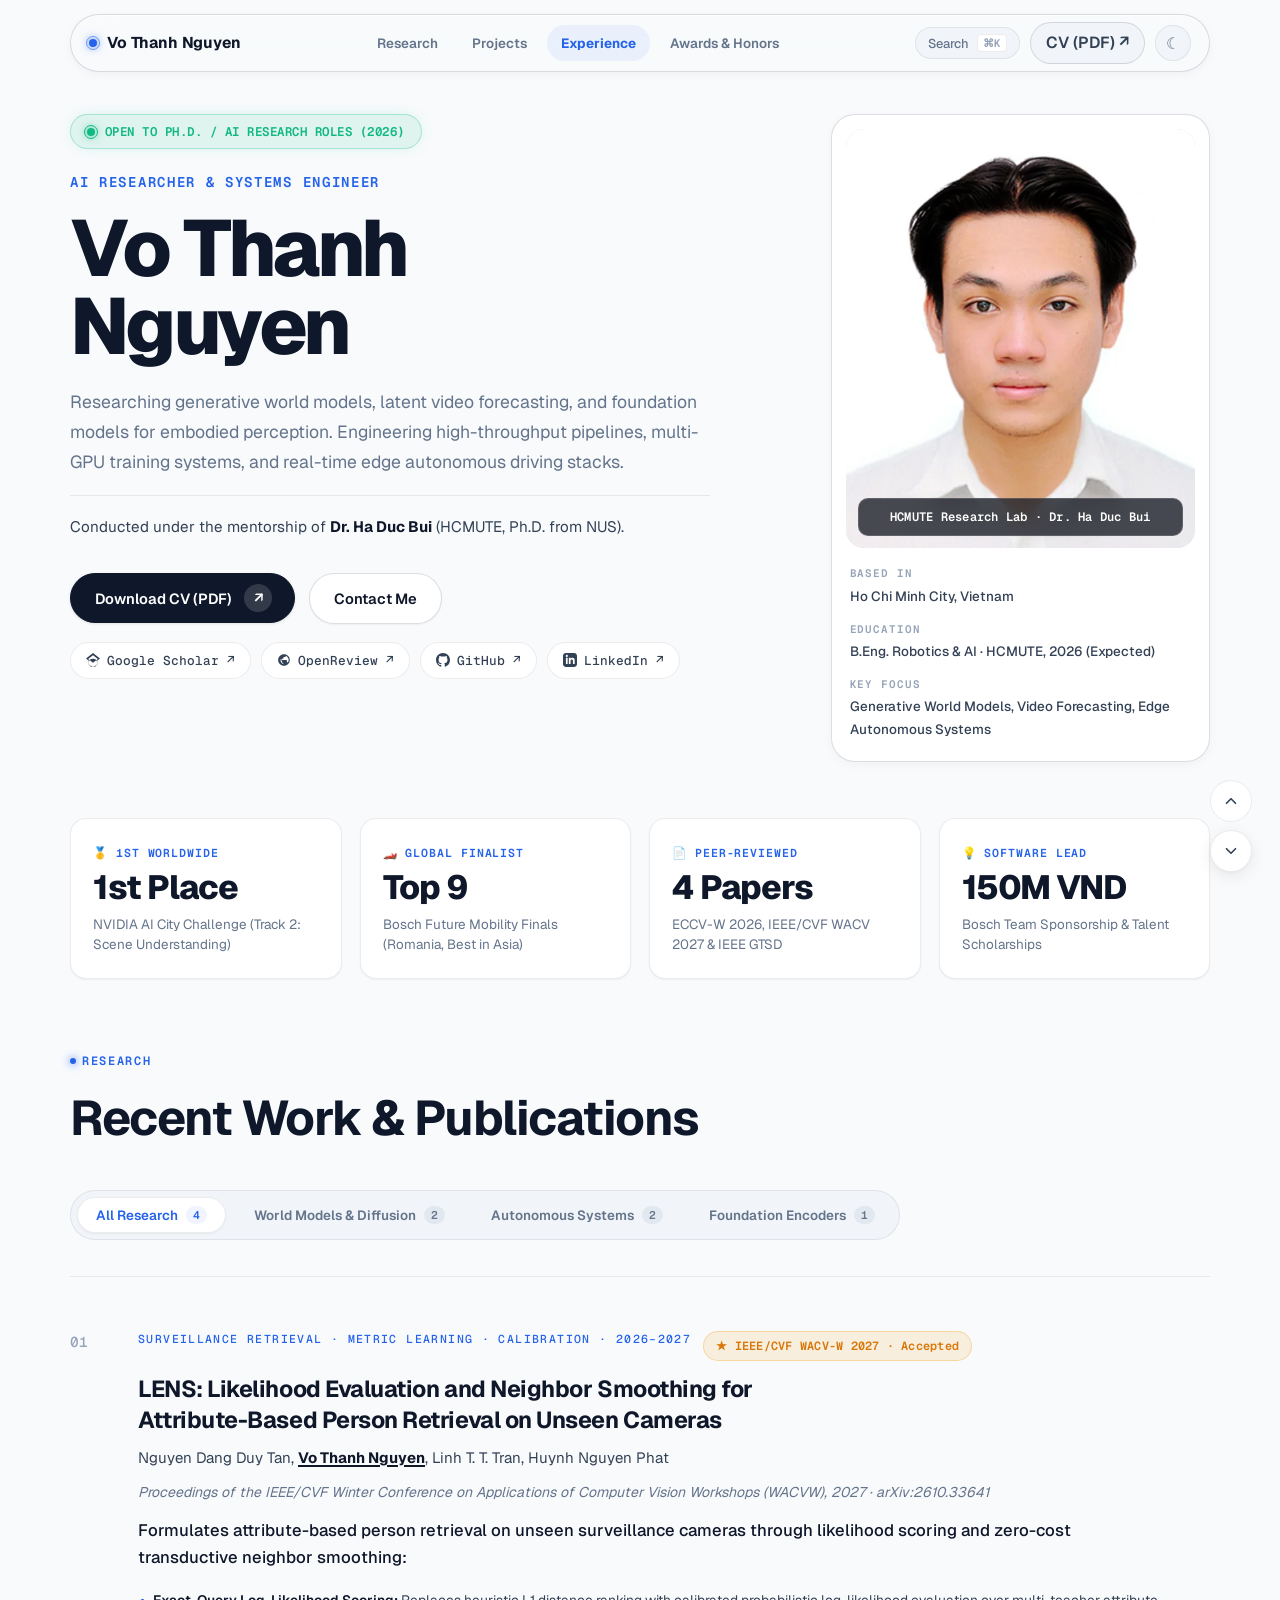
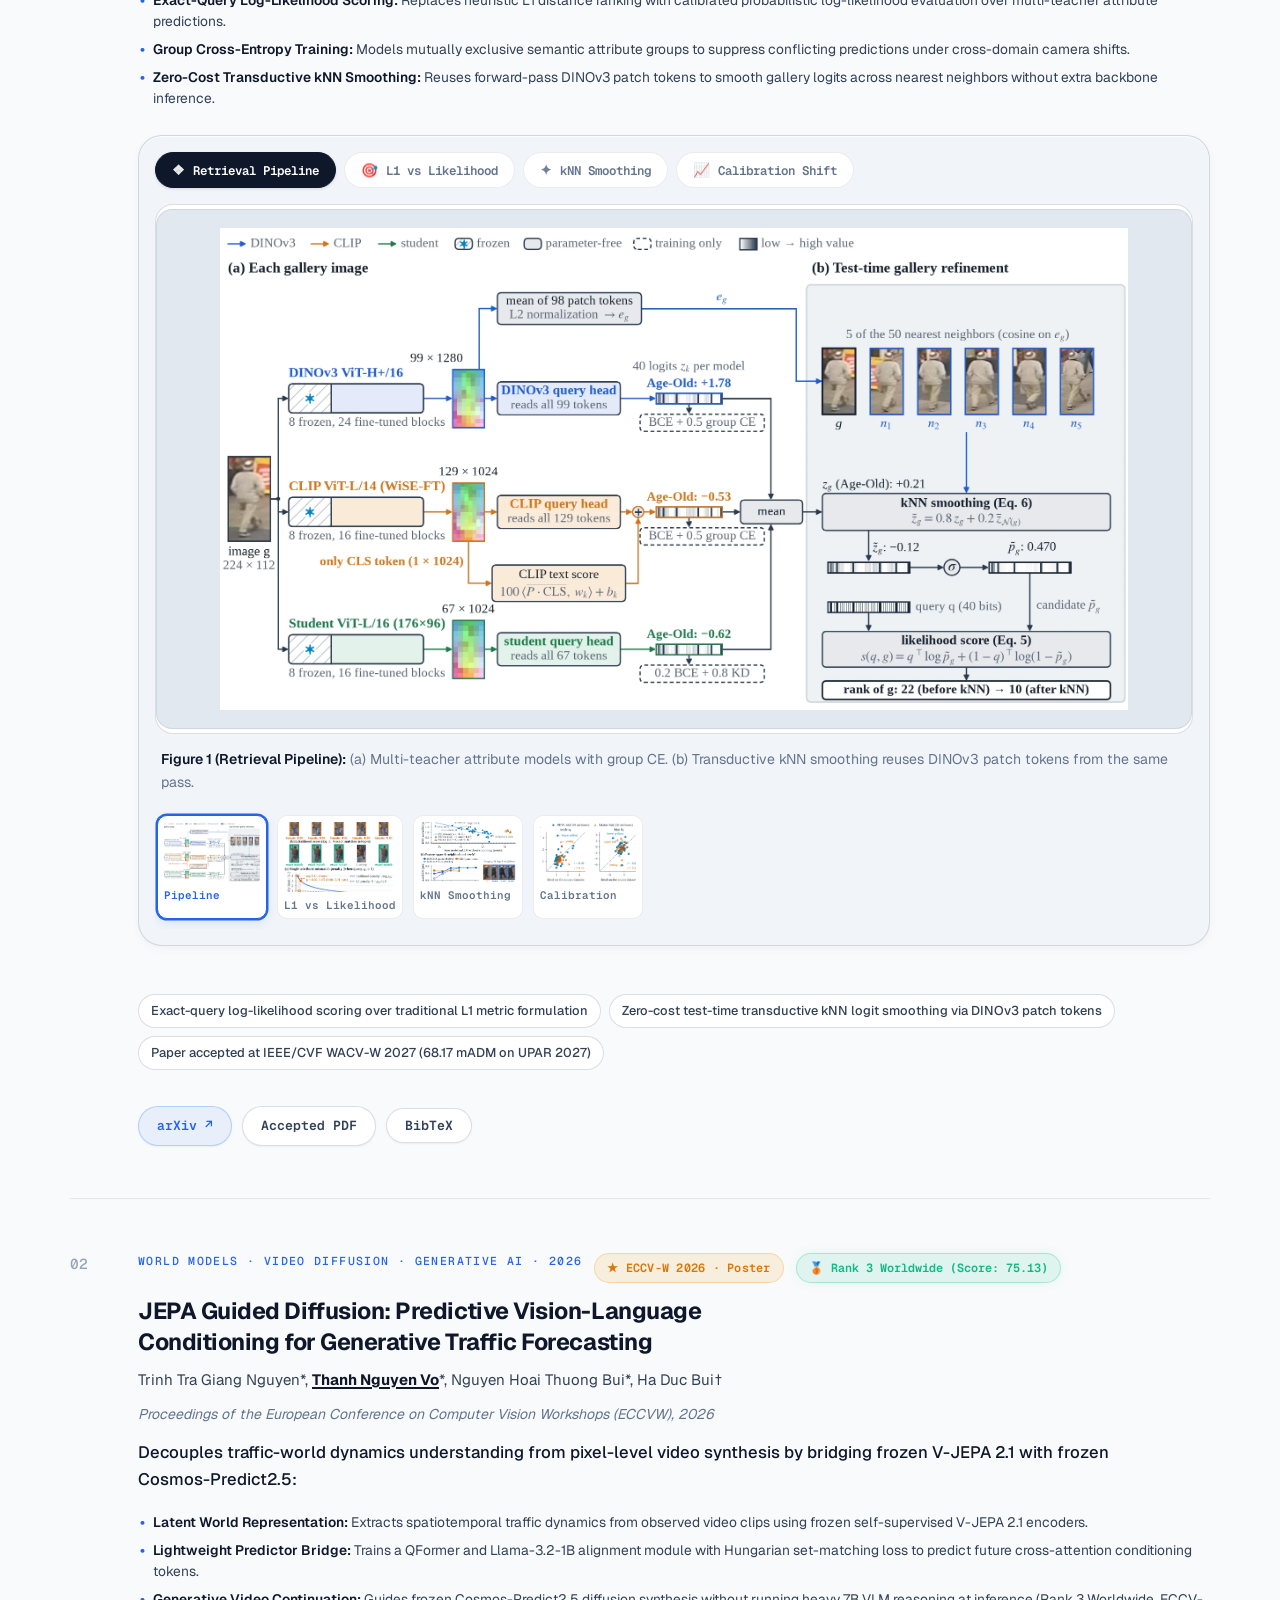
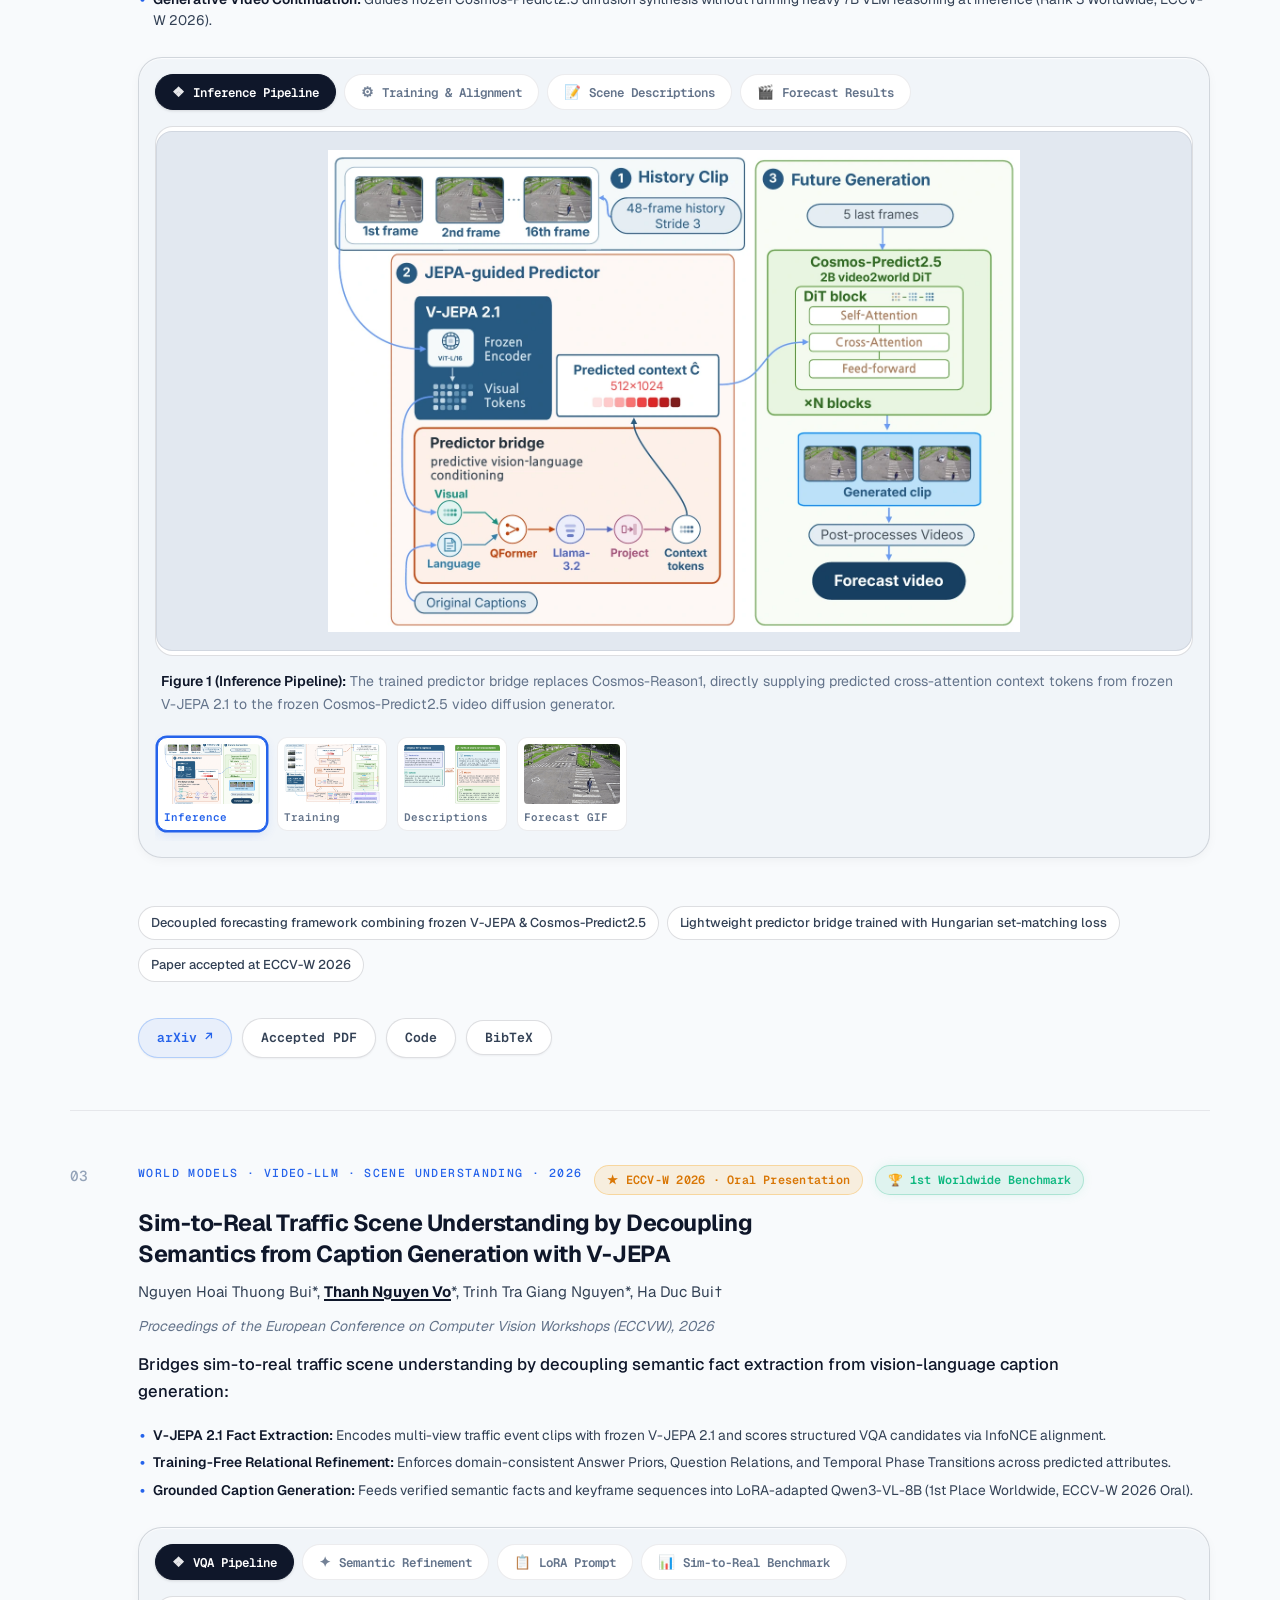
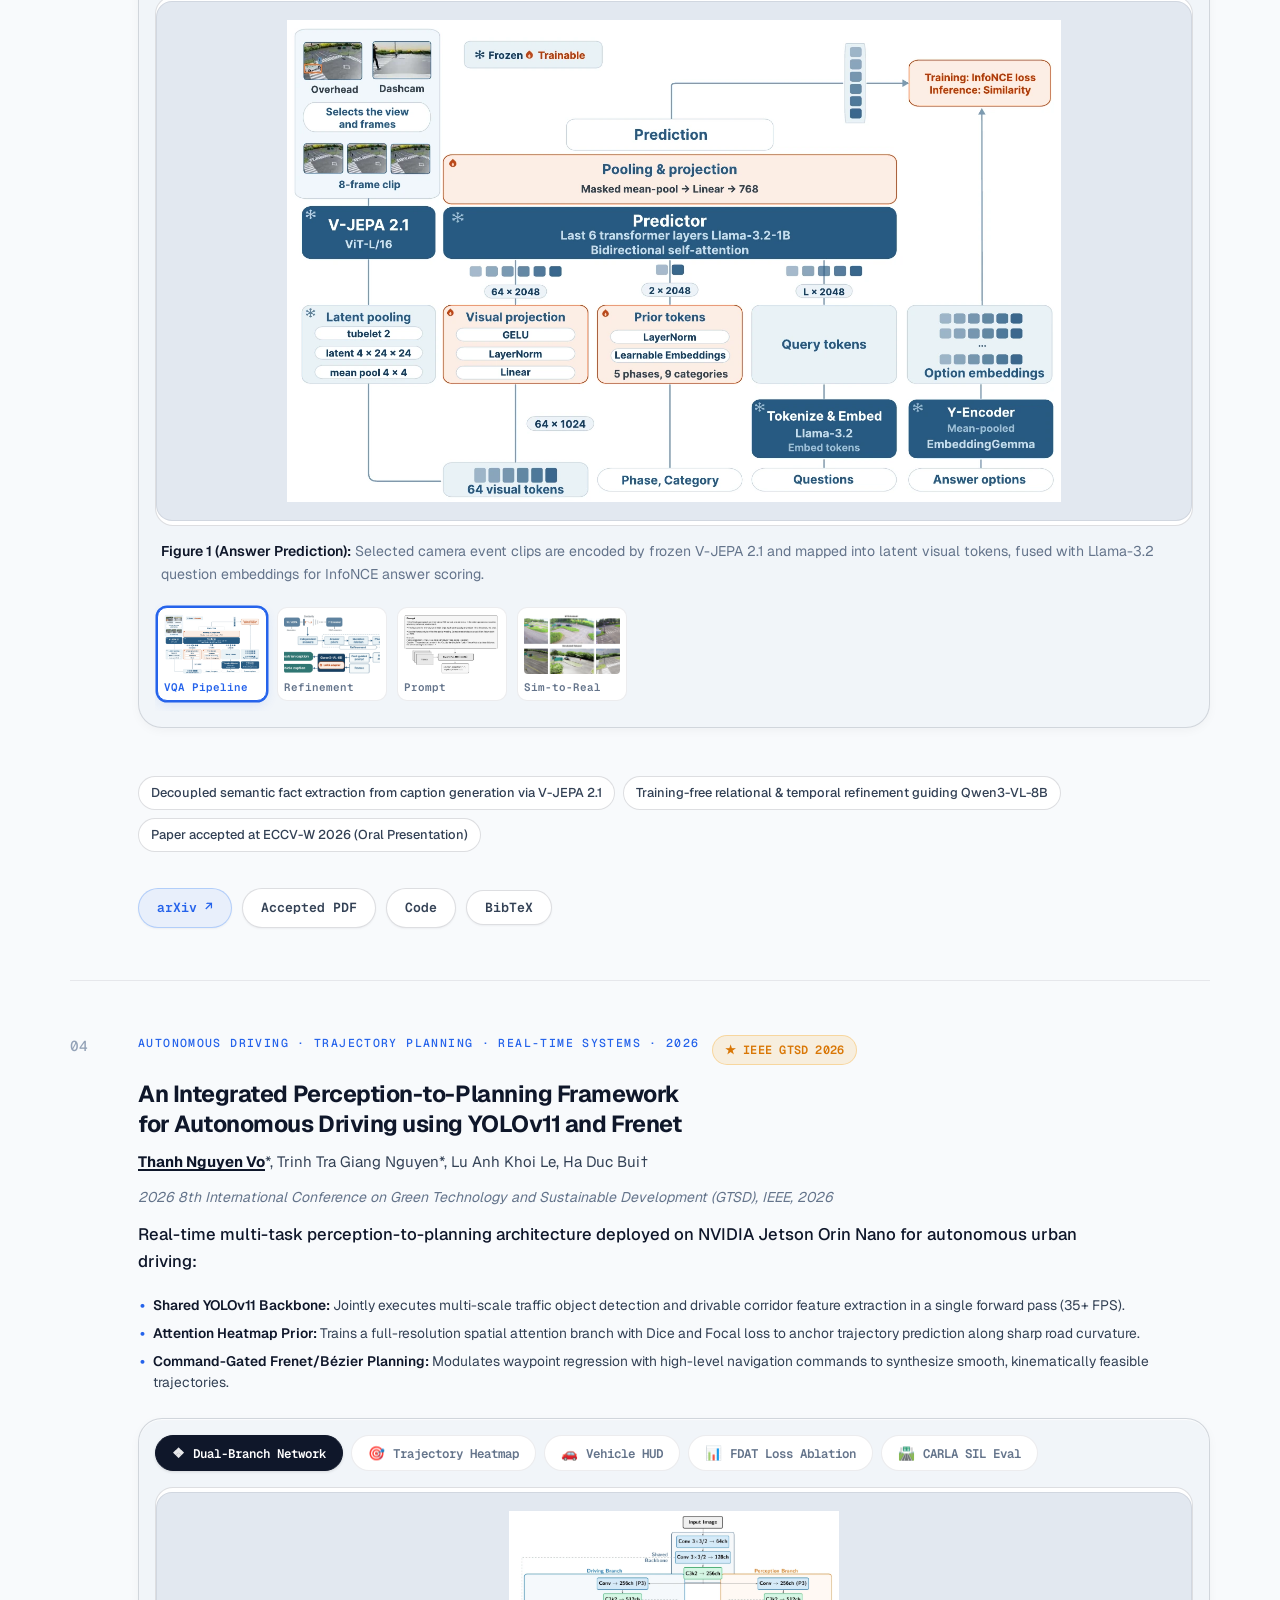
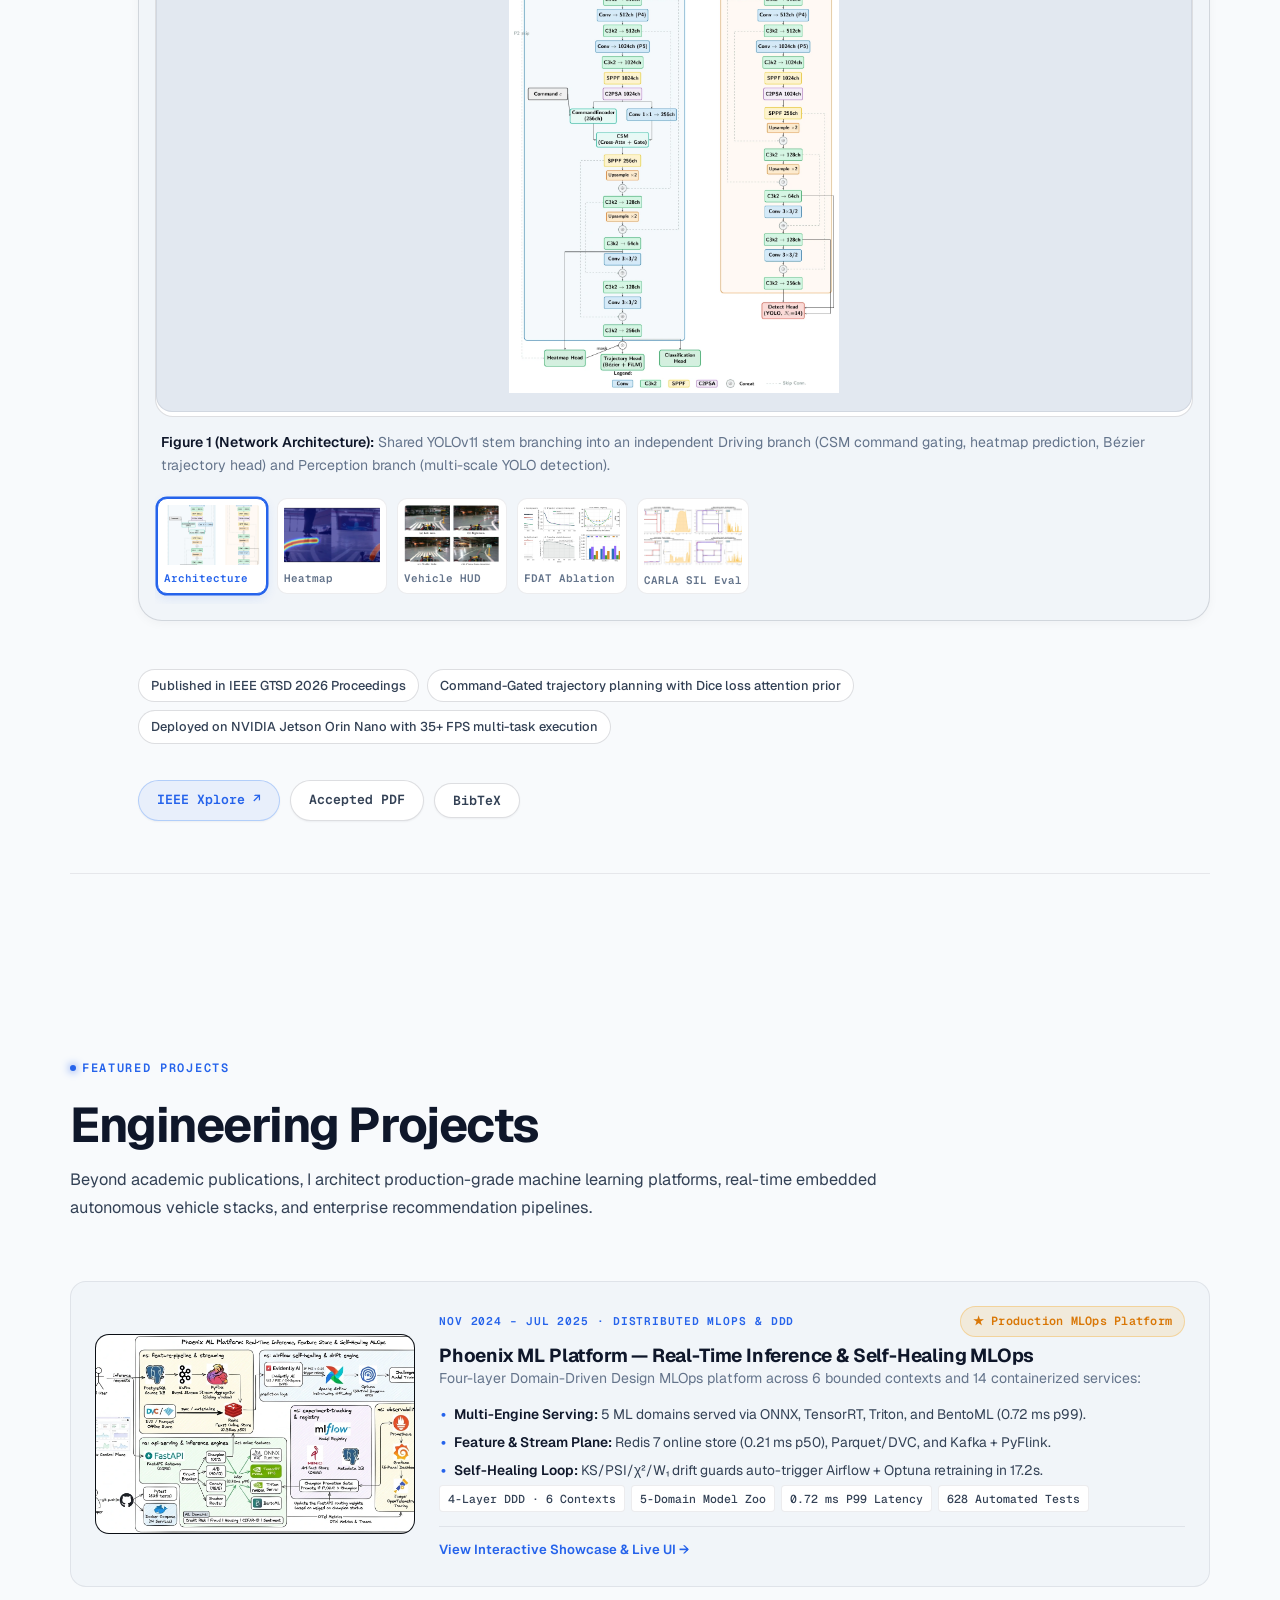
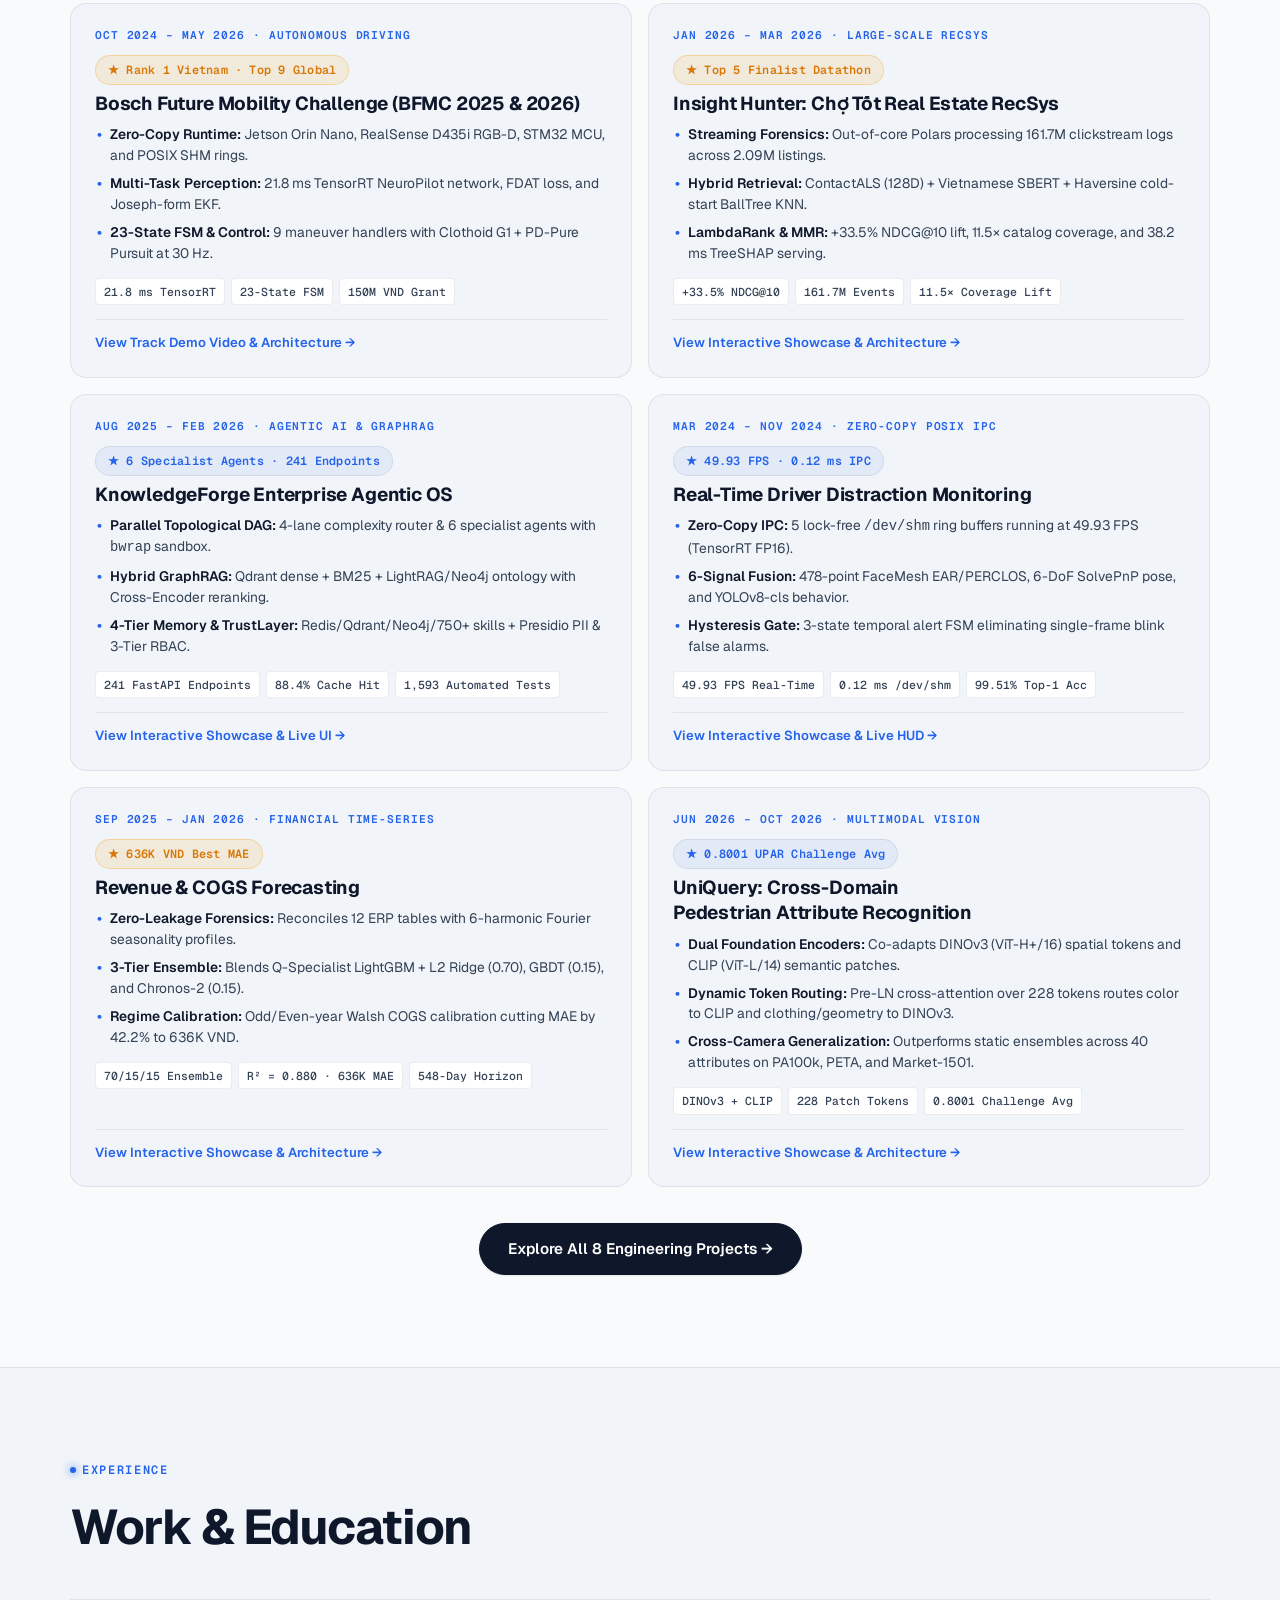
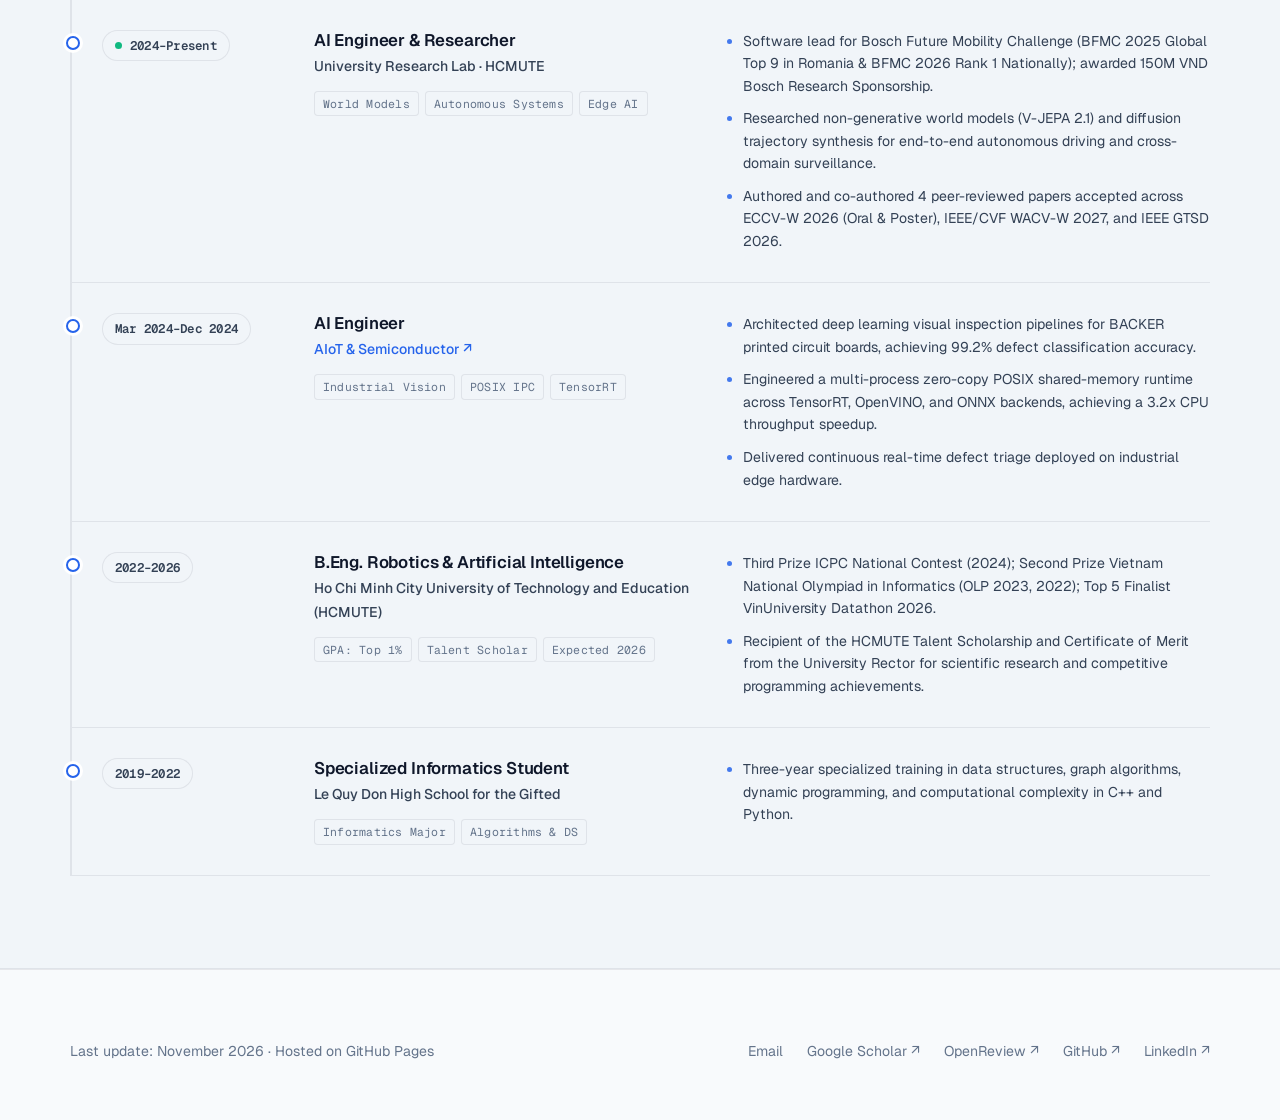
==== index.html @ aa5afcaa "Update PCB accuracy to 99.2%, remove redundant venue from Achievements, and use ECCV-W / WACV-W in P" ====
<!doctype html>
<html lang="en" data-theme="light">
<head>
  <meta charset="utf-8">
  <meta name="viewport" content="width=device-width, initial-scale=1">
  <meta name="description" content="Vo Thanh Nguyen — AI Engineer and Researcher working on world models, autonomous driving, cognitive AI, and multi-agent systems.">
  <title>Vo Thanh Nguyen | AI Engineer and Researcher</title>
  <link rel="preconnect" href="https://fonts.googleapis.com">
  <link rel="preconnect" href="https://fonts.gstatic.com" crossorigin>
  <link href="https://fonts.googleapis.com/css2?family=Geist:wght@300;400;500;600;700;800;900&family=Geist+Mono:wght@400;500;600;700&family=Plus+Jakarta+Sans:wght@500;600;700;800&display=swap" rel="stylesheet">
  <link rel="stylesheet" href="style.css?v=106">
</head>
<body>
  <div id="scroll-progress"></div>

  <header class="site-header">
    <nav class="nav container" aria-label="Main navigation">
      <a class="name" href="#top">
        <span class="name-avatar-dot"></span>
        <span class="name-full">Vo Thanh Nguyen</span>
        <span class="name-short">Thanh Nguyen</span>
      </a>
      <div class="nav-links">
        <a class="nav-link-item" href="#research">Research</a>
        <a class="nav-link-item" href="projects.html">Projects</a>
        <a class="nav-link-item" href="#experience">Experience</a>
        <a class="nav-link-item" href="awards.html">Awards &amp; Honors</a>
      </div>
      <div class="nav-controls">
        <button class="nav-cmd-btn" type="button" aria-label="Open Command Palette (Cmd+K)">
          <span>Search</span>
          <kbd class="nav-cmd-kbd">⌘K</kbd>
        </button>
        <a class="nav-cv-btn" href="VoThanhNguyen_CV.pdf?v=20261107m" target="_blank" rel="noopener">CV (PDF) ↗</a>
        <button class="theme-toggle" type="button" aria-label="Toggle color theme" aria-pressed="false">
          <span class="icon-sun" aria-hidden="true">&#9728;</span>
          <span class="icon-moon" aria-hidden="true">&#9790;</span>
        </button>
        <button class="nav-menu-btn" type="button" aria-label="Toggle navigation menu" aria-expanded="false">
          <span class="menu-icon">☰</span>
        </button>
      </div>
    </nav>

    <!-- Mobile Navigation Drawer -->
    <div class="mobile-nav-drawer" id="mobile-nav-drawer" role="dialog" aria-label="Mobile Navigation Menu">
      <a href="#research" class="drawer-link">🔬 Research &amp; Papers</a>
      <a href="projects.html" class="drawer-link">⚙️ Engineering Projects</a>
      <a href="#experience" class="drawer-link">💼 Experience &amp; Background</a>
      <a href="awards.html" class="drawer-link">🏆 Awards &amp; Honors</a>
      <div class="drawer-divider"></div>
      <a href="VoThanhNguyen_CV.pdf?v=20261107m" target="_blank" rel="noopener" class="drawer-link drawer-cv-link">📄 Full CV (PDF) ↗</a>
      <div class="drawer-secondary-links">
        <a href="https://scholar.google.com/citations?user=WgjDCU4AAAAJ&hl=vi&authuser=1" target="_blank" rel="noopener">Scholar</a>
        <a href="https://openreview.net/profile?id=%7EThanh_Nguyen_Vo1" target="_blank" rel="noopener">OpenReview</a>
        <a href="https://github.com/vtnguyen04" target="_blank" rel="noopener">GitHub</a>
        <a href="mailto:nguyenvothanh04@gmail.com">Email</a>
      </div>
    </div>
  </header>

  <main id="top">
    <section class="hero container">
      <div class="hero-copy">
        <div class="hero-status-pill">
          <span class="status-dot"></span>
          <span>OPEN TO PH.D. / AI RESEARCH ROLES (2026)</span>
        </div>
        <p class="hero-subtitle">AI Researcher &amp; Systems Engineer</p>
        <h1>Vo Thanh<br>Nguyen</h1>
        <p class="intro">Researching generative world models, latent video forecasting, and foundation models for embodied perception. Engineering high-throughput pipelines, multi-GPU training systems, and real-time edge autonomous driving stacks.</p>
        <p class="intro intro-mentor">Conducted under the mentorship of <strong>Dr. Ha Duc Bui</strong> (HCMUTE, Ph.D. from NUS).</p>

        <div class="hero-actions-group">
          <div class="hero-primary-btns">
            <a class="btn-island-primary" href="VoThanhNguyen_CV.pdf?v=20261107m" target="_blank" rel="noopener">
              <span>Download CV (PDF)</span>
              <span class="btn-icon-bubble">↗</span>
            </a>
            <a class="btn-island-secondary" href="mailto:nguyenvothanh04@gmail.com">
              <span>Contact Me</span>
            </a>
          </div>

          <div class="hero-chips">
            <a class="hero-chip" href="https://scholar.google.com/citations?user=WgjDCU4AAAAJ&hl=vi&authuser=1" target="_blank" rel="noopener">
              <svg width="14" height="14" viewBox="0 0 24 24"><path fill="currentColor" d="M12 24a7 7 0 1 1 0-14 7 7 0 0 1 0 14zm0-24L0 9.5l4.8 3.8v6.8L12 24l7.2-3.9v-6.8l4.8-3.8L12 0zm0 3.7 8.3 6.6-8.3 6.6-8.3-6.6L12 3.7z"/></svg>
              Google Scholar ↗
            </a>
            <a class="hero-chip" href="https://openreview.net/profile?id=%7EThanh_Nguyen_Vo1" target="_blank" rel="noopener">
              <svg width="14" height="14" viewBox="0 0 24 24"><path fill="currentColor" d="M12 2C6.48 2 2 6.48 2 12s4.48 10 10 10 10-4.48 10-10S17.52 2 12 2zm1 17.93c-3.95-.49-7-3.85-7-7.93 0-.62.08-1.21.21-1.79L9 15v1c0 1.1.9 2 2 2v1.93zm6.9-2.54c-.26-.81-1-1.39-1.9-1.39h-1v-3c0-.55-.45-1-1-1H8v-2h2c.55 0 1-.45 1-1V7h2c1.1 0 2-.9 2-2v-.41c2.93 1.19 5 4.06 5 7.41 0 2.08-.8 3.97-2.1 5.39z"/></svg>
              OpenReview ↗
            </a>
            <a class="hero-chip" href="https://github.com/vtnguyen04" target="_blank" rel="noopener">
              <svg width="14" height="14" viewBox="0 0 24 24"><path fill="currentColor" d="M12 0C5.37 0 0 5.37 0 12c0 5.31 3.435 9.795 8.205 11.385.6.105.825-.255.825-.57 0-.285-.015-1.23-.015-2.235-3.015.555-3.795-.735-4.035-1.41-.135-.345-.72-1.41-1.23-1.695-.42-.225-1.02-.78-.015-.795.945-.015 1.62.87 1.845 1.23 1.08 1.815 2.805 1.305 3.495.99.105-.78.42-1.305.765-1.605-2.67-.3-5.46-1.335-5.46-5.925 0-1.305.465-2.385 1.23-3.225-.12-.3-.54-1.53.12-3.18 0 0 1.005-.315 3.3 1.23.96-.27 1.98-.405 3-.405s2.04.135 3 .405c2.295-1.56 3.3-1.23 3.3-1.23.66 1.65.24 2.88.12 3.18.765.84 1.23 1.905 1.23 3.225 0 4.605-2.805 5.625-5.475 5.925.435.375.81 1.095.81 2.22 0 1.605-.015 2.895-.015 3.3 0 .315.225.69.825.57A12.02 12.02 0 0 0 24 12c0-6.63-5.37-12-12-12z"/></svg>
              GitHub ↗
            </a>
            <a class="hero-chip" href="https://www.linkedin.com/in/nguy%E1%BB%85n-v%C3%B5-th%C3%A0nh-044517246/" target="_blank" rel="noopener">
              <svg width="14" height="14" viewBox="0 0 24 24"><path fill="currentColor" d="M19 0h-14c-2.761 0-5 2.239-5 5v14c0 2.761 2.239 5 5 5h14c2.762 0 5-2.239 5-5v-14c0-2.761-2.238-5-5-5zm-11 19h-3v-11h3v11zm-1.5-12.268c-.966 0-1.75-.79-1.75-1.764s.784-1.764 1.75-1.764 1.75.79 1.75 1.764-.783 1.764-1.75 1.764zm13.5 12.268h-3v-5.604c0-3.368-4-3.113-4 0v5.604h-3v-11h3v1.765c1.396-2.586 7-2.777 7 2.476v6.759z"/></svg>
              LinkedIn ↗
            </a>
          </div>
        </div>
      </div>

      <aside class="hero-aside">
        <div class="profile-card">
          <figure>
            <img class="profile-photo" src="assets/profile-waterfront.webp" alt="Vo Thanh Nguyen" loading="eager">
            <div class="profile-badge-overlay">HCMUTE Research Lab · Dr. Ha Duc Bui</div>
          </figure>
          <ul class="profile-meta-list">
            <li class="profile-meta-item">
              <span class="profile-meta-label">Based in</span>
              <span class="profile-meta-val">Ho Chi Minh City, Vietnam</span>
            </li>
            <li class="profile-meta-item">
              <span class="profile-meta-label">Education</span>
              <span class="profile-meta-val">B.Eng. Robotics &amp; AI · HCMUTE, 2026 (Expected)</span>
            </li>
            <li class="profile-meta-item">
              <span class="profile-meta-label">Key Focus</span>
              <span class="profile-meta-val">Generative World Models, Video Forecasting, Edge Autonomous Systems</span>
            </li>
          </ul>
        </div>
      </aside>
    </section>

    <!-- 4 High-Impact Credentials Banner with Mouse Spotlight -->
    <section class="hero-metrics-section container">
      <div class="hero-metrics-grid">
        <a class="spotlight-card" href="awards.html">
          <div class="spotlight-inner">
            <span class="metric-tag">🥇 1st Worldwide</span>
            <span class="metric-val">1st Place</span>
            <span class="metric-desc">NVIDIA AI City Challenge (Track 2: Scene Understanding)</span>
          </div>
        </a>
        <a class="spotlight-card" href="awards.html">
          <div class="spotlight-inner">
            <span class="metric-tag">🏎️ Global Finalist</span>
            <span class="metric-val">Top 9</span>
            <span class="metric-desc">Bosch Future Mobility Finals (Romania, Best in Asia)</span>
          </div>
        </a>
        <a class="spotlight-card" href="#research">
          <div class="spotlight-inner">
            <span class="metric-tag">📄 Peer-Reviewed</span>
            <span class="metric-val">4 Papers</span>
            <span class="metric-desc">ECCV-W 2026, IEEE/CVF WACV 2027 &amp; IEEE GTSD</span>
          </div>
        </a>
        <a class="spotlight-card" href="awards.html">
          <div class="spotlight-inner">
            <span class="metric-tag">💡 Software Lead</span>
            <span class="metric-val">150M VND</span>
            <span class="metric-desc">Bosch Team Sponsorship &amp; Talent Scholarships</span>
          </div>
        </a>
      </div>
    </section>

    <!-- Unified Research & Publications Section -->
    <section class="section container" id="research">
      <div class="section-title">
        <p class="label">Research</p>
        <h2>Recent Work &amp; Publications</h2>
      </div>

      <!-- 2026 Interactive Category Filter -->
      <div class="research-filter-bar">
        <button class="filter-btn is-active" type="button" data-filter="all">
          <span>All Research</span>
          <span class="filter-count">4</span>
        </button>
        <button class="filter-btn" type="button" data-filter="world-models">
          <span>World Models &amp; Diffusion</span>
          <span class="filter-count">2</span>
        </button>
        <button class="filter-btn" type="button" data-filter="autonomous-driving">
          <span>Autonomous Systems</span>
          <span class="filter-count">2</span>
        </button>
        <button class="filter-btn" type="button" data-filter="foundation-encoders">
          <span>Foundation Encoders</span>
          <span class="filter-count">1</span>
        </button>
      </div>

      <div class="projects">
        <article class="project" id="project-lens" data-category="foundation-encoders">
          <div class="project-number">01</div>
          <div class="project-content project-showcase">
            <div class="showcase-header">
              <div class="showcase-badges">
                <span class="project-meta">Surveillance Retrieval · Metric Learning · Calibration · 2026–2027</span>
                <span class="pill-badge pill-badge-gold">★ IEEE/CVF WACV-W 2027 · Accepted</span>
              </div>
              <h3>LENS: Likelihood Evaluation and Neighbor Smoothing for Attribute-Based Person Retrieval on Unseen Cameras</h3>
              <p class="project-authors">
                Nguyen Dang Duy Tan, <strong class="author-self">Vo Thanh Nguyen</strong>, Linh T. T. Tran, Huynh Nguyen Phat
              </p>
              <p class="project-venue">Proceedings of the IEEE/CVF Winter Conference on Applications of Computer Vision Workshops (WACVW), 2027 · arXiv:2610.33641</p>
              <p class="showcase-desc">Formulates attribute-based person retrieval on unseen surveillance cameras through likelihood scoring and zero-cost transductive neighbor smoothing:</p>
              <ul class="eng-card-list">
                <li><strong>Exact-Query Log-Likelihood Scoring:</strong> Replaces heuristic L1 distance ranking with calibrated probabilistic log-likelihood evaluation over multi-teacher attribute predictions.</li>
                <li><strong>Group Cross-Entropy Training:</strong> Models mutually exclusive semantic attribute groups to suppress conflicting predictions under cross-domain camera shifts.</li>
                <li><strong>Zero-Cost Transductive kNN Smoothing:</strong> Reuses forward-pass DINOv3 patch tokens to smooth gallery logits across nearest neighbors without extra backbone inference.</li>
              </ul>
            </div>

            <div class="showcase-media-hub" data-showcase="lens">
              <div class="showcase-tabs" role="tablist">
                <button class="showcase-tab is-active" type="button">
                  <span class="tab-icon">❖</span> Retrieval Pipeline
                </button>
                <button class="showcase-tab" type="button">
                  <span class="tab-icon">🎯</span> L1 vs Likelihood
                </button>
                <button class="showcase-tab" type="button">
                  <span class="tab-icon">✦</span> kNN Smoothing
                </button>
                <button class="showcase-tab" type="button">
                  <span class="tab-icon">📈</span> Calibration Shift
                </button>
              </div>

              <figure class="project-figure showcase-main-figure">
                <div class="showcase-image-wrapper">
                  <img class="showcase-main-img zoomable-media"
                       src="assets/lens-architecture.webp"
                       data-full-src="assets/lens-architecture.webp"
                       alt="LENS retrieval pipeline showing likelihood evaluation, group cross-entropy, and test-time gallery neighbor smoothing"
                       loading="lazy">
                  <span class="showcase-zoom-hint"><span class="zoom-icon">🔍</span> Click to expand (HD)</span>
                </div>
                <figcaption class="showcase-caption">
                  <strong>Figure 1 (Retrieval Pipeline):</strong> (a) Multi-teacher attribute models with group CE. (b) Transductive kNN smoothing reuses DINOv3 patch tokens from the same pass.
                </figcaption>
              </figure>

              <div class="showcase-thumbs">
                <button class="showcase-thumb is-active" type="button"
                        data-src="assets/lens-architecture.webp"
                        data-alt="LENS retrieval pipeline showing likelihood evaluation, group cross-entropy, and test-time gallery neighbor smoothing"
                        data-caption="&lt;strong&gt;Figure 1 (Retrieval Pipeline):&lt;/strong&gt; (a) Multi-teacher attribute models with group CE. (b) Transductive kNN smoothing reuses DINOv3 patch tokens from the same pass."
                        title="Retrieval Pipeline">
                  <img src="assets/lens-architecture.webp" alt="Pipeline thumbnail">
                  <span class="thumb-label">Pipeline</span>
                </button>
                <button class="showcase-thumb" type="button"
                        data-src="assets/lens-ranking.webp"
                        data-alt="Qualitative retrieval ranking comparison: L1 distance vs Exact-Query Log-Likelihood on surveillance query"
                        data-caption="&lt;strong&gt;Figure 2 (L1 vs Likelihood):&lt;/strong&gt; Top-5 crops for 'adult female'. L1 ranks mispredicted male crops at the top; exact-query log-likelihood puts four exact matches in the top five."
                        title="L1 vs Likelihood">
                  <img src="assets/lens-ranking.webp" alt="Ranking comparison thumbnail">
                  <span class="thumb-label">L1 vs Likelihood</span>
                </button>
                <button class="showcase-thumb" type="button"
                        data-src="assets/lens-knn.webp"
                        data-alt="Transductive kNN smoothing gain correlation across evaluated model configurations"
                        data-caption="&lt;strong&gt;Figure 3 (kNN Smoothing):&lt;/strong&gt; Correlation between gallery redundancy and mADM gain. Neighbor smoothing consistently lifts retrieval accuracy across camera viewpoints."
                        title="kNN Smoothing">
                  <img src="assets/lens-knn.webp" alt="kNN thumbnail">
                  <span class="thumb-label">kNN Smoothing</span>
                </button>
                <button class="showcase-thumb" type="button"
                        data-src="assets/lens-calibration.webp"
                        data-alt="Cross-domain calibration curves and logit bias shift across camera distributions"
                        data-caption="&lt;strong&gt;Figure 4 (Calibration Shift):&lt;/strong&gt; Shows source-fitted Platt scaling degrades mADM on unseen cameras because attribute biases shift independently."
                        title="Calibration Shift">
                  <img src="assets/lens-calibration.webp" alt="Calibration thumbnail">
                  <span class="thumb-label">Calibration</span>
                </button>
              </div>
            </div>

            <div class="showcase-footer">
              <ul>
                <li>Exact-query log-likelihood scoring over traditional L1 metric formulation</li>
                <li>Zero-cost test-time transductive kNN logit smoothing via DINOv3 patch tokens</li>
                <li>Paper accepted at IEEE/CVF WACV-W 2027 (68.17 mADM on UPAR 2027)</li>
              </ul>
              <div class="project-links">
                <a class="pub-btn pub-btn-accent" href="https://arxiv.org/abs/2610.33641" target="_blank" rel="noopener">arXiv ↗</a>
                <a class="pub-btn" href="papers/LENS%20-%20Likelihood%20Evaluation%20and%20Neighbor%20Smoothing%20for%20Attribute-Based%20Person%20Retrieval%20on%20Unseen%20Cameras.pdf" target="_blank" rel="noopener">Accepted PDF</a>
                <button class="pub-btn pub-bibtex-toggle" type="button" data-target="bib-lens" aria-expanded="false">BibTeX</button>
              </div>
              <div class="pub-bibtex-box" id="bib-lens" hidden>
                <div class="pub-bibtex-header">
                  <div class="pub-bibtex-window-controls">
                    <span class="window-dot dot-red"></span>
                    <span class="window-dot dot-yellow"></span>
                    <span class="window-dot dot-green"></span>
                    <span class="pub-bibtex-header-title">lens-wacv2027.bib</span>
                  </div>
                  <button class="pub-bibtex-copy-btn" type="button" data-code="bib-lens-code">Copy BibTeX</button>
                </div>
                <pre id="bib-lens-code"><code>@inproceedings{tan2027lens,
  title={LENS: Likelihood Evaluation and Neighbor Smoothing for Attribute-Based Person Retrieval on Unseen Cameras},
  author={Tan, Nguyen Dang Duy and Nguyen, Vo Thanh and Tran, Linh T. T. and Phat, Huynh Nguyen},
  booktitle={Proceedings of the IEEE/CVF Winter Conference on Applications of Computer Vision Workshops (WACVW)},
  year={2027},
  url={https://arxiv.org/abs/2610.33641}
}</code></pre>
              </div>
            </div>
          </div>
        </article>

        <article class="project" id="project-traffic-forecast" data-category="world-models">
          <div class="project-number">02</div>
          <div class="project-content project-showcase">
            <div class="showcase-header">
              <div class="showcase-badges">
                <span class="project-meta">World Models · Video Diffusion · Generative AI · 2026</span>
                <span class="pill-badge pill-badge-gold">★ ECCV-W 2026 · Poster</span>
                <span class="pub-award-pill">🥉 Rank 3 Worldwide (Score: 75.13)</span>
              </div>
              <h3>JEPA Guided Diffusion: Predictive Vision-Language Conditioning for Generative Traffic Forecasting</h3>
              <p class="project-authors">
                Trinh Tra Giang Nguyen*, <strong class="author-self">Thanh Nguyen Vo</strong>*, Nguyen Hoai Thuong Bui*, Ha Duc Bui&dagger;
              </p>
              <p class="project-venue">Proceedings of the European Conference on Computer Vision Workshops (ECCVW), 2026</p>
              <p class="showcase-desc">Decouples traffic-world dynamics understanding from pixel-level video synthesis by bridging frozen V-JEPA 2.1 with frozen Cosmos-Predict2.5:</p>
              <ul class="eng-card-list">
                <li><strong>Latent World Representation:</strong> Extracts spatiotemporal traffic dynamics from observed video clips using frozen self-supervised V-JEPA 2.1 encoders.</li>
                <li><strong>Lightweight Predictor Bridge:</strong> Trains a QFormer and Llama-3.2-1B alignment module with Hungarian set-matching loss to predict future cross-attention conditioning tokens.</li>
                <li><strong>Generative Video Continuation:</strong> Guides frozen Cosmos-Predict2.5 diffusion synthesis without running heavy 7B VLM reasoning at inference (Rank 3 Worldwide, ECCV-W 2026).</li>
              </ul>
            </div>

            <div class="showcase-media-hub" data-showcase="traffic-forecast">
              <div class="showcase-tabs" role="tablist">
                <button class="showcase-tab is-active" type="button">
                  <span class="tab-icon">❖</span> Inference Pipeline
                </button>
                <button class="showcase-tab" type="button">
                  <span class="tab-icon">⚙</span> Training &amp; Alignment
                </button>
                <button class="showcase-tab" type="button">
                  <span class="tab-icon">📝</span> Scene Descriptions
                </button>
                <button class="showcase-tab" type="button">
                  <span class="tab-icon">🎬</span> Forecast Results
                </button>
              </div>

              <figure class="project-figure showcase-main-figure">
                <div class="showcase-image-wrapper">
                  <img class="showcase-main-img zoomable-media"
                       src="assets/traffic-forecast-pipeline.webp"
                       data-full-src="assets/traffic-forecast-pipeline.webp"
                       alt="Inference overview of the JEPA-guided diffusion model for generative traffic forecasting"
                       loading="lazy">
                  <span class="showcase-zoom-hint"><span class="zoom-icon">🔍</span> Click to expand (HD)</span>
                </div>
                <figcaption class="showcase-caption">
                  <strong>Figure 1 (Inference Pipeline):</strong> The trained predictor bridge replaces Cosmos-Reason1, directly supplying predicted cross-attention context tokens from frozen V-JEPA 2.1 to the frozen Cosmos-Predict2.5 video diffusion generator.
                </figcaption>
              </figure>

              <div class="showcase-thumbs">
                <button class="showcase-thumb is-active" type="button"
                        data-src="assets/traffic-forecast-pipeline.webp"
                        data-alt="Inference overview of the JEPA-guided diffusion model for generative traffic forecasting"
                        data-caption="&lt;strong&gt;Figure 1 (Inference Pipeline):&lt;/strong&gt; The trained predictor bridge replaces Cosmos-Reason1, directly supplying predicted cross-attention context tokens from frozen V-JEPA 2.1 to the frozen Cosmos-Predict2.5 video diffusion generator."
                        title="Inference Pipeline">
                  <img src="assets/traffic-forecast-pipeline.webp" alt="Inference pipeline thumbnail">
                  <span class="thumb-label">Inference</span>
                </button>
                <button class="showcase-thumb" type="button"
                        data-src="assets/traffic-forecast-training.webp"
                        data-alt="Training pipeline for learning the JEPA-guided conditioning context"
                        data-caption="&lt;strong&gt;Figure 2 (Training &amp; Alignment):&lt;/strong&gt; Predictor bridge training objective using QFormer, Llama-3.2-1B, and Hungarian set-matching loss against Cosmos-Reason1 7B target context."
                        title="Training &amp; Alignment">
                  <img src="assets/traffic-forecast-training.webp" alt="Training pipeline thumbnail">
                  <span class="thumb-label">Training</span>
                </button>
                <button class="showcase-thumb" type="button"
                        data-src="assets/traffic-forecast-descriptions.webp"
                        data-alt="Structured future traffic descriptions decomposed into Inventory, Motion, and Outcome"
                        data-caption="&lt;strong&gt;Figure 3 (Scene Descriptions):&lt;/strong&gt; Structured description refinement decomposing traffic scenes into complementary Inventory, Motion, and Outcome representations."
                        title="Scene Descriptions">
                  <img src="assets/traffic-forecast-descriptions.webp" alt="Descriptions thumbnail">
                  <span class="thumb-label">Descriptions</span>
                </button>
                <button class="showcase-thumb" type="button"
                        data-src="assets/forecast-overhead-prediction.gif"
                        data-alt="Generated future traffic forecast continuation under multi-agent conditions"
                        data-caption="&lt;strong&gt;Figure 4 (Forecasting Demonstration):&lt;/strong&gt; Generated future continuation frames under dynamic multi-agent traffic conditions."
                        title="Forecast Results">
                  <img src="assets/forecast-overhead-prediction.gif" alt="Forecast GIF thumbnail">
                  <span class="thumb-label">Forecast GIF</span>
                </button>
              </div>
            </div>

            <div class="showcase-footer">
              <ul>
                <li>Decoupled forecasting framework combining frozen V-JEPA &amp; Cosmos-Predict2.5</li>
                <li>Lightweight predictor bridge trained with Hungarian set-matching loss</li>
                <li>Paper accepted at ECCV-W 2026</li>
              </ul>
              <div class="project-links">
                <a class="pub-btn pub-btn-accent" href="https://arxiv.org/abs/2609.21379" target="_blank" rel="noopener">arXiv ↗</a>
                <a class="pub-btn" href="papers/Nguyen%20et%20al.%20-%20JEPA%20Guided%20Diffusion%20Predictive%20Vision-Language%20Conditioning%20for%20Generative%20Traffic%20Forecasting.pdf" target="_blank" rel="noopener">Accepted PDF</a>
                <a class="pub-btn" href="https://github.com/AlterraFa/JEPA-Guided-Diffusion" target="_blank" rel="noopener">Code</a>
                <button class="pub-btn pub-bibtex-toggle" type="button" data-target="bib-traffic-forecast" aria-expanded="false">BibTeX</button>
              </div>
              <div class="pub-bibtex-box" id="bib-traffic-forecast" hidden>
                <div class="pub-bibtex-header">
                  <div class="pub-bibtex-window-controls">
                    <span class="window-dot dot-red"></span>
                    <span class="window-dot dot-yellow"></span>
                    <span class="window-dot dot-green"></span>
                    <span class="pub-bibtex-header-title">jepa-diffusion-eccv2026.bib</span>
                  </div>
                  <button class="pub-bibtex-copy-btn" type="button" data-code="bib-traffic-forecast-code">Copy BibTeX</button>
                </div>
                <pre id="bib-traffic-forecast-code"><code>@inproceedings{nguyen2026jepa,
  title={JEPA Guided Diffusion: Predictive Vision-Language Conditioning for Generative Traffic Forecasting},
  author={Nguyen, Trinh Tra Giang and Vo, Thanh Nguyen and Bui, Nguyen Hoai Thuong and Bui, Ha Duc},
  booktitle={Proceedings of the European Conference on Computer Vision Workshops (ECCVW)},
  year={2026},
  url={https://arxiv.org/abs/2609.21379}
}</code></pre>
              </div>
            </div>
          </div>
        </article>

        <article class="project" id="project-traffic-jepa" data-category="world-models autonomous-driving">
          <div class="project-number">03</div>
          <div class="project-content project-showcase">
            <div class="showcase-header">
              <div class="showcase-badges">
                <span class="project-meta">World Models · Video-LLM · Scene Understanding · 2026</span>
                <span class="pill-badge pill-badge-gold">★ ECCV-W 2026 · Oral Presentation</span>
                <span class="pub-award-pill">🏆 1st Worldwide Benchmark</span>
              </div>
              <h3>Sim-to-Real Traffic Scene Understanding by Decoupling Semantics from Caption Generation with V-JEPA</h3>
              <p class="project-authors">
                Nguyen Hoai Thuong Bui*, <strong class="author-self">Thanh Nguyen Vo</strong>*, Trinh Tra Giang Nguyen*, Ha Duc Bui&dagger;
              </p>
              <p class="project-venue">Proceedings of the European Conference on Computer Vision Workshops (ECCVW), 2026</p>
              <p class="showcase-desc">Bridges sim-to-real traffic scene understanding by decoupling semantic fact extraction from vision-language caption generation:</p>
              <ul class="eng-card-list">
                <li><strong>V-JEPA 2.1 Fact Extraction:</strong> Encodes multi-view traffic event clips with frozen V-JEPA 2.1 and scores structured VQA candidates via InfoNCE alignment.</li>
                <li><strong>Training-Free Relational Refinement:</strong> Enforces domain-consistent Answer Priors, Question Relations, and Temporal Phase Transitions across predicted attributes.</li>
                <li><strong>Grounded Caption Generation:</strong> Feeds verified semantic facts and keyframe sequences into LoRA-adapted Qwen3-VL-8B (1st Place Worldwide, ECCV-W 2026 Oral).</li>
              </ul>
            </div>

            <div class="showcase-media-hub" data-showcase="traffic-jepa">
              <div class="showcase-tabs" role="tablist">
                <button class="showcase-tab is-active" type="button">
                  <span class="tab-icon">❖</span> VQA Pipeline
                </button>
                <button class="showcase-tab" type="button">
                  <span class="tab-icon">✦</span> Semantic Refinement
                </button>
                <button class="showcase-tab" type="button">
                  <span class="tab-icon">📋</span> LoRA Prompt
                </button>
                <button class="showcase-tab" type="button">
                  <span class="tab-icon">📊</span> Sim-to-Real Benchmark
                </button>
              </div>

              <figure class="project-figure showcase-main-figure">
                <div class="showcase-image-wrapper">
                  <img class="showcase-main-img zoomable-media"
                       src="assets/traffic-jepa-vqa-pipeline.webp"
                       data-full-src="assets/traffic-jepa-vqa-pipeline.webp"
                       alt="V-JEPA 2.1 video representation and question token embedding for answer prediction"
                       loading="lazy">
                  <span class="showcase-zoom-hint"><span class="zoom-icon">🔍</span> Click to expand (HD)</span>
                </div>
                <figcaption class="showcase-caption">
                  <strong>Figure 1 (Answer Prediction):</strong> Selected camera event clips are encoded by frozen V-JEPA 2.1 and mapped into latent visual tokens, fused with Llama-3.2 question embeddings for InfoNCE answer scoring.
                </figcaption>
              </figure>

              <div class="showcase-thumbs">
                <button class="showcase-thumb is-active" type="button"
                        data-src="assets/traffic-jepa-vqa-pipeline.webp"
                        data-alt="V-JEPA 2.1 video representation and question token embedding for answer prediction"
                        data-caption="&lt;strong&gt;Figure 1 (Answer Prediction):&lt;/strong&gt; Selected camera event clips are encoded by frozen V-JEPA 2.1 and mapped into latent visual tokens, fused with Llama-3.2 question embeddings for InfoNCE answer scoring."
                        title="VQA Pipeline">
                  <img src="assets/traffic-jepa-vqa-pipeline.webp" alt="VQA pipeline thumbnail">
                  <span class="thumb-label">VQA Pipeline</span>
                </button>
                <button class="showcase-thumb" type="button"
                        data-src="assets/traffic-jepa-refinement.webp"
                        data-alt="Training-free refinement and caption generation pipeline with Qwen3-VL-8B"
                        data-caption="&lt;strong&gt;Figure 2 (Semantic Refinement):&lt;/strong&gt; Independent VQA answers pass through training-free refinement (Answer Prior, Question Relation, Phase Transition) to guide Qwen3-VL-8B caption generation."
                        title="Semantic Refinement">
                  <img src="assets/traffic-jepa-refinement.webp" alt="Refinement thumbnail">
                  <span class="thumb-label">Refinement</span>
                </button>
                <button class="showcase-thumb" type="button"
                        data-src="assets/traffic-jepa-prompt.webp"
                        data-alt="Fact-guided prompt layout for LoRA-adapted Qwen3-VL-8B"
                        data-caption="&lt;strong&gt;Figure 3 (Prompt Structure):&lt;/strong&gt; Fact-guided prompt layout feeding refined VQA facts and sampled video frames to LoRA-adapted Qwen3-VL-8B."
                        title="LoRA Prompt">
                  <img src="assets/traffic-jepa-prompt.webp" alt="Prompt structure thumbnail">
                  <span class="thumb-label">Prompt</span>
                </button>
                <button class="showcase-thumb" type="button"
                        data-src="assets/traffic-jepa-result.webp"
                        data-alt="Side-by-side real WTS and simulated traffic scenes demonstrating sim-to-real traffic understanding"
                        data-caption="&lt;strong&gt;Figure 4 (Sim-to-Real Benchmark):&lt;/strong&gt; Side-by-side real WTS surveillance and simulated traffic scenes validating cross-domain generalization."
                        title="Sim-to-Real Benchmark">
                  <img src="assets/traffic-jepa-result.webp" alt="Sim-to-real thumbnail">
                  <span class="thumb-label">Sim-to-Real</span>
                </button>
              </div>
            </div>

            <div class="showcase-footer">
              <ul>
                <li>Decoupled semantic fact extraction from caption generation via V-JEPA 2.1</li>
                <li>Training-free relational &amp; temporal refinement guiding Qwen3-VL-8B</li>
                <li>Paper accepted at ECCV-W 2026 (Oral Presentation)</li>
              </ul>
              <div class="project-links">
                <a class="pub-btn pub-btn-accent" href="https://arxiv.org/abs/2609.18562" target="_blank" rel="noopener">arXiv ↗</a>
                <a class="pub-btn" href="papers/Hoai%20et%20al.%20-%20Sim-to-Real%20Tra%20c%20Scene%20Understanding%20by%20Decoupling%20Semantics%20from%20Caption%20Generation%20with%20V-JEPA.pdf" target="_blank" rel="noopener">Accepted PDF</a>
                <a class="pub-btn" href="https://github.com/ThuongBuiRVC/Traffic-JEPA" target="_blank" rel="noopener">Code</a>
                <button class="pub-btn pub-bibtex-toggle" type="button" data-target="bib-traffic-jepa" aria-expanded="false">BibTeX</button>
              </div>
              <div class="pub-bibtex-box" id="bib-traffic-jepa" hidden>
                <div class="pub-bibtex-header">
                  <div class="pub-bibtex-window-controls">
                    <span class="window-dot dot-red"></span>
                    <span class="window-dot dot-yellow"></span>
                    <span class="window-dot dot-green"></span>
                    <span class="pub-bibtex-header-title">traffic-jepa-eccv2026.bib</span>
                  </div>
                  <button class="pub-bibtex-copy-btn" type="button" data-code="bib-traffic-jepa-code">Copy BibTeX</button>
                </div>
                <pre id="bib-traffic-jepa-code"><code>@inproceedings{bui2026simtoreal,
  title={Sim-to-Real Traffic Scene Understanding by Decoupling Semantics from Caption Generation with V-JEPA},
  author={Bui, Nguyen Hoai Thuong and Vo, Thanh Nguyen and Nguyen, Trinh Tra Giang and Bui, Ha Duc},
  booktitle={Proceedings of the European Conference on Computer Vision Workshops (ECCVW)},
  year={2026},
  url={https://arxiv.org/abs/2609.18562}
}</code></pre>
              </div>
            </div>
          </div>
        </article>

        <article class="project" id="project-gtsd-2026" data-category="autonomous-driving">
          <div class="project-number">04</div>
          <div class="project-content project-showcase">
            <div class="showcase-header">
              <div class="showcase-badges">
                <span class="project-meta">Autonomous Driving · Trajectory Planning · Real-Time Systems · 2026</span>
                <span class="pill-badge pill-badge-gold">★ IEEE GTSD 2026</span>
              </div>
              <h3>An Integrated Perception-to-Planning Framework for Autonomous Driving using YOLOv11 and Frenet</h3>
              <p class="project-authors">
                <strong class="author-self">Thanh Nguyen Vo</strong>*, Trinh Tra Giang Nguyen*, Lu Anh Khoi Le, Ha Duc Bui&dagger;
              </p>
              <p class="project-venue">2026 8th International Conference on Green Technology and Sustainable Development (GTSD), IEEE, 2026</p>
              <p class="showcase-desc">Real-time multi-task perception-to-planning architecture deployed on NVIDIA Jetson Orin Nano for autonomous urban driving:</p>
              <ul class="eng-card-list">
                <li><strong>Shared YOLOv11 Backbone:</strong> Jointly executes multi-scale traffic object detection and drivable corridor feature extraction in a single forward pass (35+ FPS).</li>
                <li><strong>Attention Heatmap Prior:</strong> Trains a full-resolution spatial attention branch with Dice and Focal loss to anchor trajectory prediction along sharp road curvature.</li>
                <li><strong>Command-Gated Frenet/Bézier Planning:</strong> Modulates waypoint regression with high-level navigation commands to synthesize smooth, kinematically feasible trajectories.</li>
              </ul>
            </div>

            <div class="showcase-media-hub" data-showcase="gtsd-2026">
              <div class="showcase-tabs" role="tablist">
                <button class="showcase-tab is-active" type="button">
                  <span class="tab-icon">❖</span> Dual-Branch Network
                </button>
                <button class="showcase-tab" type="button">
                  <span class="tab-icon">🎯</span> Trajectory Heatmap
                </button>
                <button class="showcase-tab" type="button">
                  <span class="tab-icon">🚗</span> Vehicle HUD
                </button>
                <button class="showcase-tab" type="button">
                  <span class="tab-icon">📊</span> FDAT Loss Ablation
                </button>
                <button class="showcase-tab" type="button">
                  <span class="tab-icon">🛣️</span> CARLA SIL Eval
                </button>
              </div>

              <figure class="project-figure showcase-main-figure">
                <div class="showcase-image-wrapper">
                  <img class="showcase-main-img zoomable-media"
                       src="assets/bfmc-dual-branch-architecture.webp"
                       data-full-src="assets/bfmc-dual-branch-architecture.webp"
                       alt="Overview of the proposed dual-branch architecture with shared YOLOv11 backbone, driving branch, and perception branch"
                       loading="lazy">
                  <span class="showcase-zoom-hint"><span class="zoom-icon">🔍</span> Click to expand (HD)</span>
                </div>
                <figcaption class="showcase-caption">
                  <strong>Figure 1 (Network Architecture):</strong> Shared YOLOv11 stem branching into an independent Driving branch (CSM command gating, heatmap prediction, Bézier trajectory head) and Perception branch (multi-scale YOLO detection).
                </figcaption>
              </figure>

              <div class="showcase-thumbs">
                <button class="showcase-thumb is-active" type="button"
                        data-src="assets/bfmc-dual-branch-architecture.webp"
                        data-alt="Overview of the proposed dual-branch architecture with shared YOLOv11 backbone, driving branch, and perception branch"
                        data-caption="&lt;strong&gt;Figure 1 (Network Architecture):&lt;/strong&gt; Shared YOLOv11 stem branching into an independent Driving branch (CSM command gating, heatmap prediction, Bézier trajectory head) and Perception branch (multi-scale YOLO detection)."
                        title="Architecture">
                  <img src="assets/bfmc-dual-branch-architecture.webp" alt="Dual-branch architecture thumbnail">
                  <span class="thumb-label">Architecture</span>
                </button>
                <button class="showcase-thumb" type="button"
                        data-src="assets/bfmc-trajectory-heatmap.webp"
                        data-alt="Ground-truth heatmap vs predicted output with Dice Loss gating"
                        data-caption="&lt;strong&gt;Figure 2 (Heatmap Prior):&lt;/strong&gt; Ground-truth heatmap vs predicted output. Sharper boundaries from Dice Loss serve as an attention prior for trajectory planning."
                        title="Heatmap Attention">
                  <img src="assets/bfmc-trajectory-heatmap.webp" alt="Heatmap thumbnail">
                  <span class="thumb-label">Heatmap</span>
                </button>
                <button class="showcase-thumb" type="button"
                        data-src="assets/bfmc-hud-results.webp"
                        data-alt="Real-time HUD overlay on unseen video showing intersection traversal, traffic light response, and curve lane-keeping"
                        data-caption="&lt;strong&gt;Figure 3 (Qualitative Results):&lt;/strong&gt; Real-time HUD overlay on unseen video showing intersection traversal, traffic light response, and curve lane-keeping."
                        title="Vehicle HUD">
                  <img src="assets/bfmc-hud-results.webp" alt="HUD results thumbnail">
                  <span class="thumb-label">Vehicle HUD</span>
                </button>
                <button class="showcase-thumb" type="button"
                        data-src="assets/bfmc-thesis-fdat-ablation.webp"
                        data-alt="FDAT trajectory loss ablation and multi-task convergence"
                        data-caption="&lt;strong&gt;Figure 4 (FDAT Loss Ablation):&lt;/strong&gt; Frenet-Decomposed Anisotropic Temporal (FDAT) loss with bathtub temporal weighting reduces ADE by 11.1% (0.0769) and FDE by 17.3% (0.0897) while achieving 0.858 mAP@0.5."
                        title="FDAT Loss Ablation">
                  <img src="assets/bfmc-thesis-fdat-ablation.webp" alt="FDAT Loss Ablation thumbnail">
                  <span class="thumb-label">FDAT Ablation</span>
                </button>
                <button class="showcase-thumb" type="button"
                        data-src="assets/bfmc-thesis-control-eval.webp"
                        data-alt="Closed-loop CARLA Town01 and Town02 route trajectories comparing PilotNet and Proposed Model"
                        data-caption="&lt;strong&gt;Figure 5 (Closed-Loop CARLA SIL):&lt;/strong&gt; Unseen CARLA Town01 and Town02 generalization showing 99.9% route completion (0.39 m mean lateral error) compared to PilotNet (7.6% and 18.6% completion)."
                        title="CARLA SIL Eval">
                  <img src="assets/bfmc-thesis-control-eval.webp" alt="CARLA SIL Eval thumbnail">
                  <span class="thumb-label">CARLA SIL Eval</span>
                </button>
              </div>
            </div>

            <div class="showcase-footer">
              <ul>
                <li>Published in IEEE GTSD 2026 Proceedings</li>
                <li>Command-Gated trajectory planning with Dice loss attention prior</li>
                <li>Deployed on NVIDIA Jetson Orin Nano with 35+ FPS multi-task execution</li>
              </ul>
              <div class="project-links">
                <a class="pub-btn pub-btn-accent" href="https://ieeexplore.ieee.org/document/11722364" target="_blank" rel="noopener">IEEE Xplore ↗</a>
                <a class="pub-btn" href="papers/Vo%20et%20al.%20-%20An%20Integrated%20Perception-to-Planning%20Framework%20for%20Autonomous%20Driving%20using%20YOLOv11%20and%20Frenet.pdf" target="_blank" rel="noopener">Accepted PDF</a>
                <button class="pub-btn pub-bibtex-toggle" type="button" data-target="bib-gtsd-2026" aria-expanded="false">BibTeX</button>
              </div>
              <div class="pub-bibtex-box" id="bib-gtsd-2026" hidden>
                <div class="pub-bibtex-header">
                  <div class="pub-bibtex-window-controls">
                    <span class="window-dot dot-red"></span>
                    <span class="window-dot dot-yellow"></span>
                    <span class="window-dot dot-green"></span>
                    <span class="pub-bibtex-header-title">gtsd-planning-ieee2026.bib</span>
                  </div>
                  <button class="pub-bibtex-copy-btn" type="button" data-code="bib-gtsd-2026-code">Copy BibTeX</button>
                </div>
                <pre id="bib-gtsd-2026-code"><code>@inproceedings{vo2026integrated,
  title={An Integrated Perception-to-Planning Framework for Autonomous Driving using YOLOv11 and Frenet},
  author={Vo, Thanh Nguyen and Nguyen, Trinh Tra Giang and Le, Lu Anh Khoi and Bui, Ha Duc},
  booktitle={2026 8th International Conference on Green Technology and Sustainable Development (GTSD)},
  year={2026},
  publisher={IEEE},
  doi={10.1109/GTSD.2026.11722364}
}</code></pre>
              </div>
            </div>
          </div>
        </article>
      </div>
    </section>

    <section class="section container" id="engineering-preview">
      <div class="section-title">
        <p class="label">Featured Projects</p>
        <h2>Engineering Projects</h2>
        <p class="section-subtitle" style="max-width: 840px; font-size: 1.02rem; line-height: 1.68; color: var(--ink-soft); margin-top: 8px;">
          Beyond academic publications, I architect production-grade machine learning platforms, real-time embedded autonomous vehicle stacks, and enterprise recommendation pipelines.
        </p>
      </div>

      <div class="eng-bento" style="margin-top: 24px;">
        <!-- Featured Card: Phoenix ML -->
        <div class="eng-card eng-card-featured">
          <div class="eng-card-media">
            <img src="assets/phoenix-system-architecture.webp" alt="Phoenix ML Platform Architecture" loading="lazy">
          </div>
          <div class="eng-card-body">
            <div class="eng-card-topline">
              <span class="eng-card-domain">Nov 2024 – Jul 2025 · Distributed MLOps &amp; DDD</span>
              <span class="pill-badge pill-badge-gold">★ Production MLOps Platform</span>
            </div>
            <h3 class="eng-card-title">Phoenix ML Platform — Real-Time Inference &amp; Self-Healing MLOps</h3>
            <p class="eng-card-desc">
              Four-layer Domain-Driven Design MLOps platform across 6 bounded contexts and 14 containerized services:
            </p>
            <ul class="eng-card-list">
              <li><strong>Multi-Engine Serving:</strong> 5 ML domains served via ONNX, TensorRT, Triton, and BentoML (0.72 ms p99).</li>
              <li><strong>Feature &amp; Stream Plane:</strong> Redis 7 online store (0.21 ms p50), Parquet/DVC, and Kafka + PyFlink.</li>
              <li><strong>Self-Healing Loop:</strong> KS/PSI/χ²/W₁ drift guards auto-trigger Airflow + Optuna retraining in 17.2s.</li>
            </ul>
            <div class="eng-metrics-row">
              <span class="eng-metric-chip">4-Layer DDD · 6 Contexts</span>
              <span class="eng-metric-chip">5-Domain Model Zoo</span>
              <span class="eng-metric-chip">0.72 ms P99 Latency</span>
              <span class="eng-metric-chip">628 Automated Tests</span>
            </div>
            <div class="eng-card-links">
              <a href="projects.html#project-phoenix">View Interactive Showcase &amp; Live UI →</a>
            </div>
          </div>
        </div>

        <!-- Card 2: BFMC -->
        <div class="eng-card">
          <div class="eng-card-header">
            <div class="eng-card-topline">
              <span class="eng-card-domain">Oct 2024 – May 2026 · Autonomous Driving</span>
              <span class="pill-badge pill-badge-gold">★ Rank 1 Vietnam · Top 9 Global</span>
            </div>
            <h3 class="eng-card-title">Bosch Future Mobility Challenge (BFMC 2025 &amp; 2026)</h3>
            <ul class="eng-card-list">
              <li><strong>Zero-Copy Runtime:</strong> Jetson Orin Nano, RealSense D435i RGB-D, STM32 MCU, and POSIX SHM rings.</li>
              <li><strong>Multi-Task Perception:</strong> 21.8 ms TensorRT NeuroPilot network, FDAT loss, and Joseph-form EKF.</li>
              <li><strong>23-State FSM &amp; Control:</strong> 9 maneuver handlers with Clothoid G1 + PD-Pure Pursuit at 30 Hz.</li>
            </ul>
          </div>
          <div class="eng-metrics-row">
            <span class="eng-metric-chip">21.8 ms TensorRT</span>
            <span class="eng-metric-chip">23-State FSM</span>
            <span class="eng-metric-chip">150M VND Grant</span>
          </div>
          <div class="eng-card-links">
            <a href="projects.html#project-bfmc">View Track Demo Video &amp; Architecture →</a>
          </div>
        </div>

        <!-- Card 3: Insight Hunter RecSys -->
        <div class="eng-card">
          <div class="eng-card-header">
            <div class="eng-card-topline">
              <span class="eng-card-domain">Jan 2026 – Mar 2026 · Large-Scale RecSys</span>
              <span class="pill-badge pill-badge-gold">★ Top 5 Finalist Datathon</span>
            </div>
            <h3 class="eng-card-title">Insight Hunter: Chợ Tốt Real Estate RecSys</h3>
            <ul class="eng-card-list">
              <li><strong>Streaming Forensics:</strong> Out-of-core Polars processing 161.7M clickstream logs across 2.09M listings.</li>
              <li><strong>Hybrid Retrieval:</strong> ContactALS (128D) + Vietnamese SBERT + Haversine cold-start BallTree KNN.</li>
              <li><strong>LambdaRank &amp; MMR:</strong> +33.5% NDCG@10 lift, 11.5× catalog coverage, and 38.2 ms TreeSHAP serving.</li>
            </ul>
          </div>
          <div class="eng-metrics-row">
            <span class="eng-metric-chip">+33.5% NDCG@10</span>
            <span class="eng-metric-chip">161.7M Events</span>
            <span class="eng-metric-chip">11.5× Coverage Lift</span>
          </div>
          <div class="eng-card-links">
            <a href="projects.html#project-recsys">View Interactive Showcase &amp; Architecture →</a>
          </div>
        </div>

        <!-- Card 4: KnowledgeForge -->
        <div class="eng-card">
          <div class="eng-card-header">
            <div class="eng-card-topline">
              <span class="eng-card-domain">Aug 2025 – Feb 2026 · Agentic AI &amp; GraphRAG</span>
              <span class="pill-badge">★ 6 Specialist Agents · 241 Endpoints</span>
            </div>
            <h3 class="eng-card-title">KnowledgeForge Enterprise Agentic OS</h3>
            <ul class="eng-card-list">
              <li><strong>Parallel Topological DAG:</strong> 4-lane complexity router &amp; 6 specialist agents with <code>bwrap</code> sandbox.</li>
              <li><strong>Hybrid GraphRAG:</strong> Qdrant dense + BM25 + LightRAG/Neo4j ontology with Cross-Encoder reranking.</li>
              <li><strong>4-Tier Memory &amp; TrustLayer:</strong> Redis/Qdrant/Neo4j/750+ skills + Presidio PII &amp; 3-Tier RBAC.</li>
            </ul>
          </div>
          <div class="eng-metrics-row">
            <span class="eng-metric-chip">241 FastAPI Endpoints</span>
            <span class="eng-metric-chip">88.4% Cache Hit</span>
            <span class="eng-metric-chip">1,593 Automated Tests</span>
          </div>
          <div class="eng-card-links">
            <a href="projects.html#project-knowledgeforge">View Interactive Showcase &amp; Live UI →</a>
          </div>
        </div>

        <!-- Card 5: Driver Distraction Detection -->
        <div class="eng-card">
          <div class="eng-card-header">
            <div class="eng-card-topline">
              <span class="eng-card-domain">Mar 2024 – Nov 2024 · Zero-Copy POSIX IPC</span>
              <span class="pill-badge">★ 49.93 FPS · 0.12 ms IPC</span>
            </div>
            <h3 class="eng-card-title">Real-Time Driver Distraction Monitoring</h3>
            <ul class="eng-card-list">
              <li><strong>Zero-Copy IPC:</strong> 5 lock-free <code>/dev/shm</code> ring buffers running at 49.93 FPS (TensorRT FP16).</li>
              <li><strong>6-Signal Fusion:</strong> 478-point FaceMesh EAR/PERCLOS, 6-DoF SolvePnP pose, and YOLOv8-cls behavior.</li>
              <li><strong>Hysteresis Gate:</strong> 3-state temporal alert FSM eliminating single-frame blink false alarms.</li>
            </ul>
          </div>
          <div class="eng-metrics-row">
            <span class="eng-metric-chip">49.93 FPS Real-Time</span>
            <span class="eng-metric-chip">0.12 ms /dev/shm</span>
            <span class="eng-metric-chip">99.51% Top-1 Acc</span>
          </div>
          <div class="eng-card-links">
            <a href="projects.html#project-distraction">View Interactive Showcase &amp; Live HUD →</a>
          </div>
        </div>

        <!-- Card 6: Revenue & COGS Forecasting -->
        <div class="eng-card">
          <div class="eng-card-header">
            <div class="eng-card-topline">
              <span class="eng-card-domain">Sep 2025 – Jan 2026 · Financial Time-Series</span>
              <span class="pill-badge pill-badge-gold">★ 636K VND Best MAE</span>
            </div>
            <h3 class="eng-card-title">Revenue &amp; COGS Forecasting</h3>
            <ul class="eng-card-list">
              <li><strong>Zero-Leakage Forensics:</strong> Reconciles 12 ERP tables with 6-harmonic Fourier seasonality profiles.</li>
              <li><strong>3-Tier Ensemble:</strong> Blends Q-Specialist LightGBM + L2 Ridge (0.70), GBDT (0.15), and Chronos-2 (0.15).</li>
              <li><strong>Regime Calibration:</strong> Odd/Even-year Walsh COGS calibration cutting MAE by 42.2% to 636K VND.</li>
            </ul>
          </div>
          <div class="eng-metrics-row">
            <span class="eng-metric-chip">70/15/15 Ensemble</span>
            <span class="eng-metric-chip">R² = 0.880 · 636K MAE</span>
            <span class="eng-metric-chip">548-Day Horizon</span>
          </div>
          <div class="eng-card-links">
            <a href="projects.html#project-forecasting">View Interactive Showcase &amp; Architecture →</a>
          </div>
        </div>

        <!-- Card 7: UniQuery Multimodal PAR -->
        <div class="eng-card">
          <div class="eng-card-header">
            <div class="eng-card-topline">
              <span class="eng-card-domain">Jun 2026 – Oct 2026 · Multimodal Vision</span>
              <span class="pill-badge">★ 0.8001 UPAR Challenge Avg</span>
            </div>
            <h3 class="eng-card-title">UniQuery: Cross-Domain Pedestrian Attribute Recognition</h3>
            <ul class="eng-card-list">
              <li><strong>Dual Foundation Encoders:</strong> Co-adapts DINOv3 (ViT-H+/16) spatial tokens and CLIP (ViT-L/14) semantic patches.</li>
              <li><strong>Dynamic Token Routing:</strong> Pre-LN cross-attention over 228 tokens routes color to CLIP and clothing/geometry to DINOv3.</li>
              <li><strong>Cross-Camera Generalization:</strong> Outperforms static ensembles across 40 attributes on PA100k, PETA, and Market-1501.</li>
            </ul>
          </div>
          <div class="eng-metrics-row">
            <span class="eng-metric-chip">DINOv3 + CLIP</span>
            <span class="eng-metric-chip">228 Patch Tokens</span>
            <span class="eng-metric-chip">0.8001 Challenge Avg</span>
          </div>
          <div class="eng-card-links">
            <a href="projects.html#project-uniquery">View Interactive Showcase &amp; Architecture →</a>
          </div>
        </div>
      </div>

      <div style="margin-top: 36px; text-align: center;">
        <a class="button" href="projects.html" style="font-size: .95rem; padding: 12px 28px;">
          Explore All 8 Engineering Projects →
        </a>
      </div>
    </section>

    <section class="section section-gray" id="experience">
      <div class="container">
        <div class="section-title">
          <p class="label">Experience</p>
          <h2>Work &amp; Education</h2>
        </div>
        <div class="timeline">
          <article class="timeline-item">
            <div class="timeline-time-col">
              <time class="timeline-time"><span class="timeline-pulse"></span>2024–Present</time>
            </div>
            <div class="timeline-role-col">
              <h3 class="timeline-role-title">AI Engineer &amp; Researcher</h3>
              <p class="timeline-org">University Research Lab · HCMUTE</p>
              <div class="timeline-tags">
                <span class="timeline-tag">World Models</span>
                <span class="timeline-tag">Autonomous Systems</span>
                <span class="timeline-tag">Edge AI</span>
              </div>
            </div>
            <div class="timeline-desc-col">
              <ul class="timeline-highlights">
                <li>
                  Software lead for Bosch Future Mobility Challenge (BFMC 2025 Global Top 9 in Romania &amp; BFMC 2026 Rank 1 Nationally); awarded 150M VND Bosch Research Sponsorship.
                </li>
                <li>
                  Researched non-generative world models (V-JEPA 2.1) and diffusion trajectory synthesis for end-to-end autonomous driving and cross-domain surveillance.
                </li>
                <li>
                  Authored and co-authored 4 peer-reviewed papers accepted across ECCV-W 2026 (Oral &amp; Poster), IEEE/CVF WACV-W 2027, and IEEE GTSD 2026.
                </li>
              </ul>
            </div>
          </article>
          <article class="timeline-item">
            <div class="timeline-time-col">
              <time class="timeline-time">Mar 2024–Dec 2024</time>
            </div>
            <div class="timeline-role-col">
              <h3 class="timeline-role-title">AI Engineer</h3>
              <p class="timeline-org"><a href="https://aiotsemi.vn/" target="_blank" rel="noopener">AIoT &amp; Semiconductor ↗</a></p>
              <div class="timeline-tags">
                <span class="timeline-tag">Industrial Vision</span>
                <span class="timeline-tag">POSIX IPC</span>
                <span class="timeline-tag">TensorRT</span>
              </div>
            </div>
            <div class="timeline-desc-col">
              <ul class="timeline-highlights">
                <li>
                  Architected deep learning visual inspection pipelines for BACKER printed circuit boards, achieving 99.2% defect classification accuracy.
                </li>
                <li>
                  Engineered a multi-process zero-copy POSIX shared-memory runtime across TensorRT, OpenVINO, and ONNX backends, achieving a 3.2x CPU throughput speedup.
                </li>
                <li>
                  Delivered continuous real-time defect triage deployed on industrial edge hardware.
                </li>
              </ul>
            </div>
          </article>
          <article class="timeline-item">
            <div class="timeline-time-col">
              <time class="timeline-time">2022–2026</time>
            </div>
            <div class="timeline-role-col">
              <h3 class="timeline-role-title">B.Eng. Robotics &amp; Artificial Intelligence</h3>
              <p class="timeline-org">Ho Chi Minh City University of Technology and Education (HCMUTE)</p>
              <div class="timeline-tags">
                <span class="timeline-tag">GPA: Top 1%</span>
                <span class="timeline-tag">Talent Scholar</span>
                <span class="timeline-tag">Expected 2026</span>
              </div>
            </div>
            <div class="timeline-desc-col">
              <ul class="timeline-highlights">
                <li>
                  Third Prize ICPC National Contest (2024); Second Prize Vietnam National Olympiad in Informatics (OLP 2023, 2022); Top 5 Finalist VinUniversity Datathon 2026.
                </li>
                <li>
                  Recipient of the HCMUTE Talent Scholarship and Certificate of Merit from the University Rector for scientific research and competitive programming achievements.
                </li>
              </ul>
            </div>
          </article>
          <article class="timeline-item">
            <div class="timeline-time-col">
              <time class="timeline-time">2019–2022</time>
            </div>
            <div class="timeline-role-col">
              <h3 class="timeline-role-title">Specialized Informatics Student</h3>
              <p class="timeline-org">Le Quy Don High School for the Gifted</p>
              <div class="timeline-tags">
                <span class="timeline-tag">Informatics Major</span>
                <span class="timeline-tag">Algorithms &amp; DS</span>
              </div>
            </div>
            <div class="timeline-desc-col">
              <ul class="timeline-highlights">
                <li>
                  Three-year specialized training in data structures, graph algorithms, dynamic programming, and computational complexity in C++ and Python.
                </li>
              </ul>
            </div>
          </article>
        </div>
      </div>
    </section>

  </main>

  <footer class="site-footer">
    <div class="container footer-content">
      <p>Last update: November 2026 · Hosted on GitHub Pages</p>
      <div class="footer-links">
        <a href="mailto:nguyenvothanh04@gmail.com">Email</a>
        <a href="https://scholar.google.com/citations?user=WgjDCU4AAAAJ&hl=vi&authuser=1" target="_blank" rel="noopener">Google Scholar ↗</a>
        <a href="https://openreview.net/profile?id=%7EThanh_Nguyen_Vo1" target="_blank" rel="noopener">OpenReview ↗</a>
        <a href="https://github.com/vtnguyen04" target="_blank" rel="noopener">GitHub ↗</a>
        <a href="https://www.linkedin.com/in/nguy%E1%BB%85n-v%C3%B5-th%C3%A0nh-044517246/" target="_blank" rel="noopener">LinkedIn ↗</a>
      </div>
    </div>
  </footer>

  <!-- Floating Quick Scroll Navigation Controls -->
  <div class="scroll-nav-controls" role="group" aria-label="Page scroll navigation">
    <button class="scroll-nav-btn" id="scroll-top-btn" type="button" aria-label="Scroll to top" title="Scroll to top">
      <svg width="18" height="18" viewBox="0 0 24 24" fill="none" stroke="currentColor" stroke-width="2.2" stroke-linecap="round" stroke-linejoin="round">
        <polyline points="18 15 12 9 6 15"></polyline>
      </svg>
    </button>
    <button class="scroll-nav-btn" id="scroll-bottom-btn" type="button" aria-label="Scroll to bottom" title="Scroll to bottom">
      <svg width="18" height="18" viewBox="0 0 24 24" fill="none" stroke="currentColor" stroke-width="2.2" stroke-linecap="round" stroke-linejoin="round">
        <polyline points="6 9 12 15 18 9"></polyline>
      </svg>
    </button>
  </div>

  <!-- Command Palette Modal (⌘K / Ctrl+K) -->
  <div class="cmd-palette-backdrop" id="cmd-palette" role="dialog" aria-modal="true" aria-label="Quick Command Palette">
    <div class="cmd-palette-window">
      <div class="cmd-palette-search">
        <span class="cmd-search-icon">🔍</span>
        <input class="cmd-search-input" id="cmd-input" type="text" placeholder="Type a command or search papers, code, awards..." autocomplete="off" spellcheck="false">
        <kbd class="cmd-search-esc">ESC</kbd>
      </div>
      <ul class="cmd-palette-list" id="cmd-list"></ul>
      <div class="cmd-palette-footer">
        <div class="cmd-footer-keys">
          <span class="cmd-footer-key-item"><kbd class="cmd-key">↑</kbd><kbd class="cmd-key">↓</kbd> Navigate</span>
          <span class="cmd-footer-key-item"><kbd class="cmd-key">↵</kbd> Select</span>
          <span class="cmd-footer-key-item"><kbd class="cmd-key">esc</kbd> Close</span>
        </div>
        <span>Linear-Grade Quick Navigation</span>
      </div>
    </div>
  </div>

  <dialog class="media-lightbox" id="media-lightbox" aria-label="Expanded media">
    <button class="media-lightbox-close" type="button" aria-label="Close expanded media">Close</button>
    <div class="media-lightbox-content"></div>
  </dialog>
  <script type="module" src="js/main.js?v=32"></script>
  <script nomodule src="script.js?v=32"></script>
</body>
</html>
---- style.css ----
/* ============================================================
   Vo Thanh Nguyen — Portfolio Stylesheet (Modular 2026 Engine)
   ============================================================ */

@import url("css/variables.css?v=106");
@import url("css/base.css?v=106");
@import url("css/command-palette.css?v=106");
@import url("css/nav.css?v=106");
@import url("css/hero.css?v=106");
@import url("css/publications.css?v=106");
@import url("css/projects.css?v=106");
@import url("css/showcase.css?v=106");
@import url("css/timeline.css?v=106");
@import url("css/albums.css?v=106");
@import url("css/lightbox.css?v=106");
@import url("css/awards.css?v=106");
@import url("css/responsive.css?v=106");
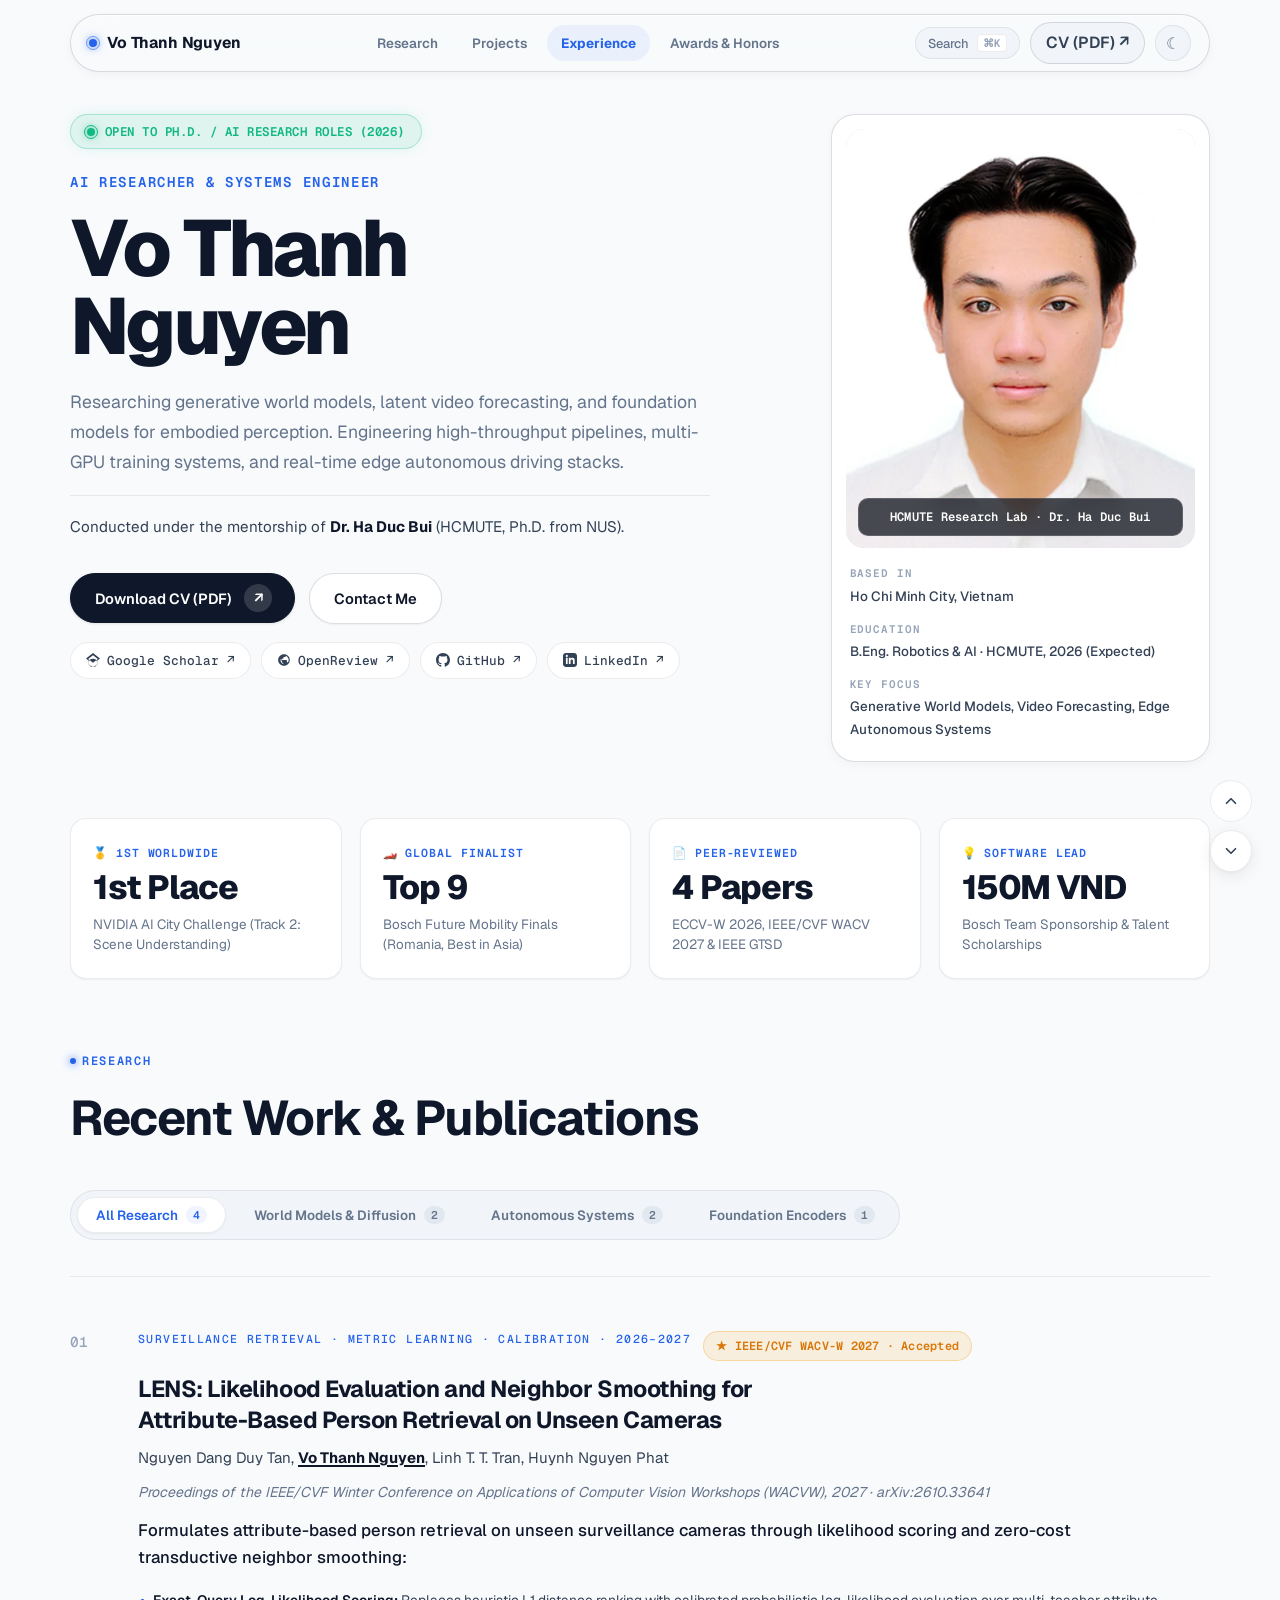
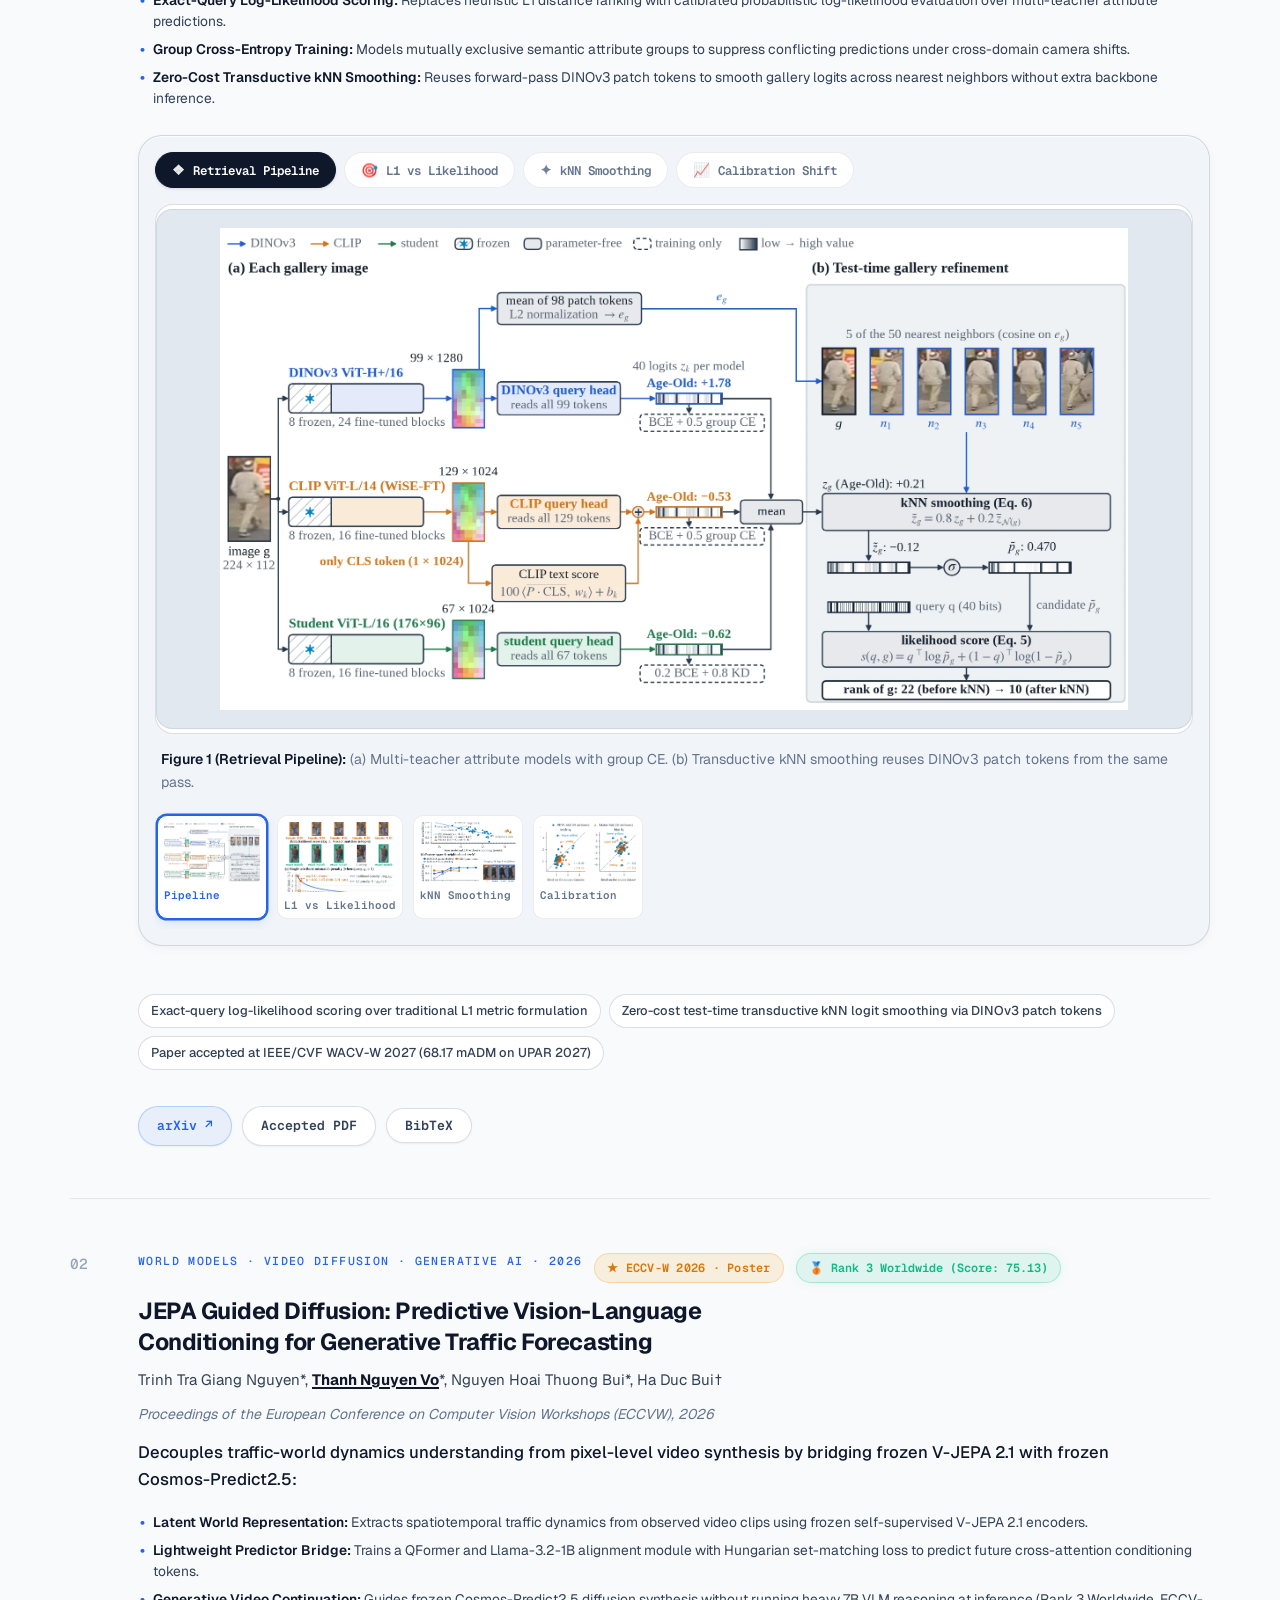
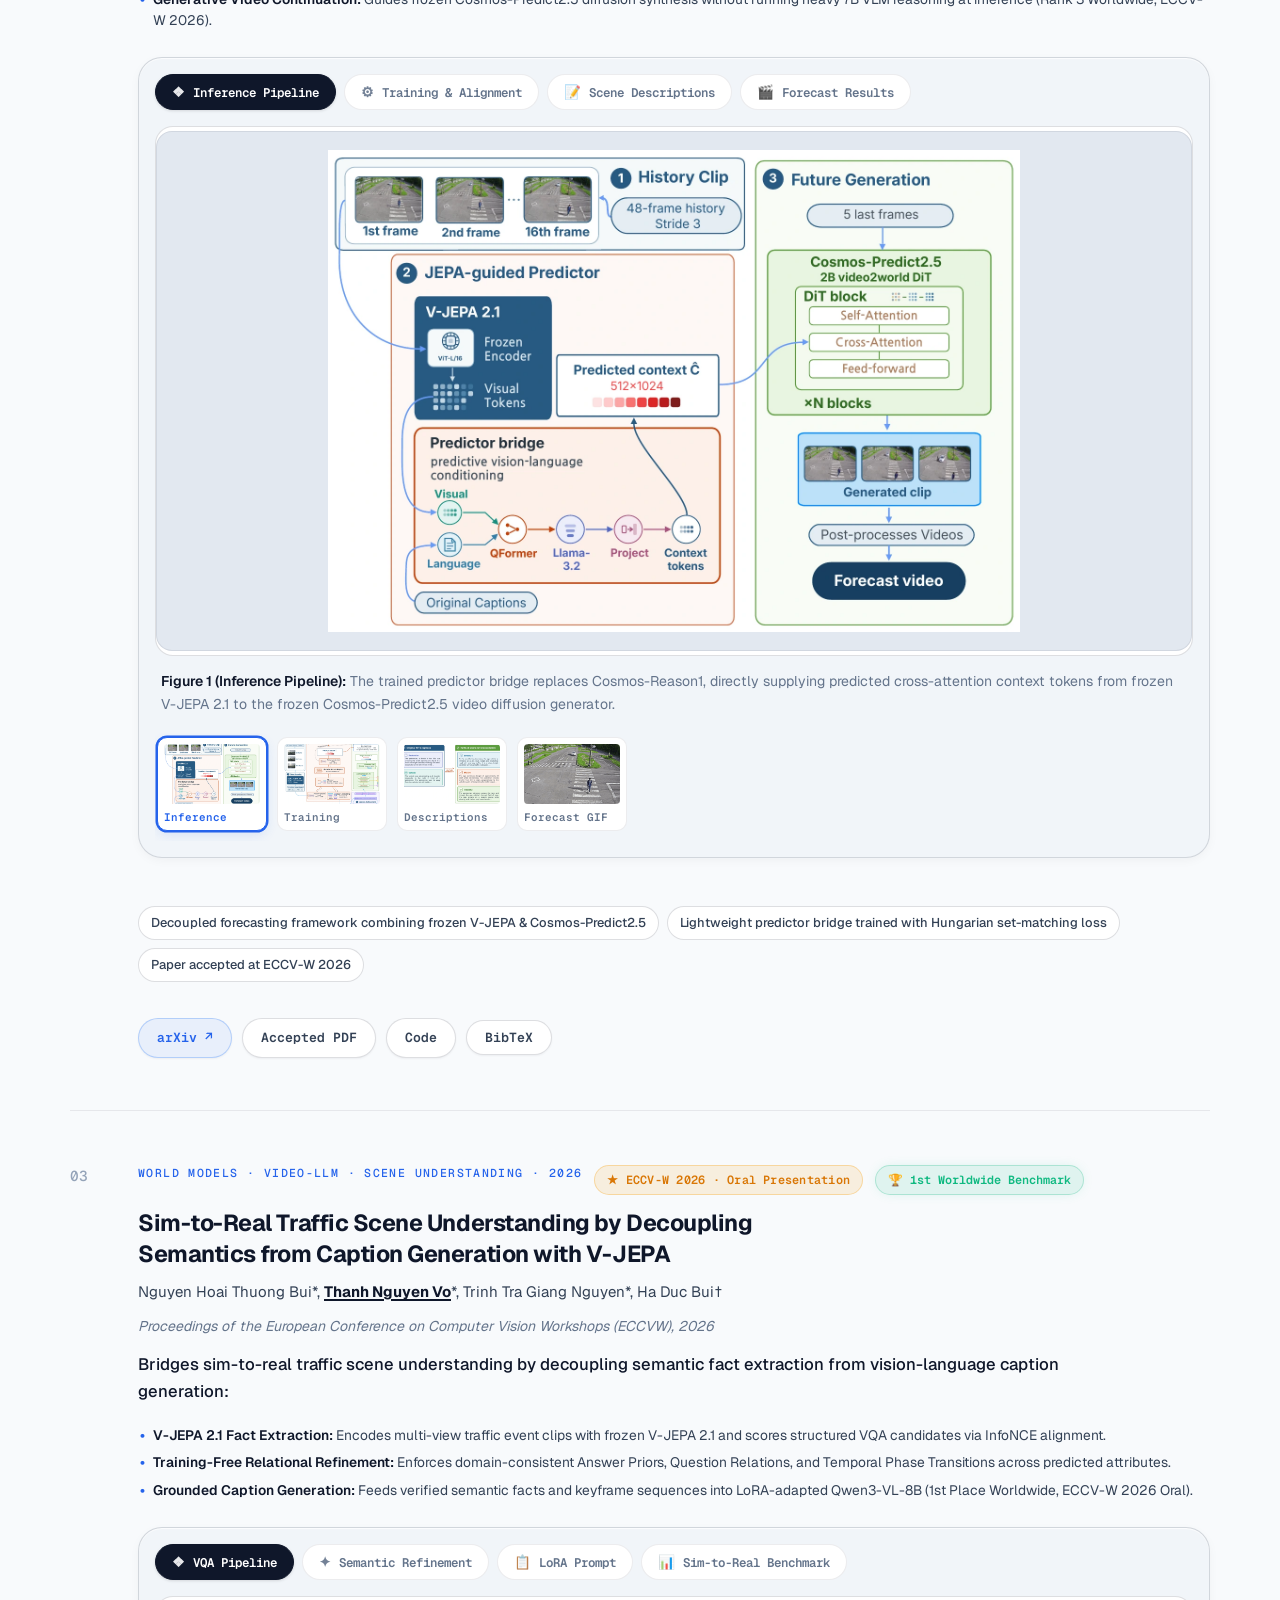
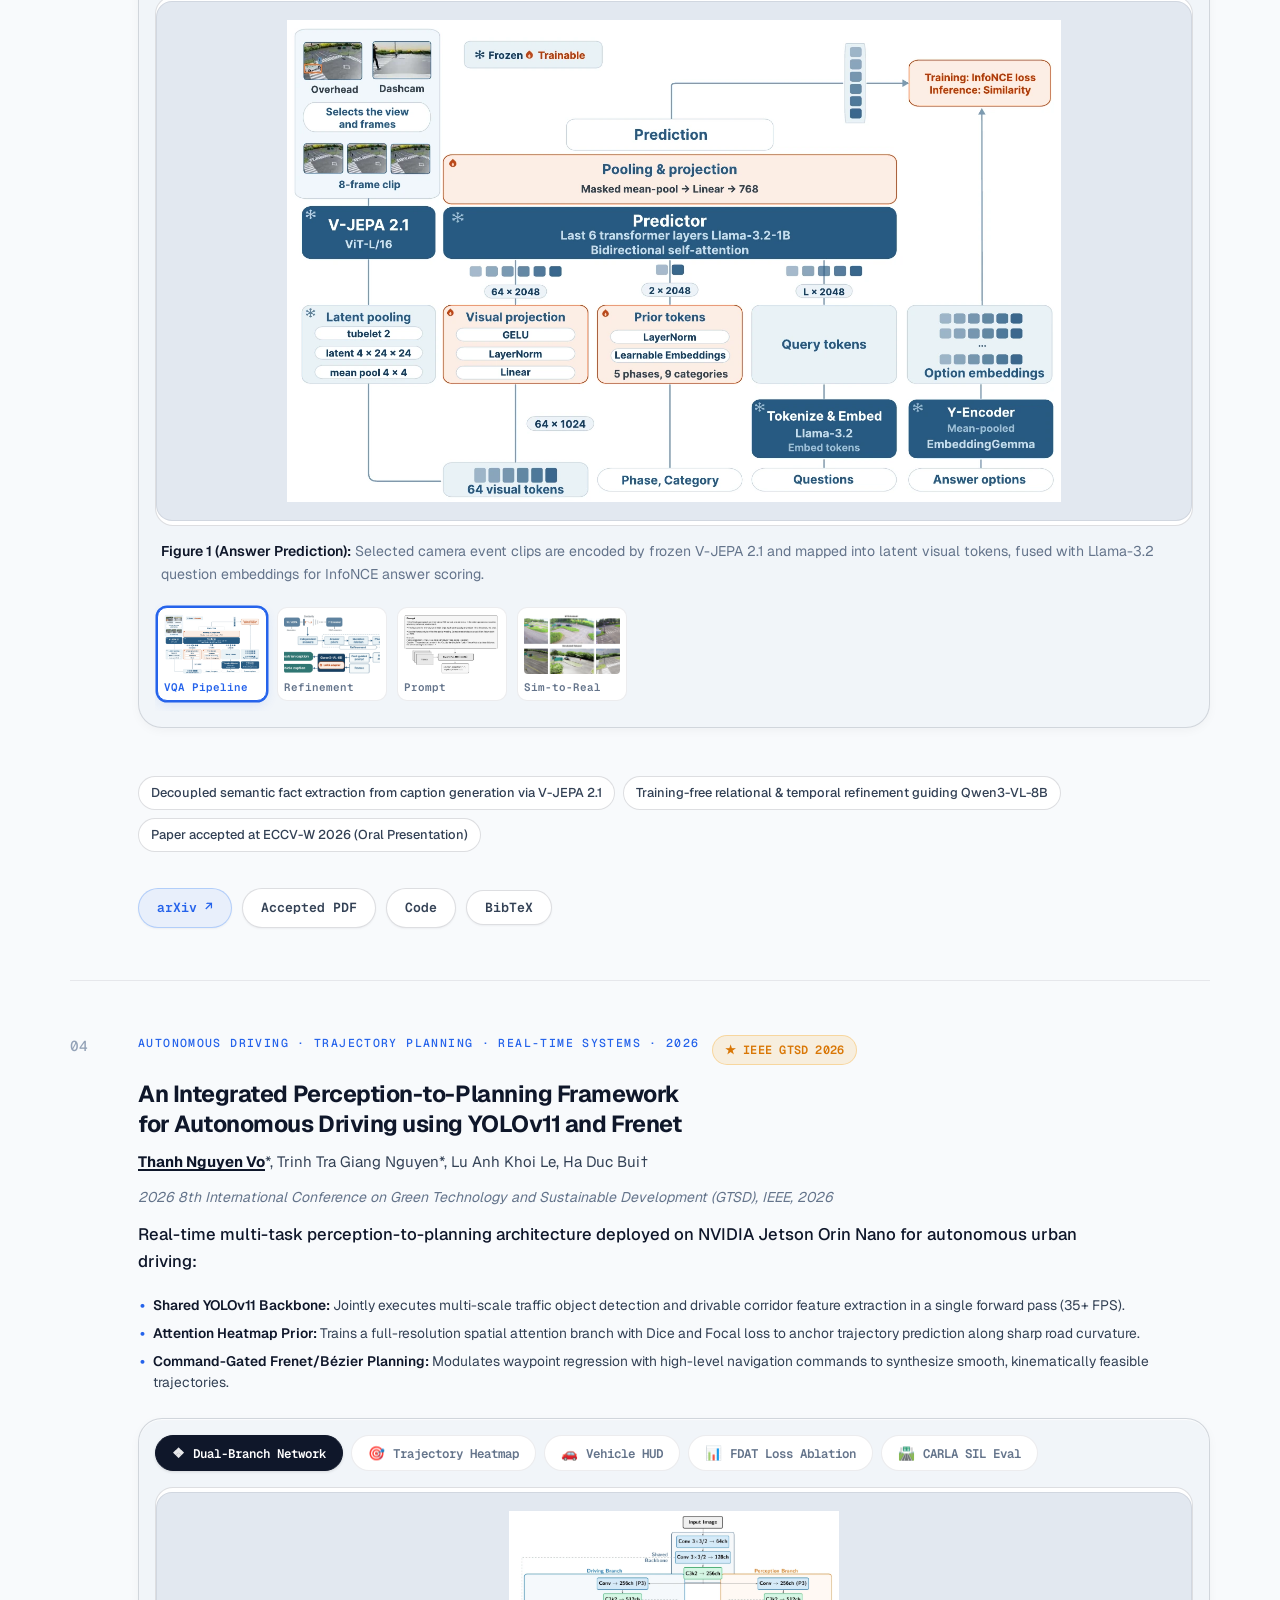
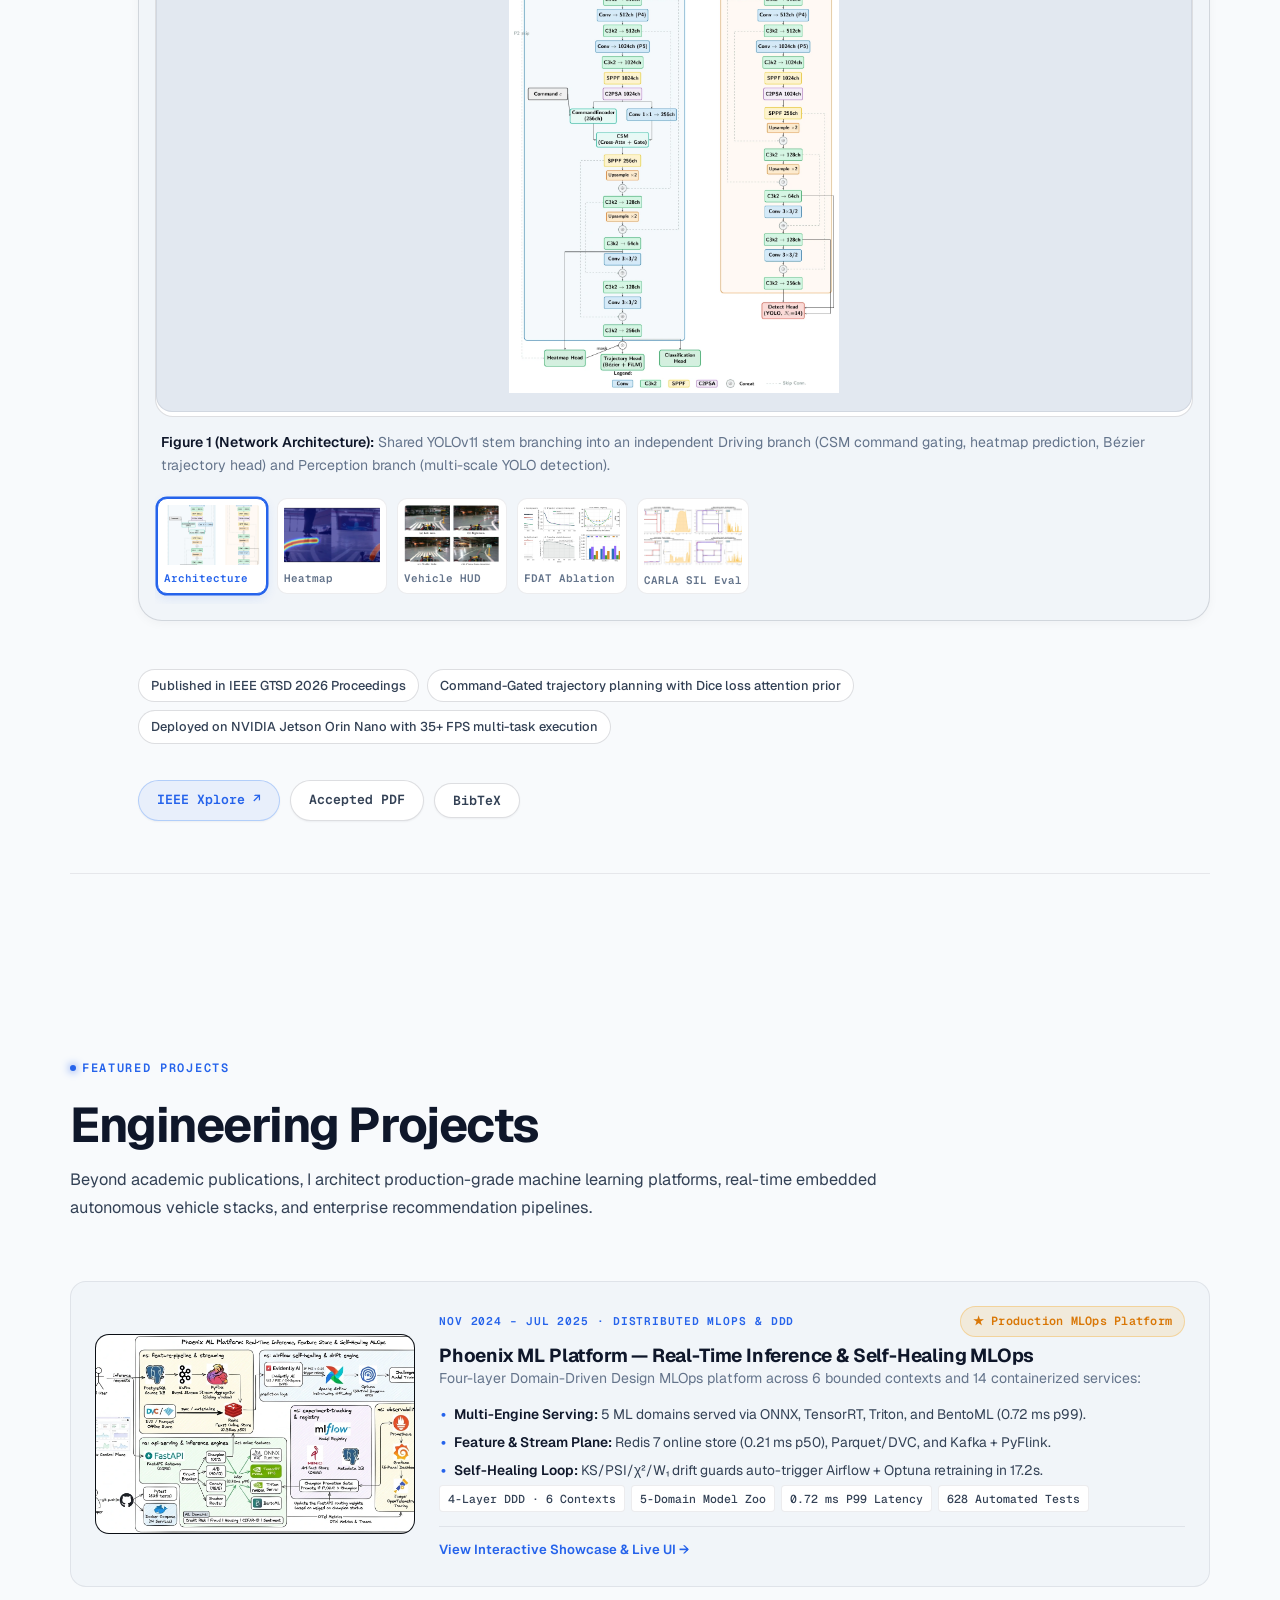
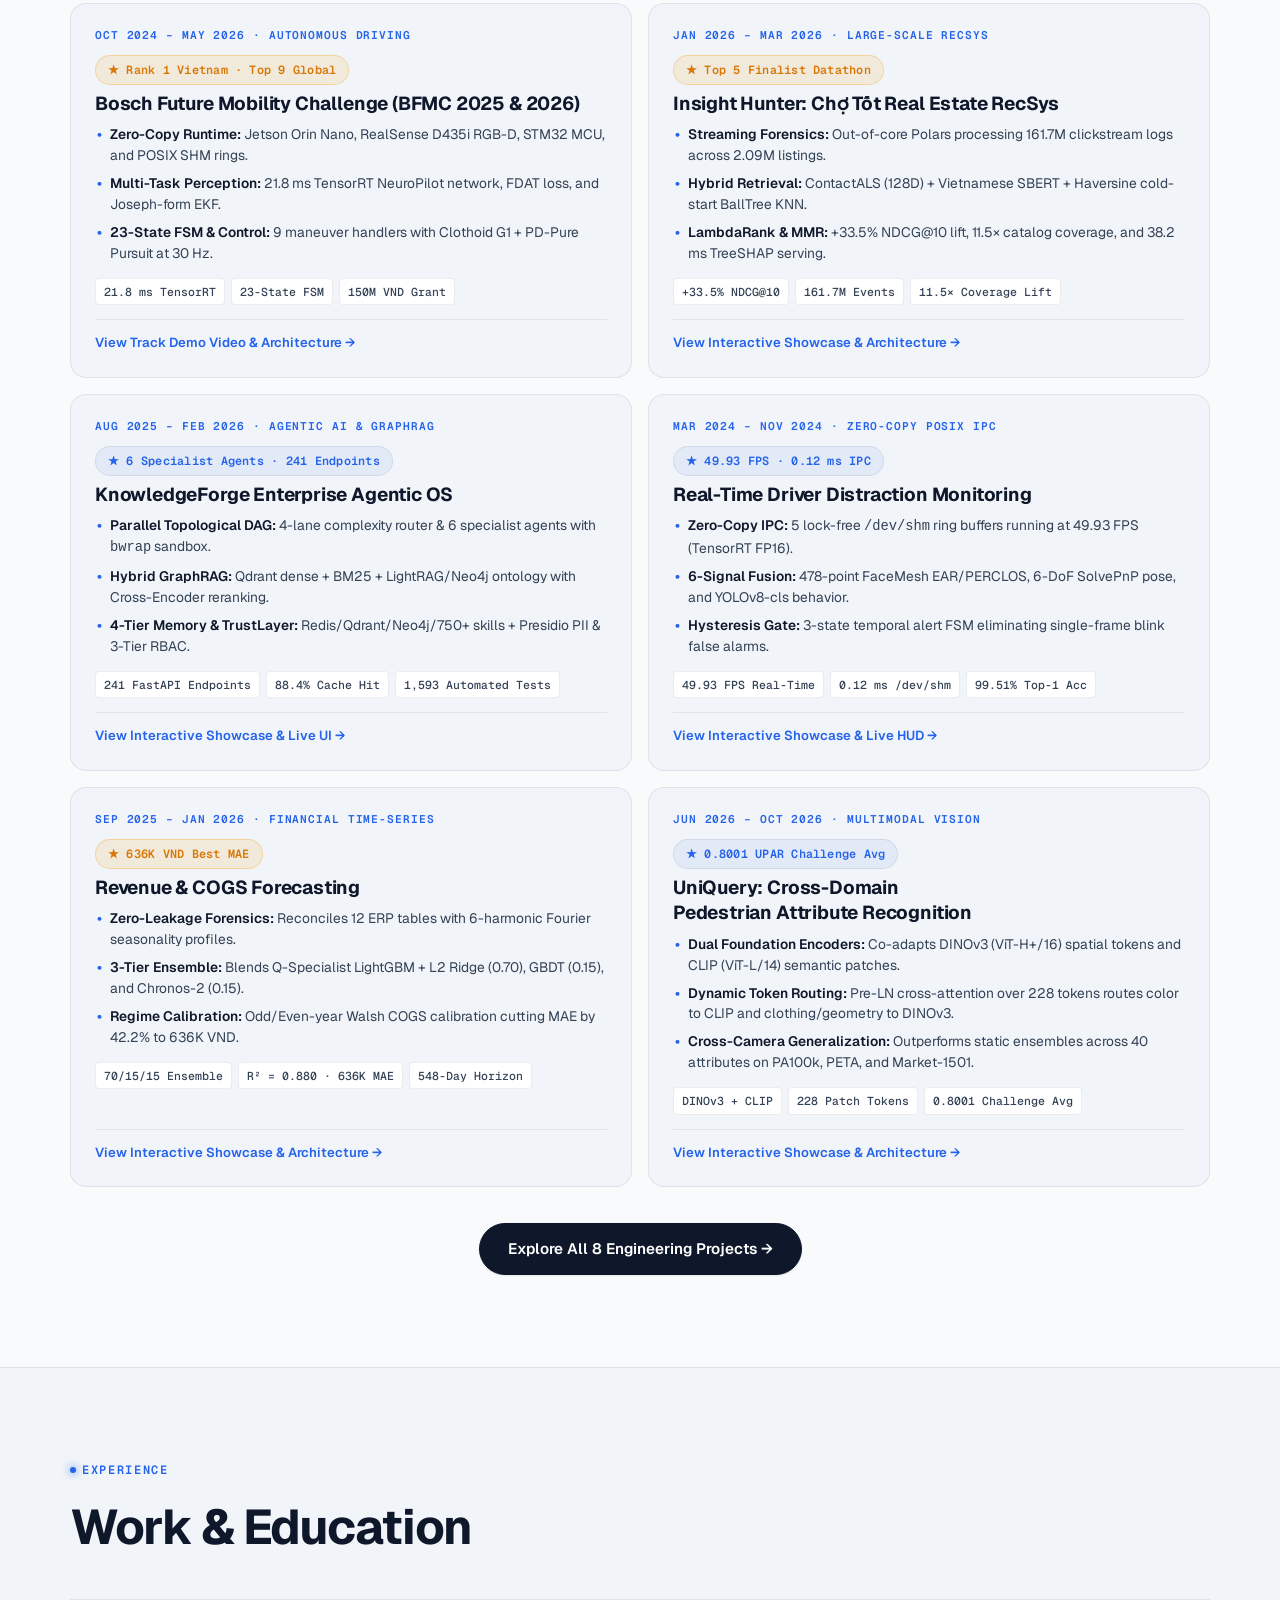
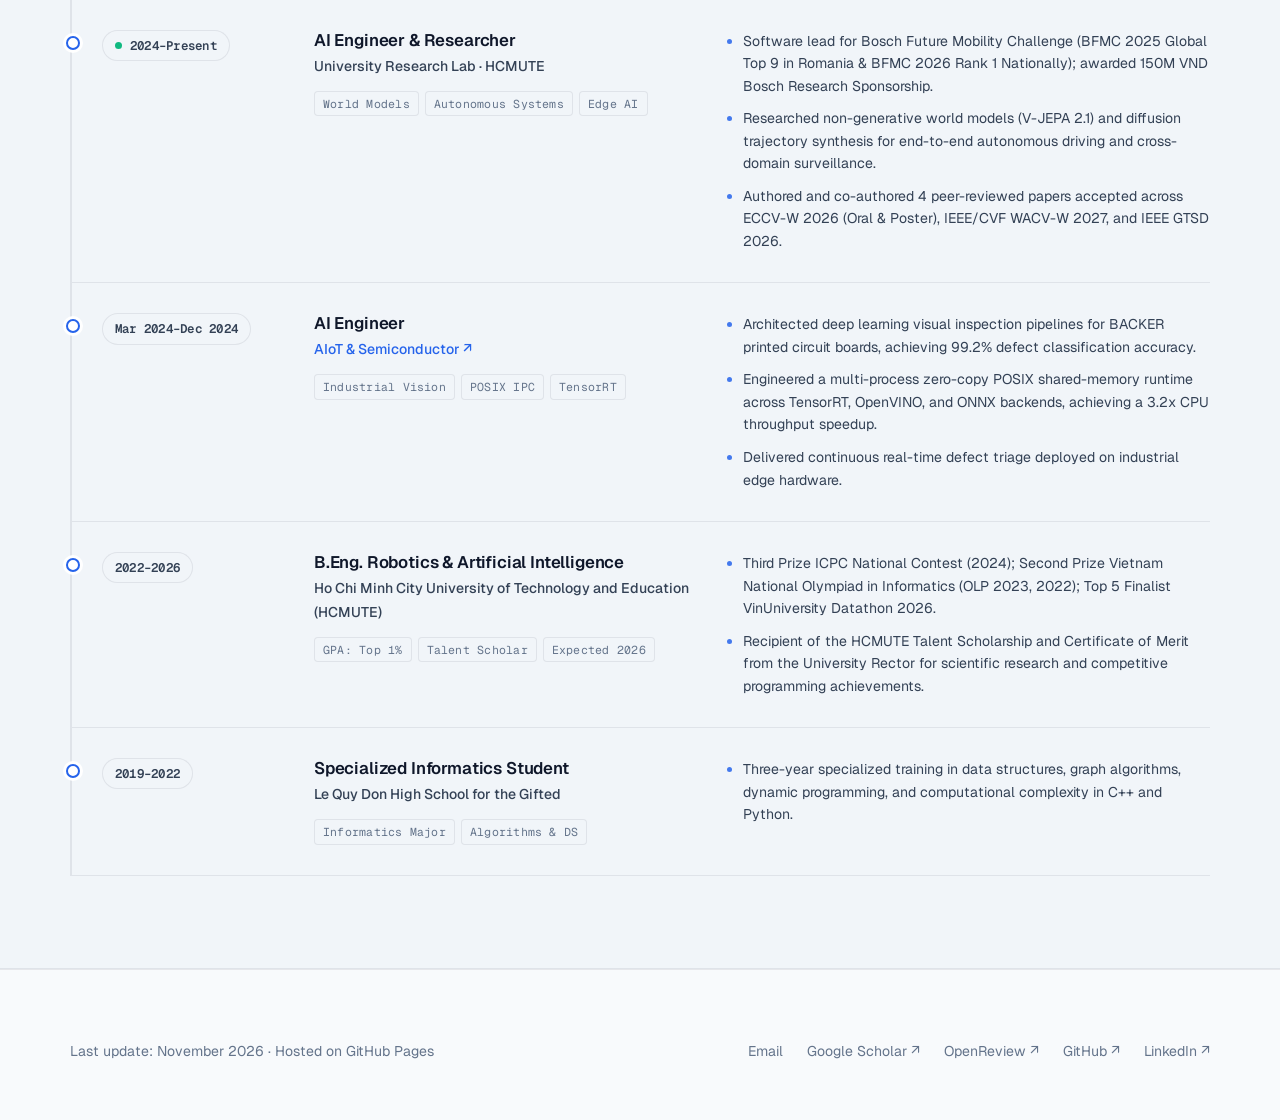
==== commit cfb7c39f: "Update ECCV-W 2026 dates to Aug 2026 and LENS WACV-W 2027 date to Nov 2026" ====
--- a/index.html
+++ b/index.html
@@ -31,7 +31,7 @@
           <span>Search</span>
           <kbd class="nav-cmd-kbd">⌘K</kbd>
         </button>
-        <a class="nav-cv-btn" href="VoThanhNguyen_CV.pdf?v=20261107m" target="_blank" rel="noopener">CV (PDF) ↗</a>
+        <a class="nav-cv-btn" href="VoThanhNguyen_CV.pdf?v=20261107n" target="_blank" rel="noopener">CV (PDF) ↗</a>
         <button class="theme-toggle" type="button" aria-label="Toggle color theme" aria-pressed="false">
           <span class="icon-sun" aria-hidden="true">&#9728;</span>
           <span class="icon-moon" aria-hidden="true">&#9790;</span>
@@ -49,7 +49,7 @@
       <a href="#experience" class="drawer-link">💼 Experience &amp; Background</a>
       <a href="awards.html" class="drawer-link">🏆 Awards &amp; Honors</a>
       <div class="drawer-divider"></div>
-      <a href="VoThanhNguyen_CV.pdf?v=20261107m" target="_blank" rel="noopener" class="drawer-link drawer-cv-link">📄 Full CV (PDF) ↗</a>
+      <a href="VoThanhNguyen_CV.pdf?v=20261107n" target="_blank" rel="noopener" class="drawer-link drawer-cv-link">📄 Full CV (PDF) ↗</a>
       <div class="drawer-secondary-links">
         <a href="https://scholar.google.com/citations?user=WgjDCU4AAAAJ&hl=vi&authuser=1" target="_blank" rel="noopener">Scholar</a>
         <a href="https://openreview.net/profile?id=%7EThanh_Nguyen_Vo1" target="_blank" rel="noopener">OpenReview</a>
@@ -73,7 +73,7 @@
 
         <div class="hero-actions-group">
           <div class="hero-primary-btns">
-            <a class="btn-island-primary" href="VoThanhNguyen_CV.pdf?v=20261107m" target="_blank" rel="noopener">
+            <a class="btn-island-primary" href="VoThanhNguyen_CV.pdf?v=20261107n" target="_blank" rel="noopener">
               <span>Download CV (PDF)</span>
               <span class="btn-icon-bubble">↗</span>
             </a>
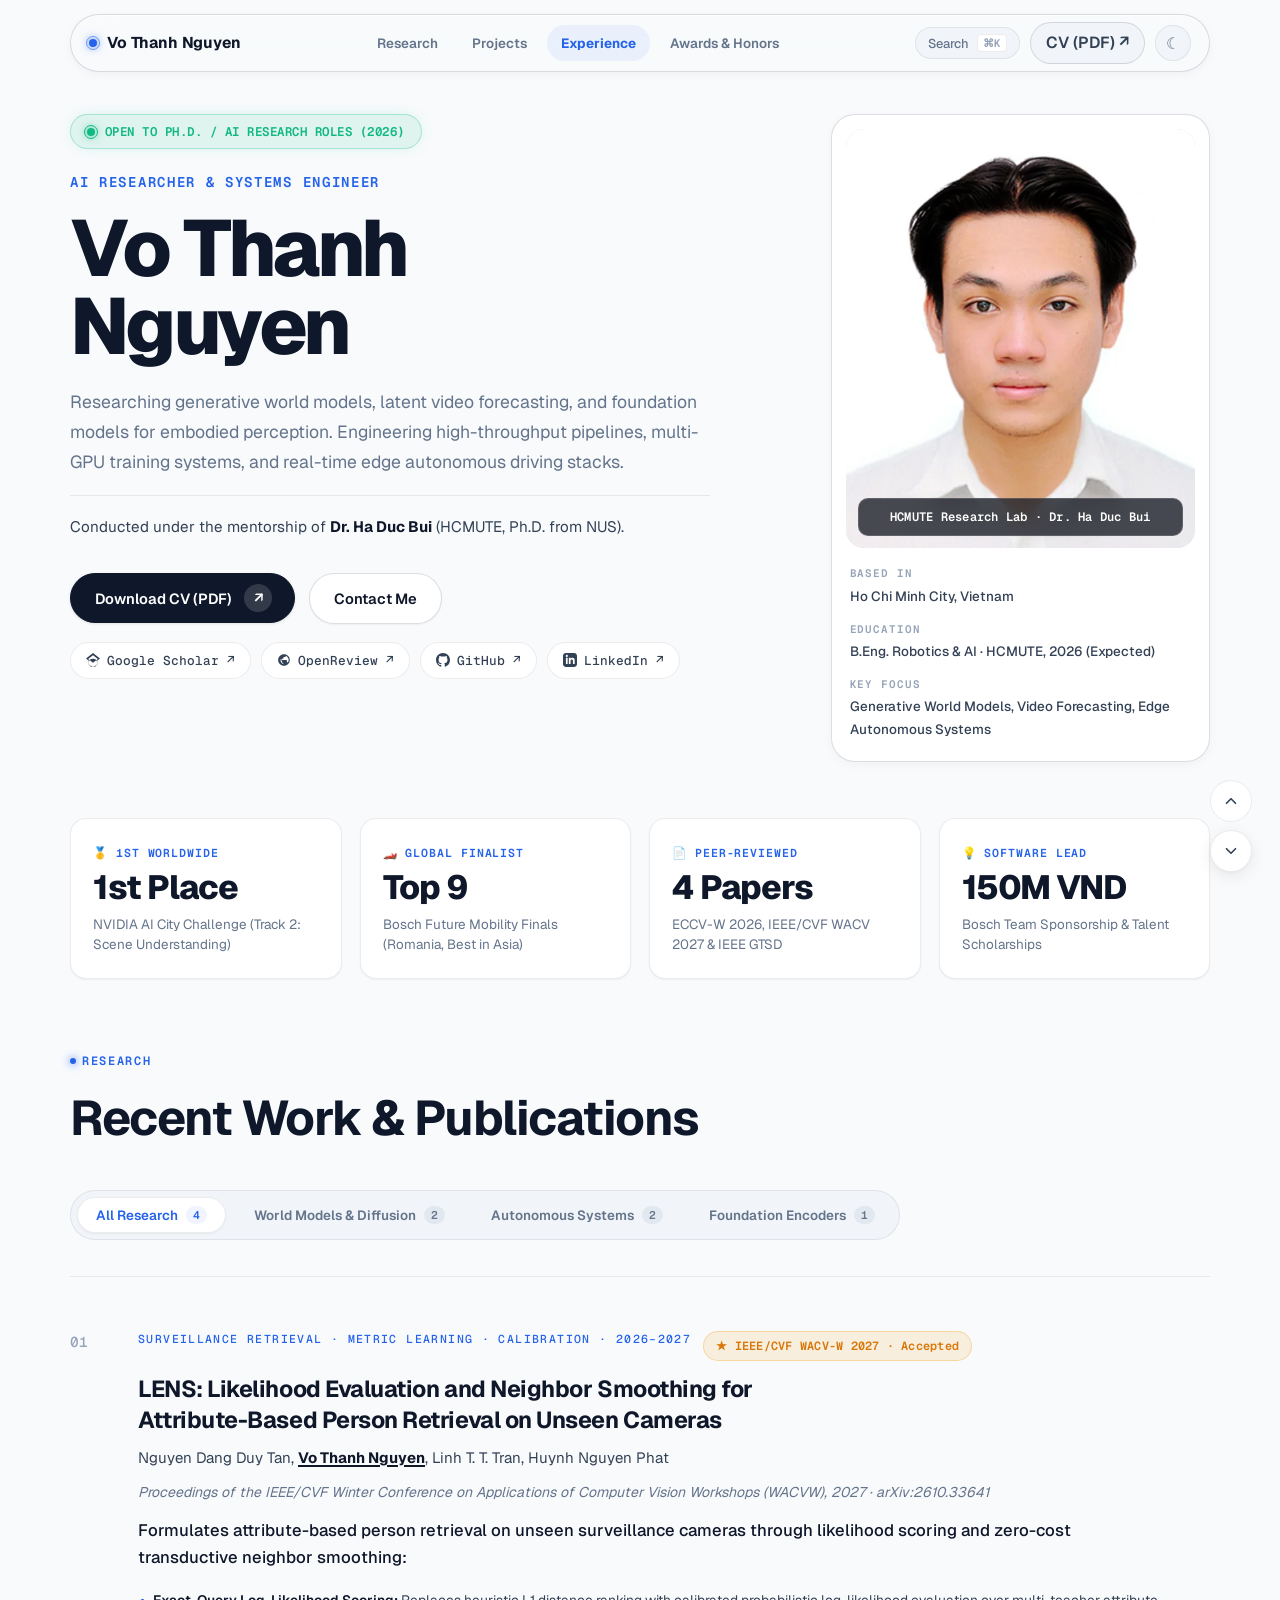
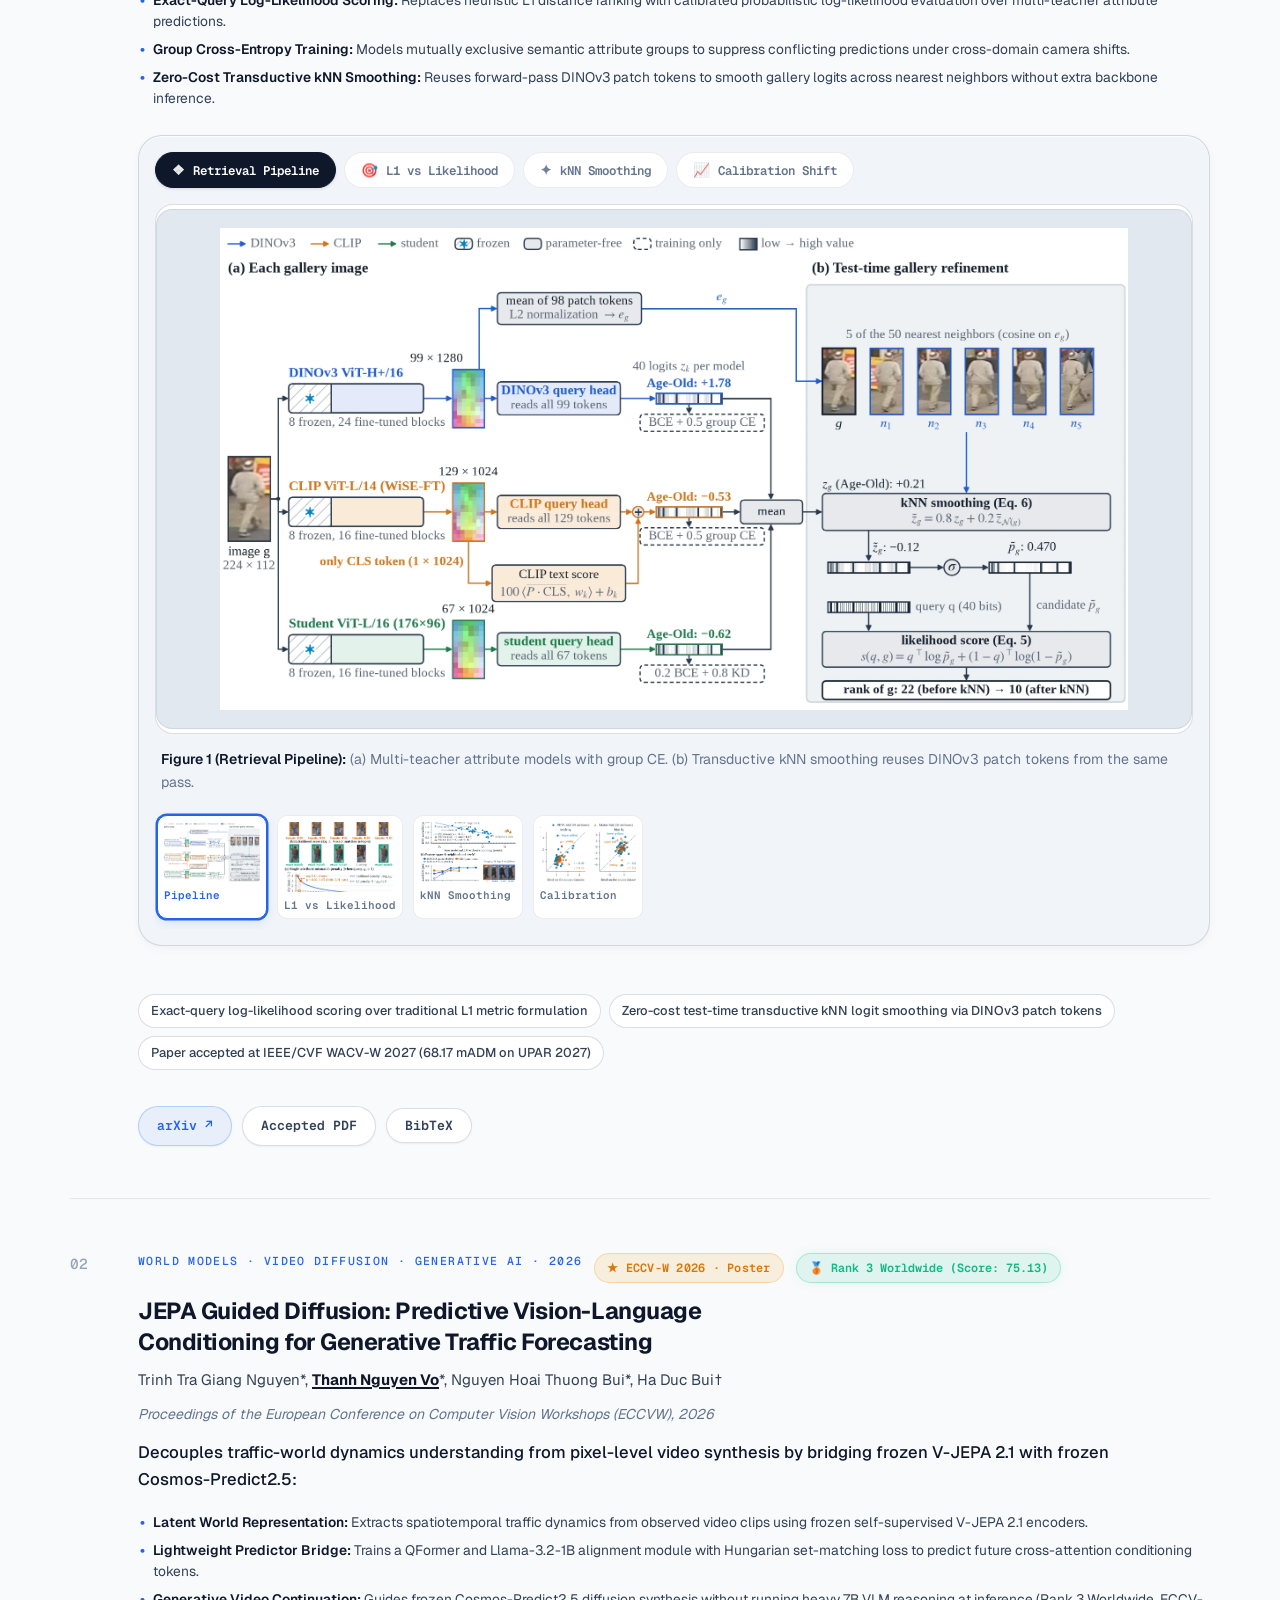
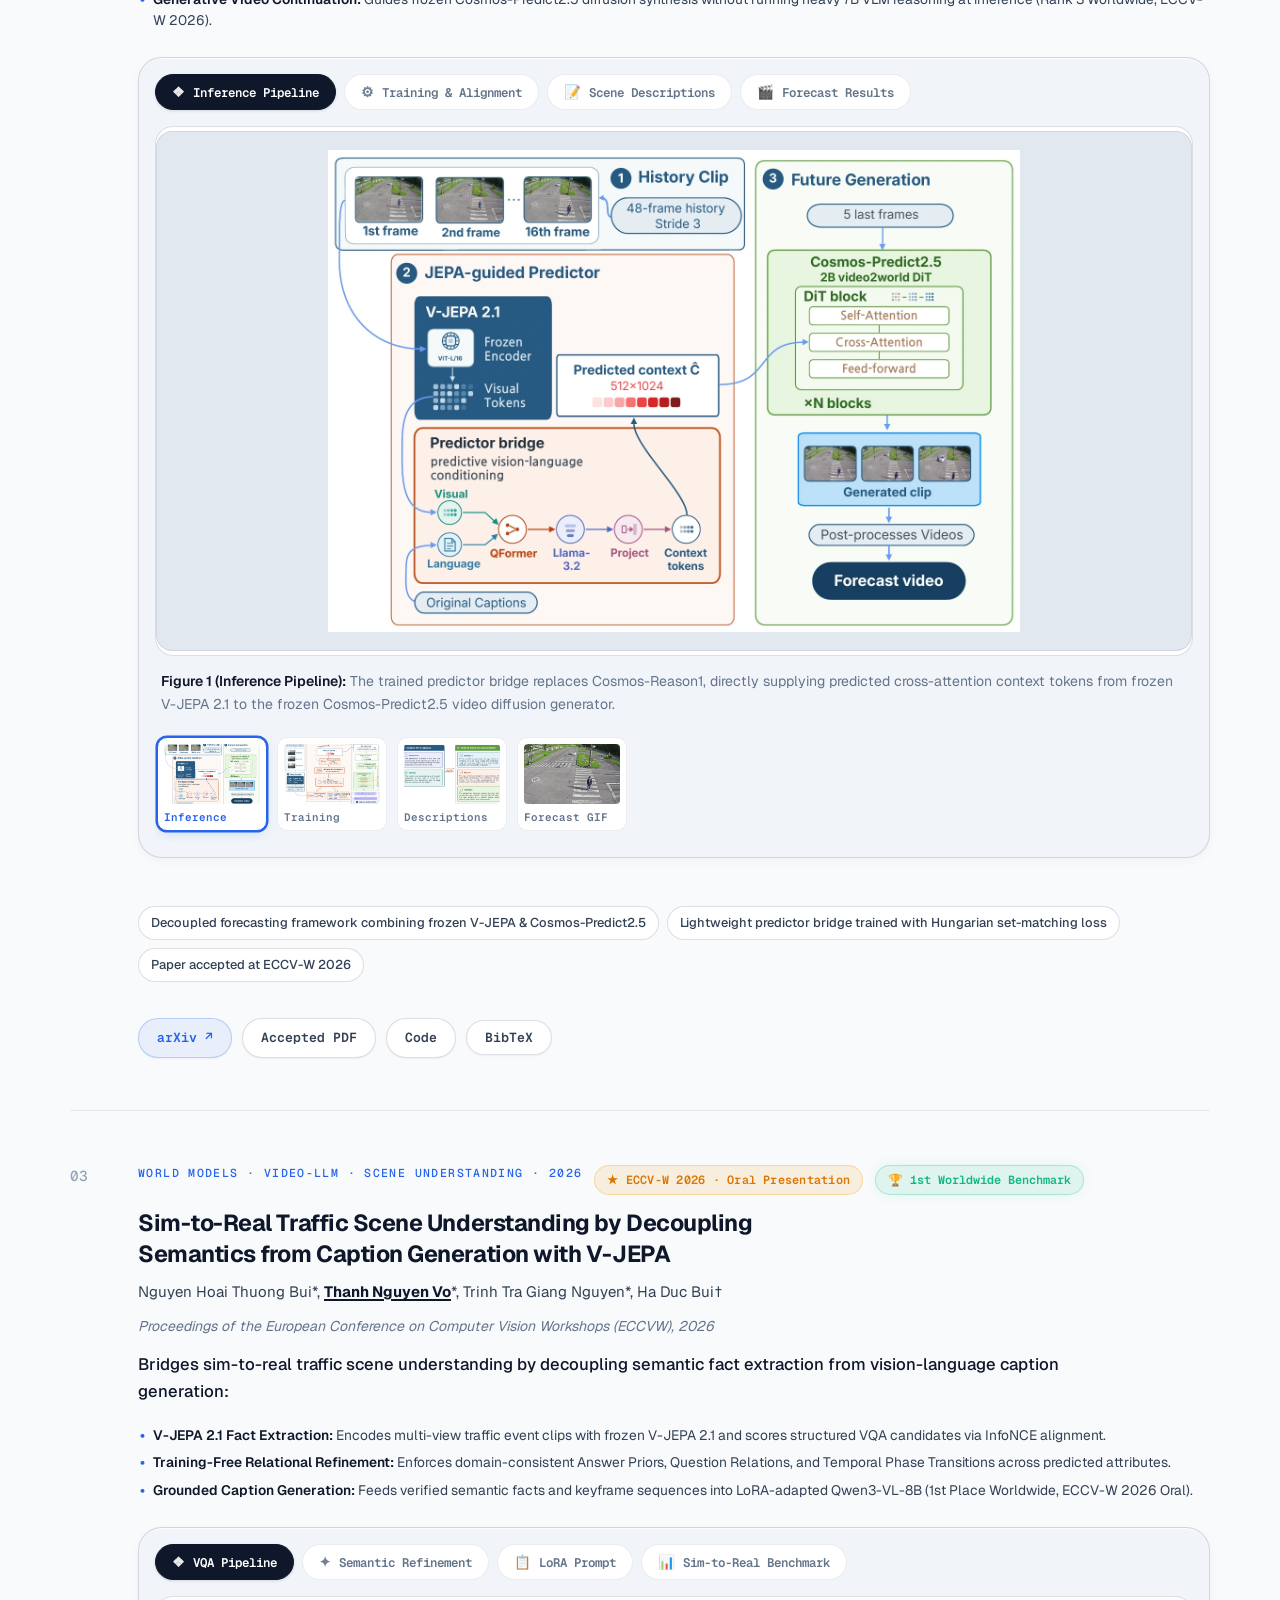
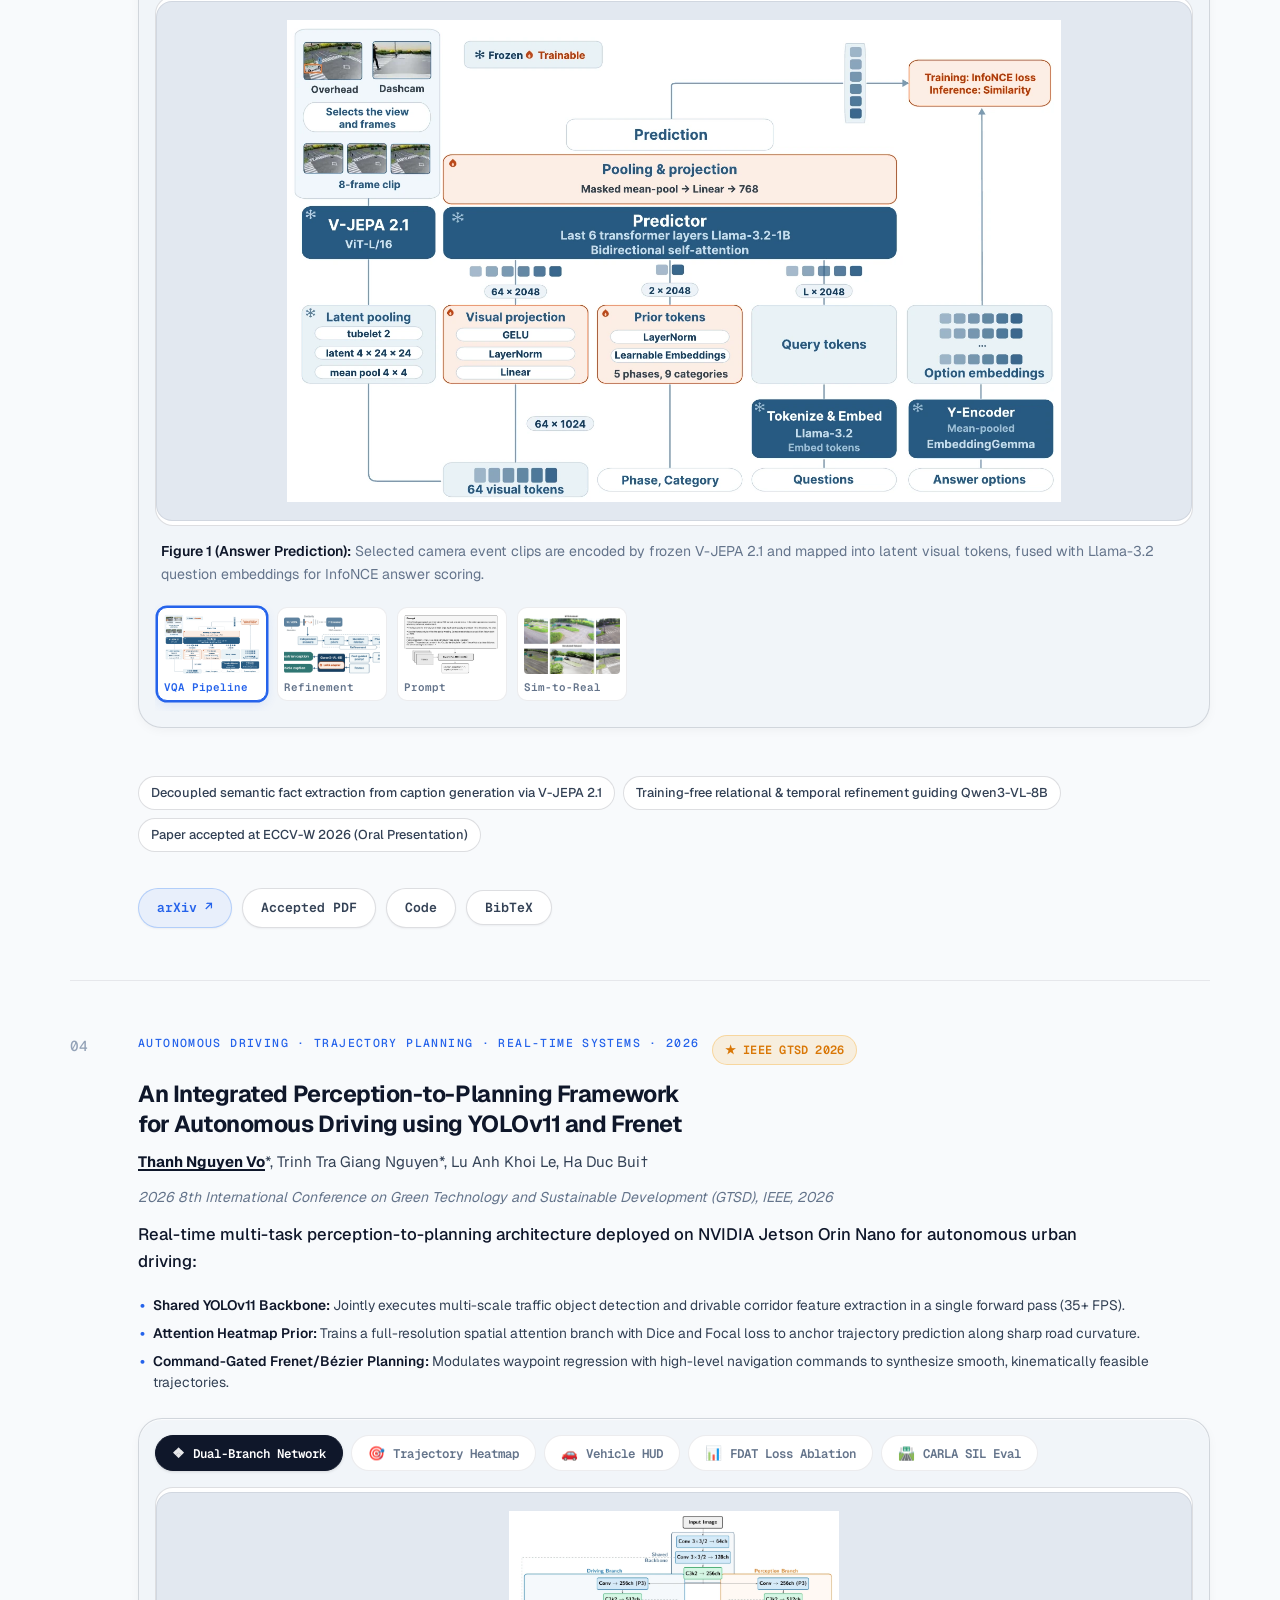
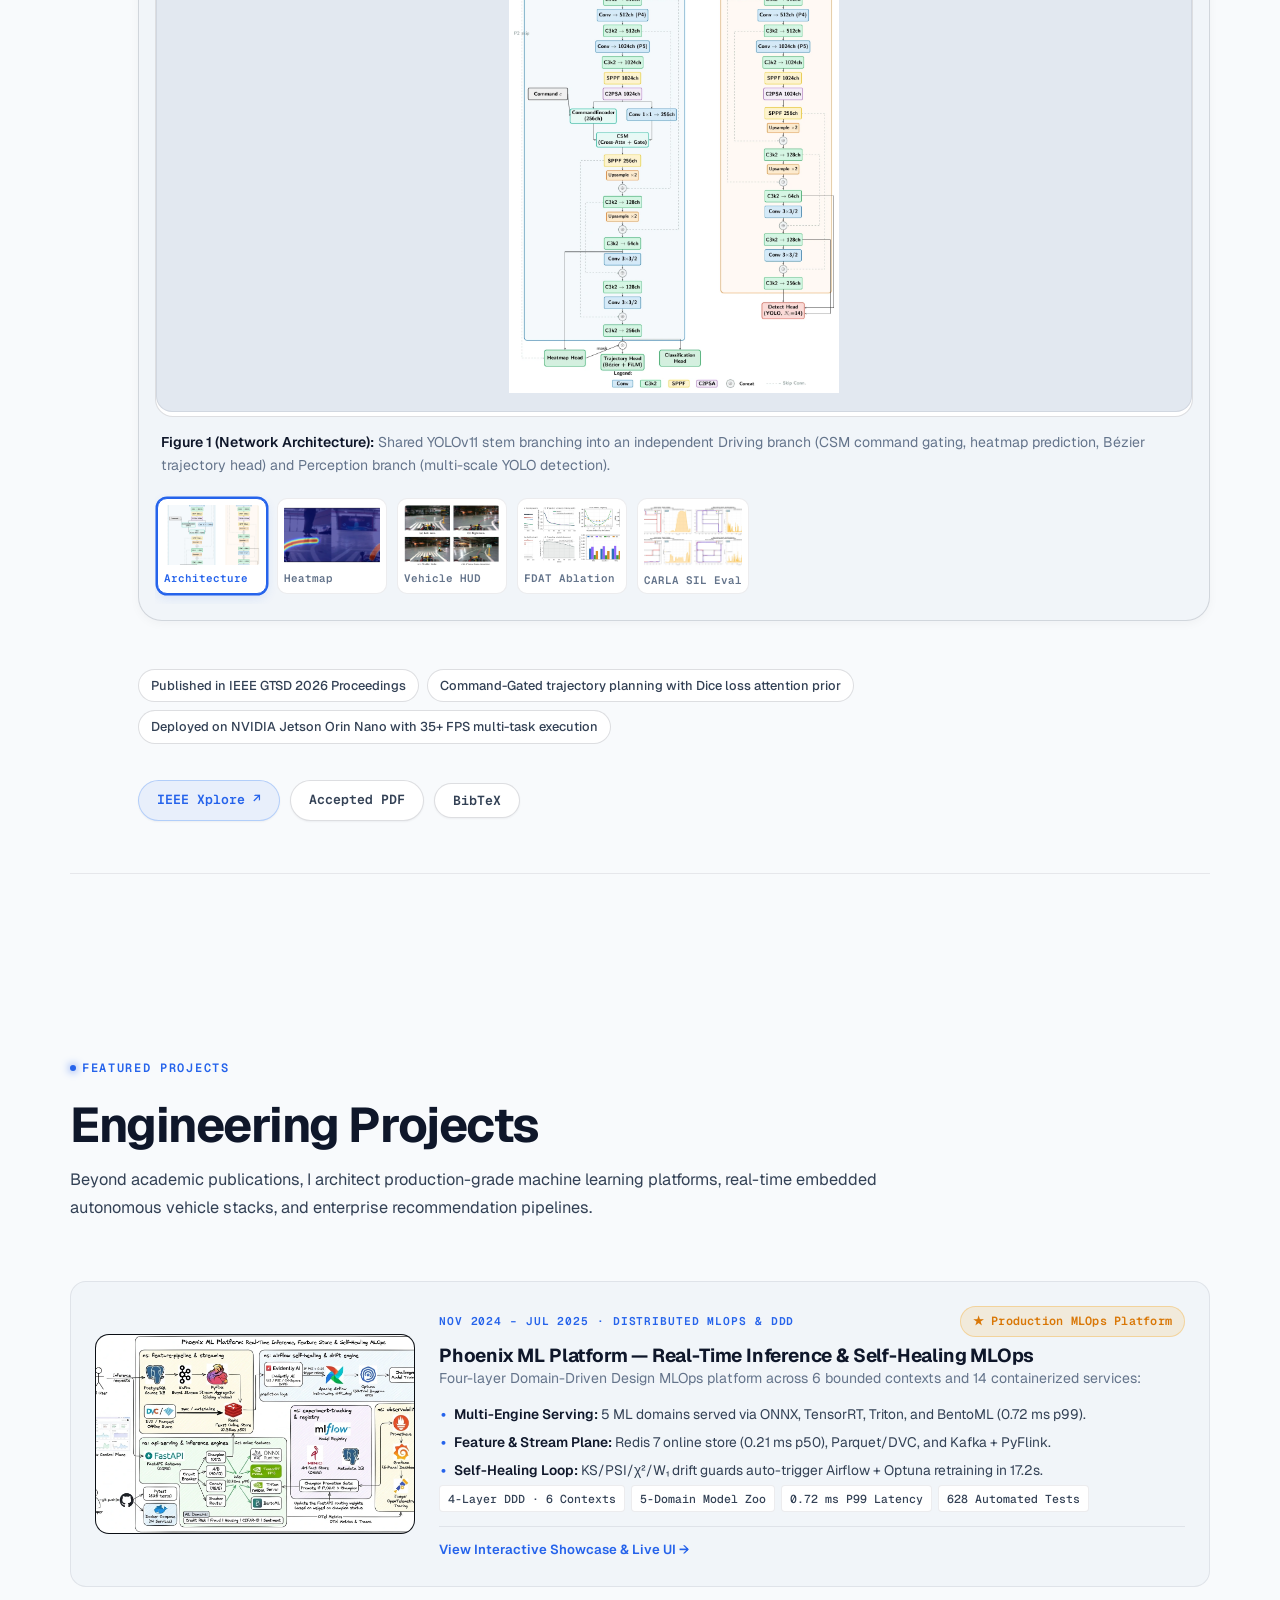
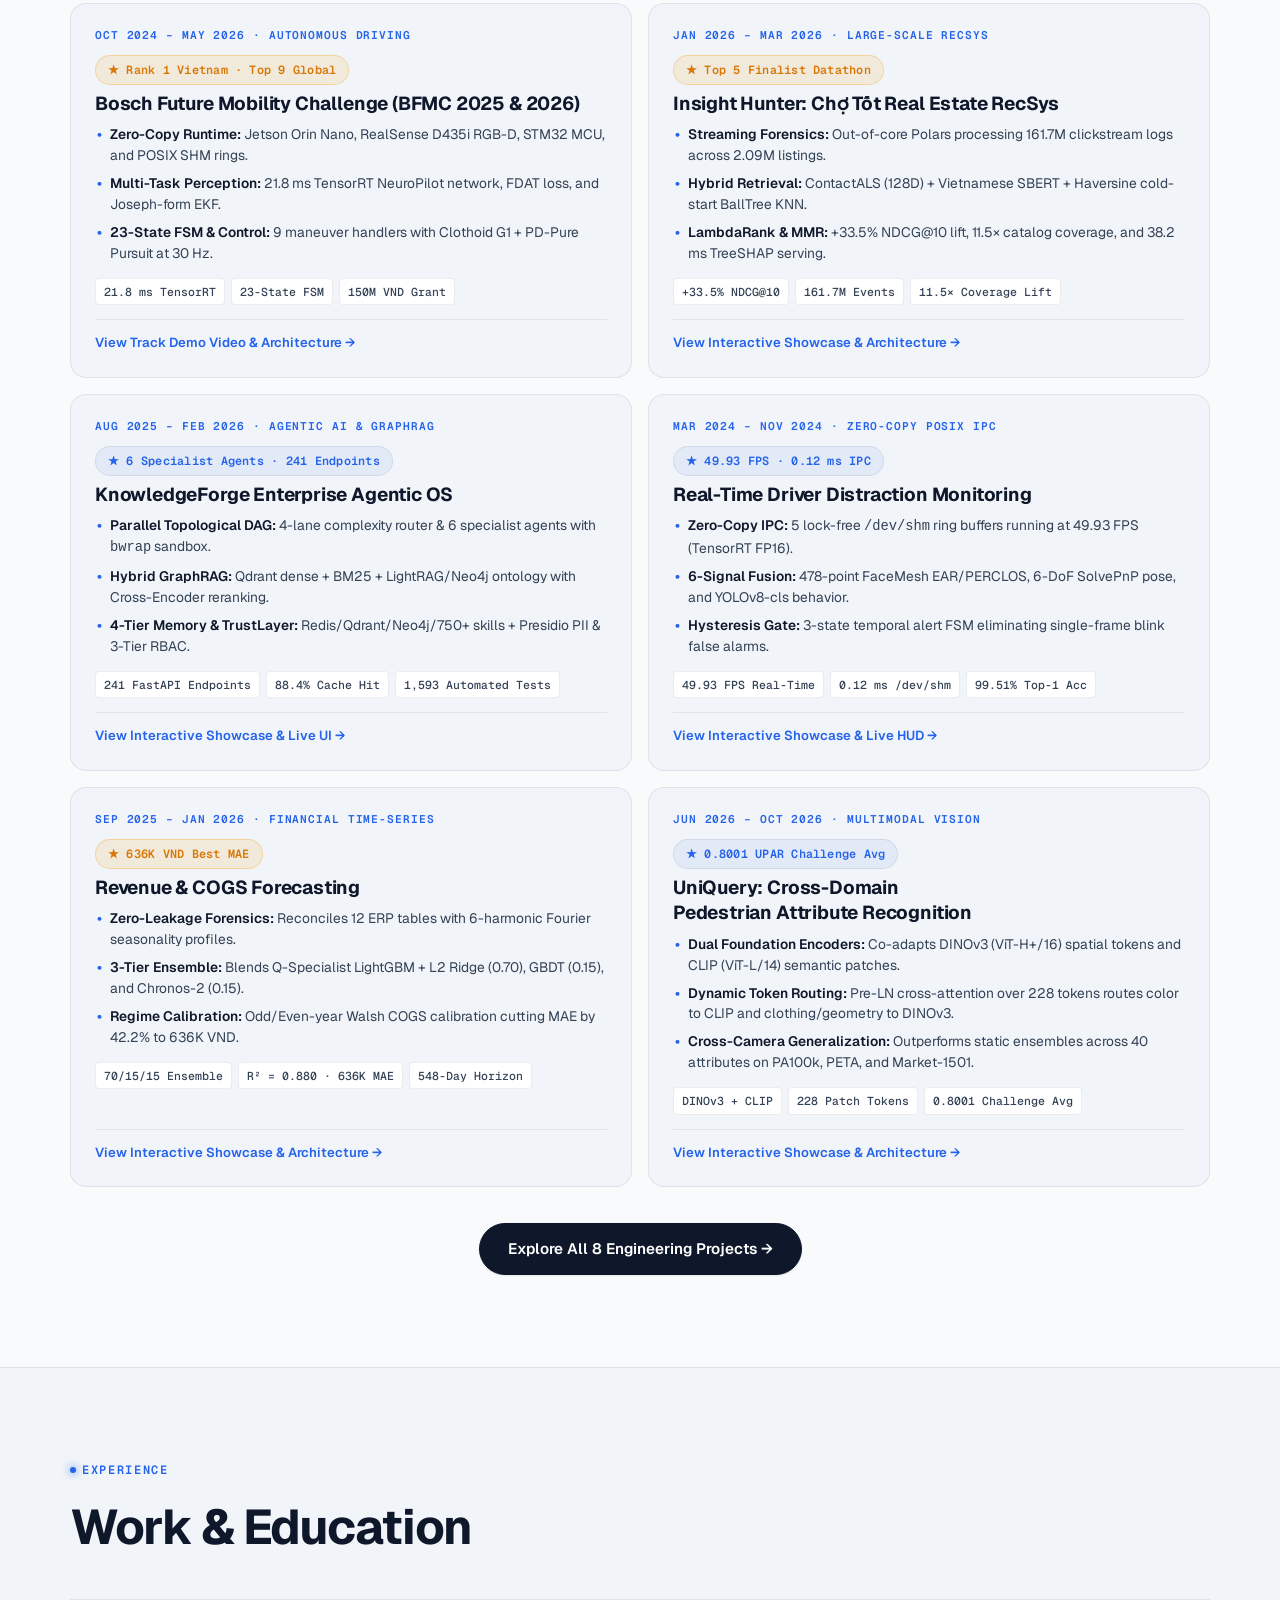
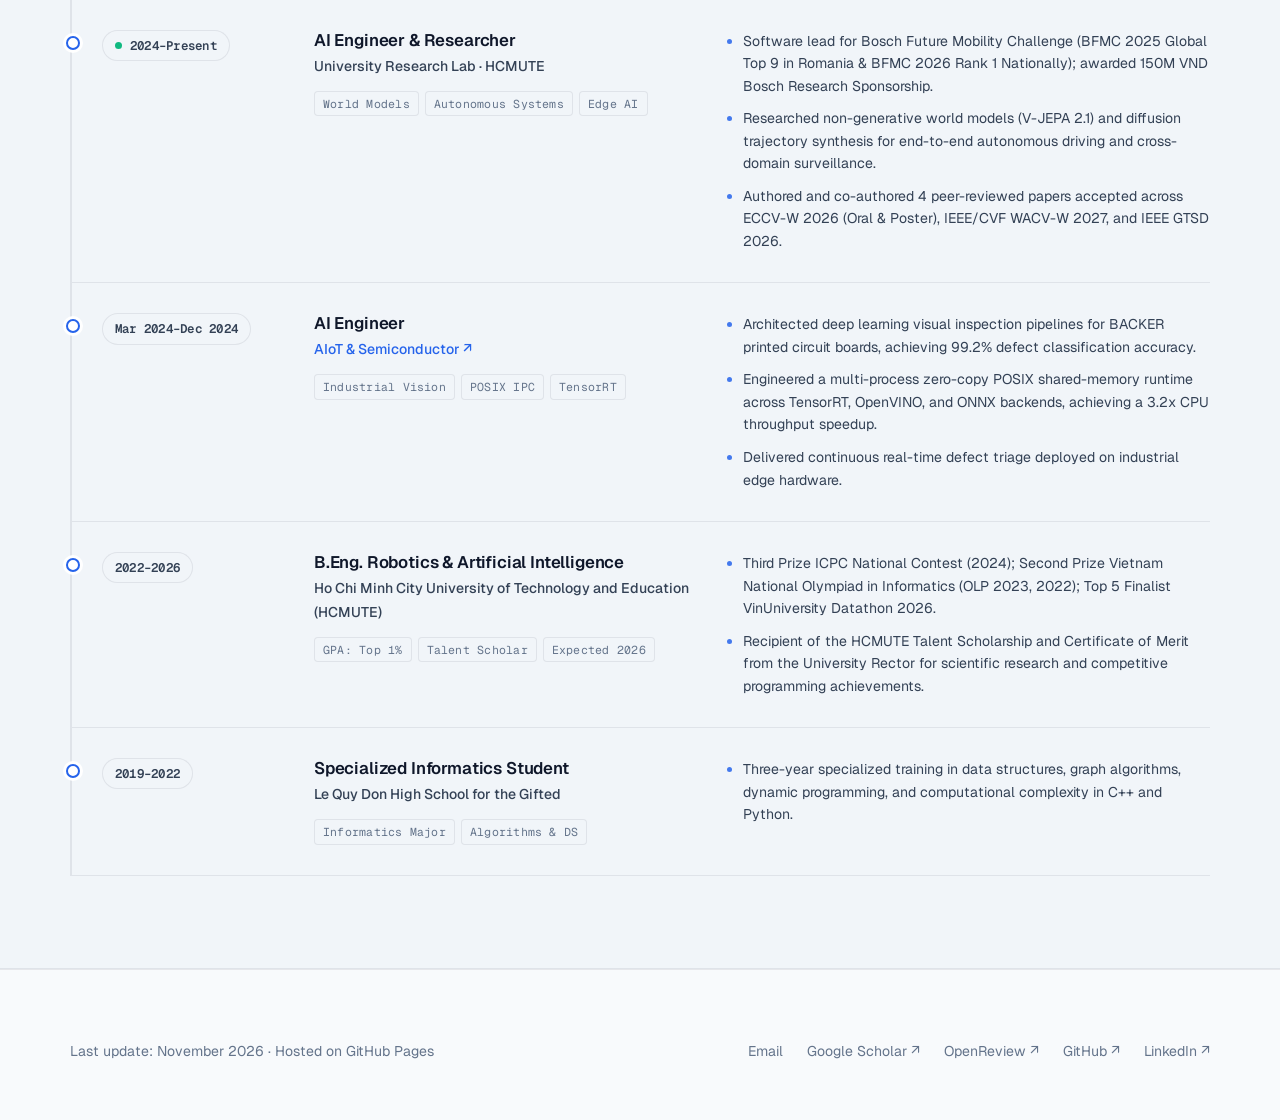
==== commit 61bc4c9d: "Sort publications chronologically: Nov 2026 -> Aug 2026 -> Jun 2026" ====
--- a/index.html
+++ b/index.html
@@ -31,7 +31,7 @@
           <span>Search</span>
           <kbd class="nav-cmd-kbd">⌘K</kbd>
         </button>
-        <a class="nav-cv-btn" href="VoThanhNguyen_CV.pdf?v=20261107n" target="_blank" rel="noopener">CV (PDF) ↗</a>
+        <a class="nav-cv-btn" href="VoThanhNguyen_CV.pdf?v=20261107p" target="_blank" rel="noopener">CV (PDF) ↗</a>
         <button class="theme-toggle" type="button" aria-label="Toggle color theme" aria-pressed="false">
           <span class="icon-sun" aria-hidden="true">&#9728;</span>
           <span class="icon-moon" aria-hidden="true">&#9790;</span>
@@ -49,7 +49,7 @@
       <a href="#experience" class="drawer-link">💼 Experience &amp; Background</a>
       <a href="awards.html" class="drawer-link">🏆 Awards &amp; Honors</a>
       <div class="drawer-divider"></div>
-      <a href="VoThanhNguyen_CV.pdf?v=20261107n" target="_blank" rel="noopener" class="drawer-link drawer-cv-link">📄 Full CV (PDF) ↗</a>
+      <a href="VoThanhNguyen_CV.pdf?v=20261107p" target="_blank" rel="noopener" class="drawer-link drawer-cv-link">📄 Full CV (PDF) ↗</a>
       <div class="drawer-secondary-links">
         <a href="https://scholar.google.com/citations?user=WgjDCU4AAAAJ&hl=vi&authuser=1" target="_blank" rel="noopener">Scholar</a>
         <a href="https://openreview.net/profile?id=%7EThanh_Nguyen_Vo1" target="_blank" rel="noopener">OpenReview</a>
@@ -73,7 +73,7 @@
 
         <div class="hero-actions-group">
           <div class="hero-primary-btns">
-            <a class="btn-island-primary" href="VoThanhNguyen_CV.pdf?v=20261107n" target="_blank" rel="noopener">
+            <a class="btn-island-primary" href="VoThanhNguyen_CV.pdf?v=20261107p" target="_blank" rel="noopener">
               <span>Download CV (PDF)</span>
               <span class="btn-icon-bubble">↗</span>
             </a>
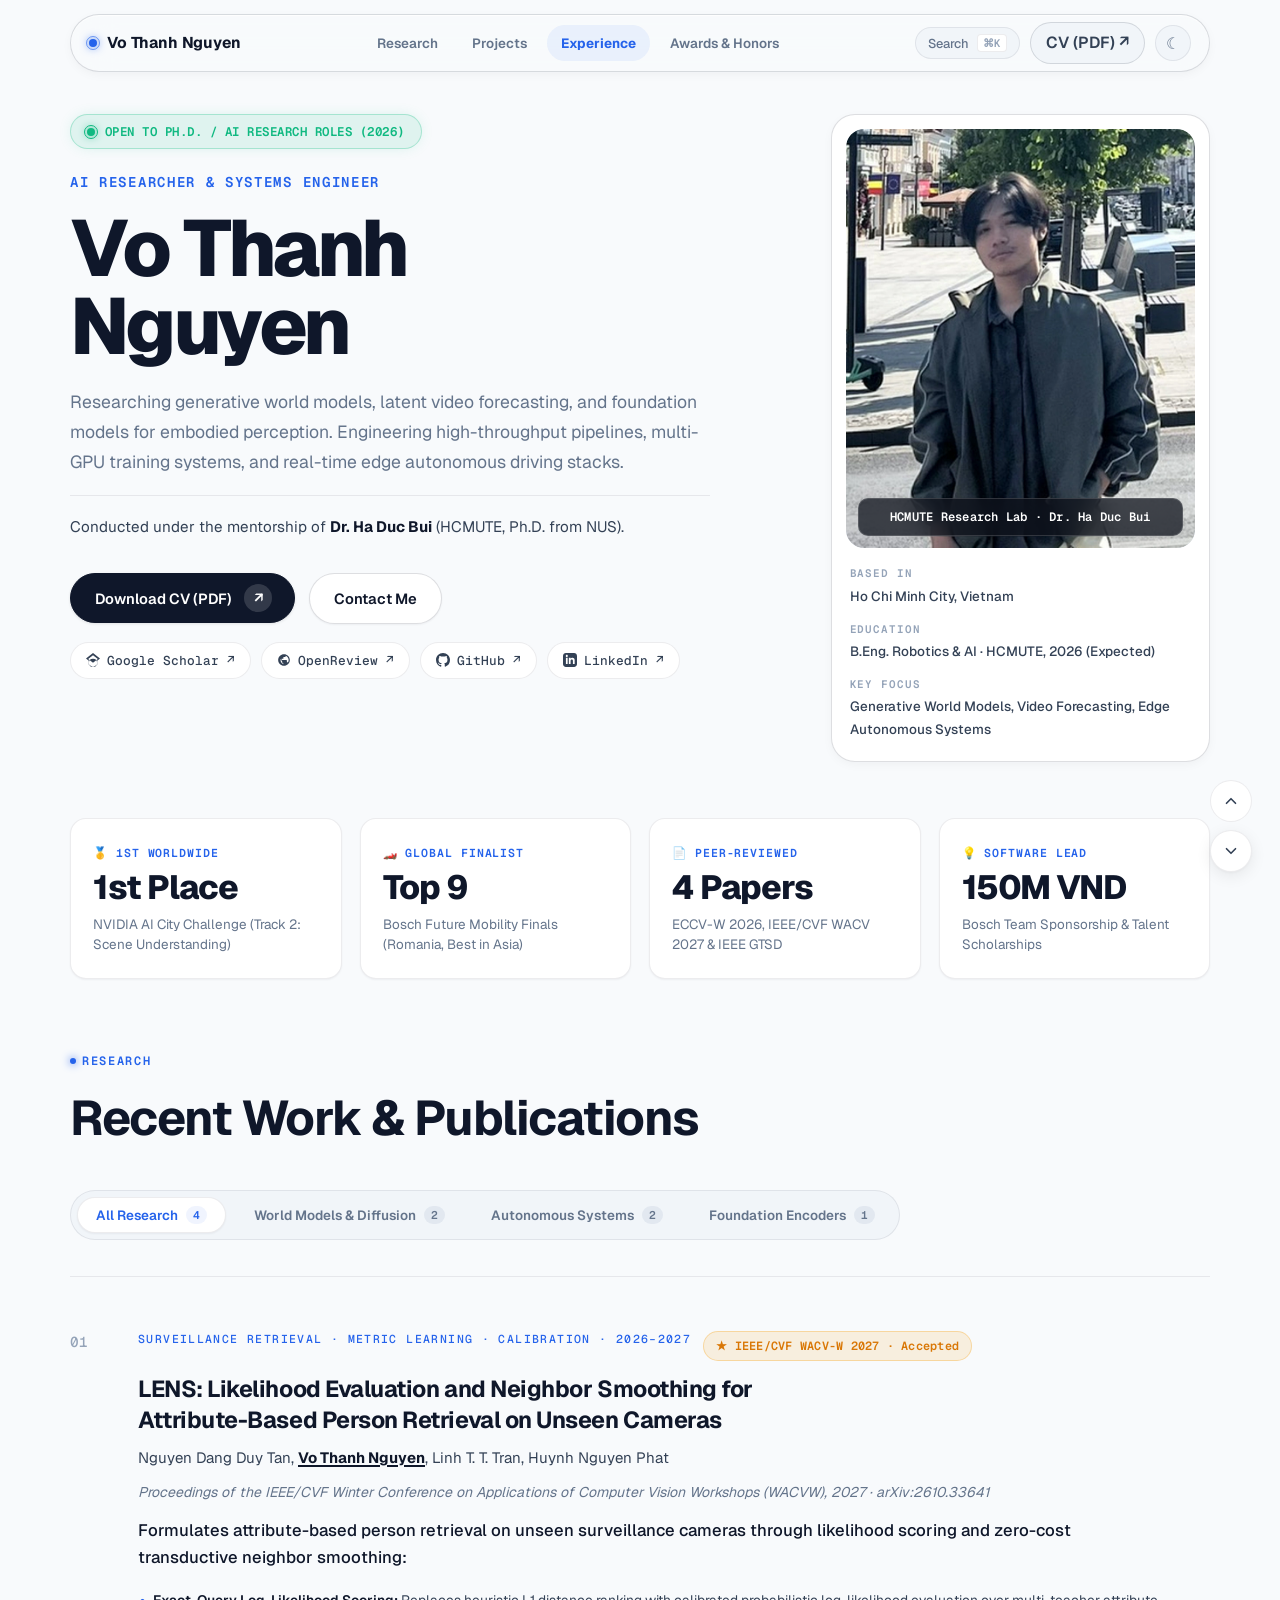
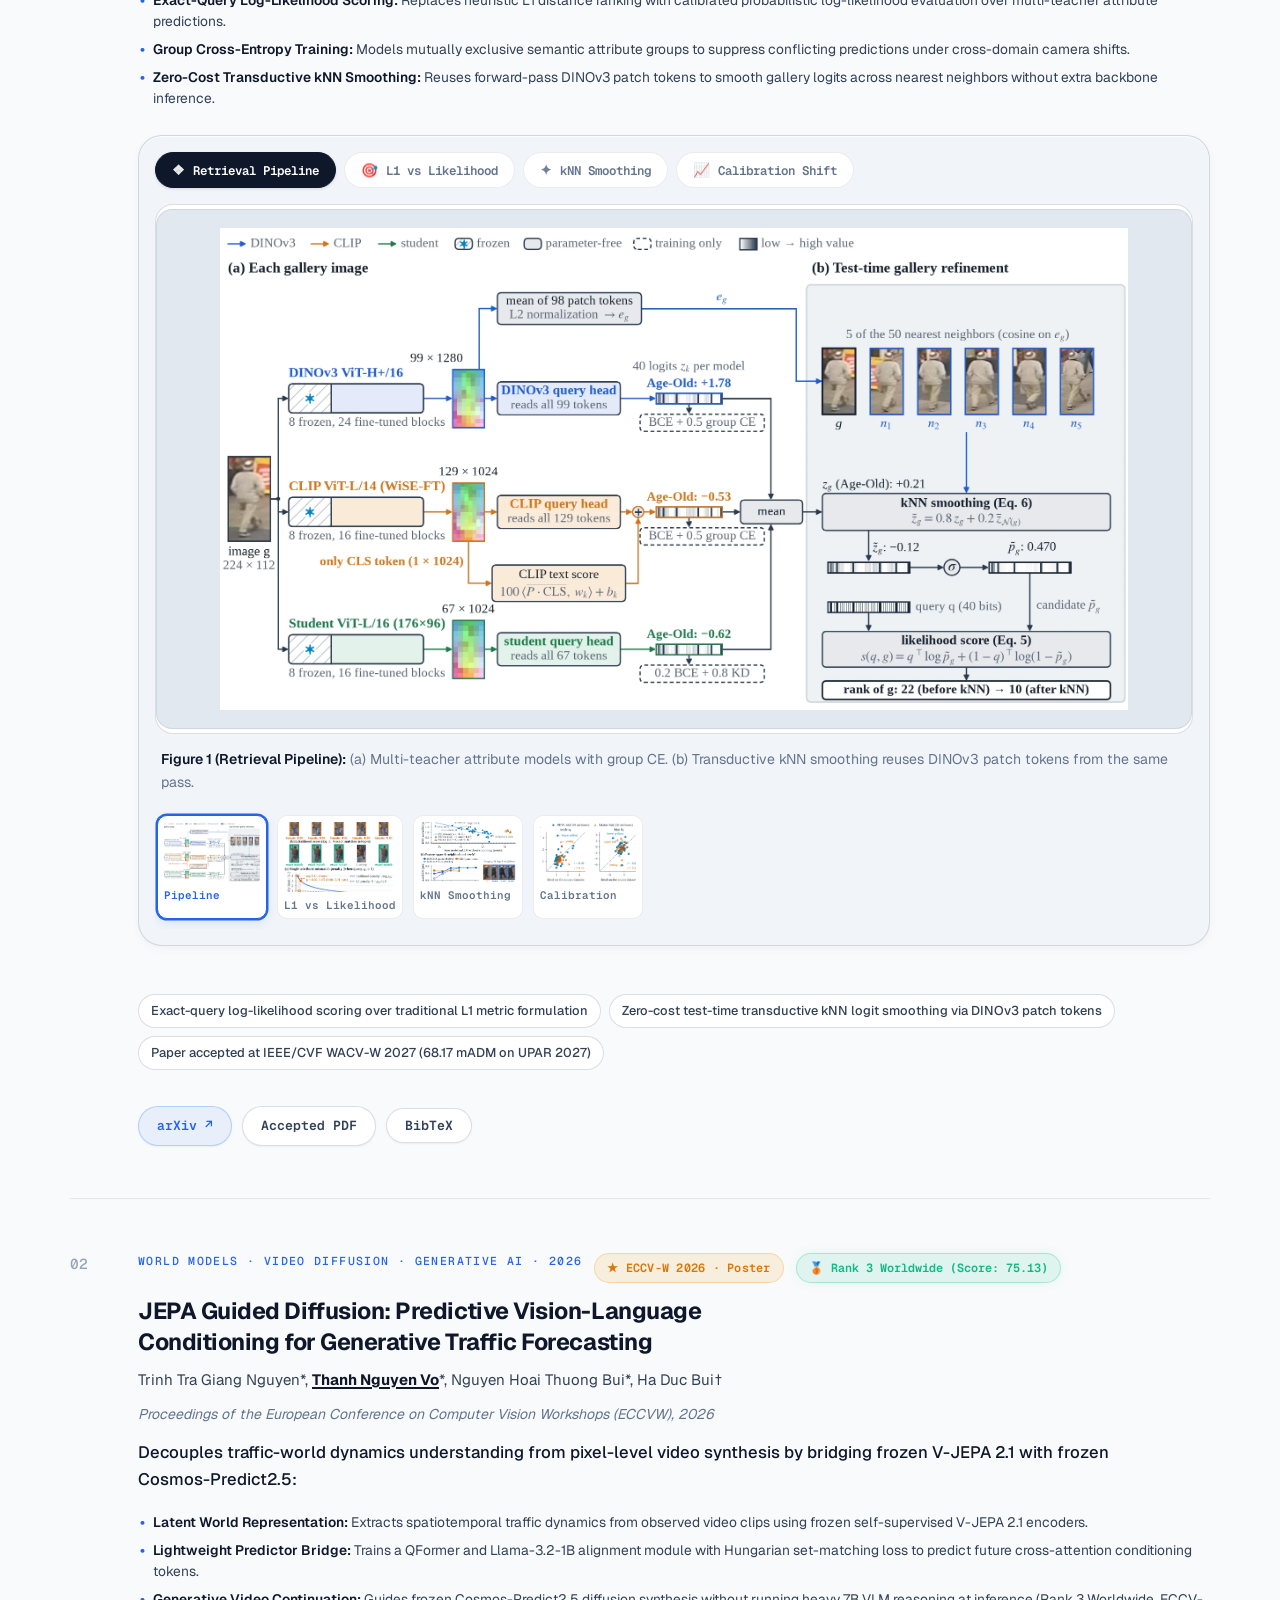
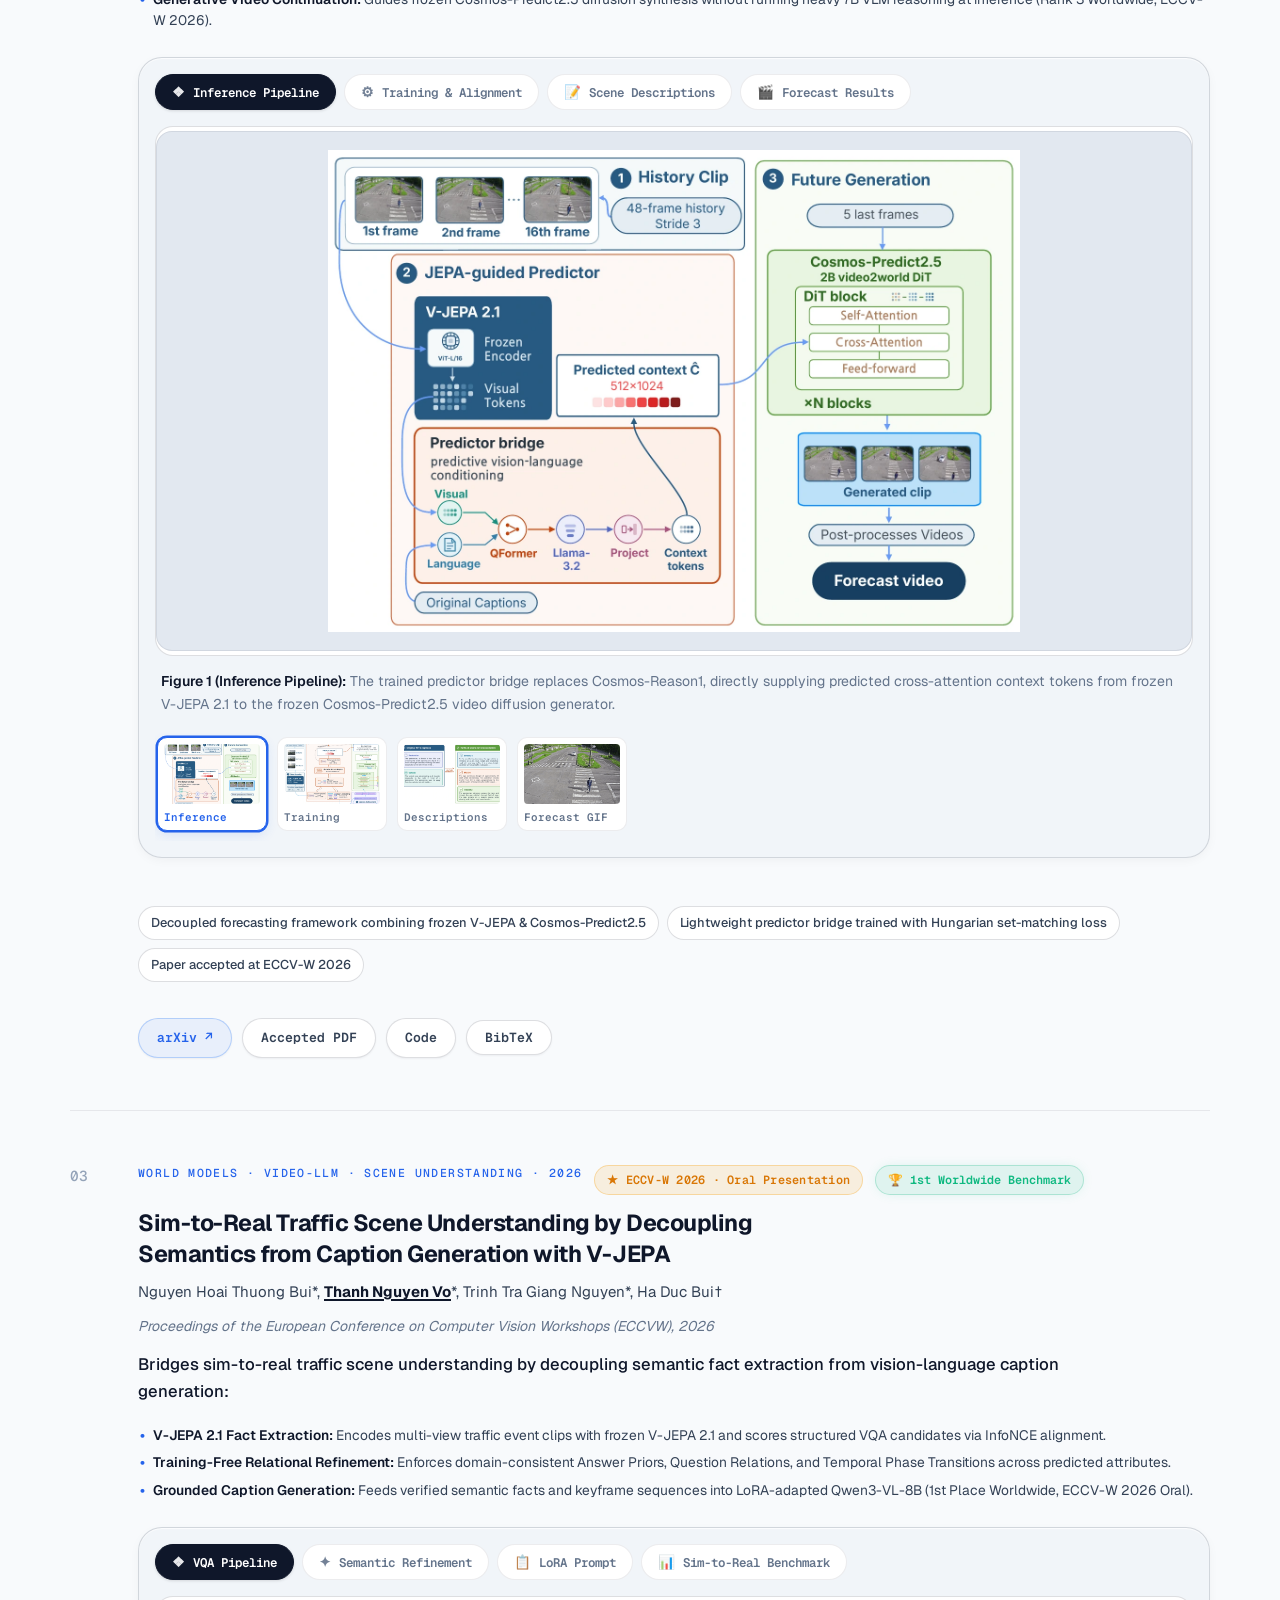
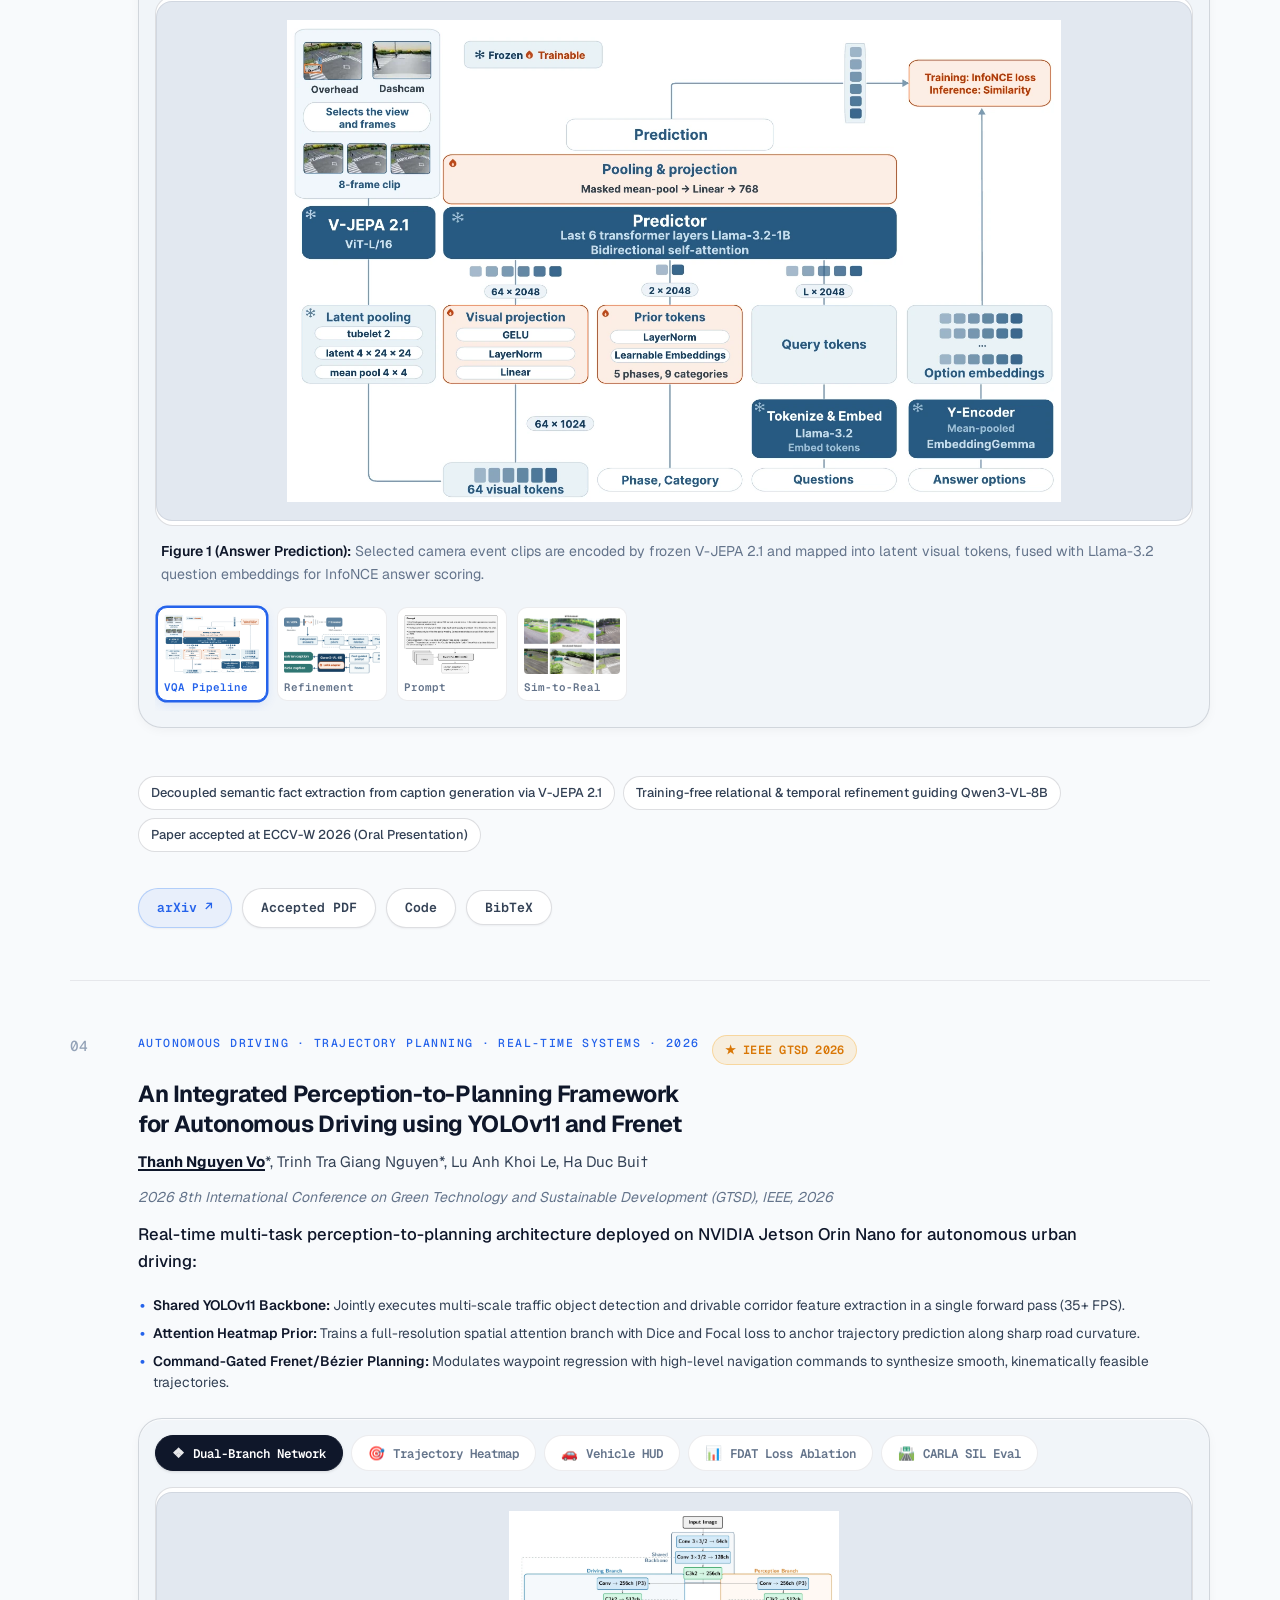
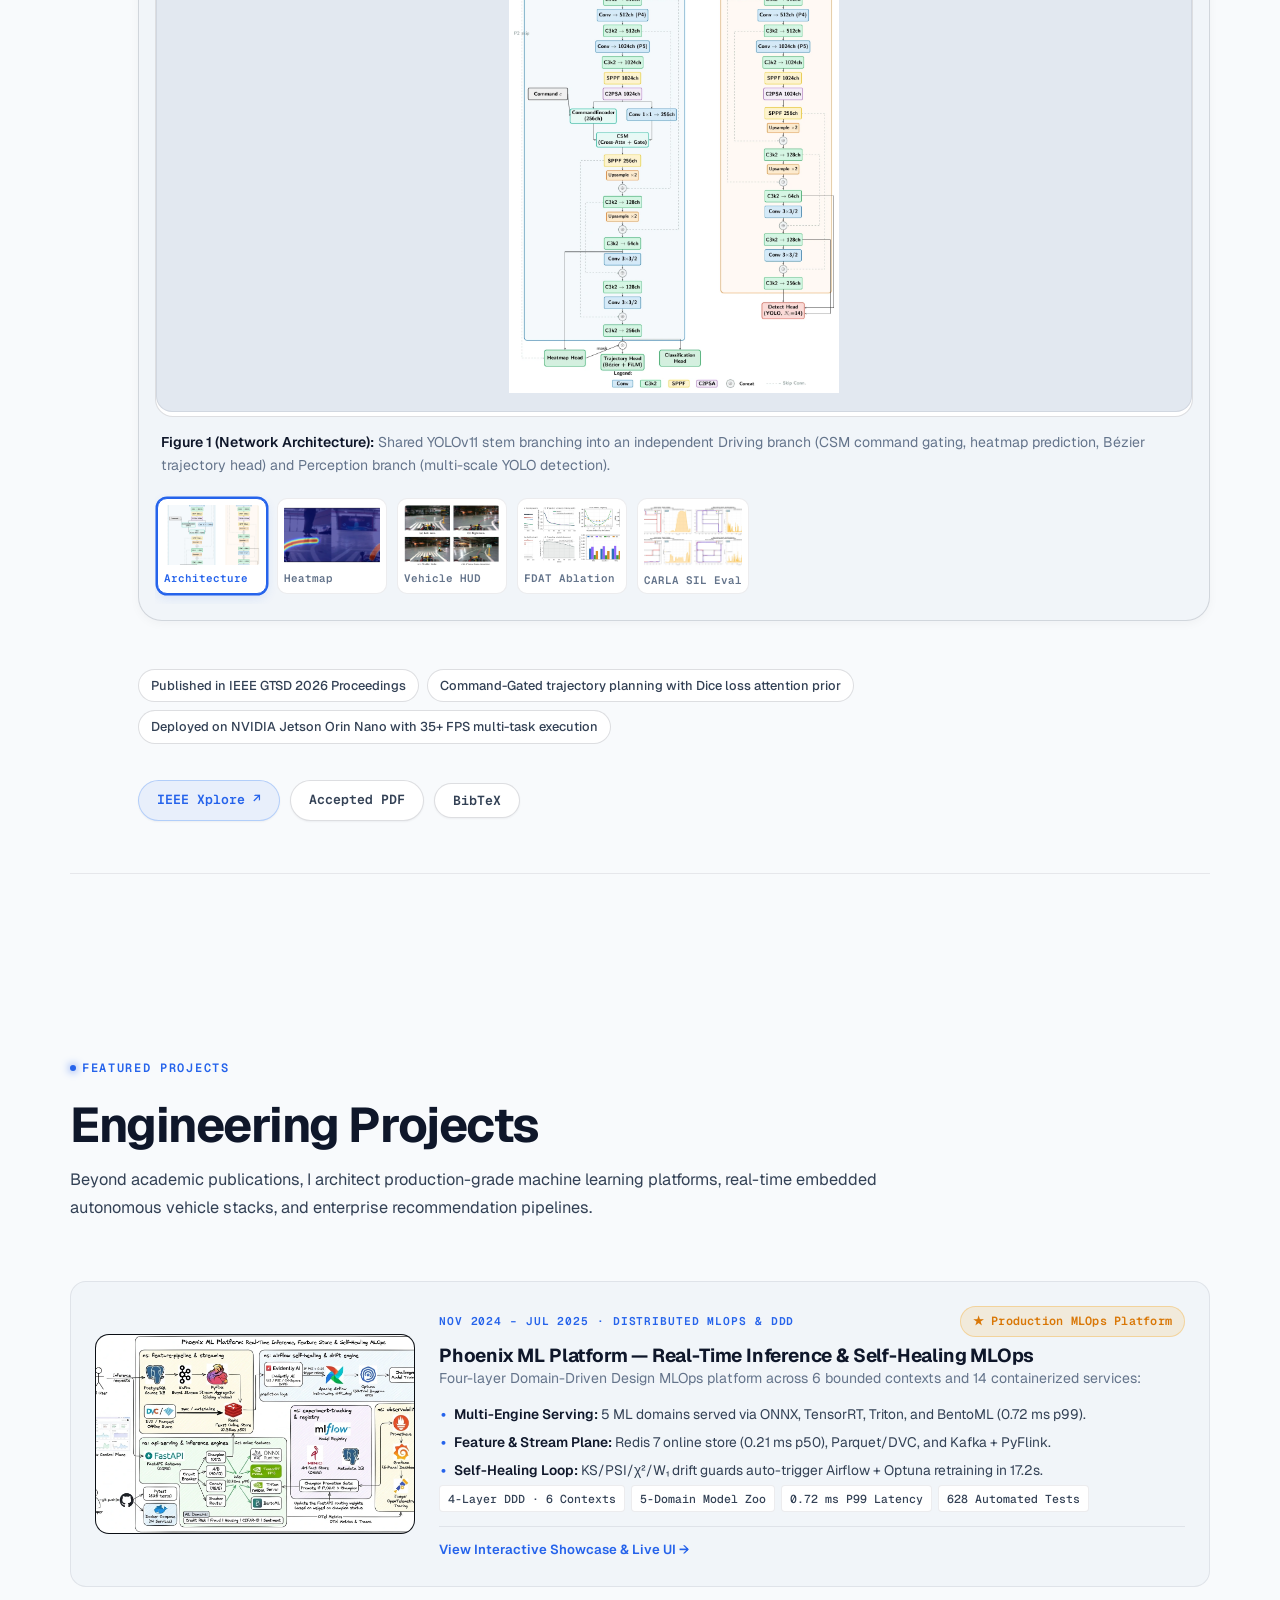
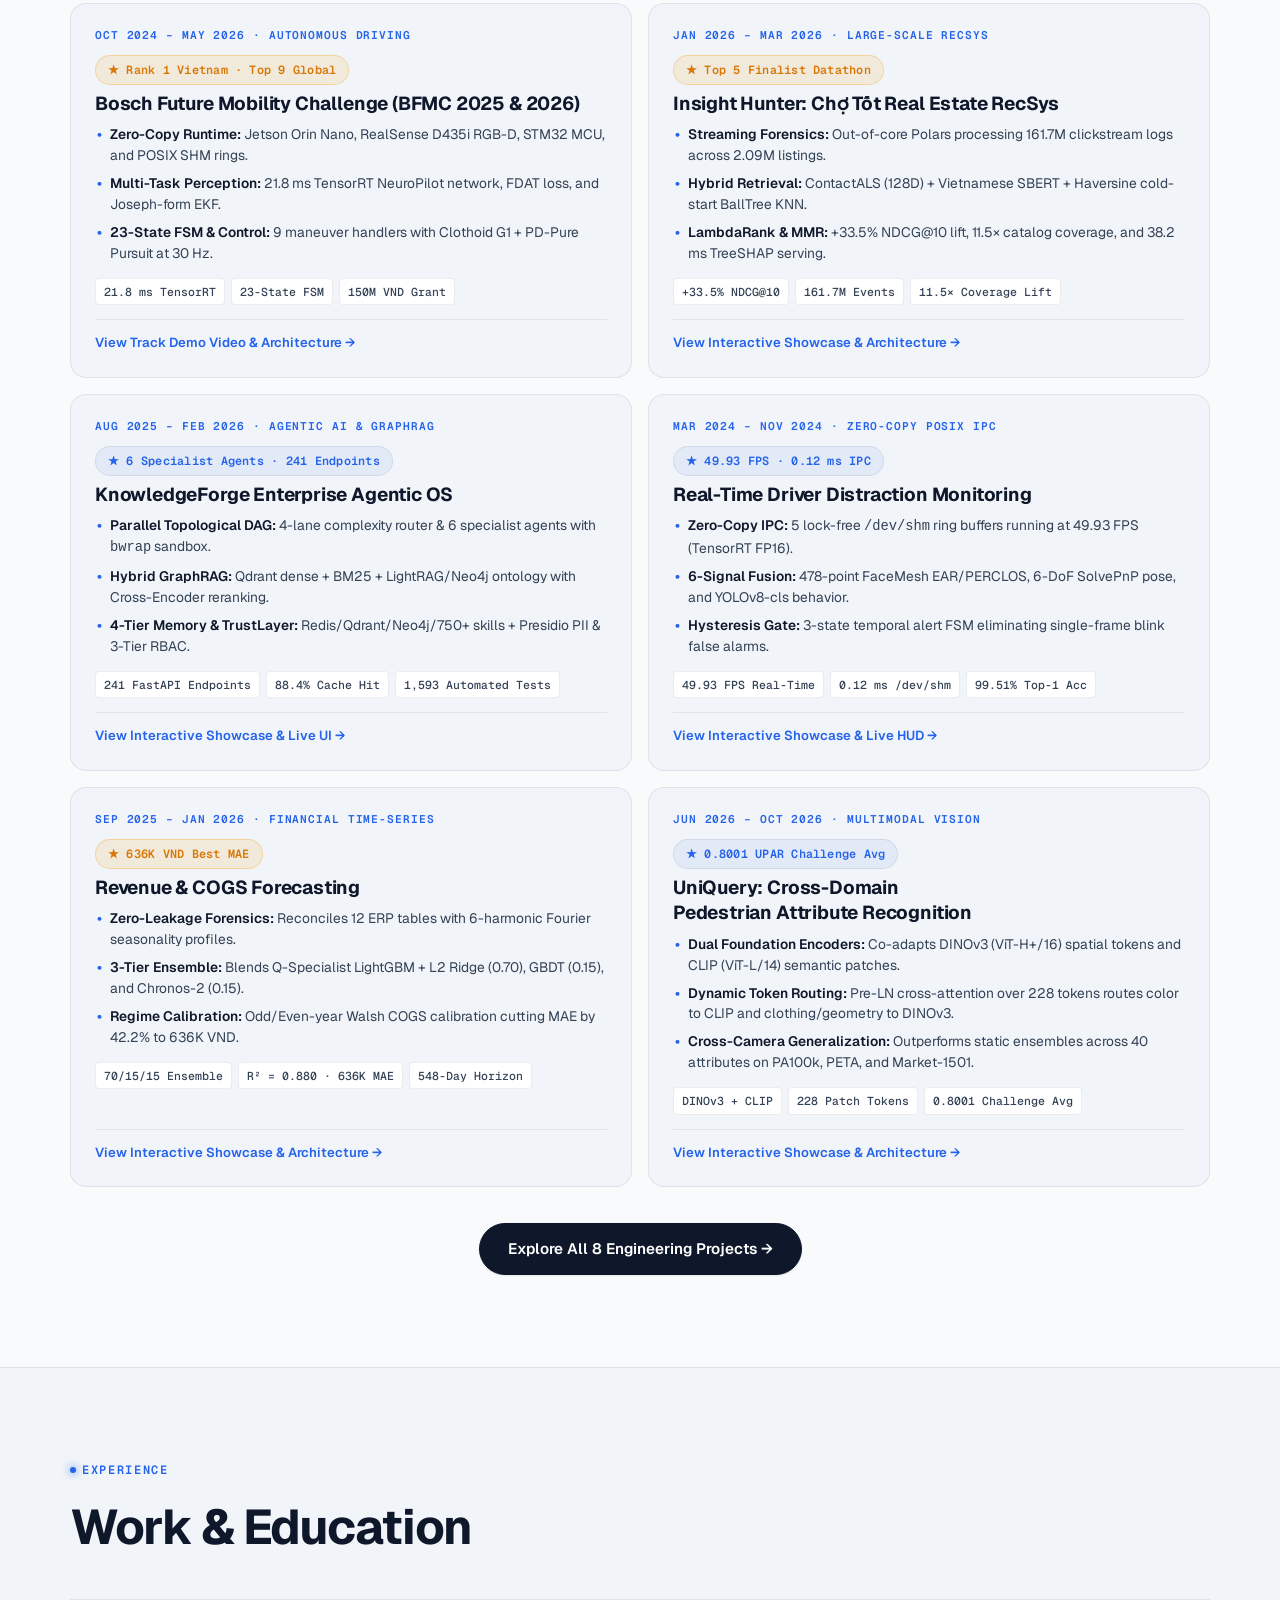
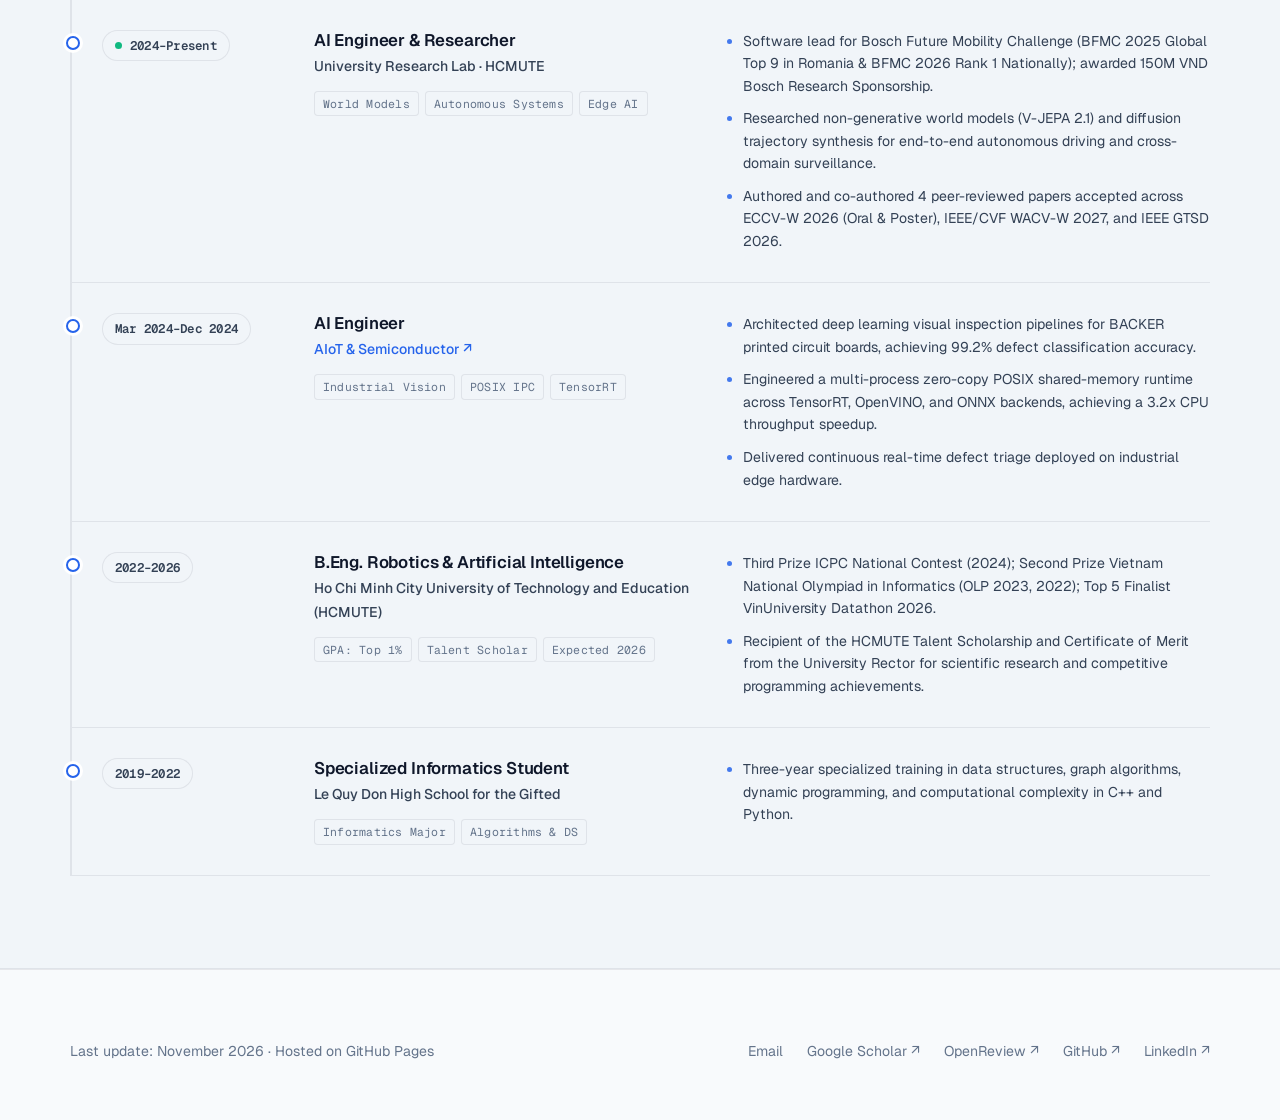
==== commit 712b4d8d: "Update profile avatar photo zoomed into face and torso" ====
--- a/index.html
+++ b/index.html
@@ -106,7 +106,7 @@
       <aside class="hero-aside">
         <div class="profile-card">
           <figure>
-            <img class="profile-photo" src="assets/profile-waterfront.webp" alt="Vo Thanh Nguyen" loading="eager">
+            <img class="profile-photo" src="assets/profile-waterfront.webp?v=20261107" alt="Vo Thanh Nguyen" loading="eager">
             <div class="profile-badge-overlay">HCMUTE Research Lab · Dr. Ha Duc Bui</div>
           </figure>
           <ul class="profile-meta-list">
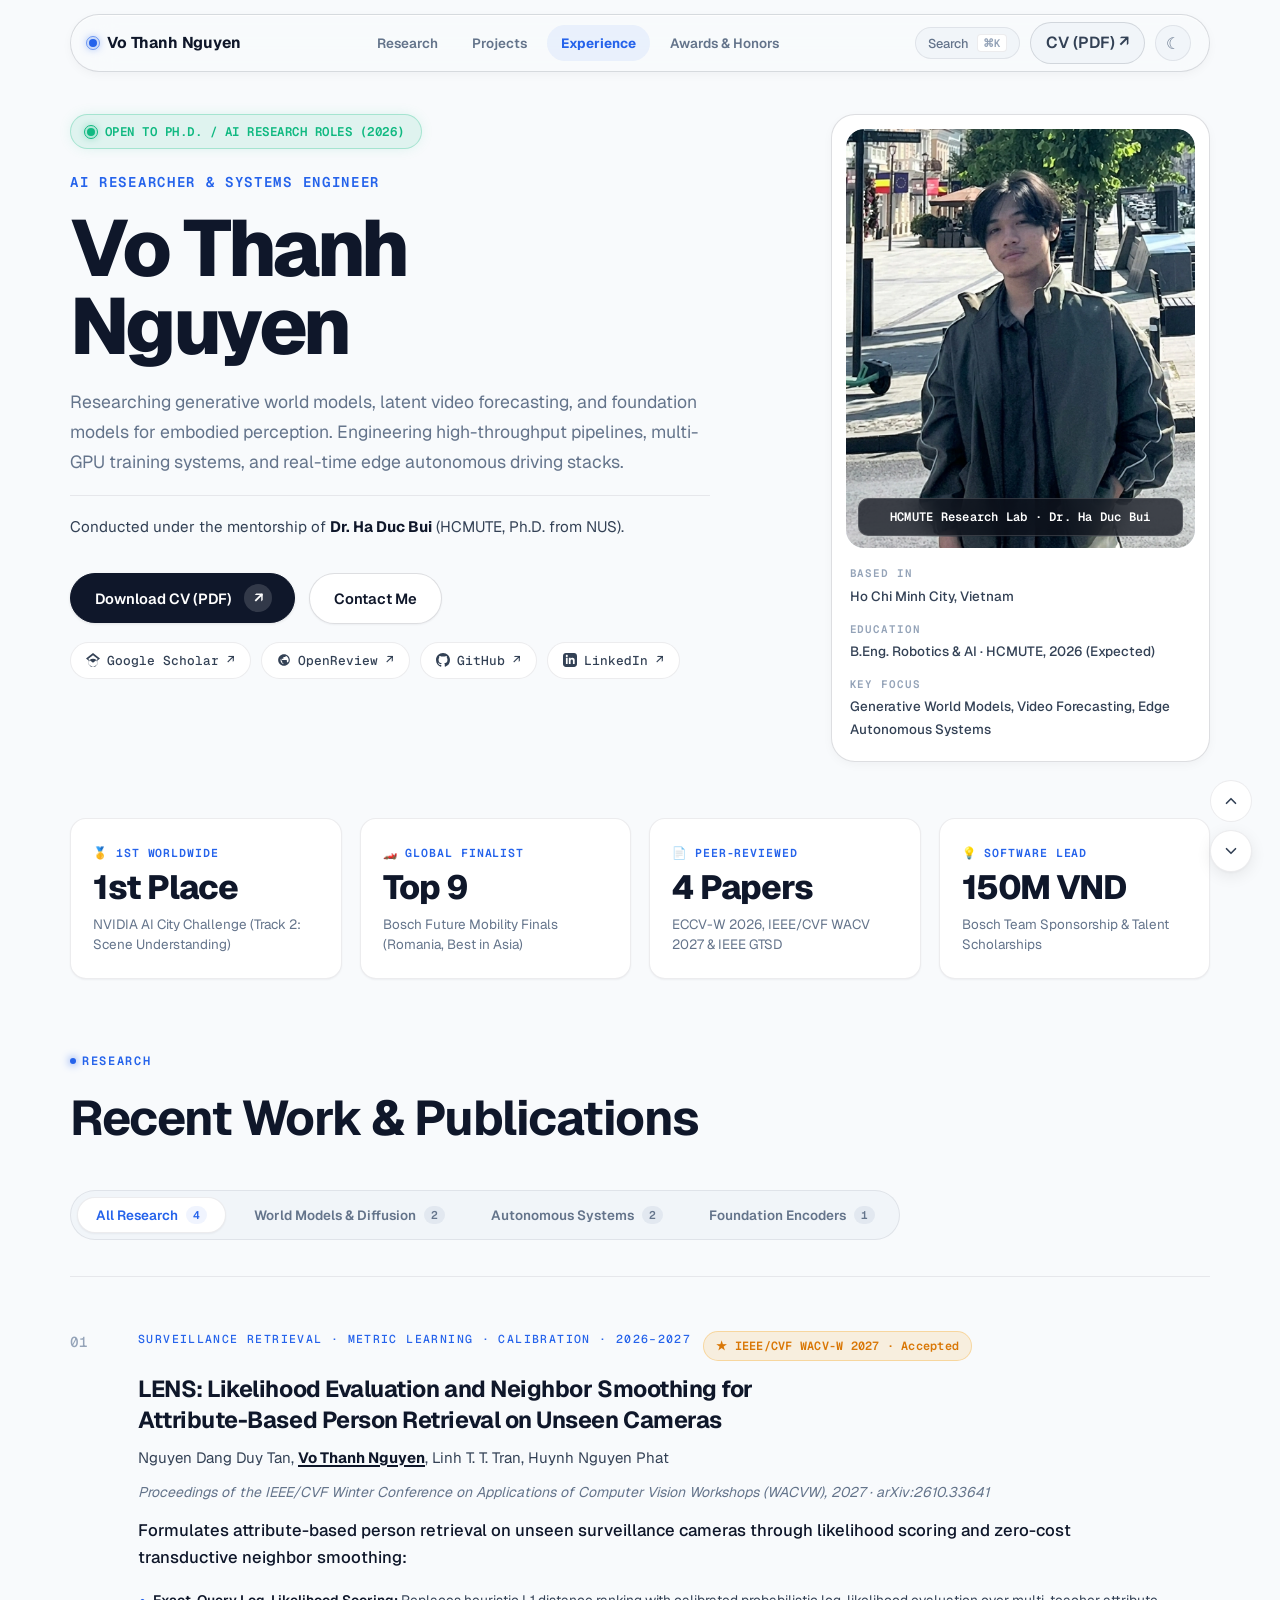
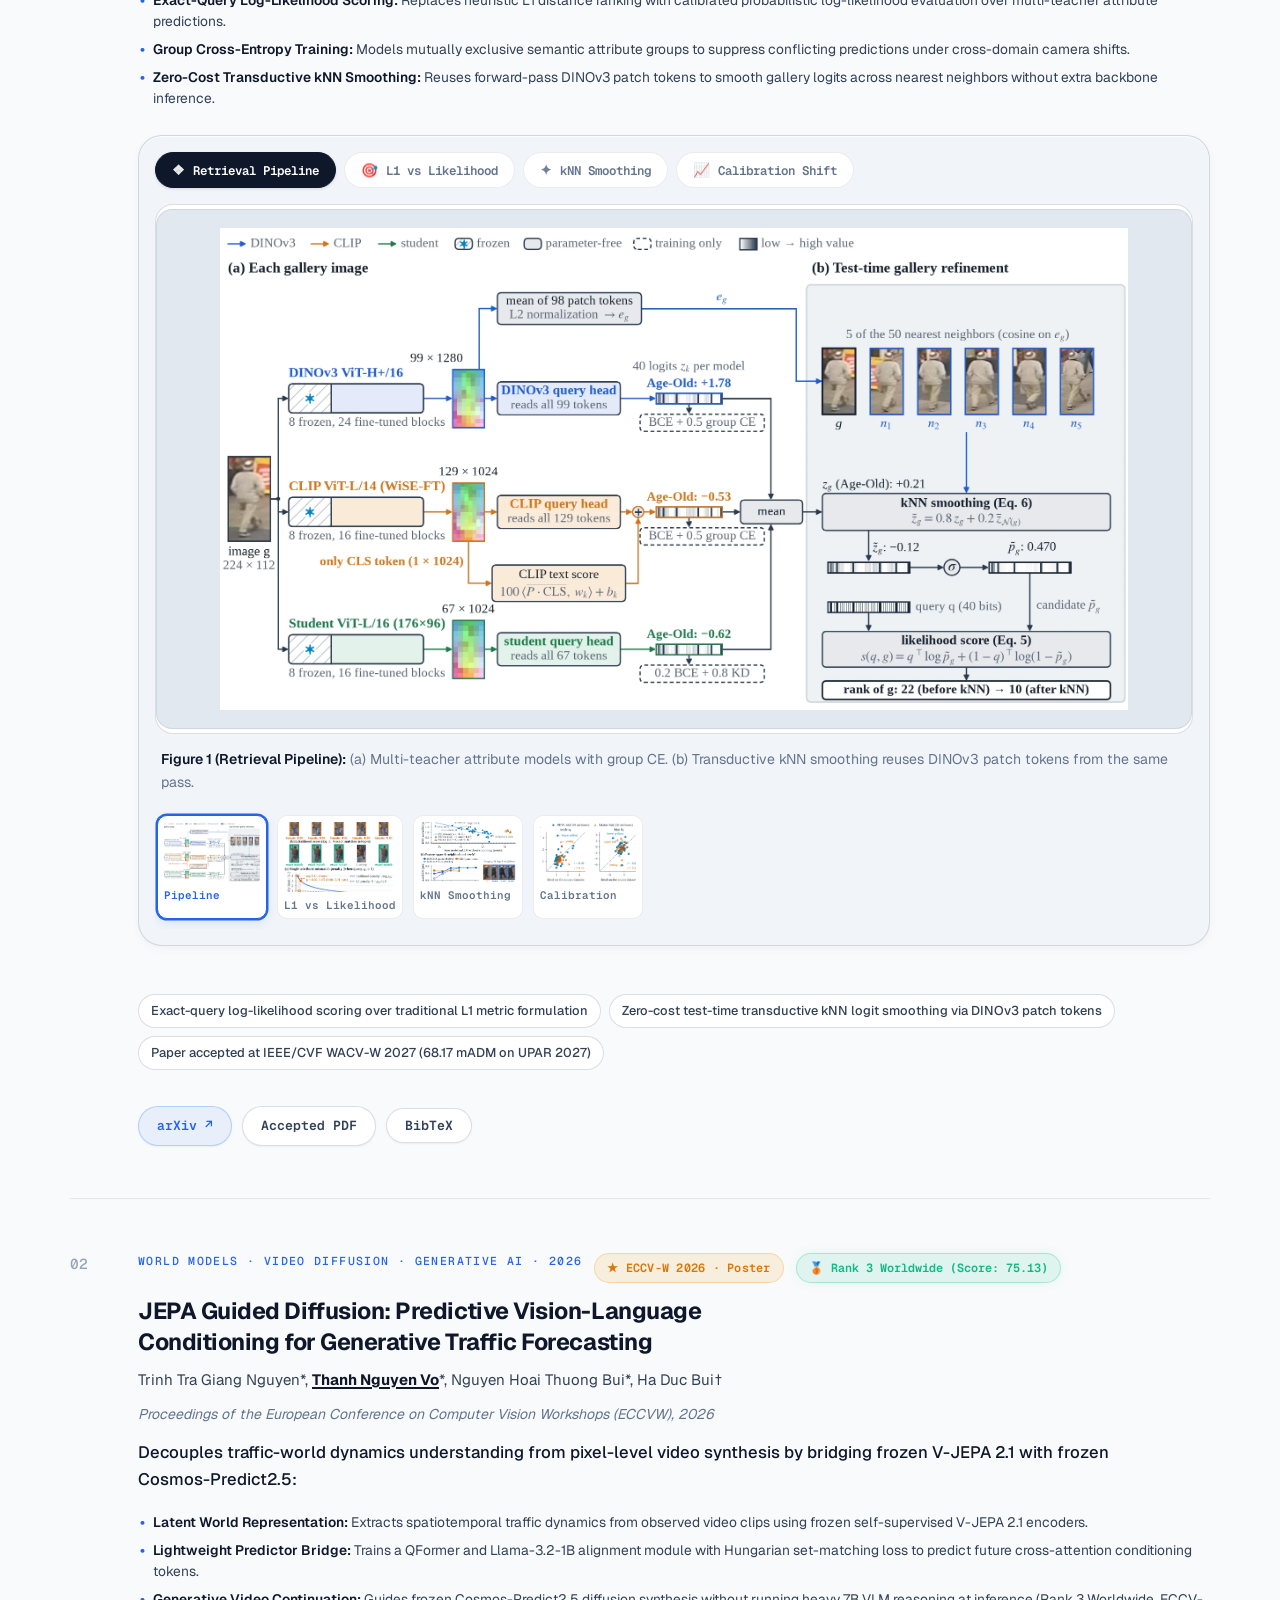
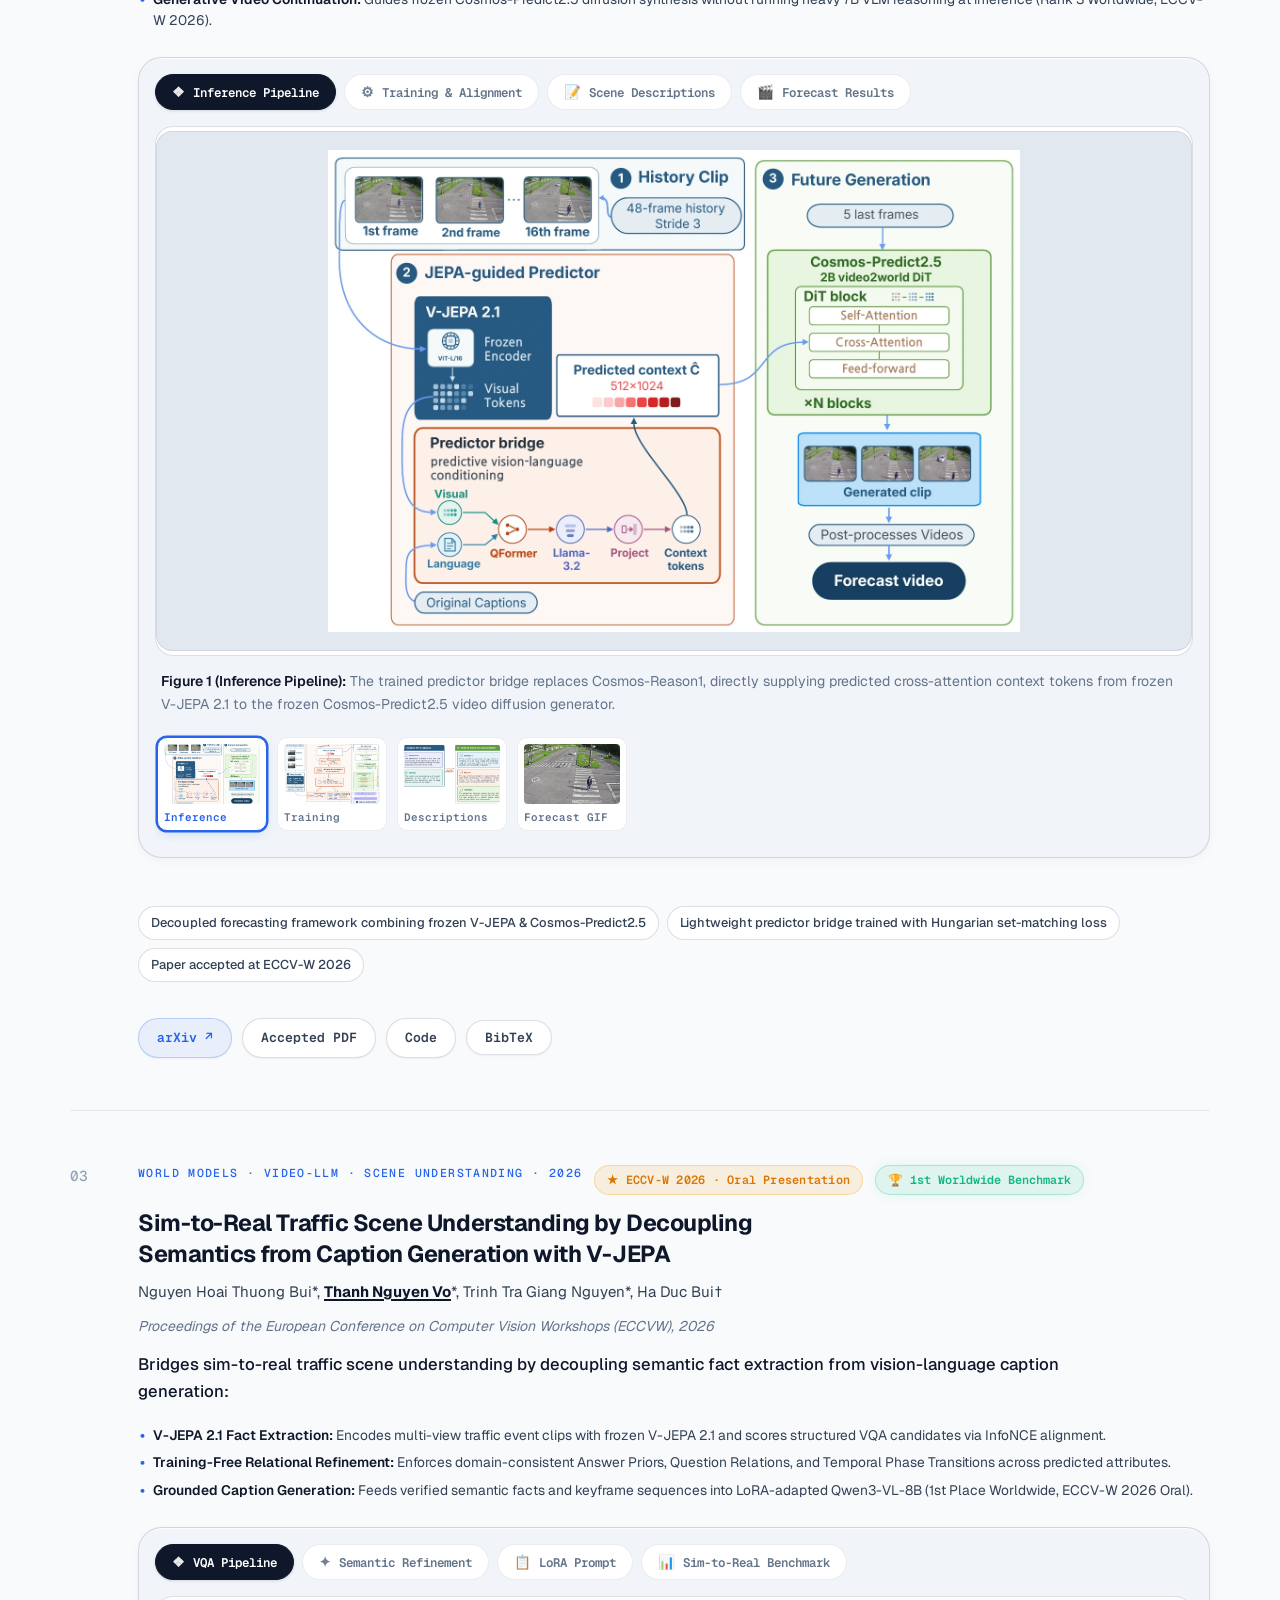
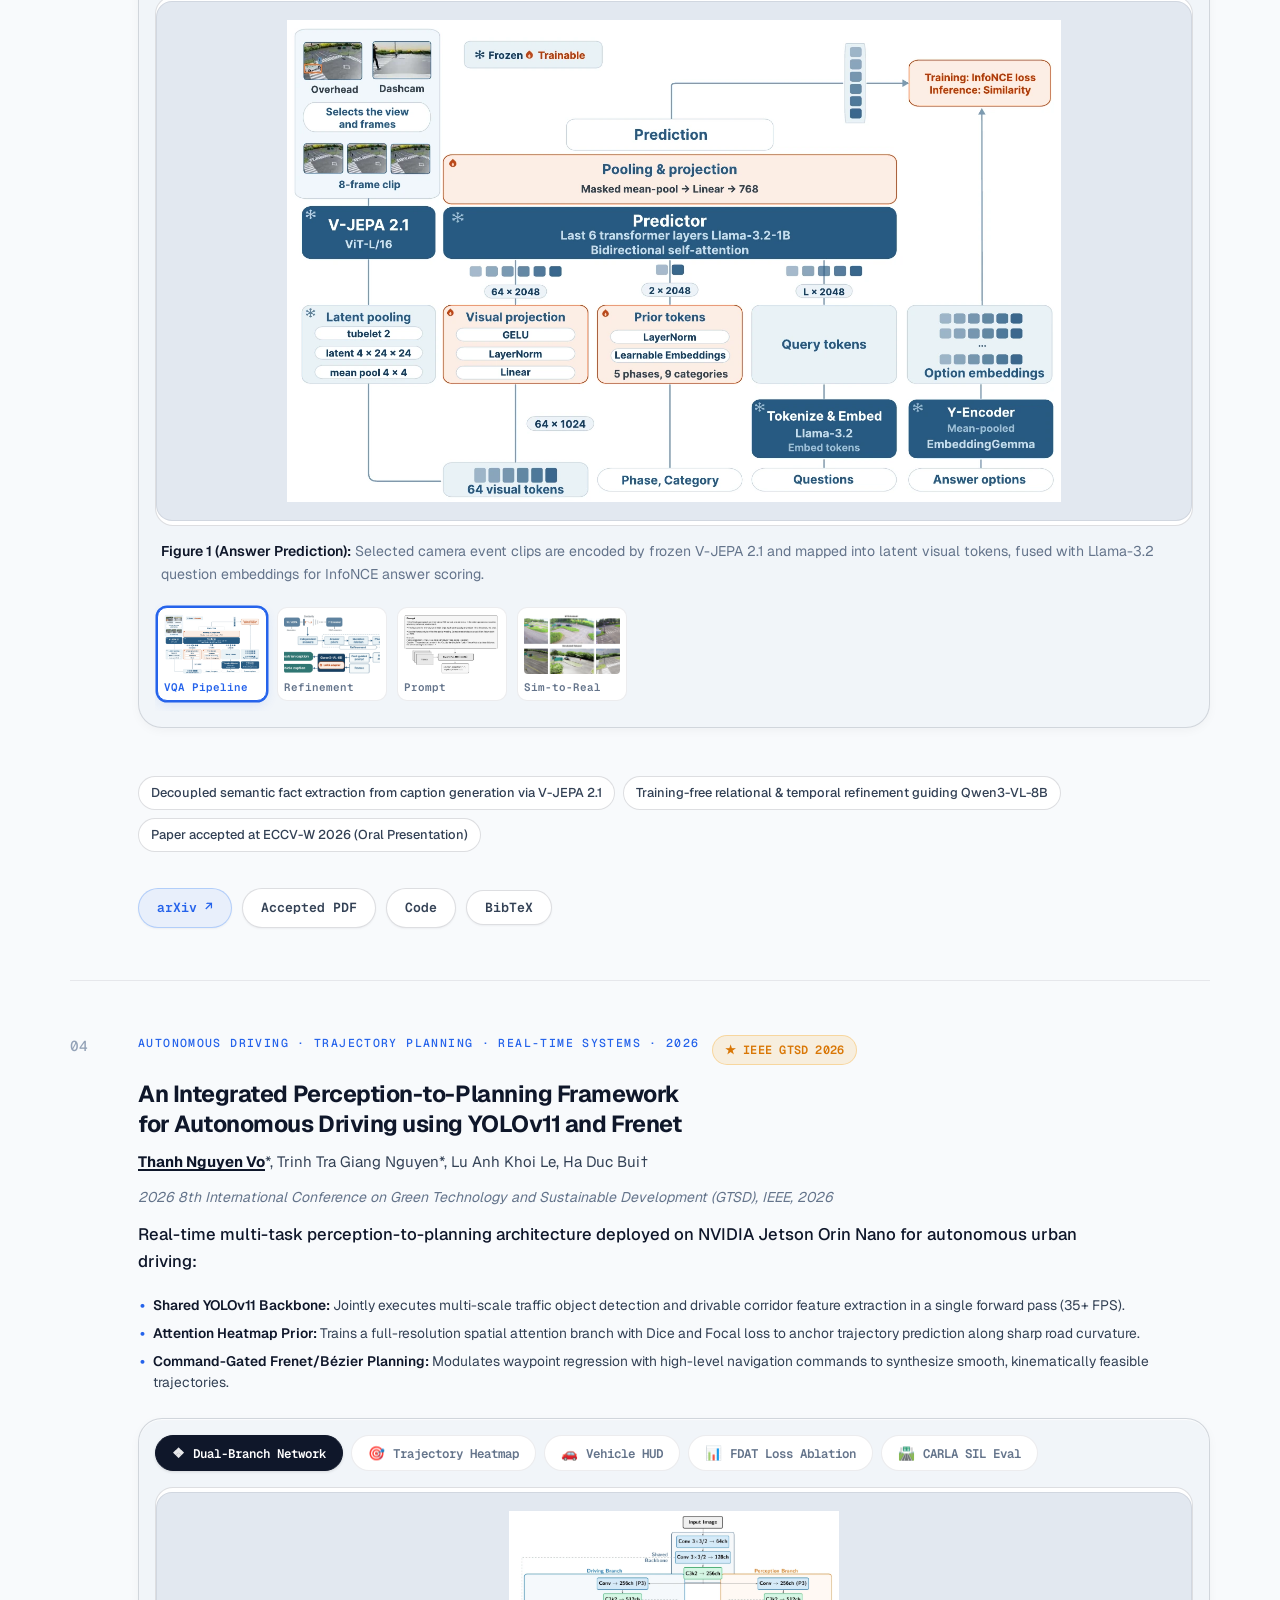
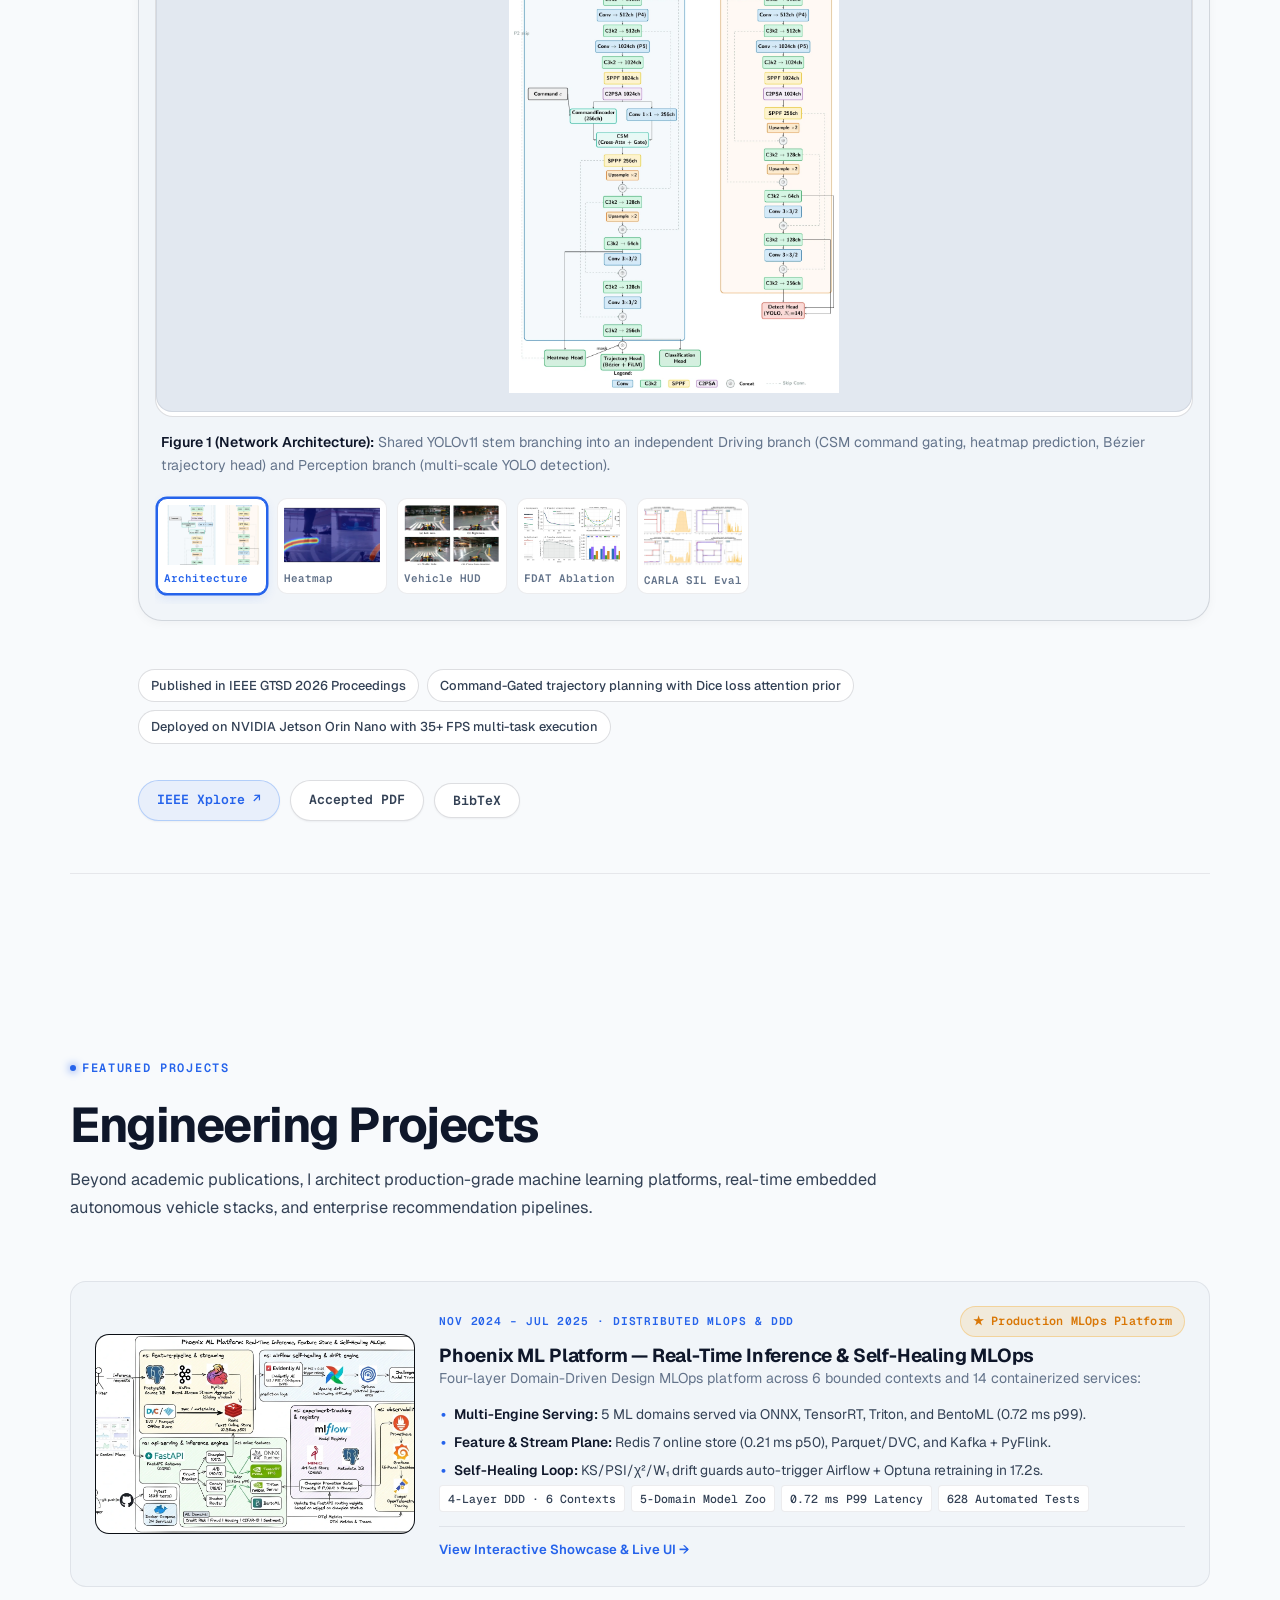
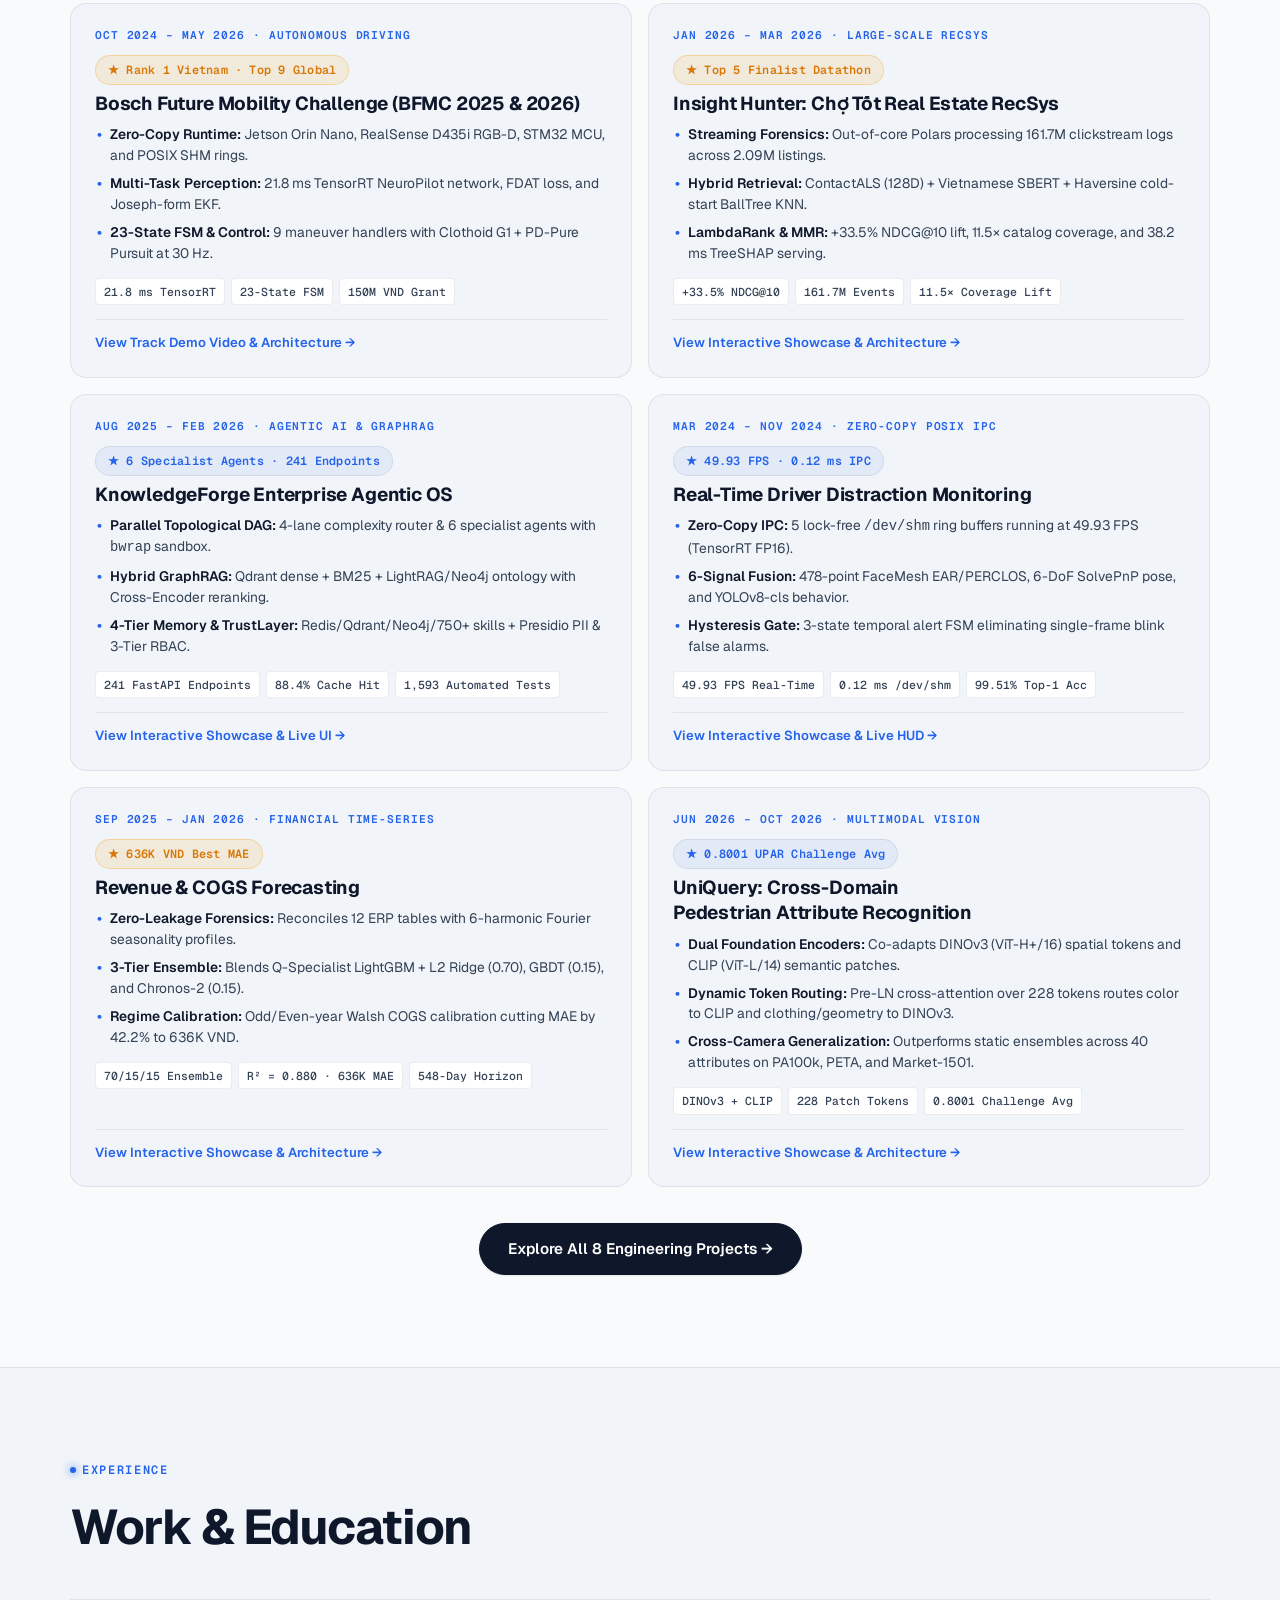
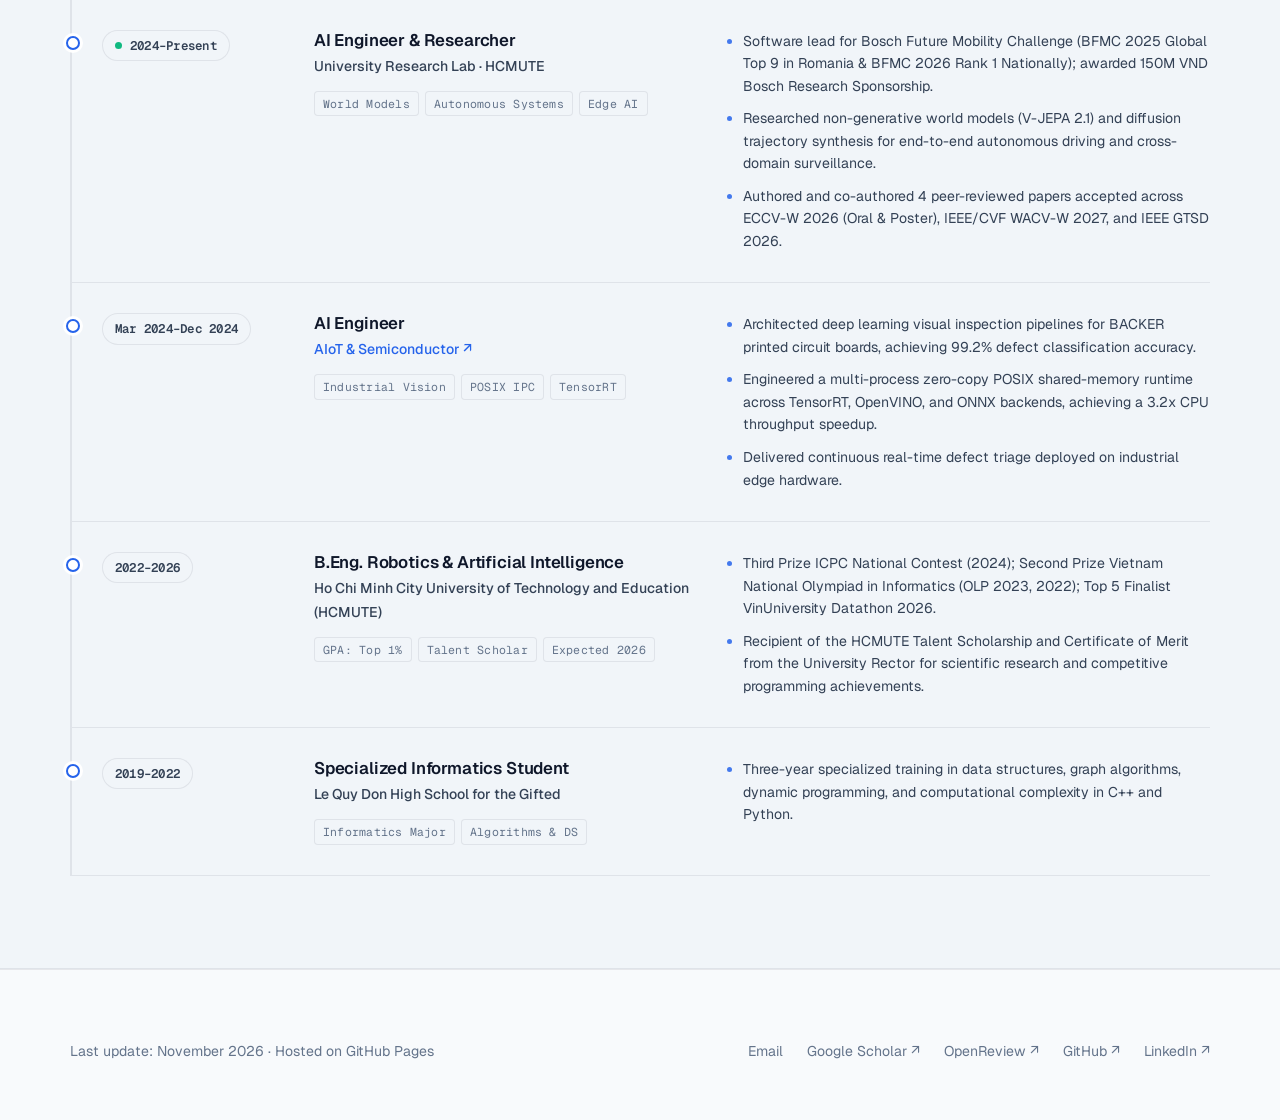
==== commit f9242be5: "Enhance avatar portrait with 4x super-resolution and deblurring" ====
--- a/index.html
+++ b/index.html
@@ -106,7 +106,7 @@
       <aside class="hero-aside">
         <div class="profile-card">
           <figure>
-            <img class="profile-photo" src="assets/profile-waterfront.webp?v=20261107" alt="Vo Thanh Nguyen" loading="eager">
+            <img class="profile-photo" src="assets/profile-waterfront.webp?v=20261107hd" alt="Vo Thanh Nguyen" loading="eager">
             <div class="profile-badge-overlay">HCMUTE Research Lab · Dr. Ha Duc Bui</div>
           </figure>
           <ul class="profile-meta-list">
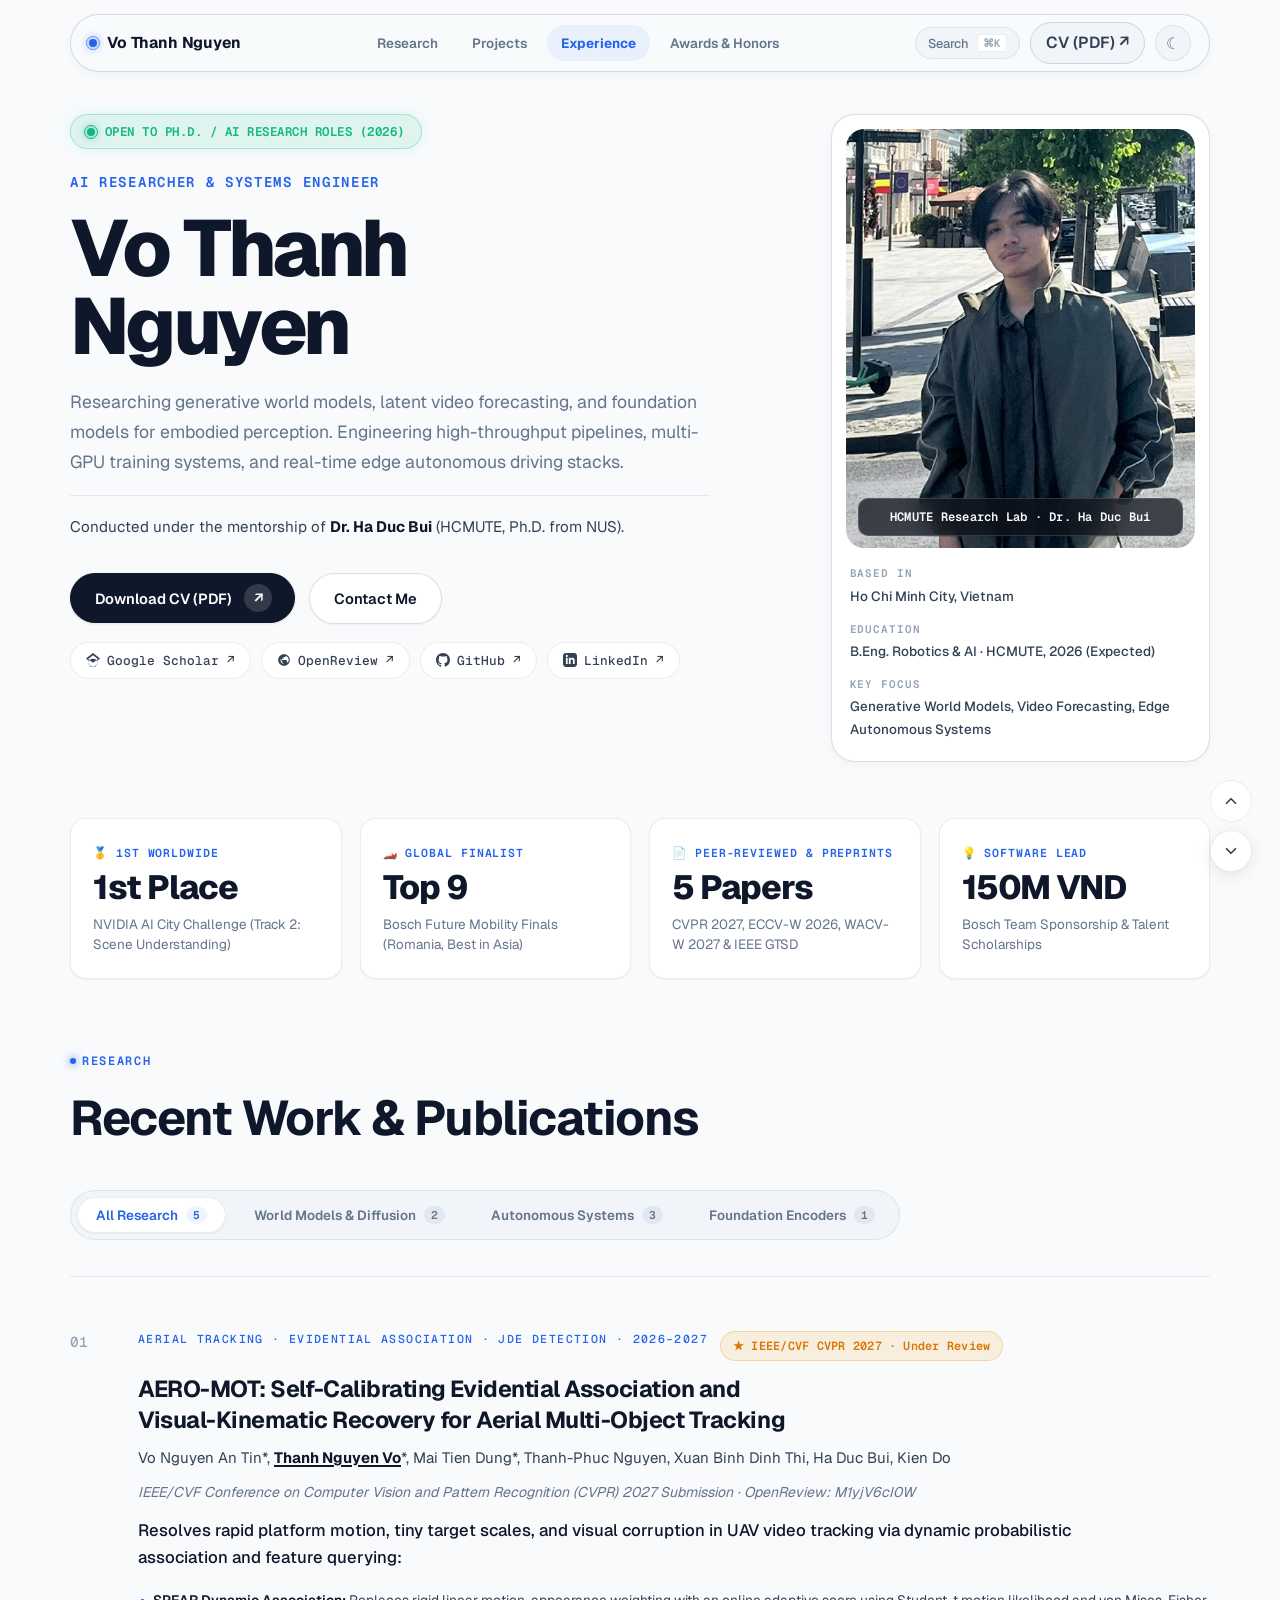
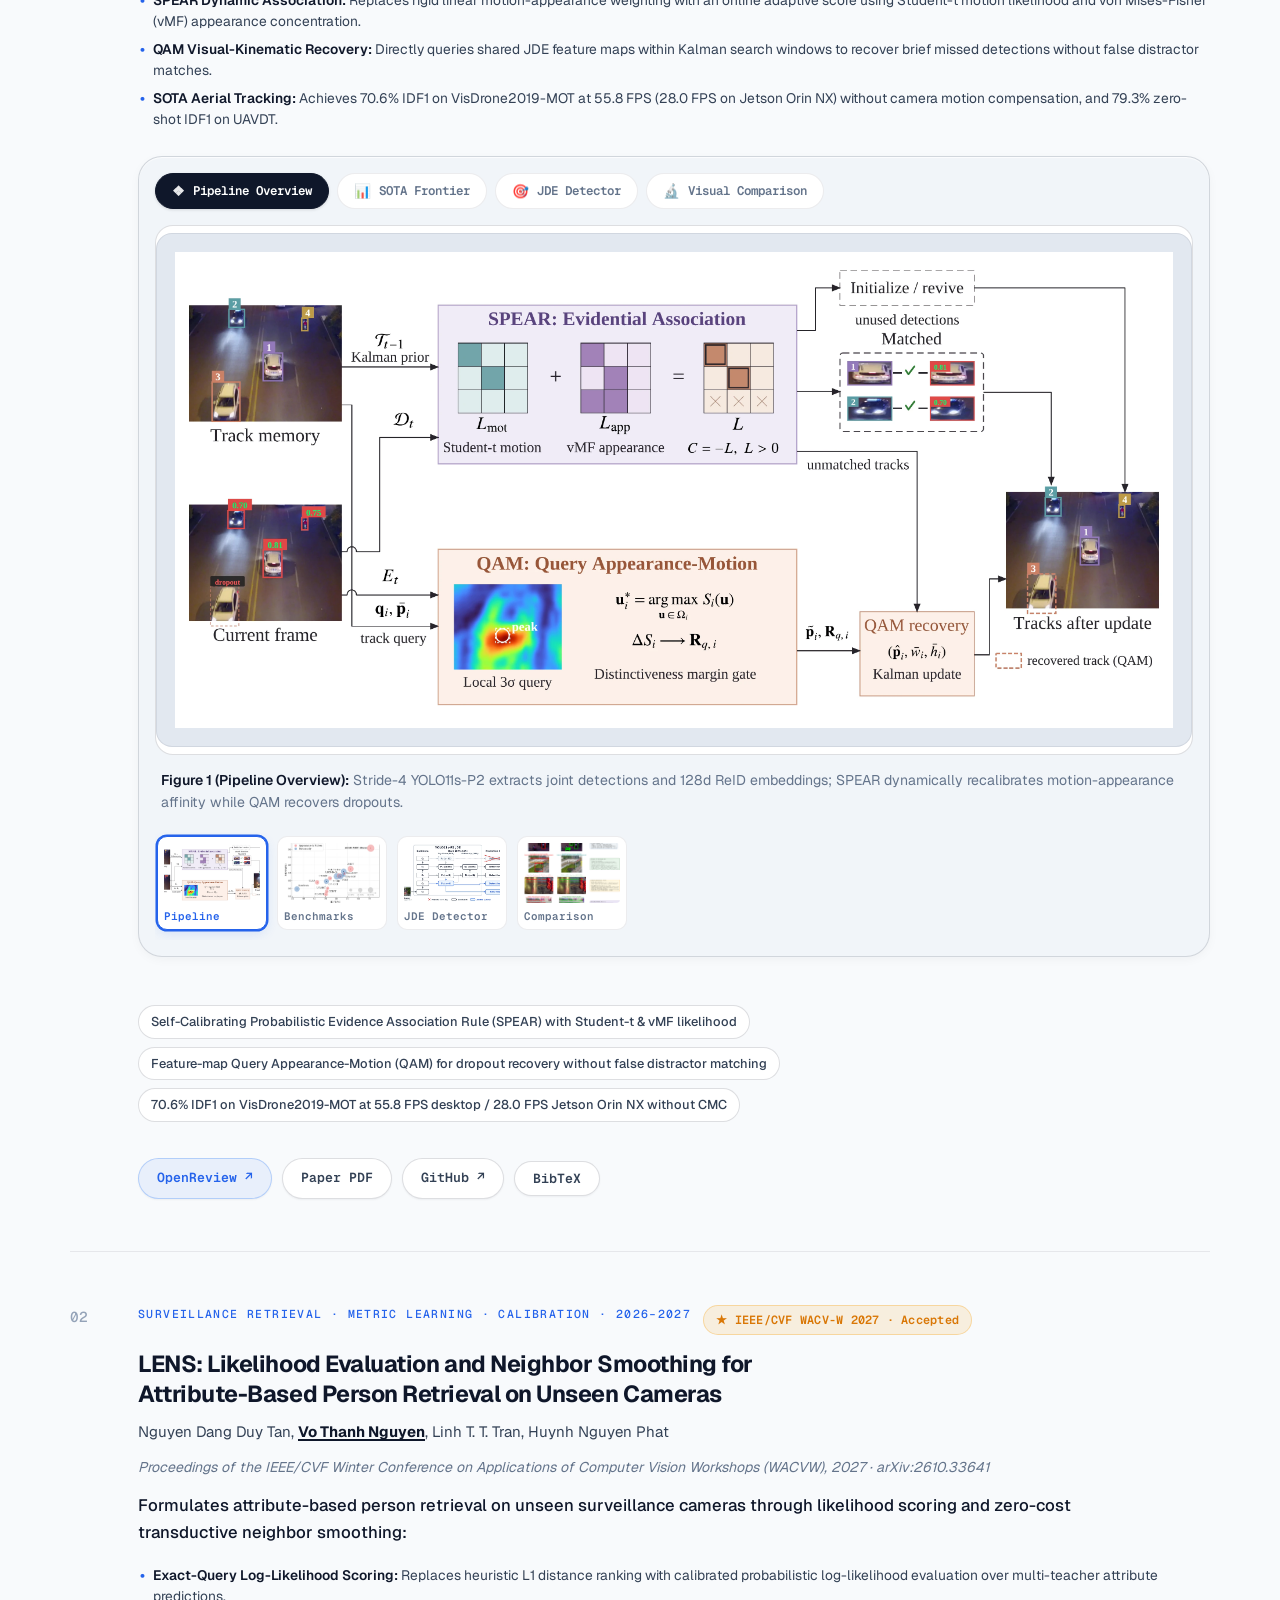
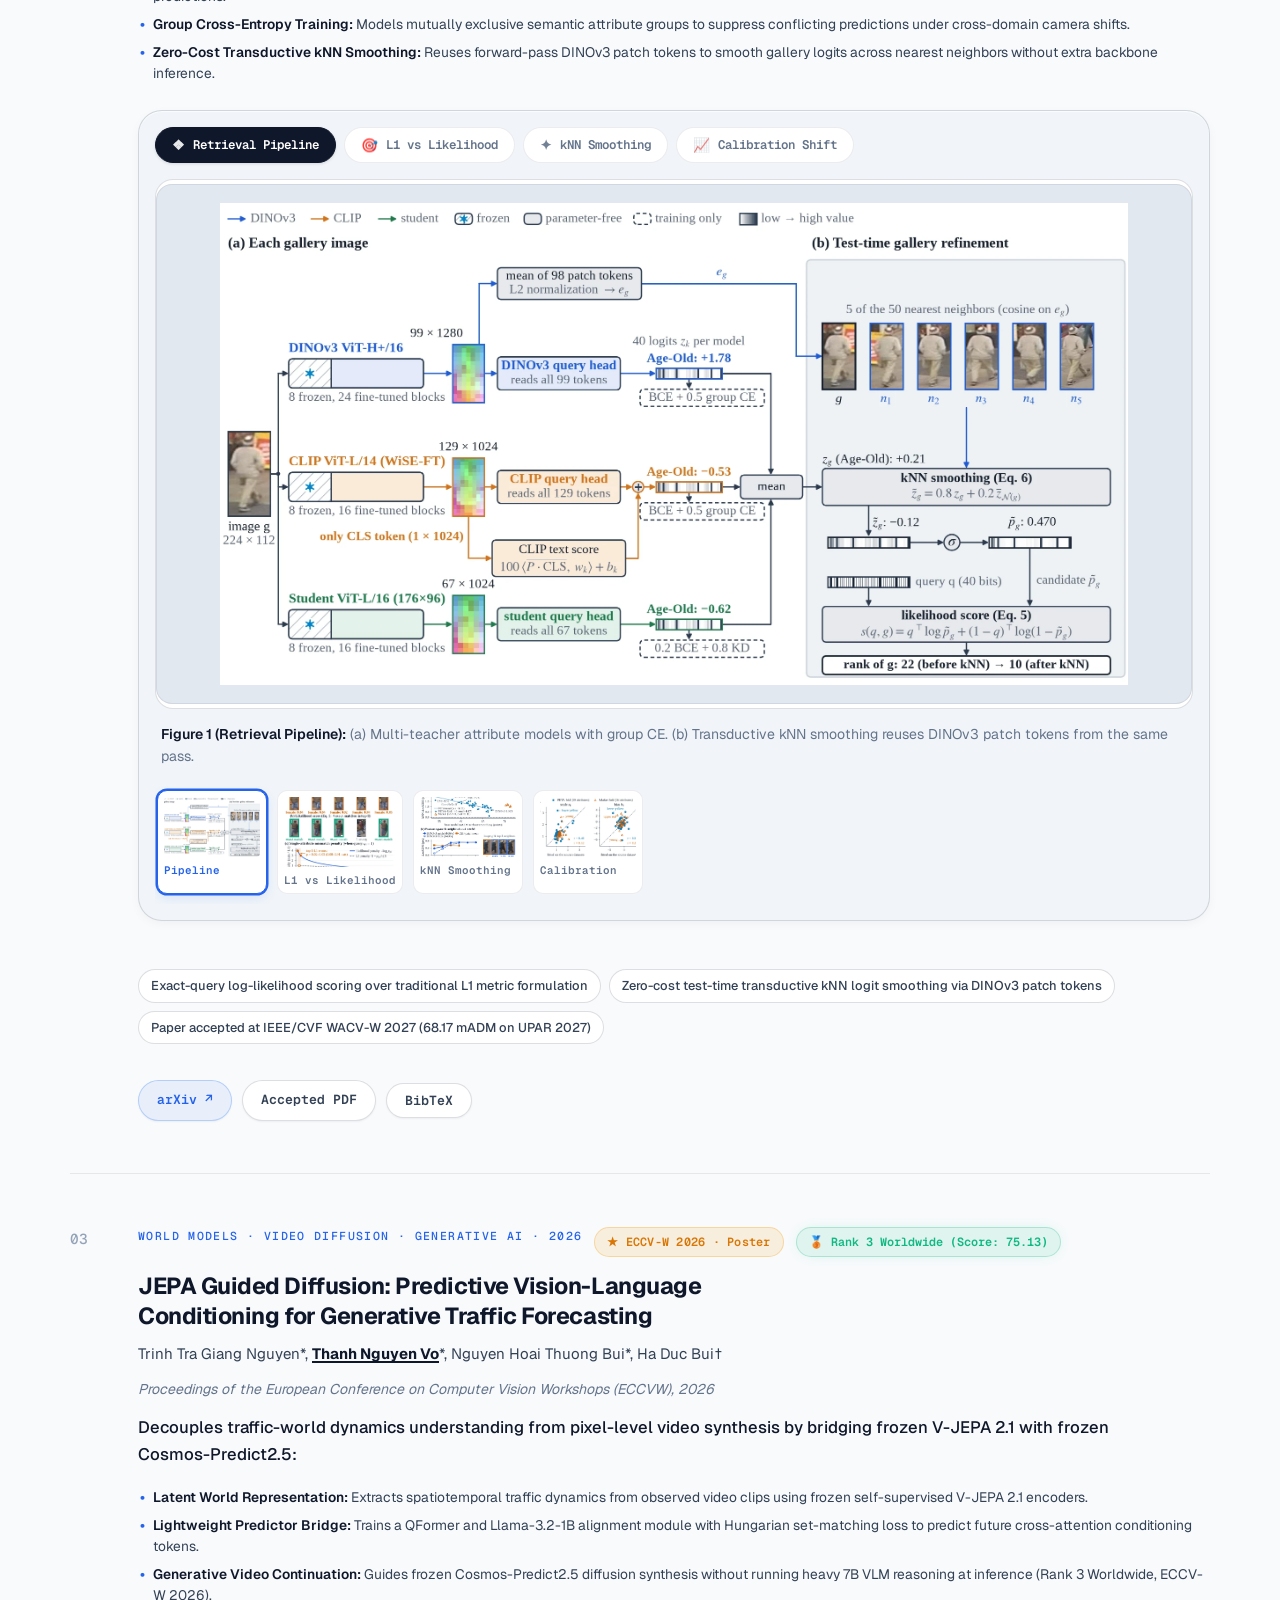
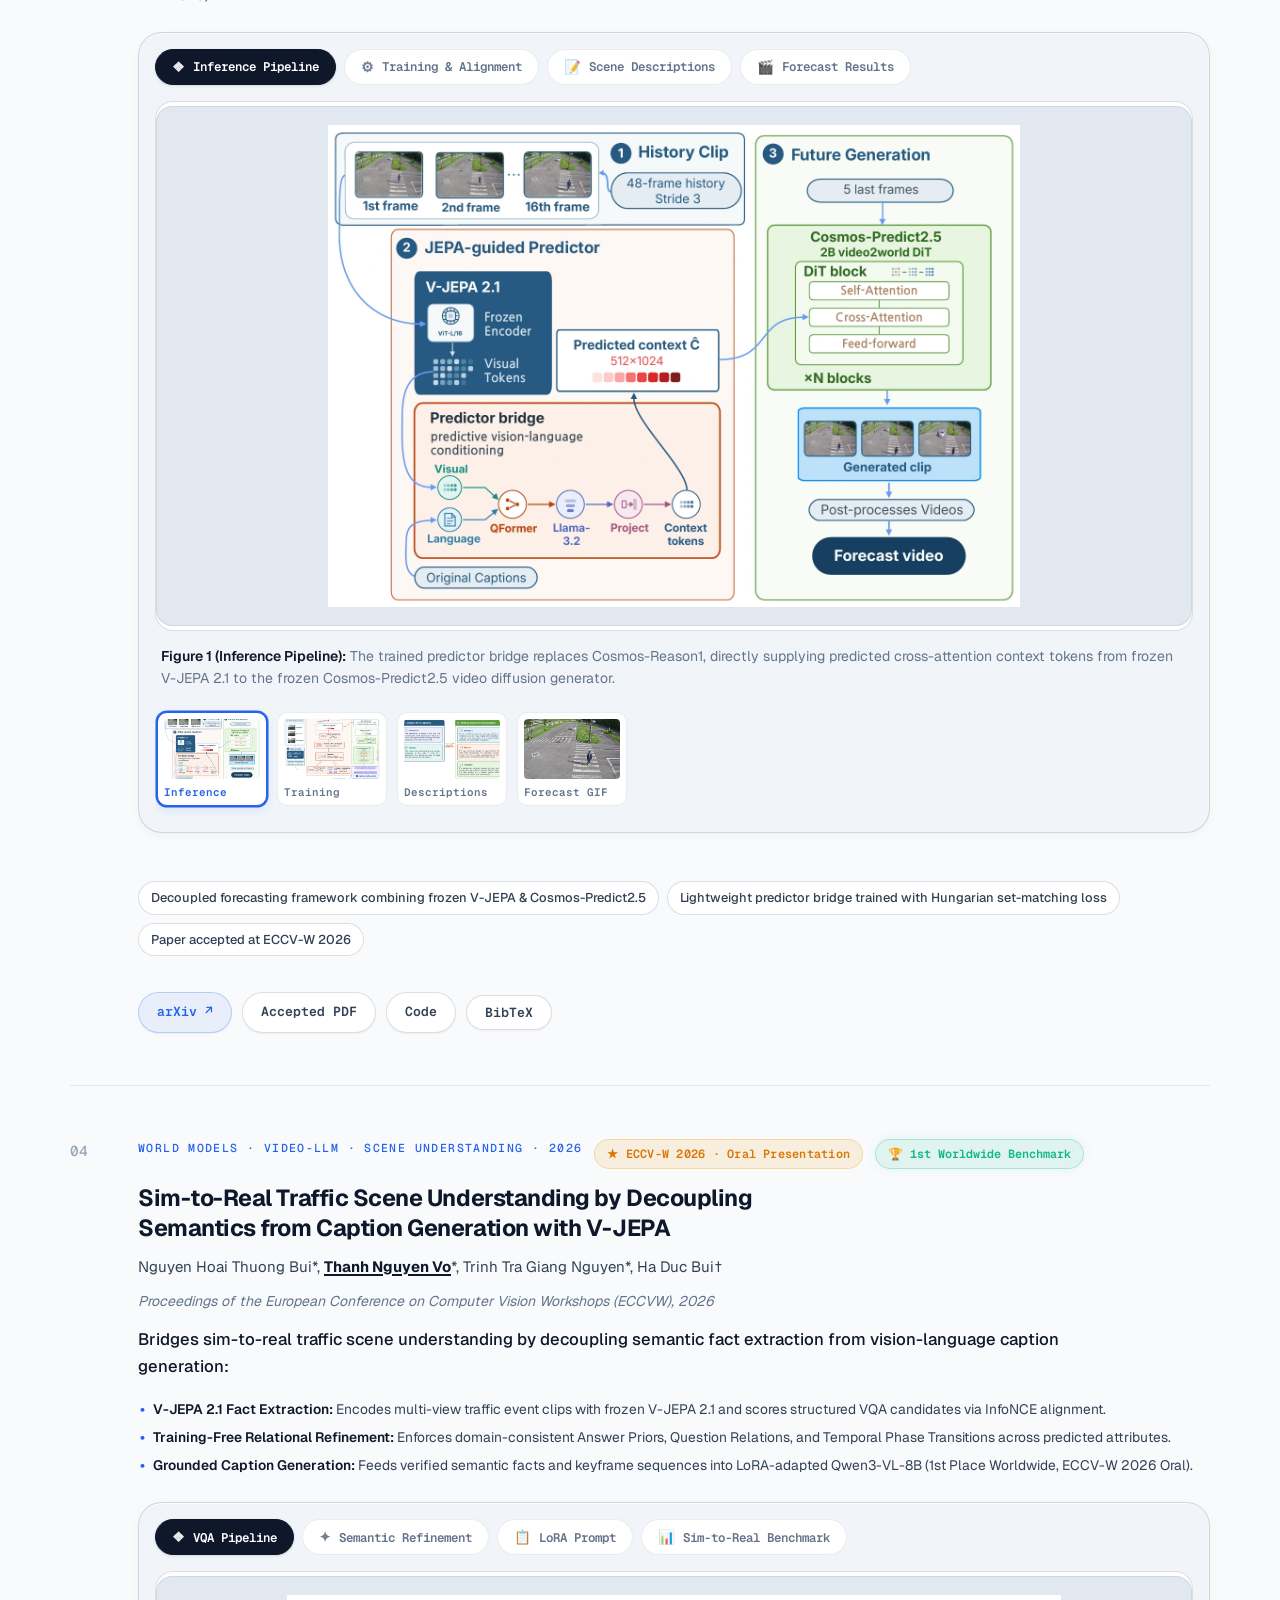
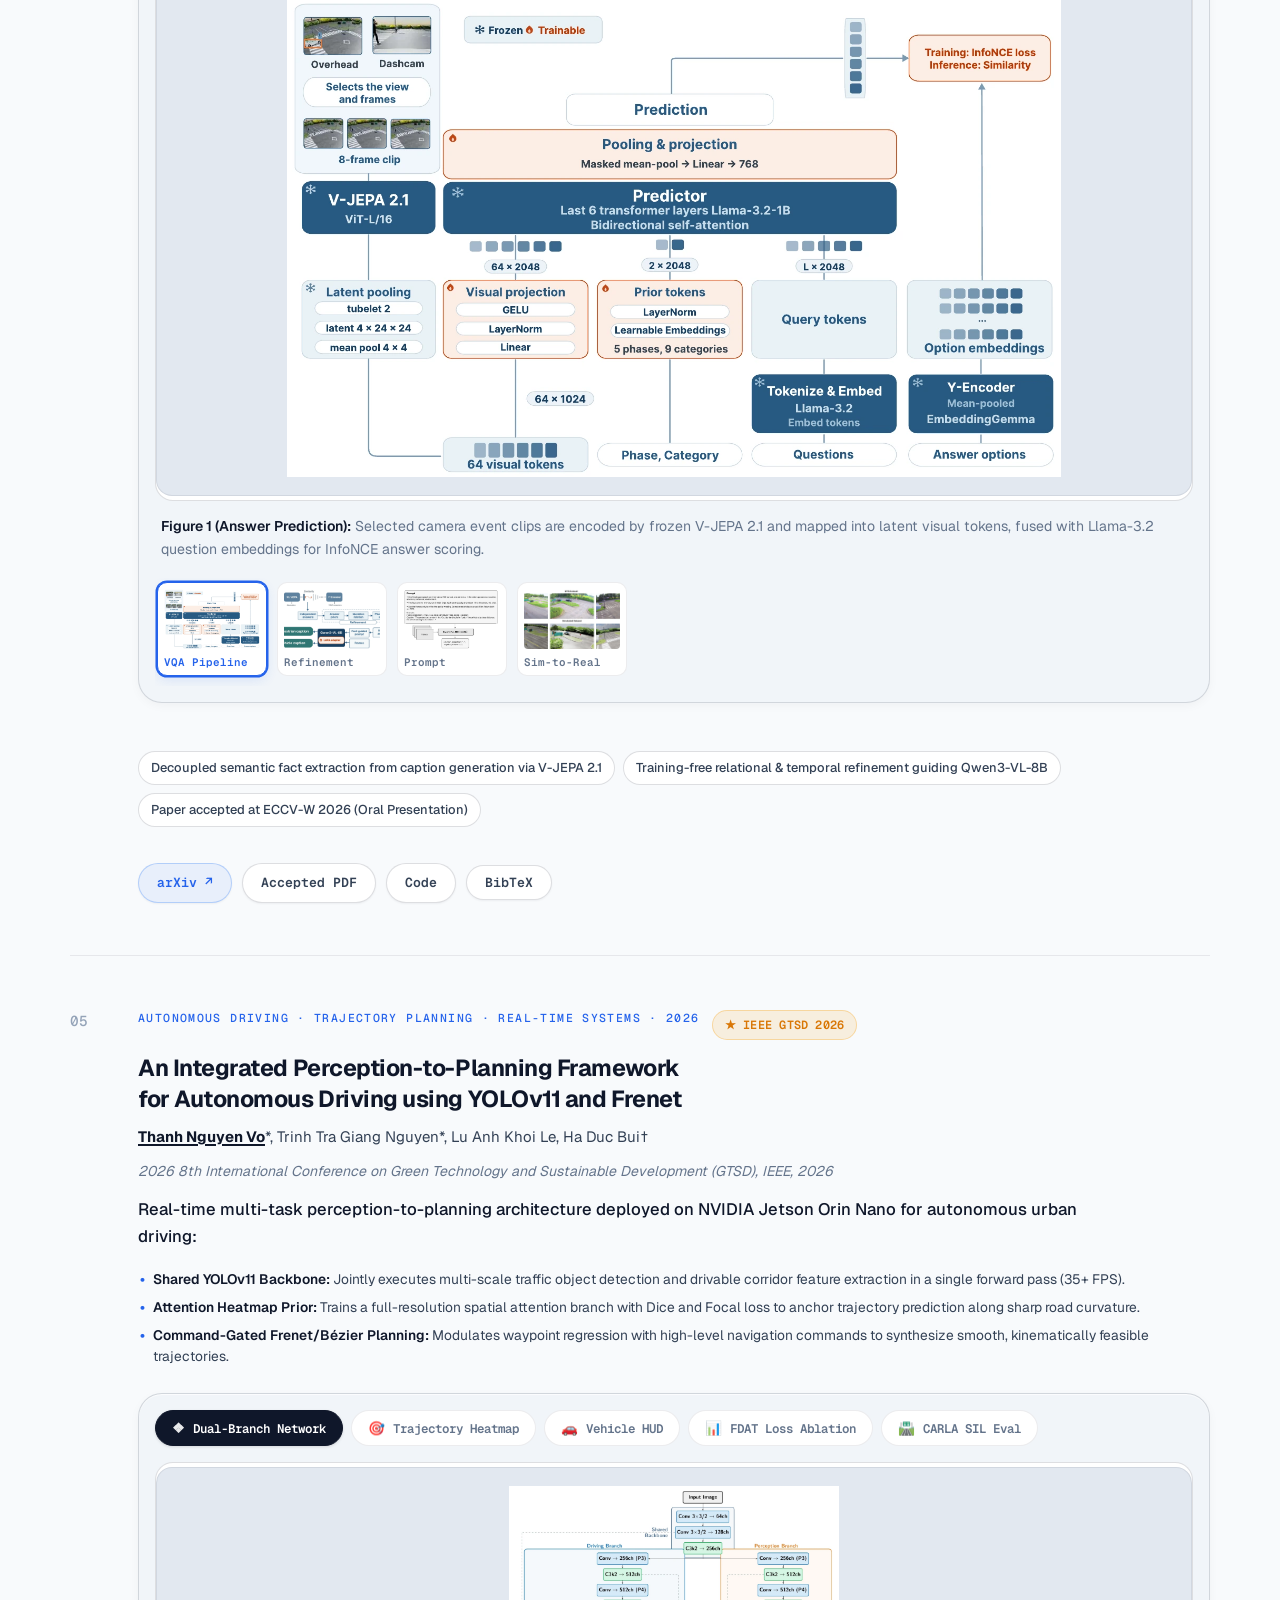
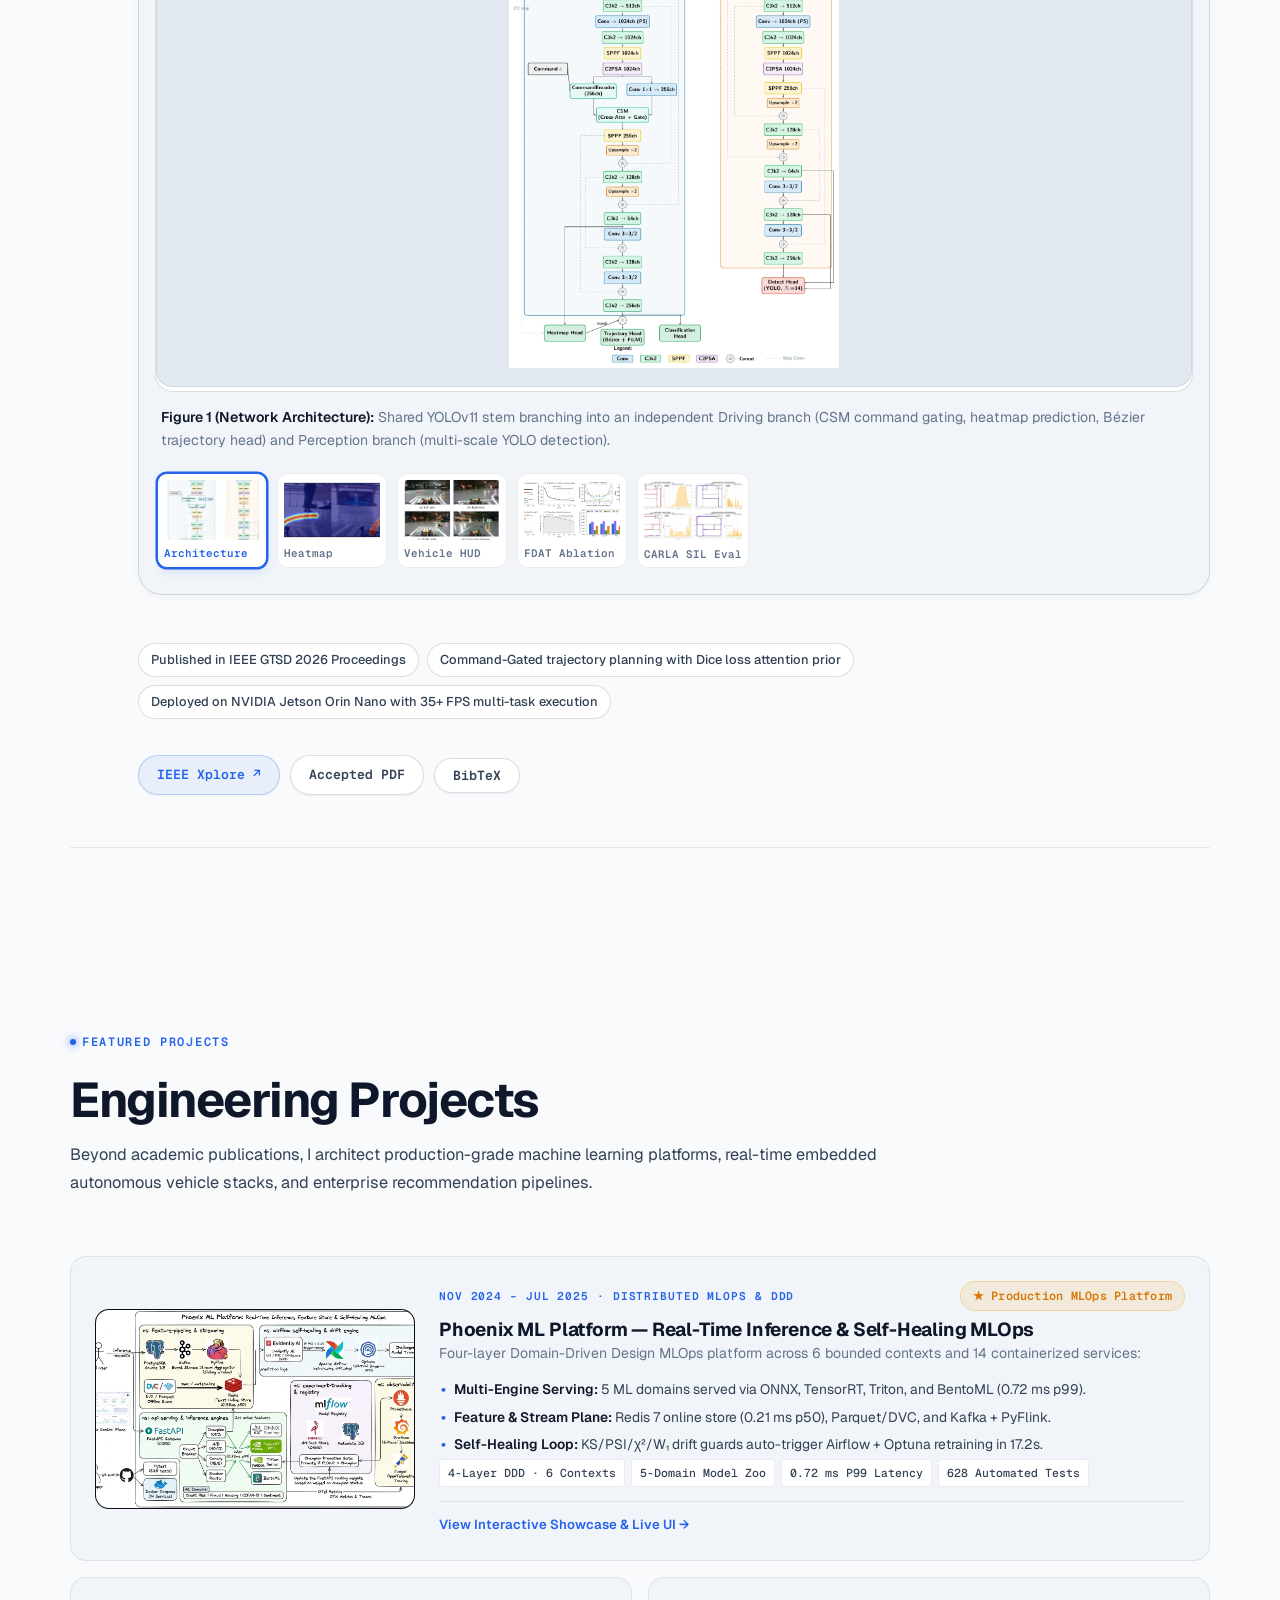
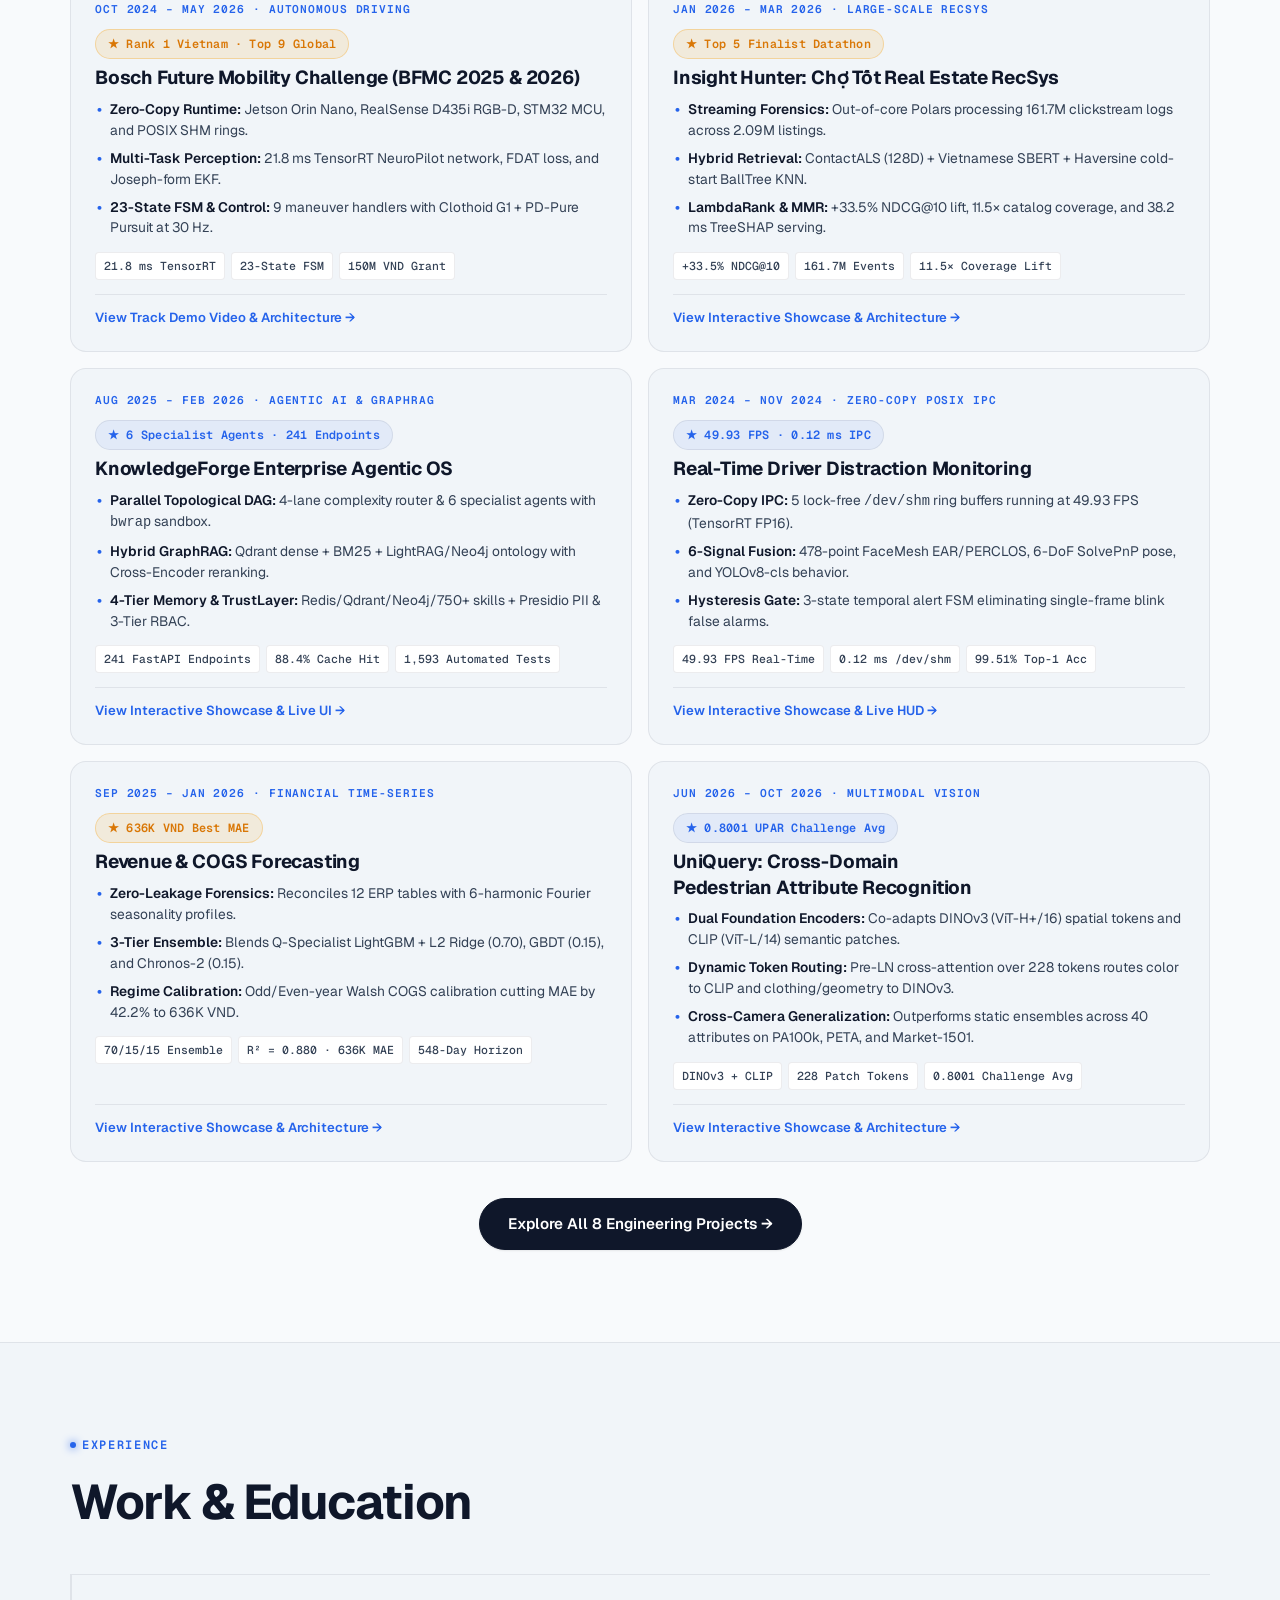
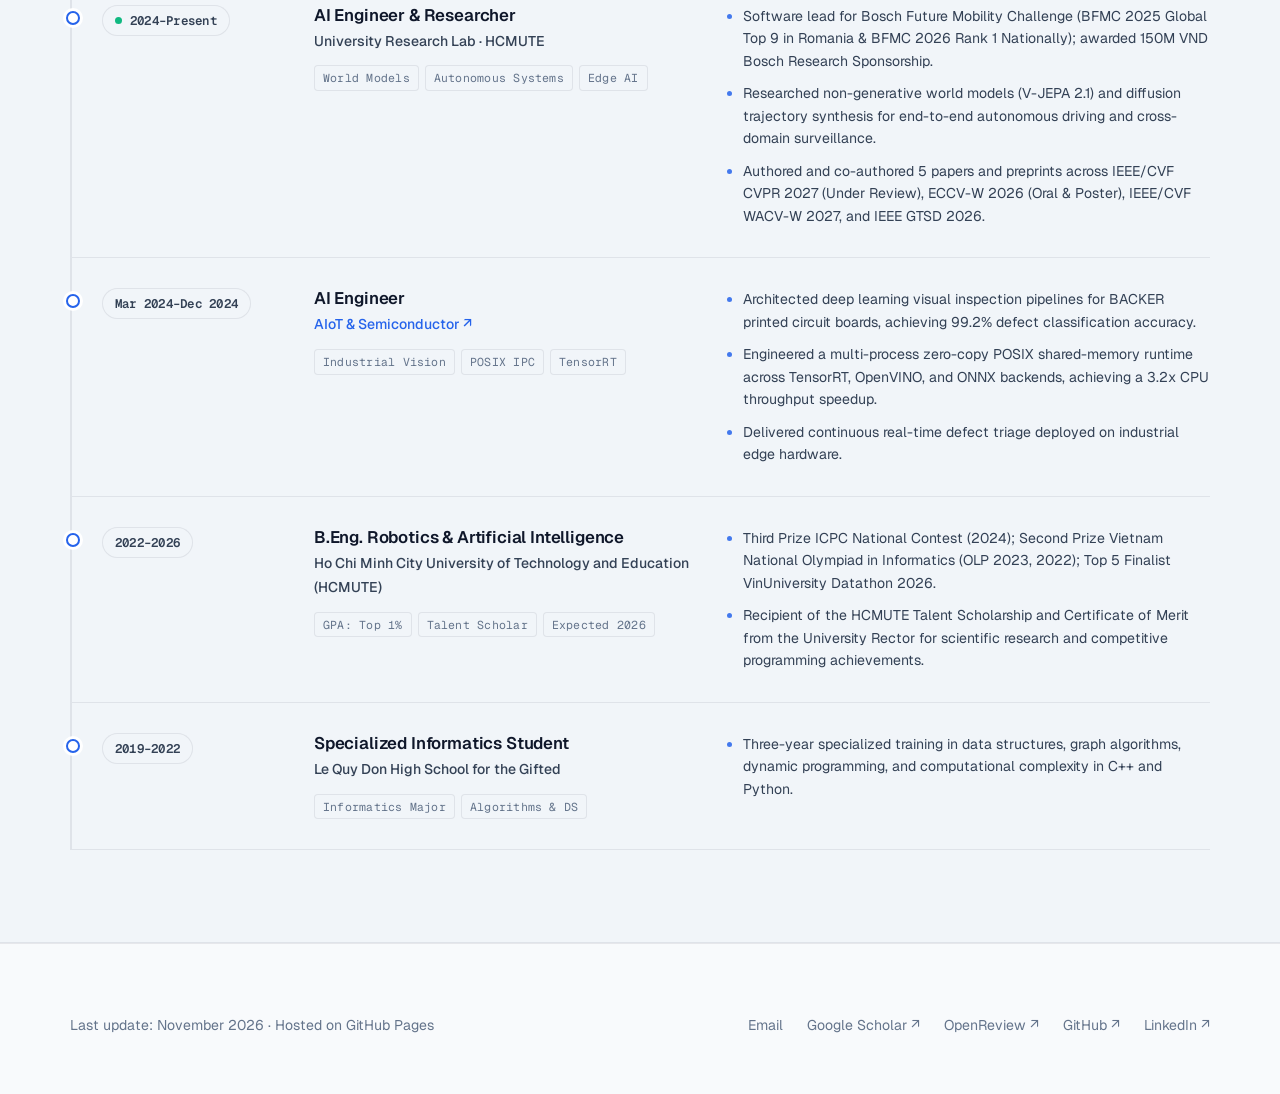
==== commit df925038: "Add AERO-MOT (CVPR 2027 Under Review) to publications, CVs, and portfolio showcase" ====
--- a/index.html
+++ b/index.html
@@ -31,7 +31,7 @@
           <span>Search</span>
           <kbd class="nav-cmd-kbd">⌘K</kbd>
         </button>
-        <a class="nav-cv-btn" href="VoThanhNguyen_CV.pdf?v=20261107p" target="_blank" rel="noopener">CV (PDF) ↗</a>
+        <a class="nav-cv-btn" href="VoThanhNguyen_CV.pdf?v=20261120" target="_blank" rel="noopener">CV (PDF) ↗</a>
         <button class="theme-toggle" type="button" aria-label="Toggle color theme" aria-pressed="false">
           <span class="icon-sun" aria-hidden="true">&#9728;</span>
           <span class="icon-moon" aria-hidden="true">&#9790;</span>
@@ -49,7 +49,7 @@
       <a href="#experience" class="drawer-link">💼 Experience &amp; Background</a>
       <a href="awards.html" class="drawer-link">🏆 Awards &amp; Honors</a>
       <div class="drawer-divider"></div>
-      <a href="VoThanhNguyen_CV.pdf?v=20261107p" target="_blank" rel="noopener" class="drawer-link drawer-cv-link">📄 Full CV (PDF) ↗</a>
+      <a href="VoThanhNguyen_CV.pdf?v=20261120" target="_blank" rel="noopener" class="drawer-link drawer-cv-link">📄 Full CV (PDF) ↗</a>
       <div class="drawer-secondary-links">
         <a href="https://scholar.google.com/citations?user=WgjDCU4AAAAJ&hl=vi&authuser=1" target="_blank" rel="noopener">Scholar</a>
         <a href="https://openreview.net/profile?id=%7EThanh_Nguyen_Vo1" target="_blank" rel="noopener">OpenReview</a>
@@ -73,7 +73,7 @@
 
         <div class="hero-actions-group">
           <div class="hero-primary-btns">
-            <a class="btn-island-primary" href="VoThanhNguyen_CV.pdf?v=20261107p" target="_blank" rel="noopener">
+            <a class="btn-island-primary" href="VoThanhNguyen_CV.pdf?v=20261120" target="_blank" rel="noopener">
               <span>Download CV (PDF)</span>
               <span class="btn-icon-bubble">↗</span>
             </a>
@@ -146,9 +146,9 @@
         </a>
         <a class="spotlight-card" href="#research">
           <div class="spotlight-inner">
-            <span class="metric-tag">📄 Peer-Reviewed</span>
-            <span class="metric-val">4 Papers</span>
-            <span class="metric-desc">ECCV-W 2026, IEEE/CVF WACV 2027 &amp; IEEE GTSD</span>
+            <span class="metric-tag">📄 Peer-Reviewed &amp; Preprints</span>
+            <span class="metric-val">5 Papers</span>
+            <span class="metric-desc">CVPR 2027, ECCV-W 2026, WACV-W 2027 &amp; IEEE GTSD</span>
           </div>
         </a>
         <a class="spotlight-card" href="awards.html">
@@ -172,7 +172,7 @@
       <div class="research-filter-bar">
         <button class="filter-btn is-active" type="button" data-filter="all">
           <span>All Research</span>
-          <span class="filter-count">4</span>
+          <span class="filter-count">5</span>
         </button>
         <button class="filter-btn" type="button" data-filter="world-models">
           <span>World Models &amp; Diffusion</span>
@@ -180,7 +180,7 @@
         </button>
         <button class="filter-btn" type="button" data-filter="autonomous-driving">
           <span>Autonomous Systems</span>
-          <span class="filter-count">2</span>
+          <span class="filter-count">3</span>
         </button>
         <button class="filter-btn" type="button" data-filter="foundation-encoders">
           <span>Foundation Encoders</span>
@@ -189,8 +189,129 @@
       </div>
 
       <div class="projects">
+        <article class="project" id="project-aeromot" data-category="autonomous-driving">
+          <div class="project-number">01</div>
+          <div class="project-content project-showcase">
+            <div class="showcase-header">
+              <div class="showcase-badges">
+                <span class="project-meta">Aerial Tracking · Evidential Association · JDE Detection · 2026–2027</span>
+                <span class="pill-badge pill-badge-gold">★ IEEE/CVF CVPR 2027 · Under Review</span>
+              </div>
+              <h3>AERO-MOT: Self-Calibrating Evidential Association and Visual-Kinematic Recovery for Aerial Multi-Object Tracking</h3>
+              <p class="project-authors">
+                Vo Nguyen An Tin*, <strong class="author-self">Thanh Nguyen Vo</strong>*, Mai Tien Dung*, Thanh-Phuc Nguyen, Xuan Binh Dinh Thi, Ha Duc Bui, Kien Do
+              </p>
+              <p class="project-venue">IEEE/CVF Conference on Computer Vision and Pattern Recognition (CVPR) 2027 Submission · OpenReview: M1yjV6cI0W</p>
+              <p class="showcase-desc">Resolves rapid platform motion, tiny target scales, and visual corruption in UAV video tracking via dynamic probabilistic association and feature querying:</p>
+              <ul class="eng-card-list">
+                <li><strong>SPEAR Dynamic Association:</strong> Replaces rigid linear motion-appearance weighting with an online adaptive score using Student-t motion likelihood and von Mises-Fisher (vMF) appearance concentration.</li>
+                <li><strong>QAM Visual-Kinematic Recovery:</strong> Directly queries shared JDE feature maps within Kalman search windows to recover brief missed detections without false distractor matches.</li>
+                <li><strong>SOTA Aerial Tracking:</strong> Achieves 70.6% IDF1 on VisDrone2019-MOT at 55.8 FPS (28.0 FPS on Jetson Orin NX) without camera motion compensation, and 79.3% zero-shot IDF1 on UAVDT.</li>
+              </ul>
+            </div>
+
+            <div class="showcase-media-hub" data-showcase="aeromot">
+              <div class="showcase-tabs" role="tablist">
+                <button class="showcase-tab is-active" type="button">
+                  <span class="tab-icon">❖</span> Pipeline Overview
+                </button>
+                <button class="showcase-tab" type="button">
+                  <span class="tab-icon">📊</span> SOTA Frontier
+                </button>
+                <button class="showcase-tab" type="button">
+                  <span class="tab-icon">🎯</span> JDE Detector
+                </button>
+                <button class="showcase-tab" type="button">
+                  <span class="tab-icon">🔬</span> Visual Comparison
+                </button>
+              </div>
+
+              <figure class="project-figure showcase-main-figure">
+                <div class="showcase-image-wrapper">
+                  <img class="showcase-main-img zoomable-media"
+                       src="assets/aeromot-pipeline.webp"
+                       data-full-src="assets/aeromot-pipeline.webp"
+                       alt="AERO-MOT aerial tracking pipeline overview showing YOLO11s-P2 JDE, SPEAR evidential association, and QAM recovery"
+                       loading="lazy">
+                  <span class="showcase-zoom-hint"><span class="zoom-icon">🔍</span> Click to expand (HD)</span>
+                </div>
+                <figcaption class="showcase-caption">
+                  <strong>Figure 1 (Pipeline Overview):</strong> Stride-4 YOLO11s-P2 extracts joint detections and 128d ReID embeddings; SPEAR dynamically recalibrates motion-appearance affinity while QAM recovers dropouts.
+                </figcaption>
+              </figure>
+
+              <div class="showcase-thumbs">
+                <button class="showcase-thumb is-active" type="button"
+                        data-src="assets/aeromot-pipeline.webp"
+                        data-alt="AERO-MOT aerial tracking pipeline overview showing YOLO11s-P2 JDE, SPEAR evidential association, and QAM recovery"
+                        data-caption="&lt;strong&gt;Figure 1 (Pipeline Overview):&lt;/strong&gt; Stride-4 YOLO11s-P2 extracts joint detections and 128d ReID embeddings; SPEAR dynamically recalibrates motion-appearance affinity while QAM recovers dropouts."
+                        title="Pipeline Overview">
+                  <img src="assets/aeromot-pipeline.webp" alt="Pipeline thumbnail">
+                  <span class="thumb-label">Pipeline</span>
+                </button>
+                <button class="showcase-thumb" type="button"
+                        data-src="assets/aeromot-benchmark.webp"
+                        data-alt="VisDrone2019-MOT accuracy vs speed frontier comparison"
+                        data-caption="&lt;strong&gt;Figure 2 (SOTA Frontier):&lt;/strong&gt; AERO-MOT establishes a new Pareto frontier on VisDrone2019-MOT with 70.6% IDF1 and 56.6% MOTA at 55.8 FPS without CMC."
+                        title="SOTA Frontier">
+                  <img src="assets/aeromot-benchmark.webp" alt="Benchmark frontier thumbnail">
+                  <span class="thumb-label">Benchmarks</span>
+                </button>
+                <button class="showcase-thumb" type="button"
+                        data-src="assets/aeromot-detector.webp"
+                        data-alt="Compact stride-4 YOLO11s-P2 joint detection and embedding architecture"
+                        data-caption="&lt;strong&gt;Figure 3 (JDE Detector):&lt;/strong&gt; Single-pass stride-4 architecture designed for tiny aerial objects (&lt;16x16 px) with lightweight decoupling."
+                        title="JDE Detector">
+                  <img src="assets/aeromot-detector.webp" alt="Detector thumbnail">
+                  <span class="thumb-label">JDE Detector</span>
+                </button>
+                <button class="showcase-thumb" type="button"
+                        data-src="assets/aeromot-comparison.webp"
+                        data-alt="Visual ablation and tracking comparison under camera pans, motion blur, and target occlusions"
+                        data-caption="&lt;strong&gt;Figure 4 (Visual Comparison):&lt;/strong&gt; Qualitative tracking comparison under sudden UAV rotation and glare, proving SPEAR prevents ID switches."
+                        title="Visual Comparison">
+                  <img src="assets/aeromot-comparison.webp" alt="Comparison thumbnail">
+                  <span class="thumb-label">Comparison</span>
+                </button>
+              </div>
+            </div>
+
+            <div class="showcase-footer">
+              <ul>
+                <li>Self-Calibrating Probabilistic Evidence Association Rule (SPEAR) with Student-t &amp; vMF likelihood</li>
+                <li>Feature-map Query Appearance-Motion (QAM) for dropout recovery without false distractor matching</li>
+                <li>70.6% IDF1 on VisDrone2019-MOT at 55.8 FPS desktop / 28.0 FPS Jetson Orin NX without CMC</li>
+              </ul>
+              <div class="project-links">
+                <a class="pub-btn pub-btn-accent" href="https://openreview.net/forum?id=M1yjV6cI0W" target="_blank" rel="noopener">OpenReview ↗</a>
+                <a class="pub-btn" href="papers/AERO-MOT%20-%20Self-Calibrating%20Evidential%20Association%20and%20Visual-Kinematic%20Recovery%20for%20Aerial%20Multi-Object%20Tracking.pdf" target="_blank" rel="noopener">Paper PDF</a>
+                <a class="pub-btn" href="https://github.com/aihacker111/Falcon-MOT" target="_blank" rel="noopener">GitHub ↗</a>
+                <button class="pub-btn pub-bibtex-toggle" type="button" data-target="bib-aeromot" aria-expanded="false">BibTeX</button>
+              </div>
+              <div class="pub-bibtex-box" id="bib-aeromot" hidden>
+                <div class="pub-bibtex-header">
+                  <div class="pub-bibtex-window-controls">
+                    <span class="window-dot dot-red"></span>
+                    <span class="window-dot dot-yellow"></span>
+                    <span class="window-dot dot-green"></span>
+                    <span class="pub-bibtex-header-title">aeromot-cvpr2027.bib</span>
+                  </div>
+                  <button class="pub-bibtex-copy-btn" type="button" data-code="bib-aeromot-code">Copy BibTeX</button>
+                </div>
+                <pre id="bib-aeromot-code"><code>@article{tin2026aeromot,
+  title={AERO-MOT: Self-Calibrating Evidential Association and Visual-Kinematic Recovery for Aerial Multi-Object Tracking},
+  author={Tin, Vo Nguyen An and Vo, Thanh Nguyen and Dung, Mai Tien and Nguyen, Thanh-Phuc and Thi, Xuan Binh Dinh and Bui, Ha Duc and Do, Kien},
+  journal={IEEE/CVF Conference on Computer Vision and Pattern Recognition (CVPR) Submission},
+  year={2026},
+  url={https://openreview.net/forum?id=M1yjV6cI0W}
+}</code></pre>
+              </div>
+            </div>
+          </div>
+        </article>
+
         <article class="project" id="project-lens" data-category="foundation-encoders">
-          <div class="project-number">01</div>
+          <div class="project-number">02</div>
           <div class="project-content project-showcase">
             <div class="showcase-header">
               <div class="showcase-badges">
@@ -310,7 +431,7 @@
         </article>
 
         <article class="project" id="project-traffic-forecast" data-category="world-models">
-          <div class="project-number">02</div>
+          <div class="project-number">03</div>
           <div class="project-content project-showcase">
             <div class="showcase-header">
               <div class="showcase-badges">
@@ -432,7 +553,7 @@
         </article>
 
         <article class="project" id="project-traffic-jepa" data-category="world-models autonomous-driving">
-          <div class="project-number">03</div>
+          <div class="project-number">04</div>
           <div class="project-content project-showcase">
             <div class="showcase-header">
               <div class="showcase-badges">
@@ -554,7 +675,7 @@
         </article>
 
         <article class="project" id="project-gtsd-2026" data-category="autonomous-driving">
-          <div class="project-number">04</div>
+          <div class="project-number">05</div>
           <div class="project-content project-showcase">
             <div class="showcase-header">
               <div class="showcase-badges">
@@ -909,7 +1030,7 @@
                   Researched non-generative world models (V-JEPA 2.1) and diffusion trajectory synthesis for end-to-end autonomous driving and cross-domain surveillance.
                 </li>
                 <li>
-                  Authored and co-authored 4 peer-reviewed papers accepted across ECCV-W 2026 (Oral &amp; Poster), IEEE/CVF WACV-W 2027, and IEEE GTSD 2026.
+                  Authored and co-authored 5 papers and preprints across IEEE/CVF CVPR 2027 (Under Review), ECCV-W 2026 (Oral &amp; Poster), IEEE/CVF WACV-W 2027, and IEEE GTSD 2026.
                 </li>
               </ul>
             </div>
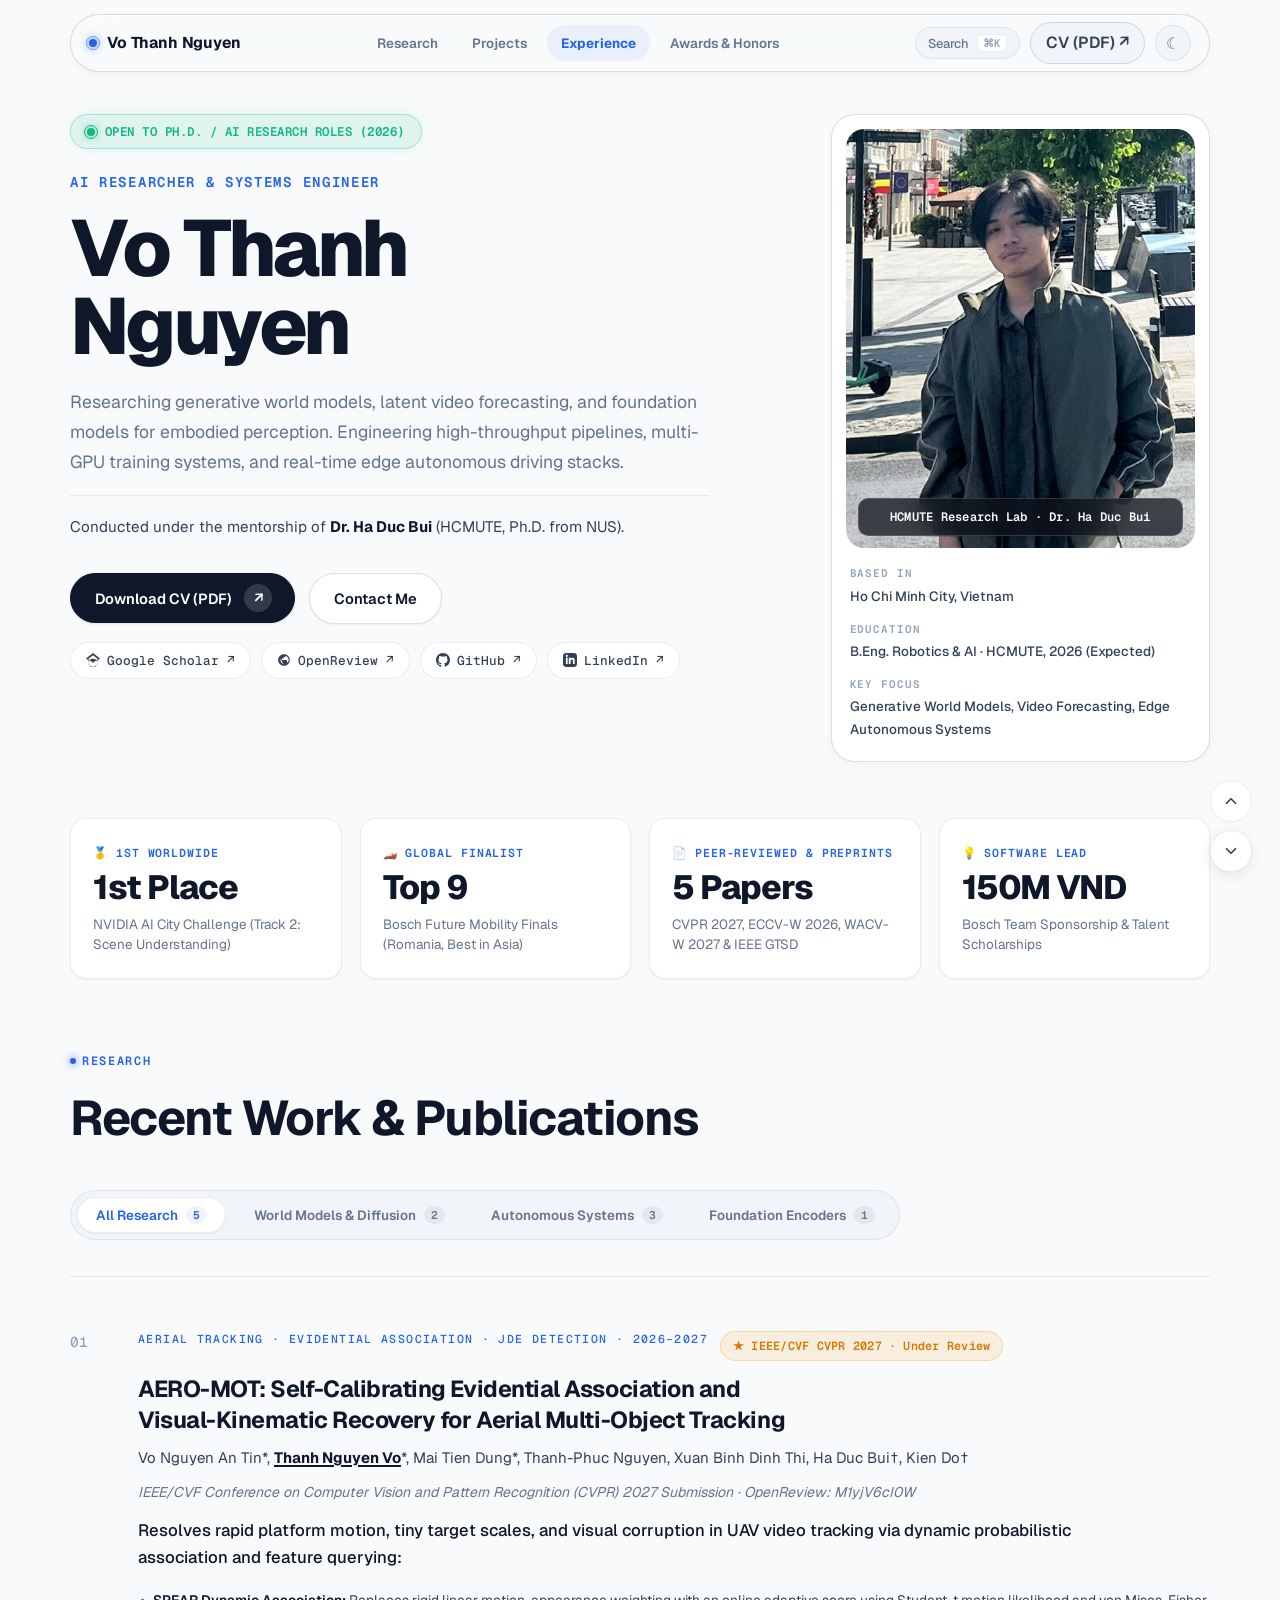
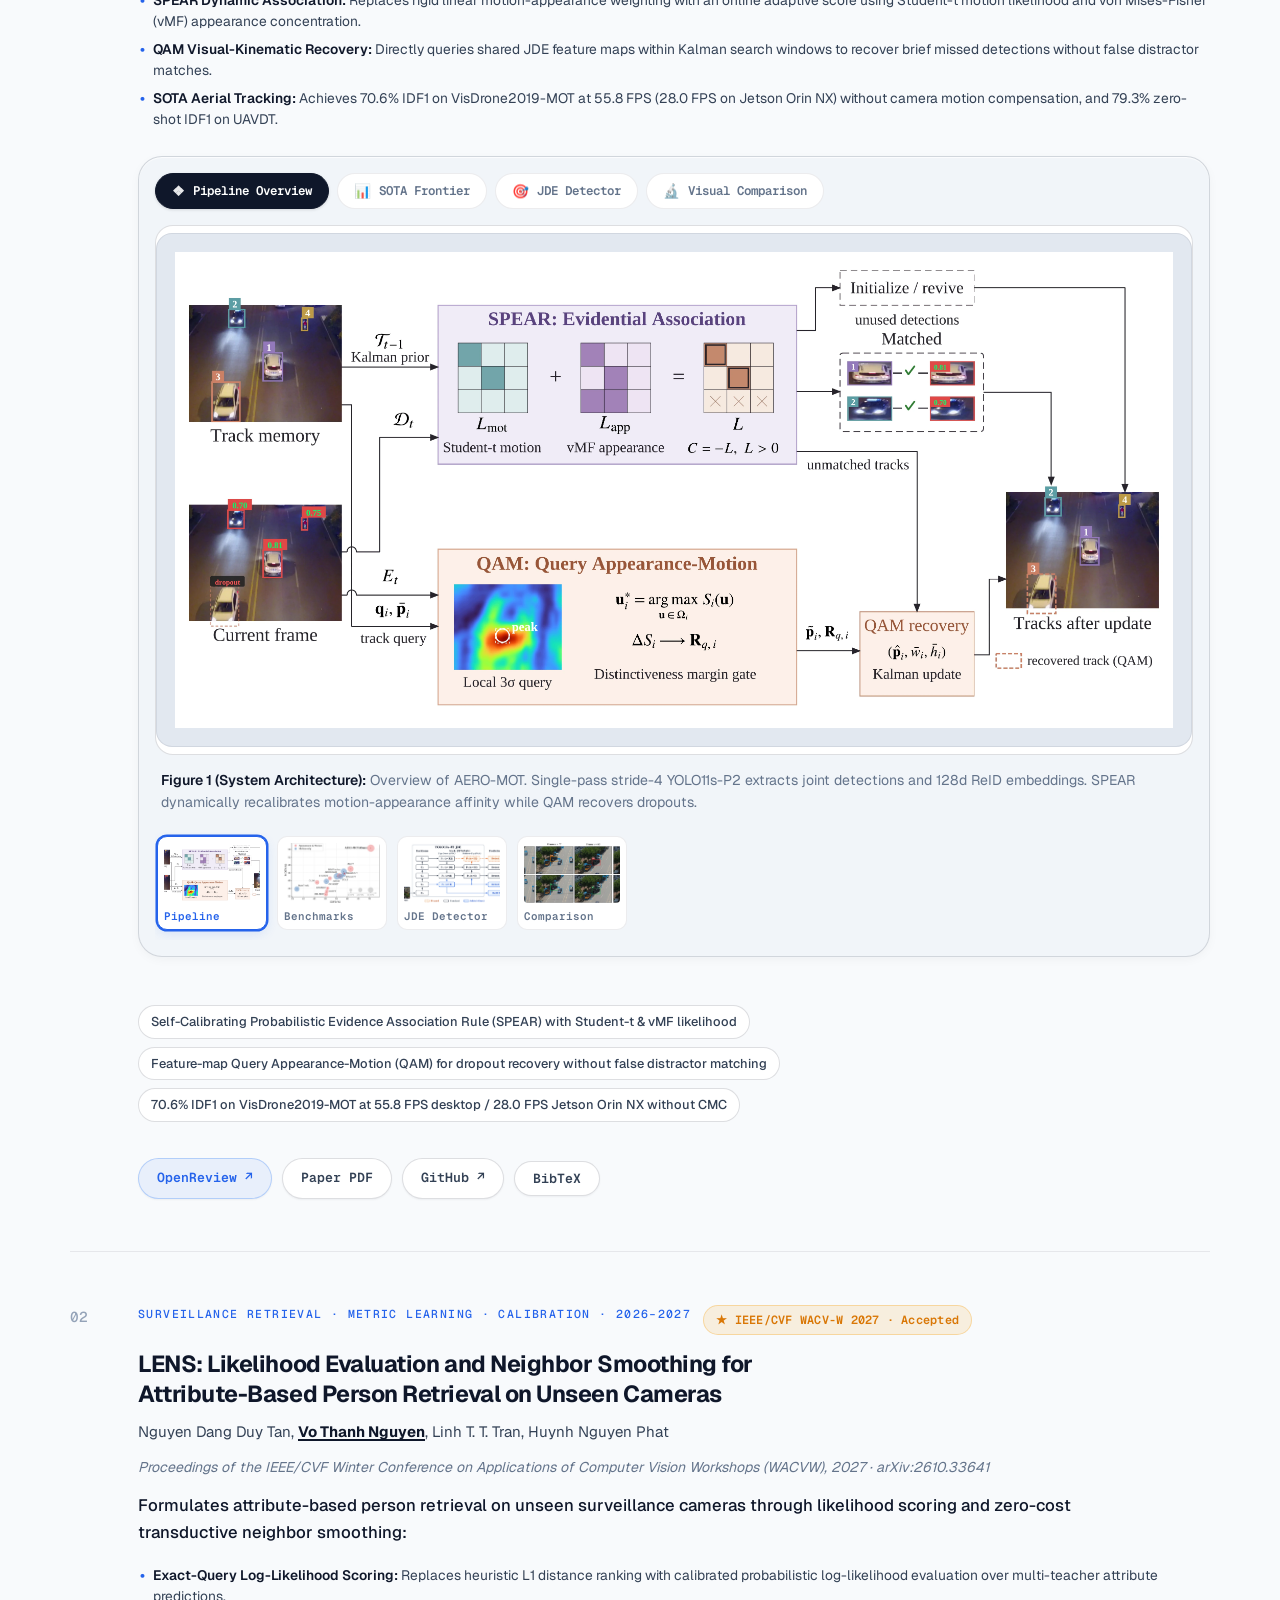
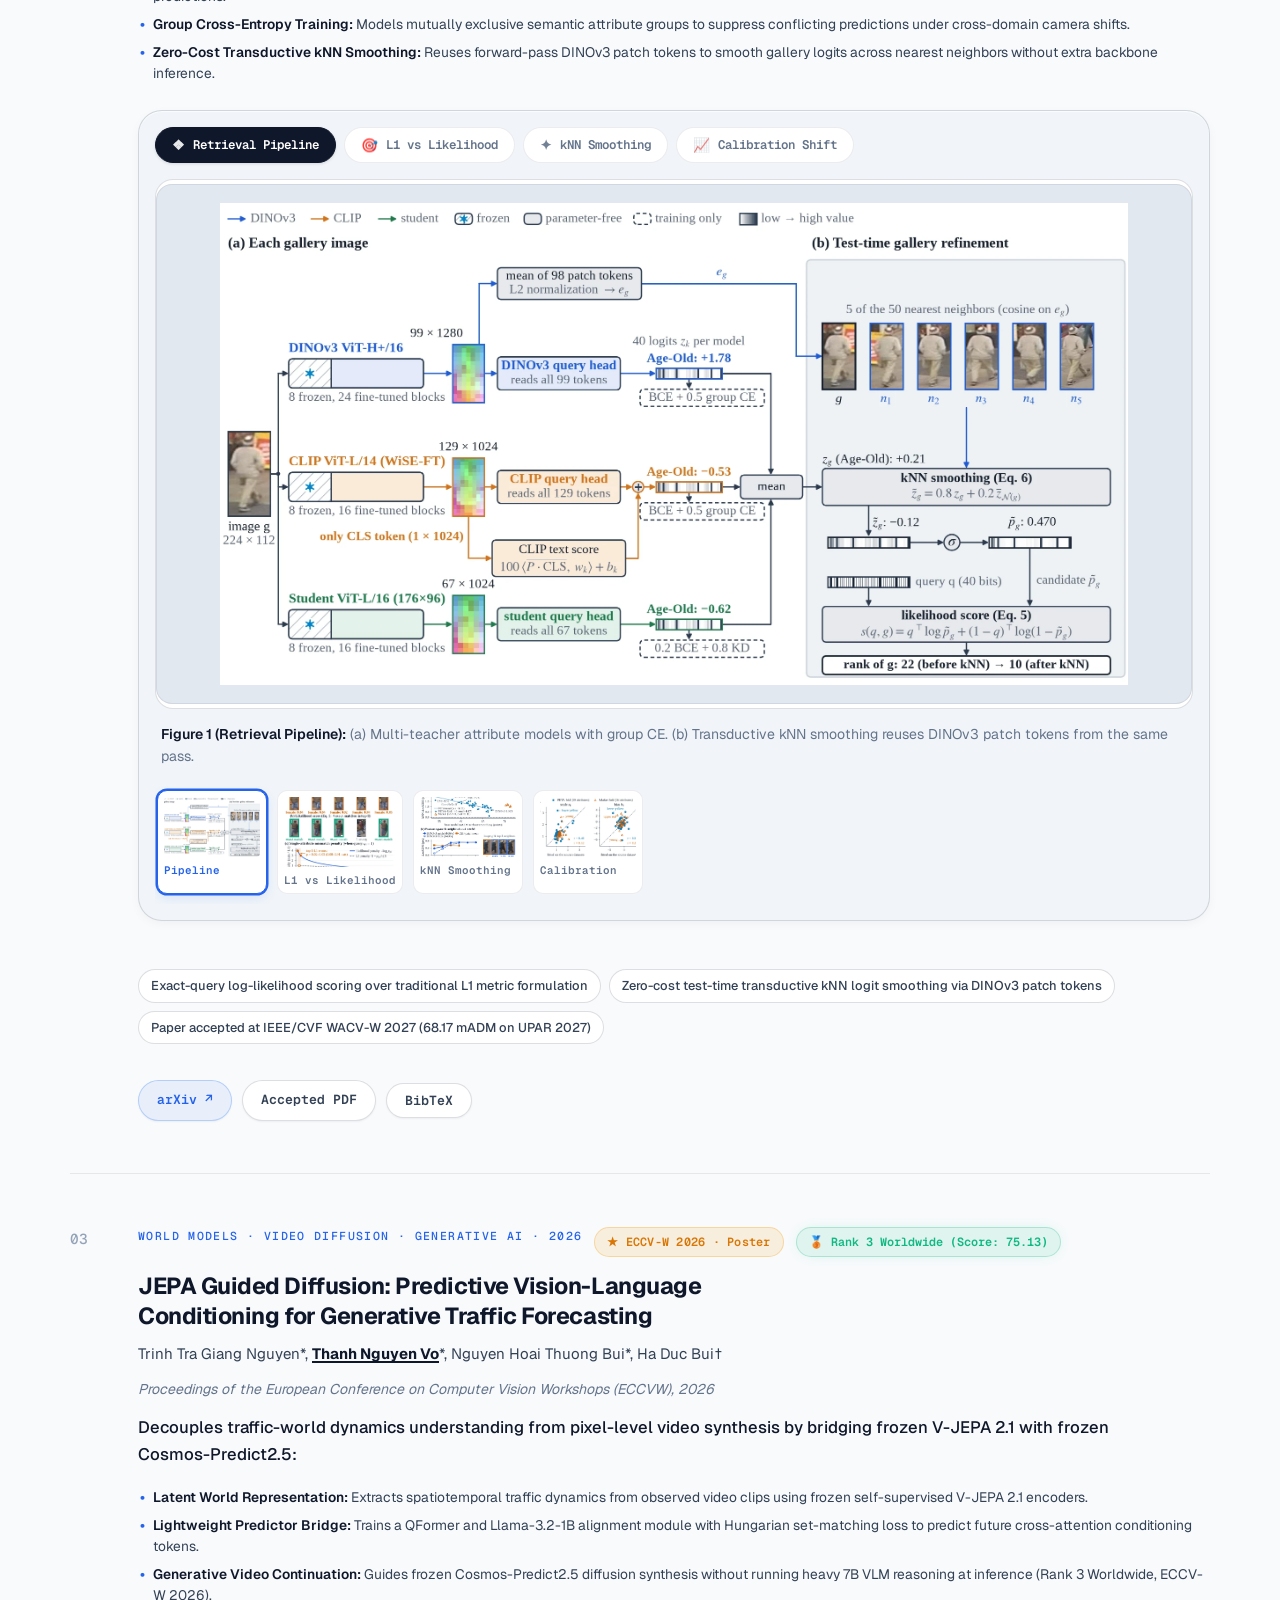
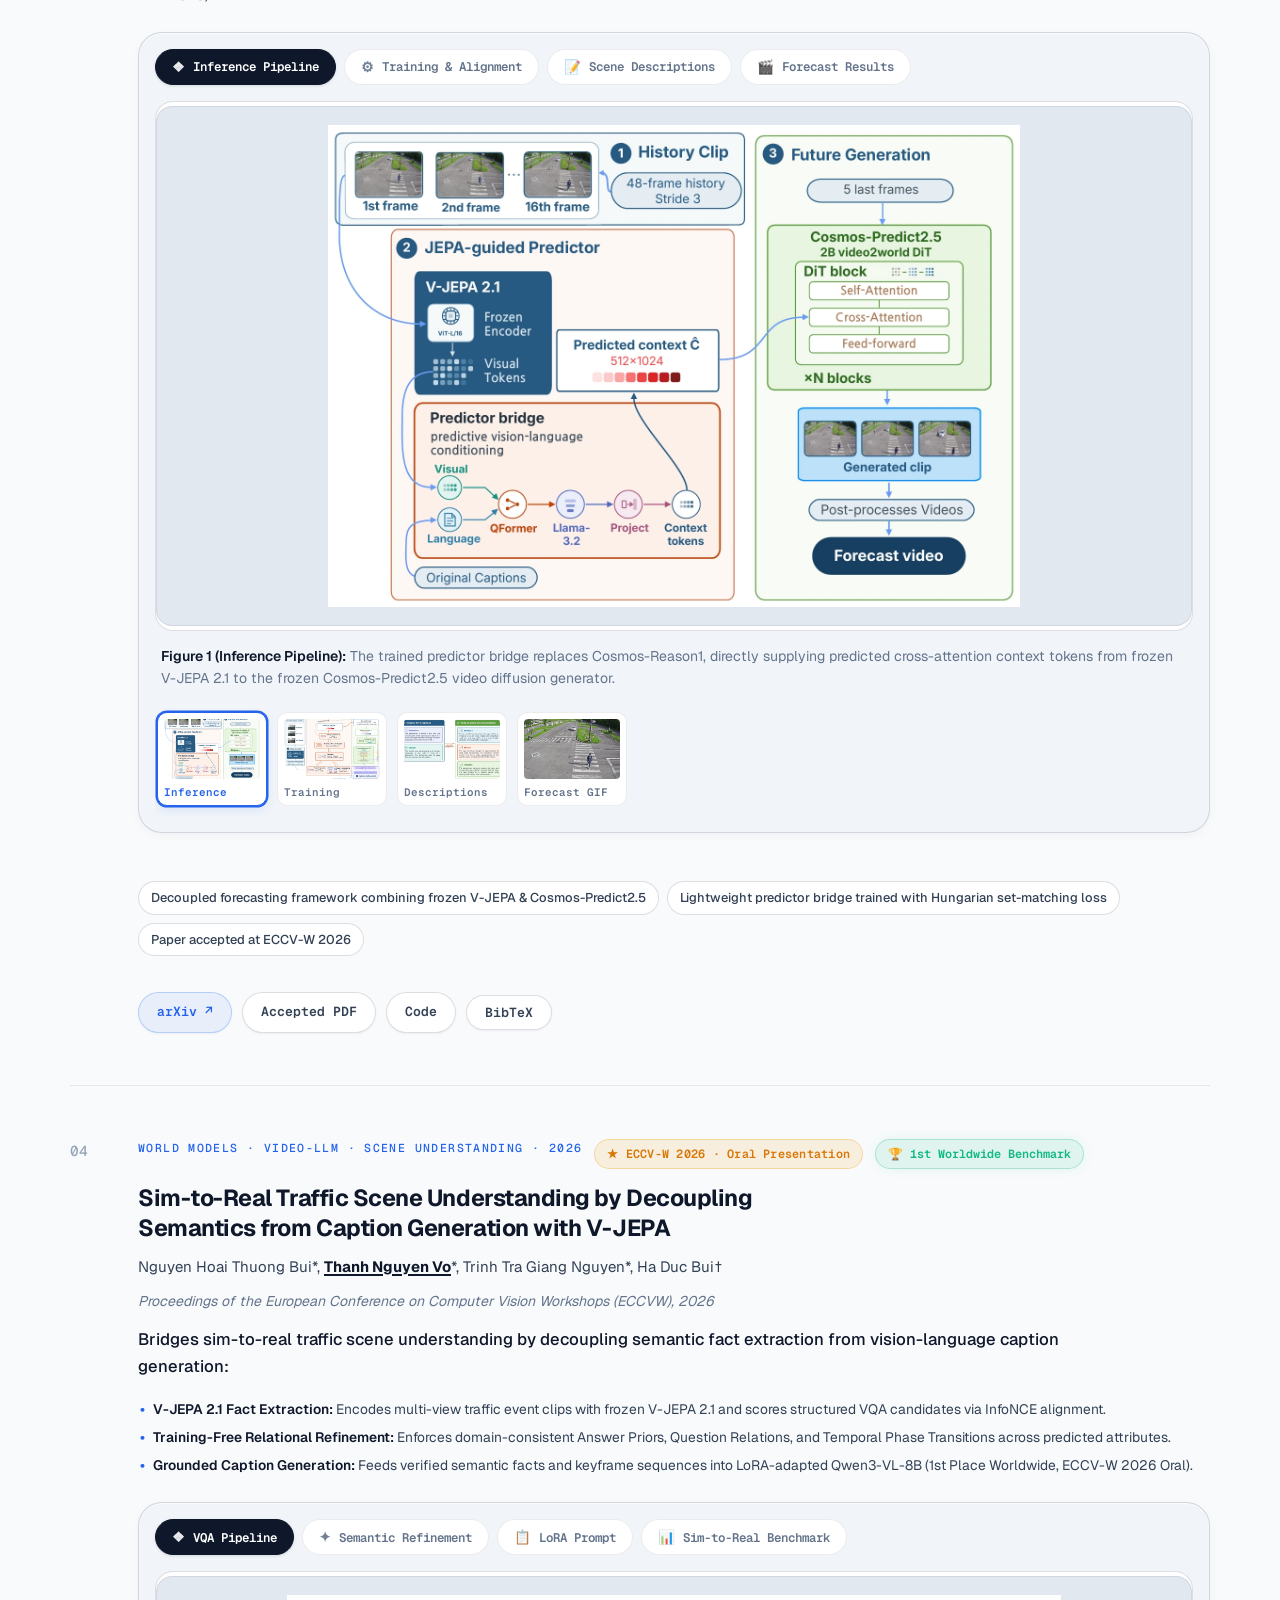
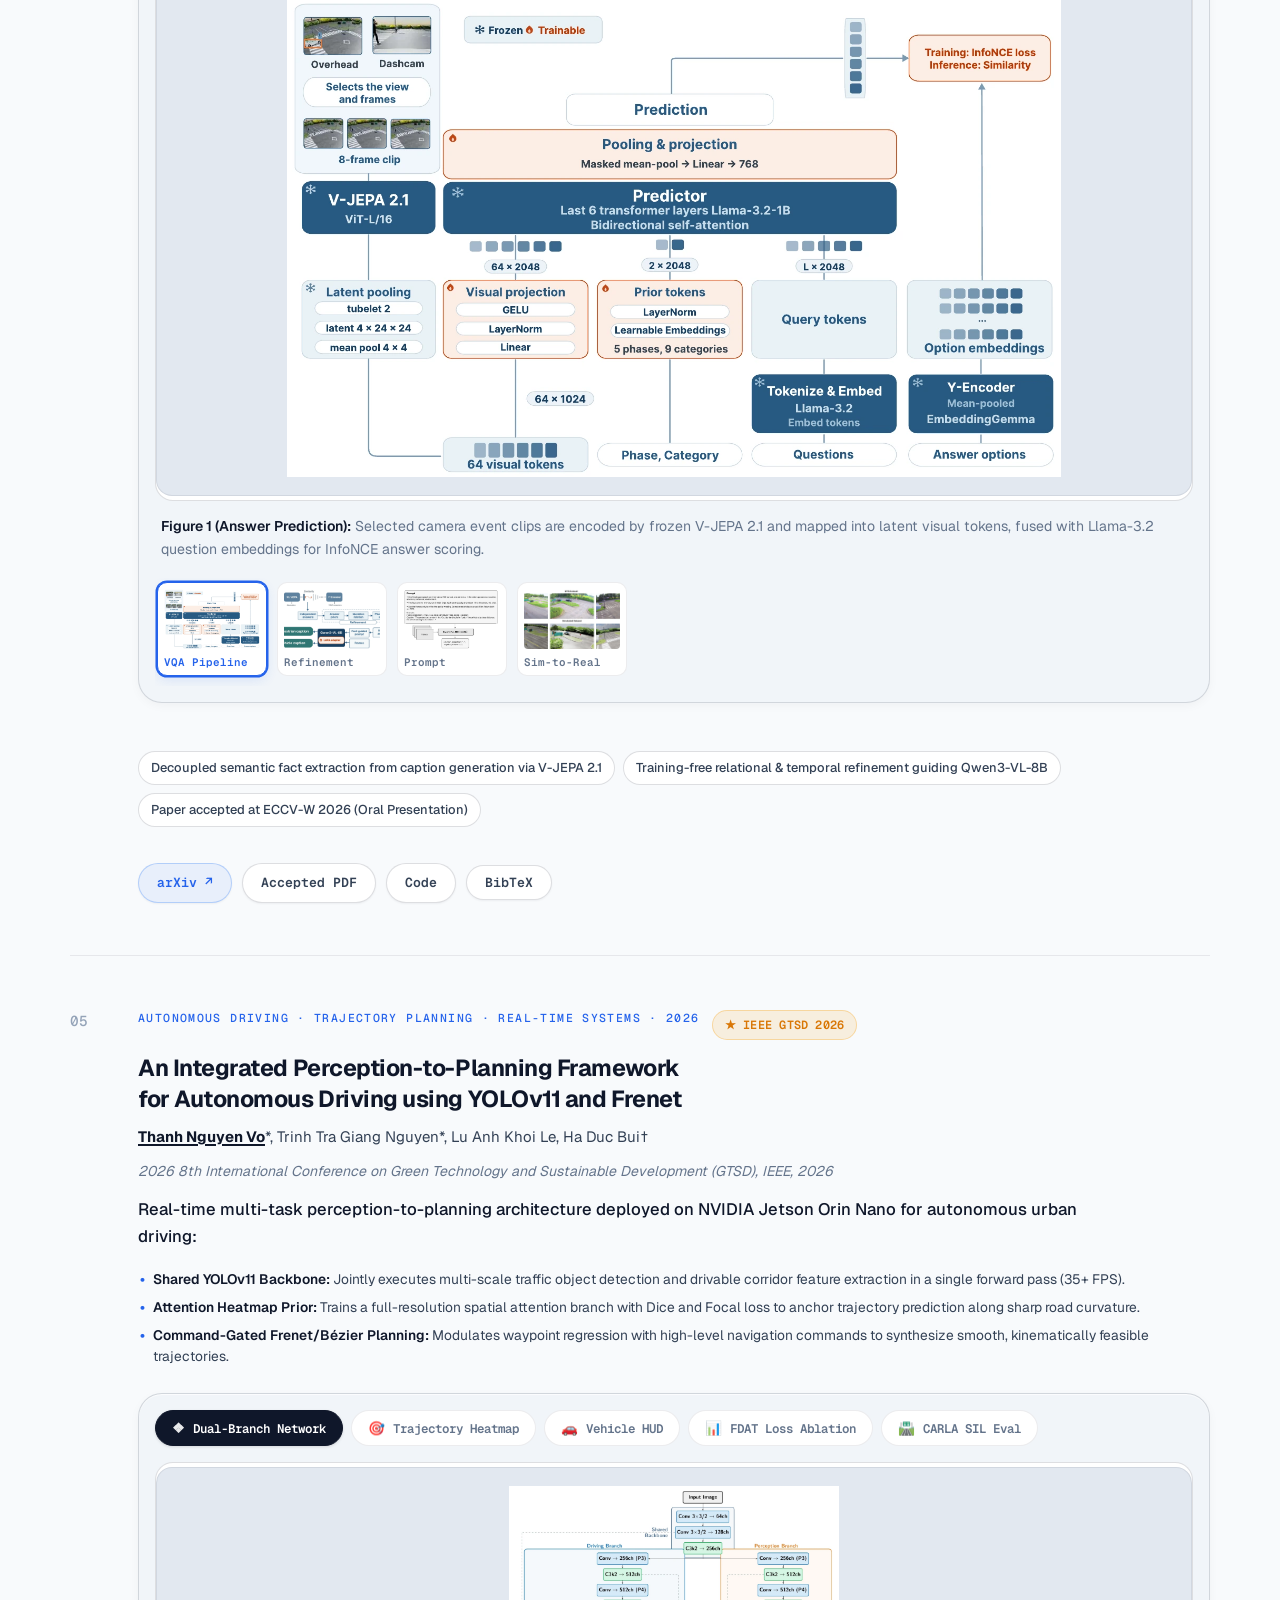
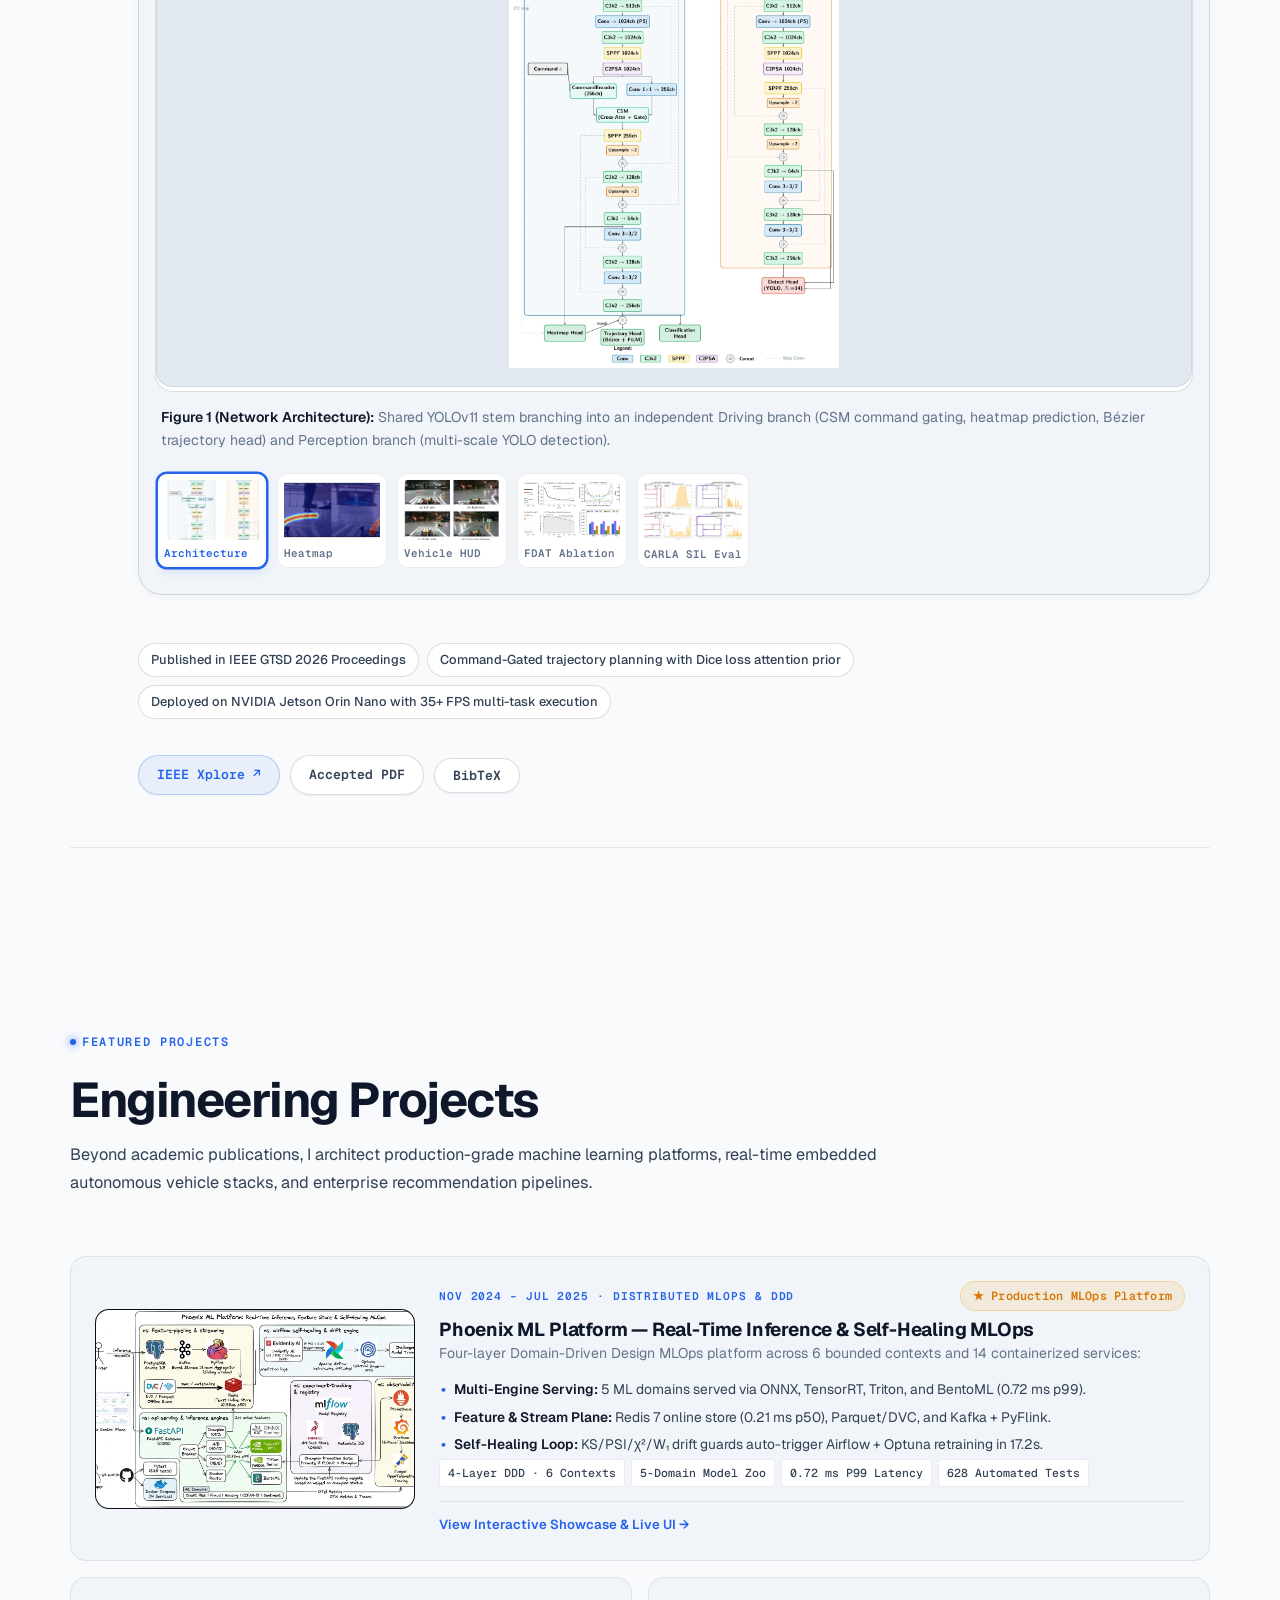
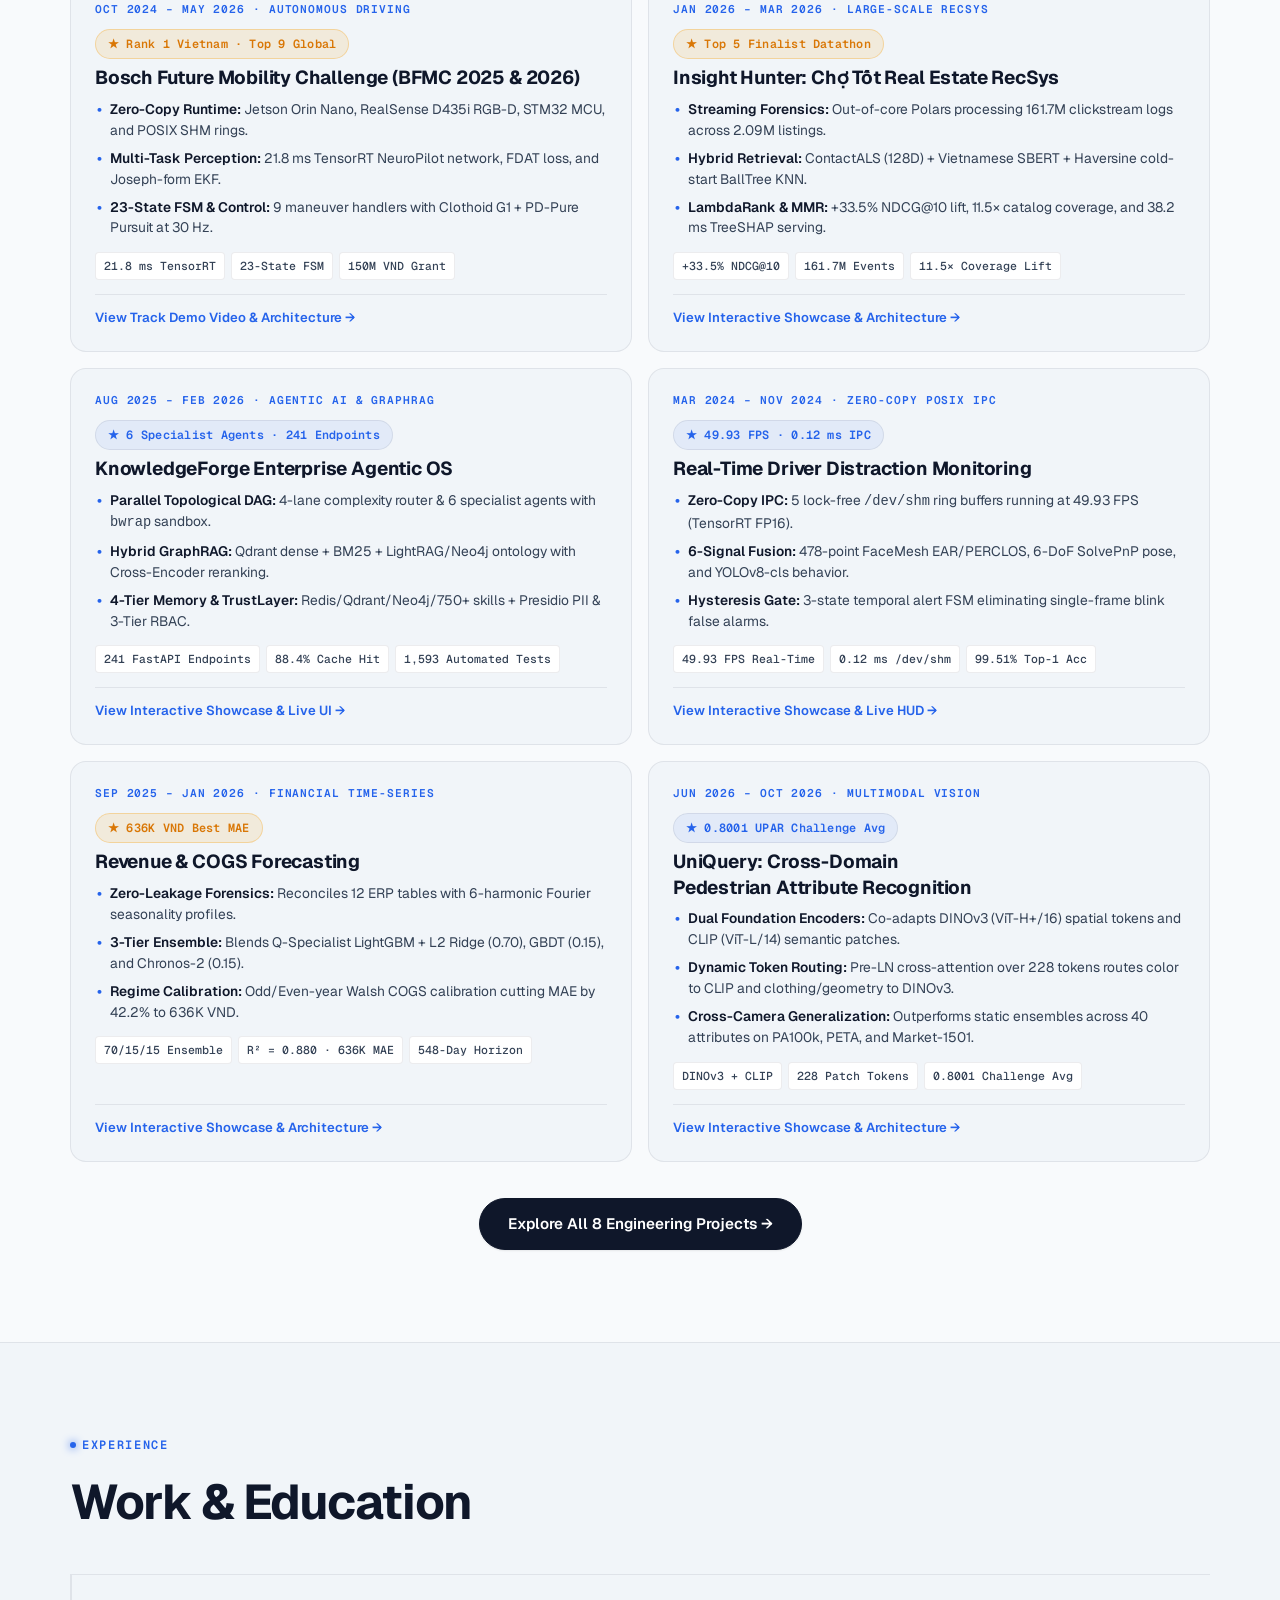
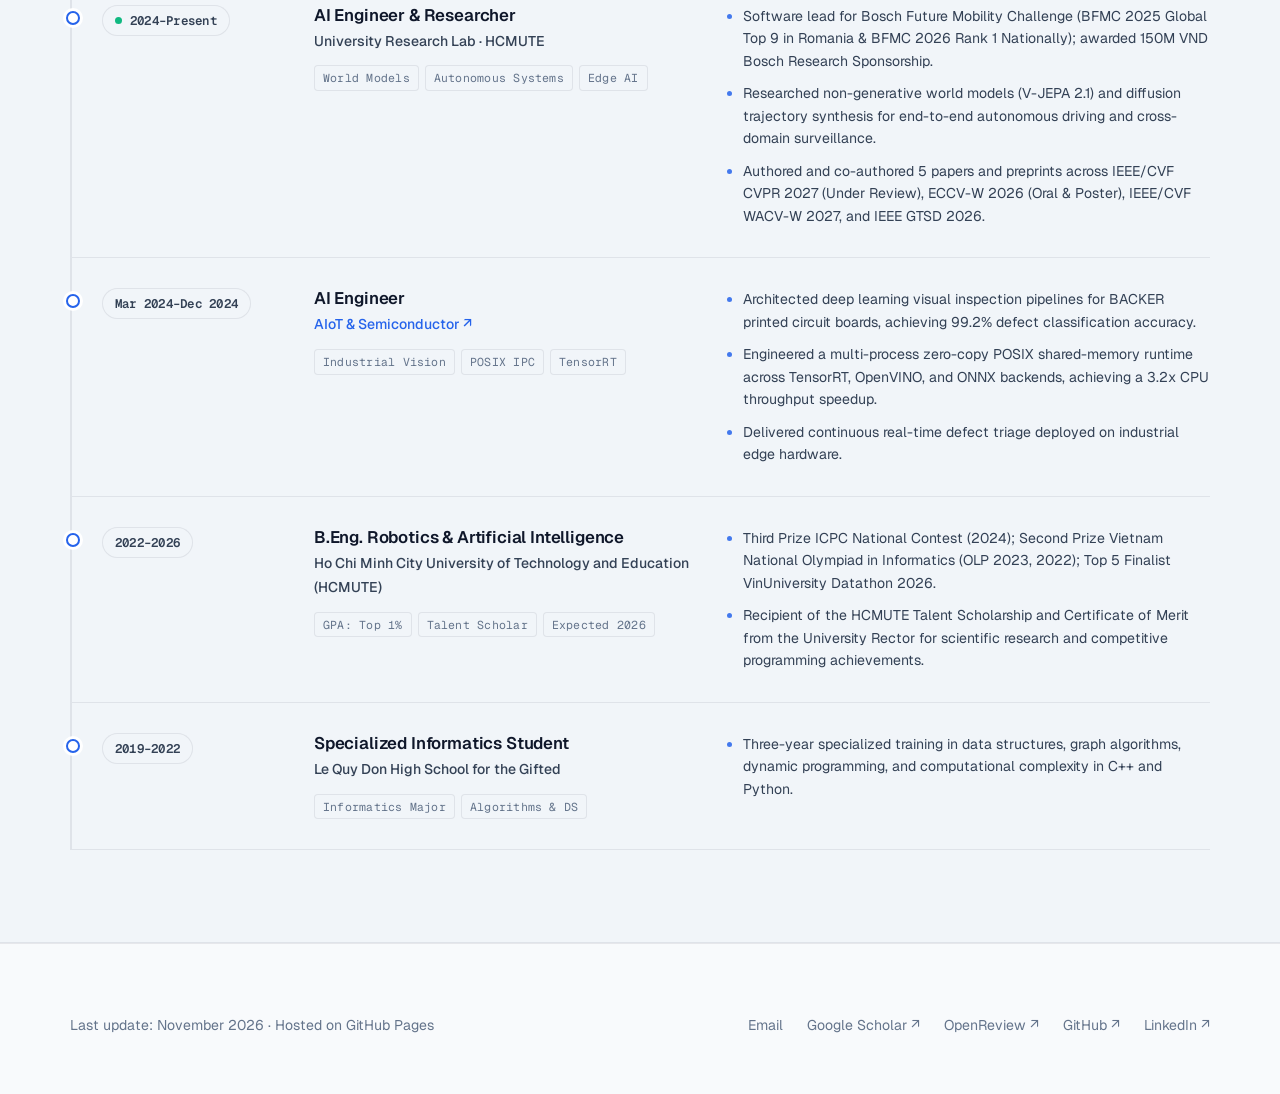
==== commit aeef6dd7: "Update AERO-MOT: add Kien Do as co-corresponding author and update paper figures" ====
--- a/index.html
+++ b/index.html
@@ -199,7 +199,7 @@
               </div>
               <h3>AERO-MOT: Self-Calibrating Evidential Association and Visual-Kinematic Recovery for Aerial Multi-Object Tracking</h3>
               <p class="project-authors">
-                Vo Nguyen An Tin*, <strong class="author-self">Thanh Nguyen Vo</strong>*, Mai Tien Dung*, Thanh-Phuc Nguyen, Xuan Binh Dinh Thi, Ha Duc Bui, Kien Do
+                Vo Nguyen An Tin*, <strong class="author-self">Thanh Nguyen Vo</strong>*, Mai Tien Dung*, Thanh-Phuc Nguyen, Xuan Binh Dinh Thi, Ha Duc Bui&dagger;, Kien Do&dagger;
               </p>
               <p class="project-venue">IEEE/CVF Conference on Computer Vision and Pattern Recognition (CVPR) 2027 Submission · OpenReview: M1yjV6cI0W</p>
               <p class="showcase-desc">Resolves rapid platform motion, tiny target scales, and visual corruption in UAV video tracking via dynamic probabilistic association and feature querying:</p>
@@ -236,7 +236,7 @@
                   <span class="showcase-zoom-hint"><span class="zoom-icon">🔍</span> Click to expand (HD)</span>
                 </div>
                 <figcaption class="showcase-caption">
-                  <strong>Figure 1 (Pipeline Overview):</strong> Stride-4 YOLO11s-P2 extracts joint detections and 128d ReID embeddings; SPEAR dynamically recalibrates motion-appearance affinity while QAM recovers dropouts.
+                  <strong>Figure 1 (System Architecture):</strong> Overview of AERO-MOT. Single-pass stride-4 YOLO11s-P2 extracts joint detections and 128d ReID embeddings. SPEAR dynamically recalibrates motion-appearance affinity while QAM recovers dropouts.
                 </figcaption>
               </figure>
 
@@ -244,7 +244,7 @@
                 <button class="showcase-thumb is-active" type="button"
                         data-src="assets/aeromot-pipeline.webp"
                         data-alt="AERO-MOT aerial tracking pipeline overview showing YOLO11s-P2 JDE, SPEAR evidential association, and QAM recovery"
-                        data-caption="&lt;strong&gt;Figure 1 (Pipeline Overview):&lt;/strong&gt; Stride-4 YOLO11s-P2 extracts joint detections and 128d ReID embeddings; SPEAR dynamically recalibrates motion-appearance affinity while QAM recovers dropouts."
+                        data-caption="&lt;strong&gt;Figure 1 (System Architecture):&lt;/strong&gt; Overview of AERO-MOT. Single-pass stride-4 YOLO11s-P2 extracts joint detections and 128d ReID embeddings. SPEAR dynamically recalibrates motion-appearance affinity while QAM recovers dropouts."
                         title="Pipeline Overview">
                   <img src="assets/aeromot-pipeline.webp" alt="Pipeline thumbnail">
                   <span class="thumb-label">Pipeline</span>
@@ -252,7 +252,7 @@
                 <button class="showcase-thumb" type="button"
                         data-src="assets/aeromot-benchmark.webp"
                         data-alt="VisDrone2019-MOT accuracy vs speed frontier comparison"
-                        data-caption="&lt;strong&gt;Figure 2 (SOTA Frontier):&lt;/strong&gt; AERO-MOT establishes a new Pareto frontier on VisDrone2019-MOT with 70.6% IDF1 and 56.6% MOTA at 55.8 FPS without CMC."
+                        data-caption="&lt;strong&gt;Figure 2 (VisDrone2019 Frontier):&lt;/strong&gt; IDF1–MOTA–FPS on VisDrone2019-MOT across published trackers. AERO-MOT reaches 70.6% IDF1 and 56.6% MOTA at 55.8 FPS without camera motion compensation."
                         title="SOTA Frontier">
                   <img src="assets/aeromot-benchmark.webp" alt="Benchmark frontier thumbnail">
                   <span class="thumb-label">Benchmarks</span>
@@ -260,15 +260,15 @@
                 <button class="showcase-thumb" type="button"
                         data-src="assets/aeromot-detector.webp"
                         data-alt="Compact stride-4 YOLO11s-P2 joint detection and embedding architecture"
-                        data-caption="&lt;strong&gt;Figure 3 (JDE Detector):&lt;/strong&gt; Single-pass stride-4 architecture designed for tiny aerial objects (&lt;16x16 px) with lightweight decoupling."
+                        data-caption="&lt;strong&gt;Figure 3 (YOLO11s-P2 JDE Architecture):&lt;/strong&gt; Stride-4 multi-scale feature pyramid with P2 head addition and P5 pruning, optimized for tiny aerial targets (&amp;lt;16x16 px) and real-time edge inference."
                         title="JDE Detector">
                   <img src="assets/aeromot-detector.webp" alt="Detector thumbnail">
                   <span class="thumb-label">JDE Detector</span>
                 </button>
                 <button class="showcase-thumb" type="button"
                         data-src="assets/aeromot-comparison.webp"
-                        data-alt="Visual ablation and tracking comparison under camera pans, motion blur, and target occlusions"
-                        data-caption="&lt;strong&gt;Figure 4 (Visual Comparison):&lt;/strong&gt; Qualitative tracking comparison under sudden UAV rotation and glare, proving SPEAR prevents ID switches."
+                        data-alt="Qualitative comparison under rapid UAV panning on VisDrone2019-MOT: Baseline C-BIoU vs AERO-MOT"
+                        data-caption="&lt;strong&gt;Figure 4 (Qualitative Tracking Comparison):&lt;/strong&gt; Robust tracking under rapid UAV camera panning on VisDrone2019-MOT. (a) C-BIoU fragments trajectories and swaps IDs (#140 &amp;rarr; #293), whereas (b) AERO-MOT maintains consistent identity (#9)."
                         title="Visual Comparison">
                   <img src="assets/aeromot-comparison.webp" alt="Comparison thumbnail">
                   <span class="thumb-label">Comparison</span>
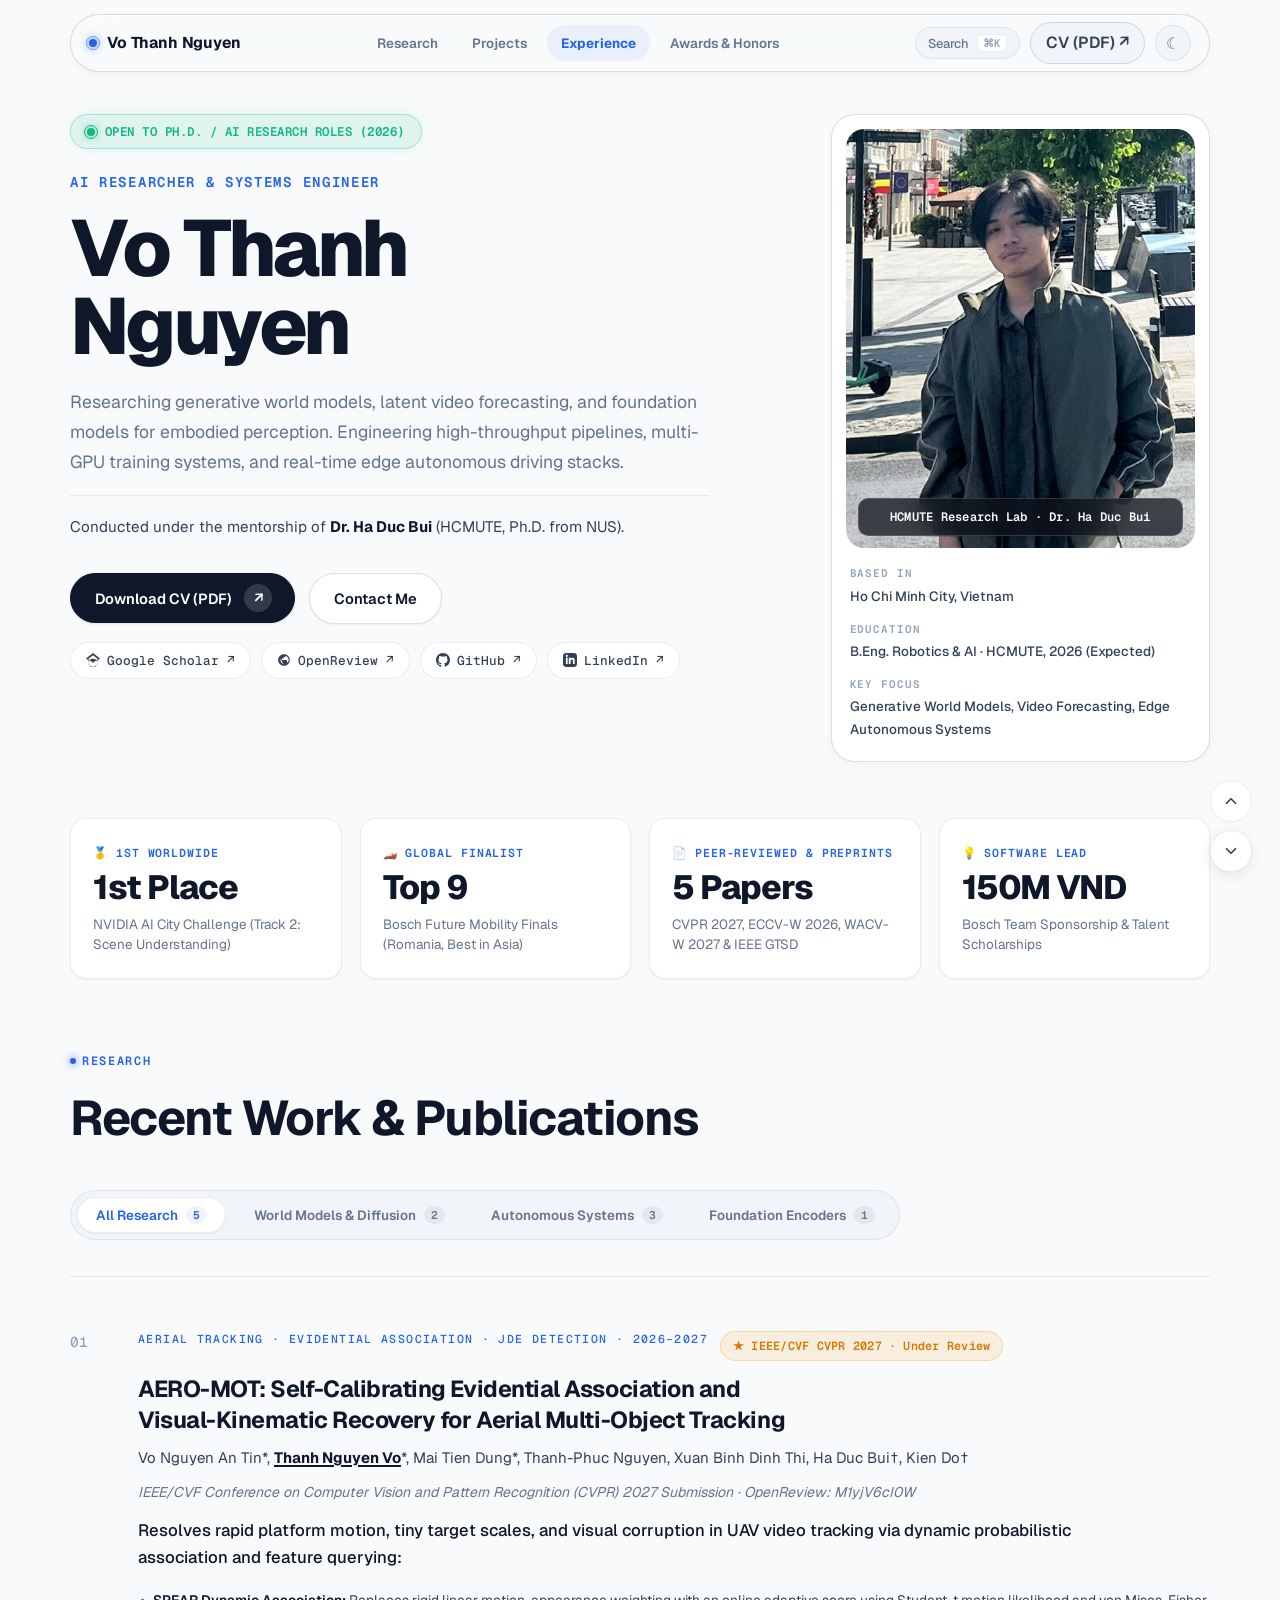
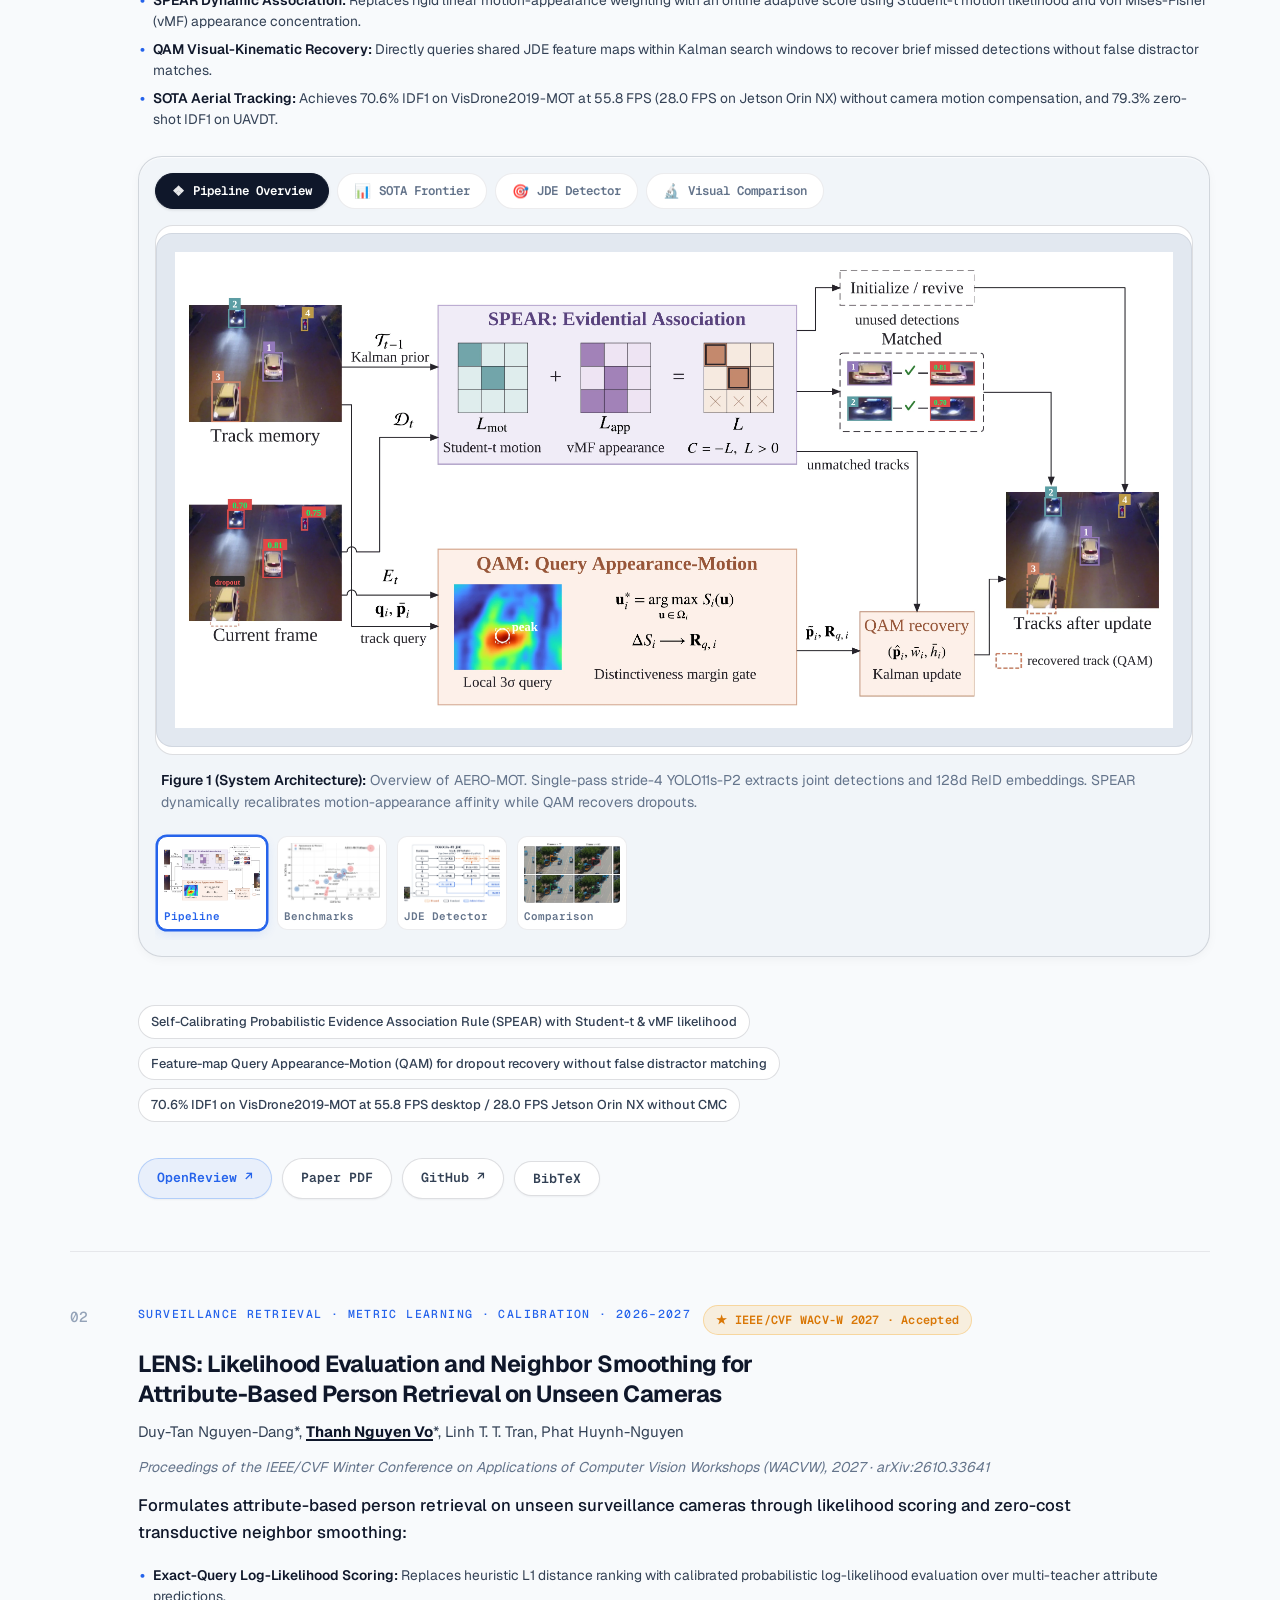
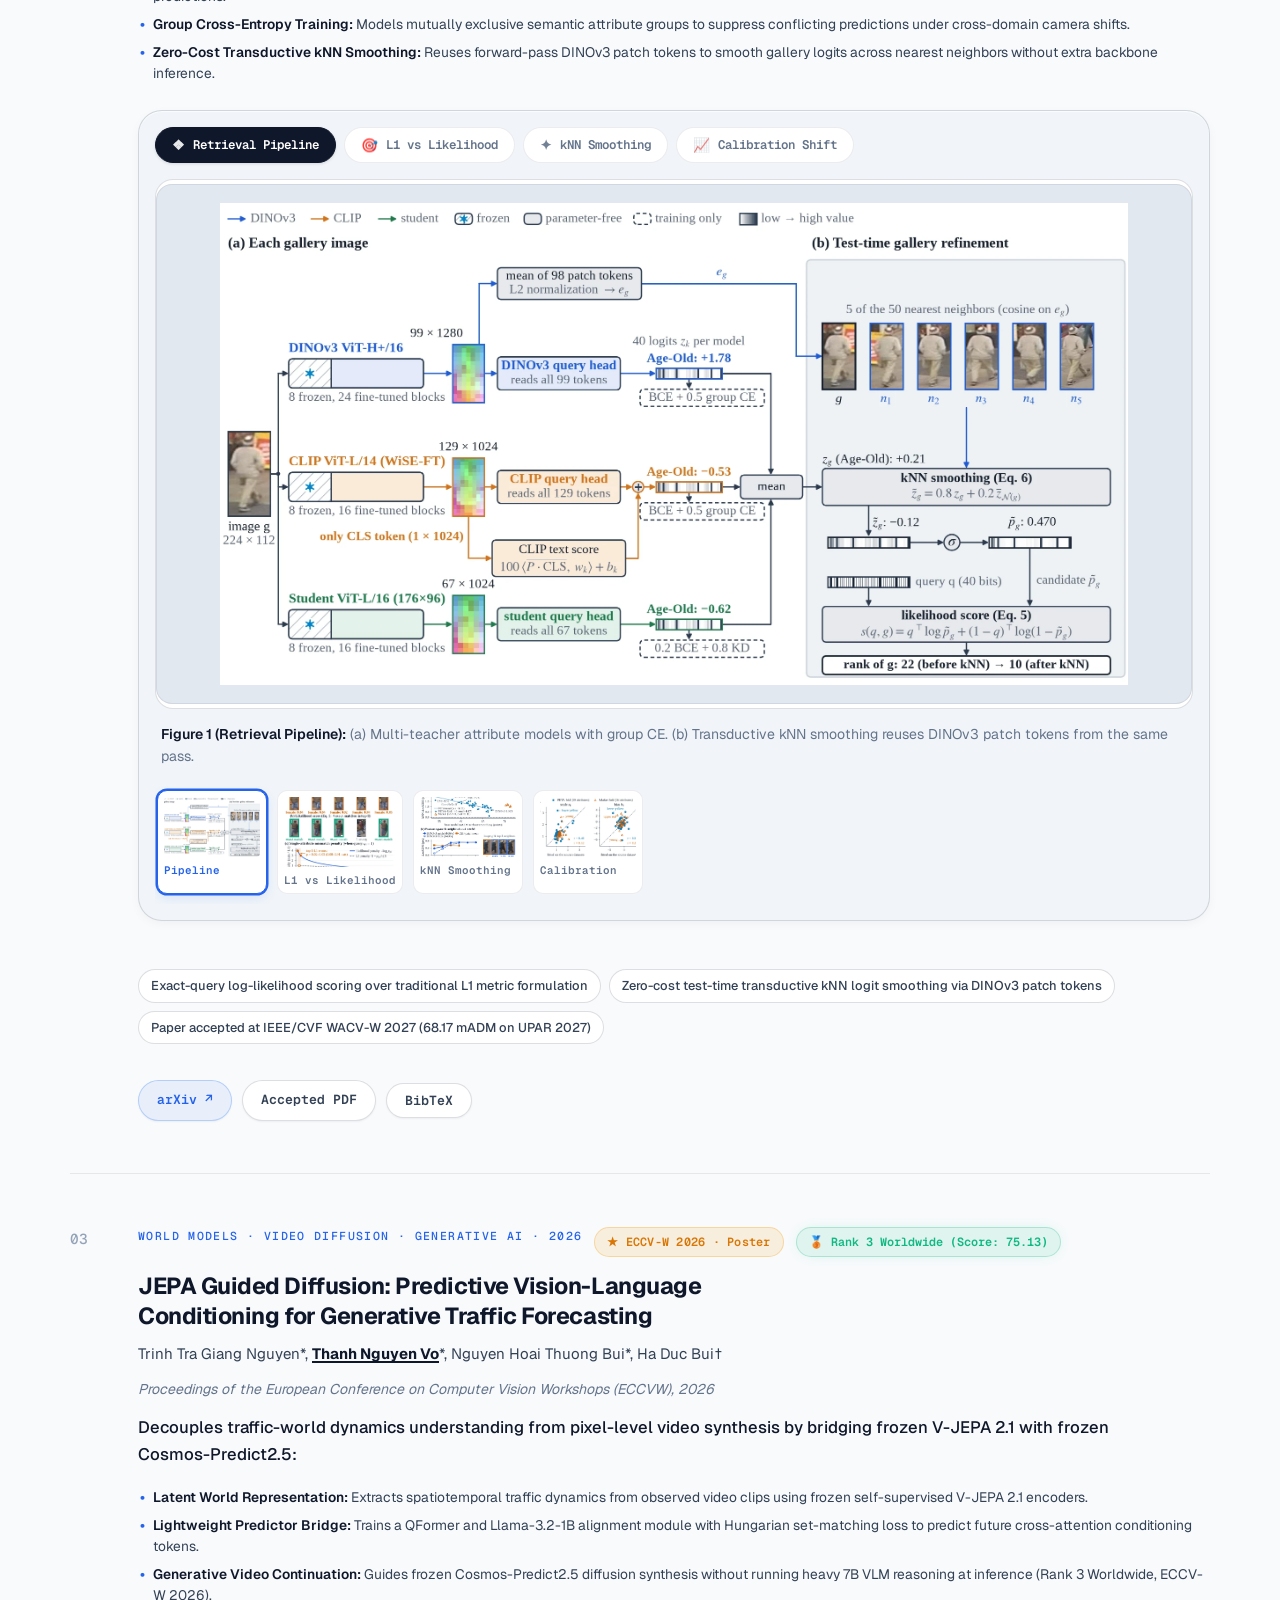
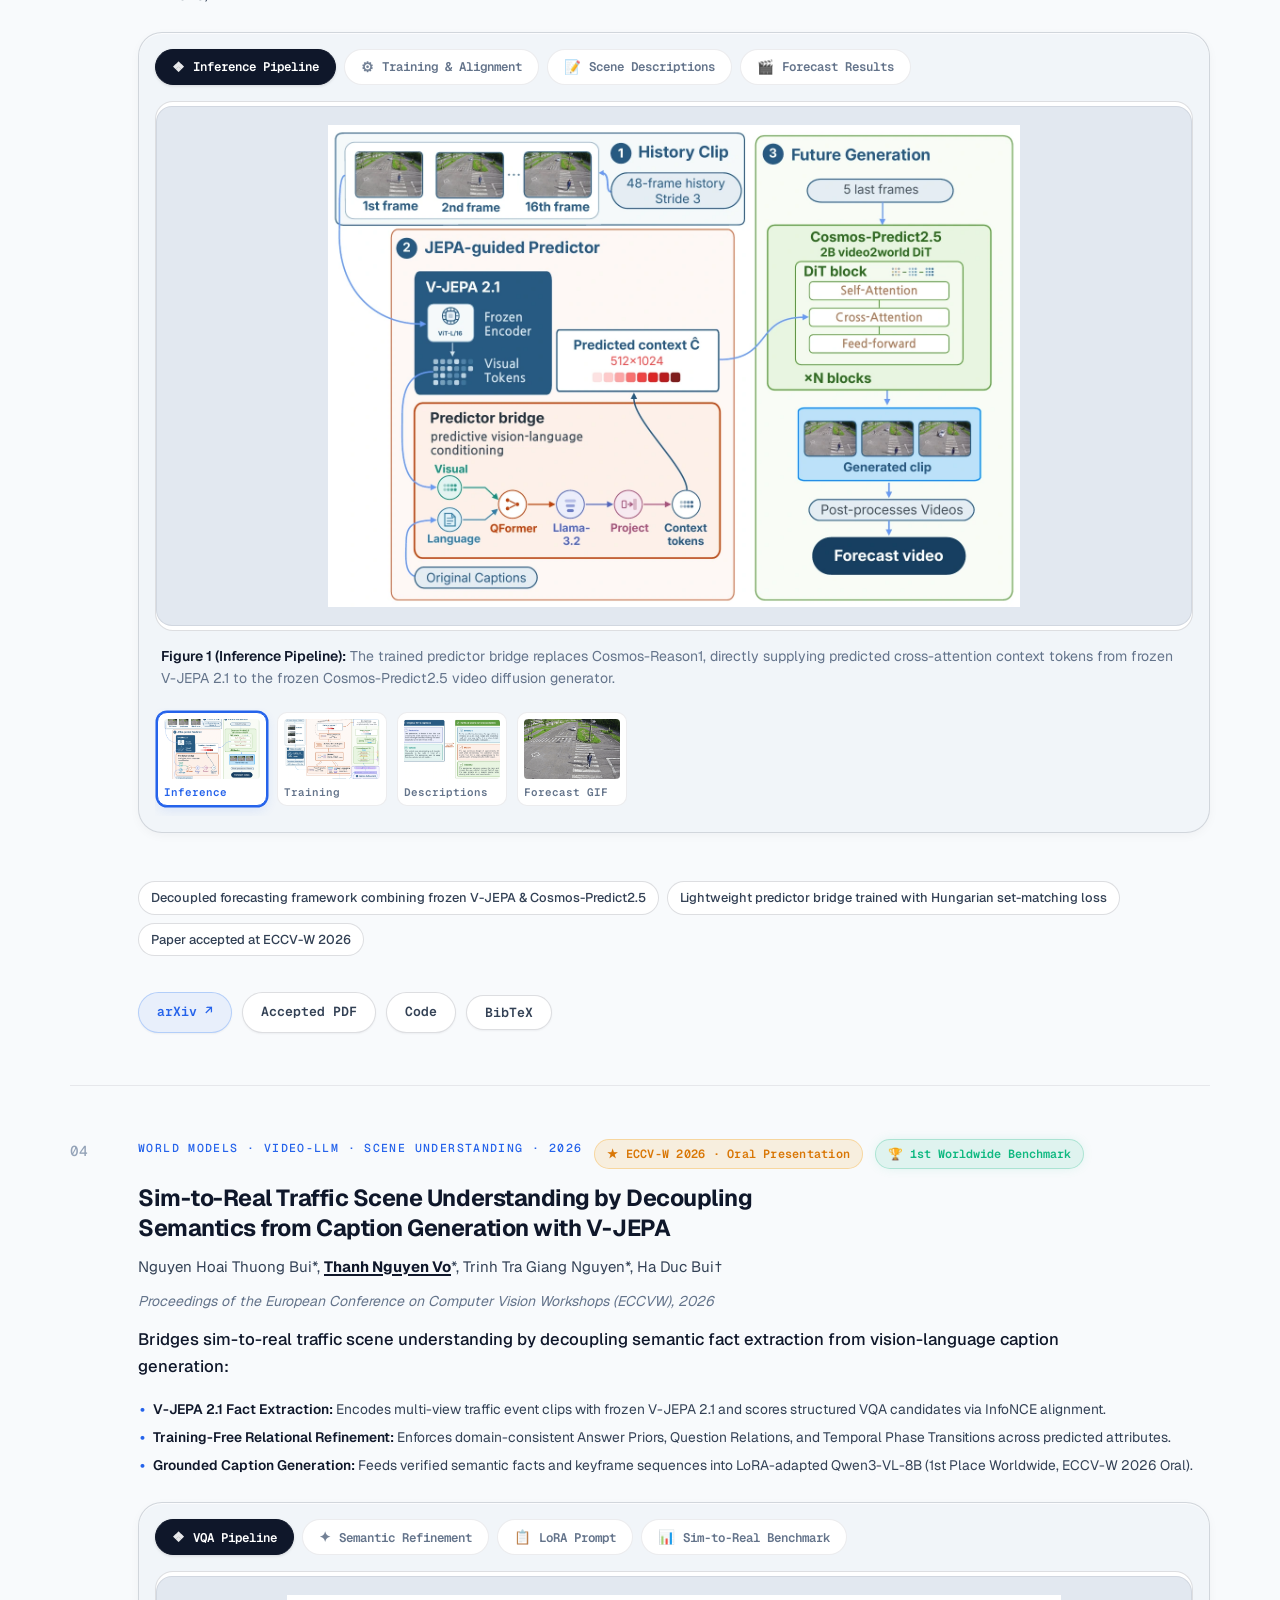
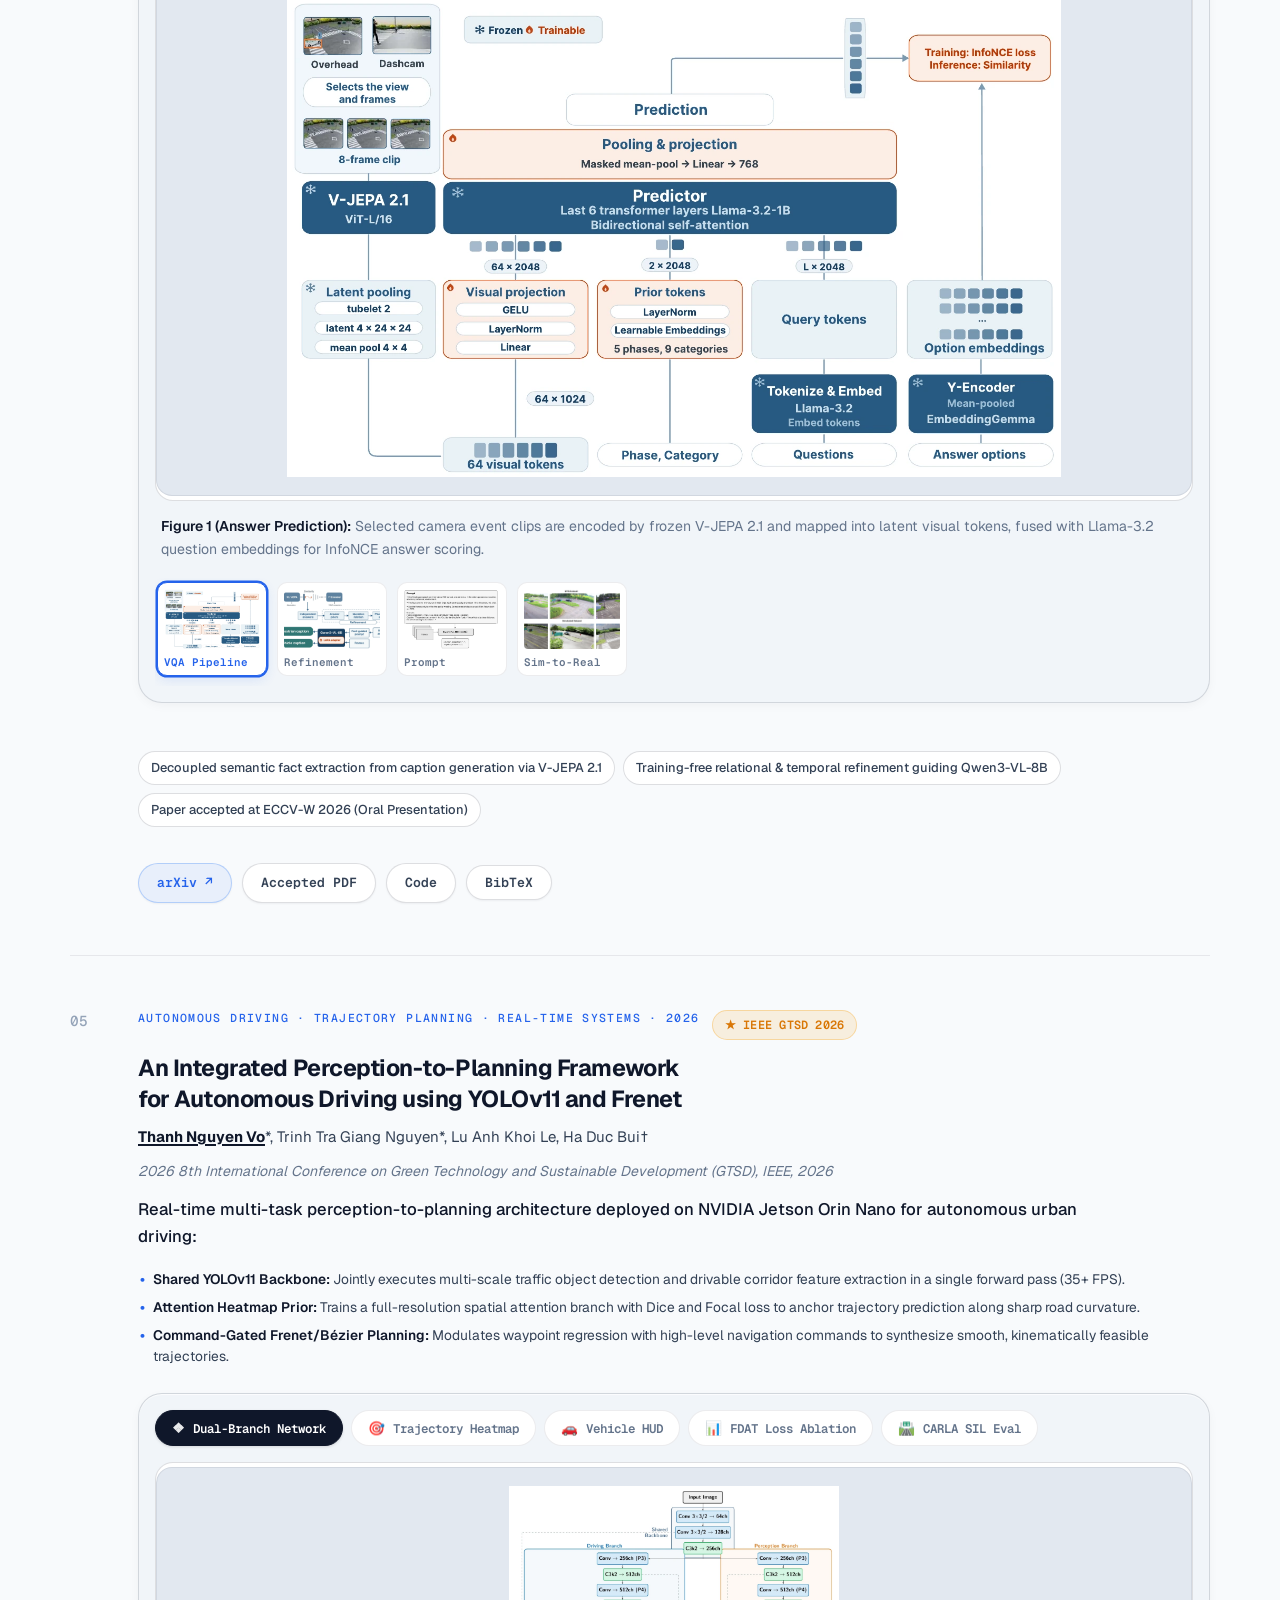
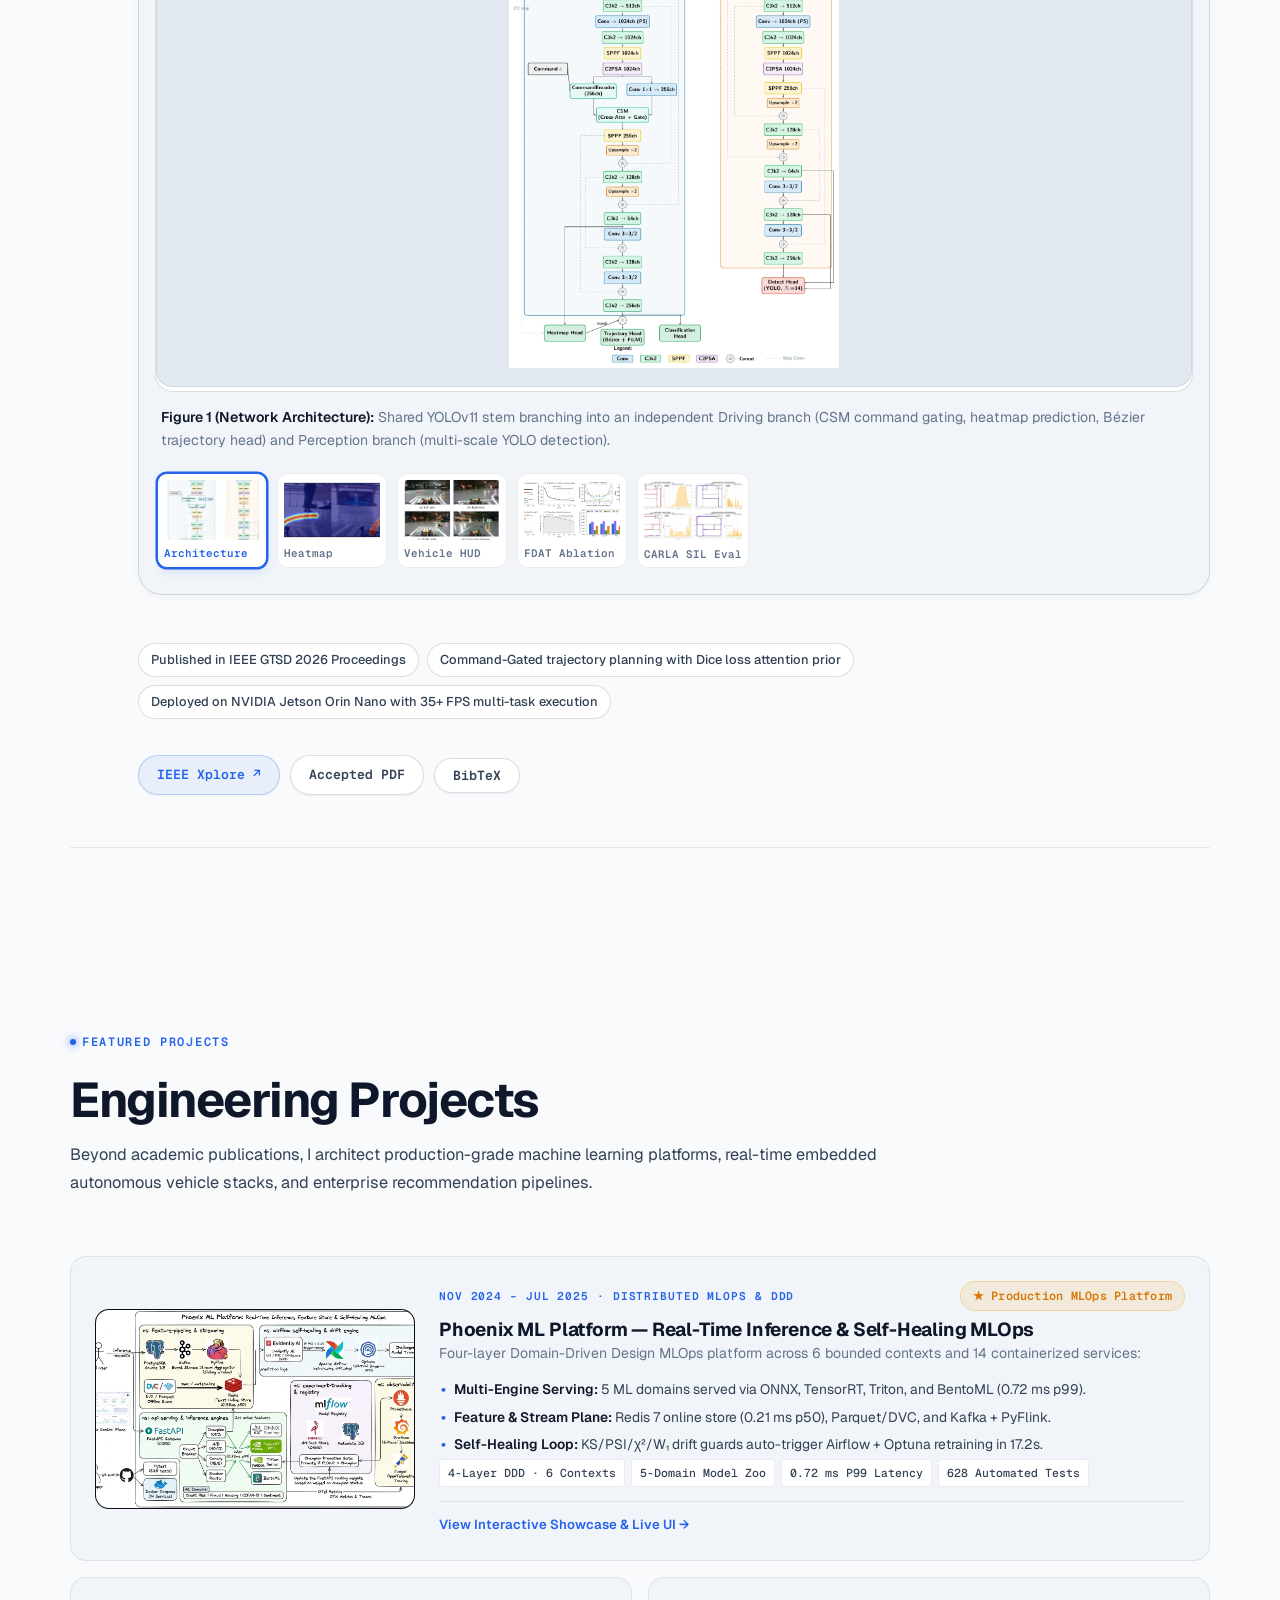
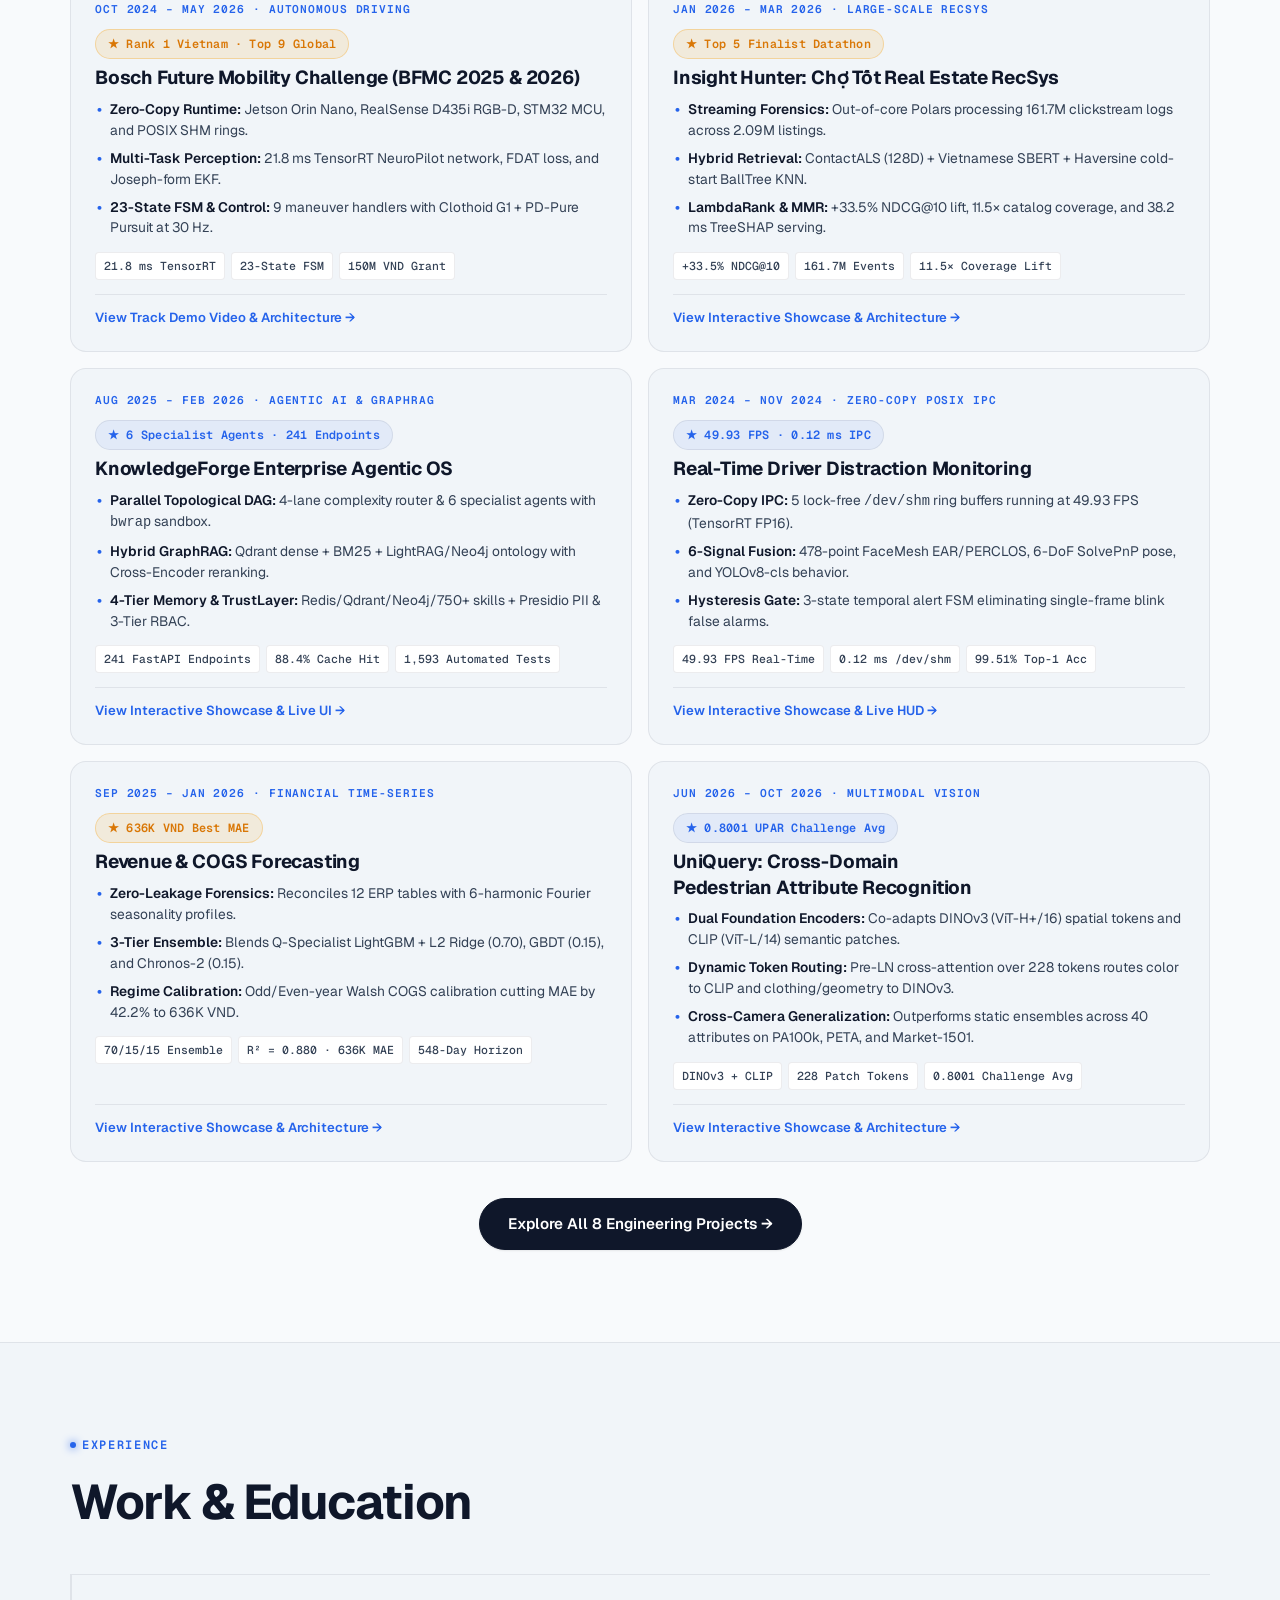
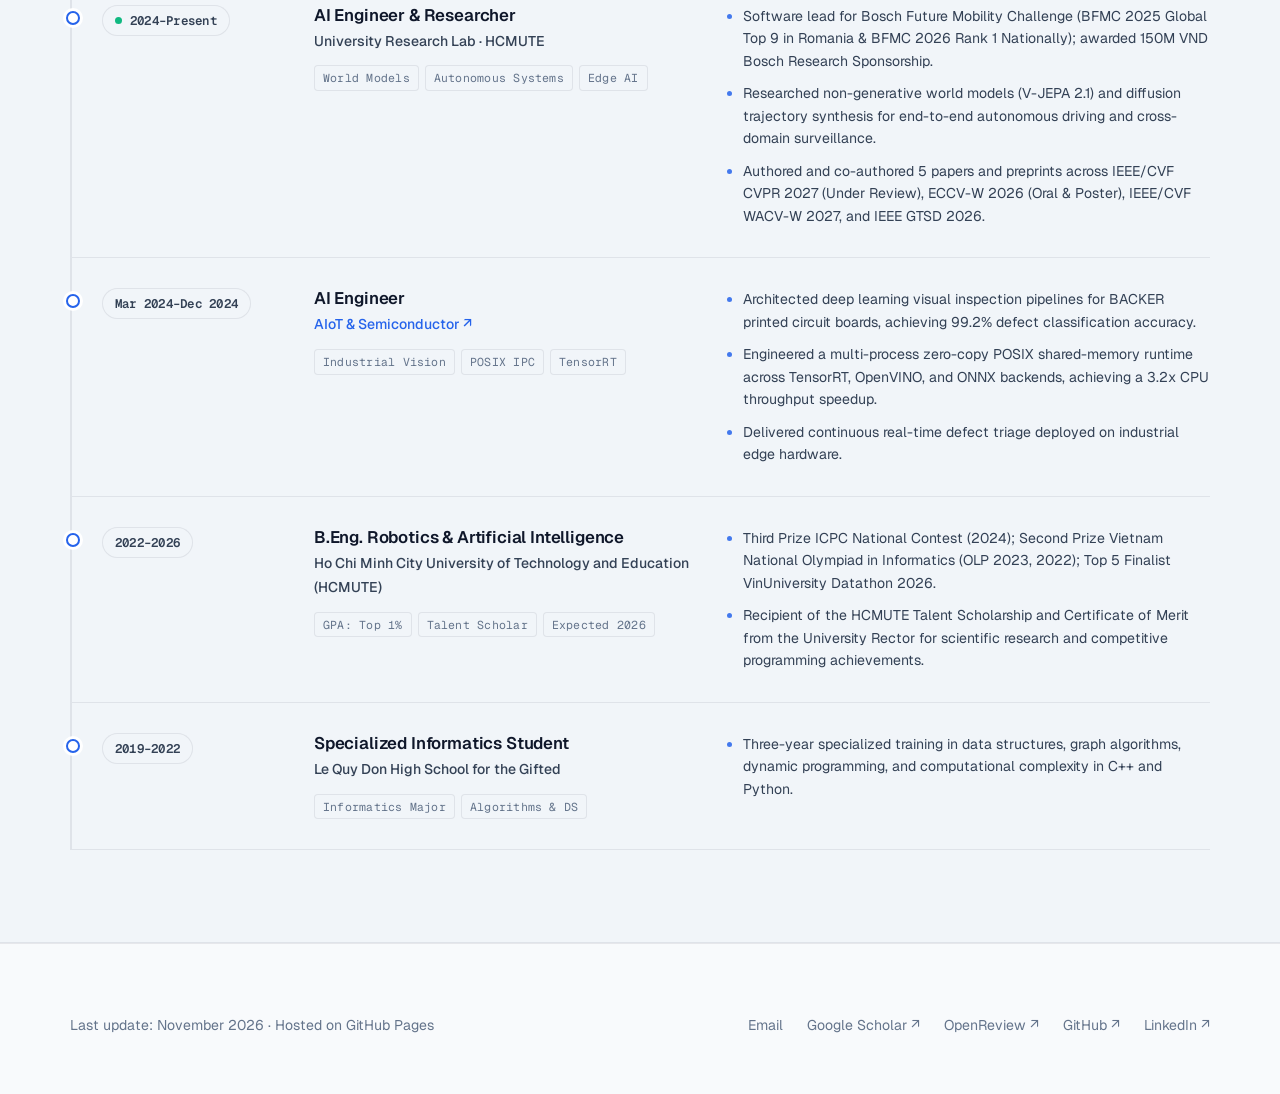
==== commit 5487a6e9: "Update WACV 2027 LENS paper to camera-ready PDF and co-first author metadata" ====
--- a/index.html
+++ b/index.html
@@ -320,7 +320,7 @@
               </div>
               <h3>LENS: Likelihood Evaluation and Neighbor Smoothing for Attribute-Based Person Retrieval on Unseen Cameras</h3>
               <p class="project-authors">
-                Nguyen Dang Duy Tan, <strong class="author-self">Vo Thanh Nguyen</strong>, Linh T. T. Tran, Huynh Nguyen Phat
+                Duy-Tan Nguyen-Dang*, <strong class="author-self">Thanh Nguyen Vo</strong>*, Linh T. T. Tran, Phat Huynh-Nguyen
               </p>
               <p class="project-venue">Proceedings of the IEEE/CVF Winter Conference on Applications of Computer Vision Workshops (WACVW), 2027 · arXiv:2610.33641</p>
               <p class="showcase-desc">Formulates attribute-based person retrieval on unseen surveillance cameras through likelihood scoring and zero-cost transductive neighbor smoothing:</p>
@@ -418,9 +418,9 @@
                   </div>
                   <button class="pub-bibtex-copy-btn" type="button" data-code="bib-lens-code">Copy BibTeX</button>
                 </div>
-                <pre id="bib-lens-code"><code>@inproceedings{tan2027lens,
+                <pre id="bib-lens-code"><code>@inproceedings{nguyendang2027lens,
   title={LENS: Likelihood Evaluation and Neighbor Smoothing for Attribute-Based Person Retrieval on Unseen Cameras},
-  author={Tan, Nguyen Dang Duy and Nguyen, Vo Thanh and Tran, Linh T. T. and Phat, Huynh Nguyen},
+  author={Nguyen-Dang, Duy-Tan and Vo, Thanh Nguyen and Tran, Linh T. T. and Huynh-Nguyen, Phat},
   booktitle={Proceedings of the IEEE/CVF Winter Conference on Applications of Computer Vision Workshops (WACVW)},
   year={2027},
   url={https://arxiv.org/abs/2610.33641}
